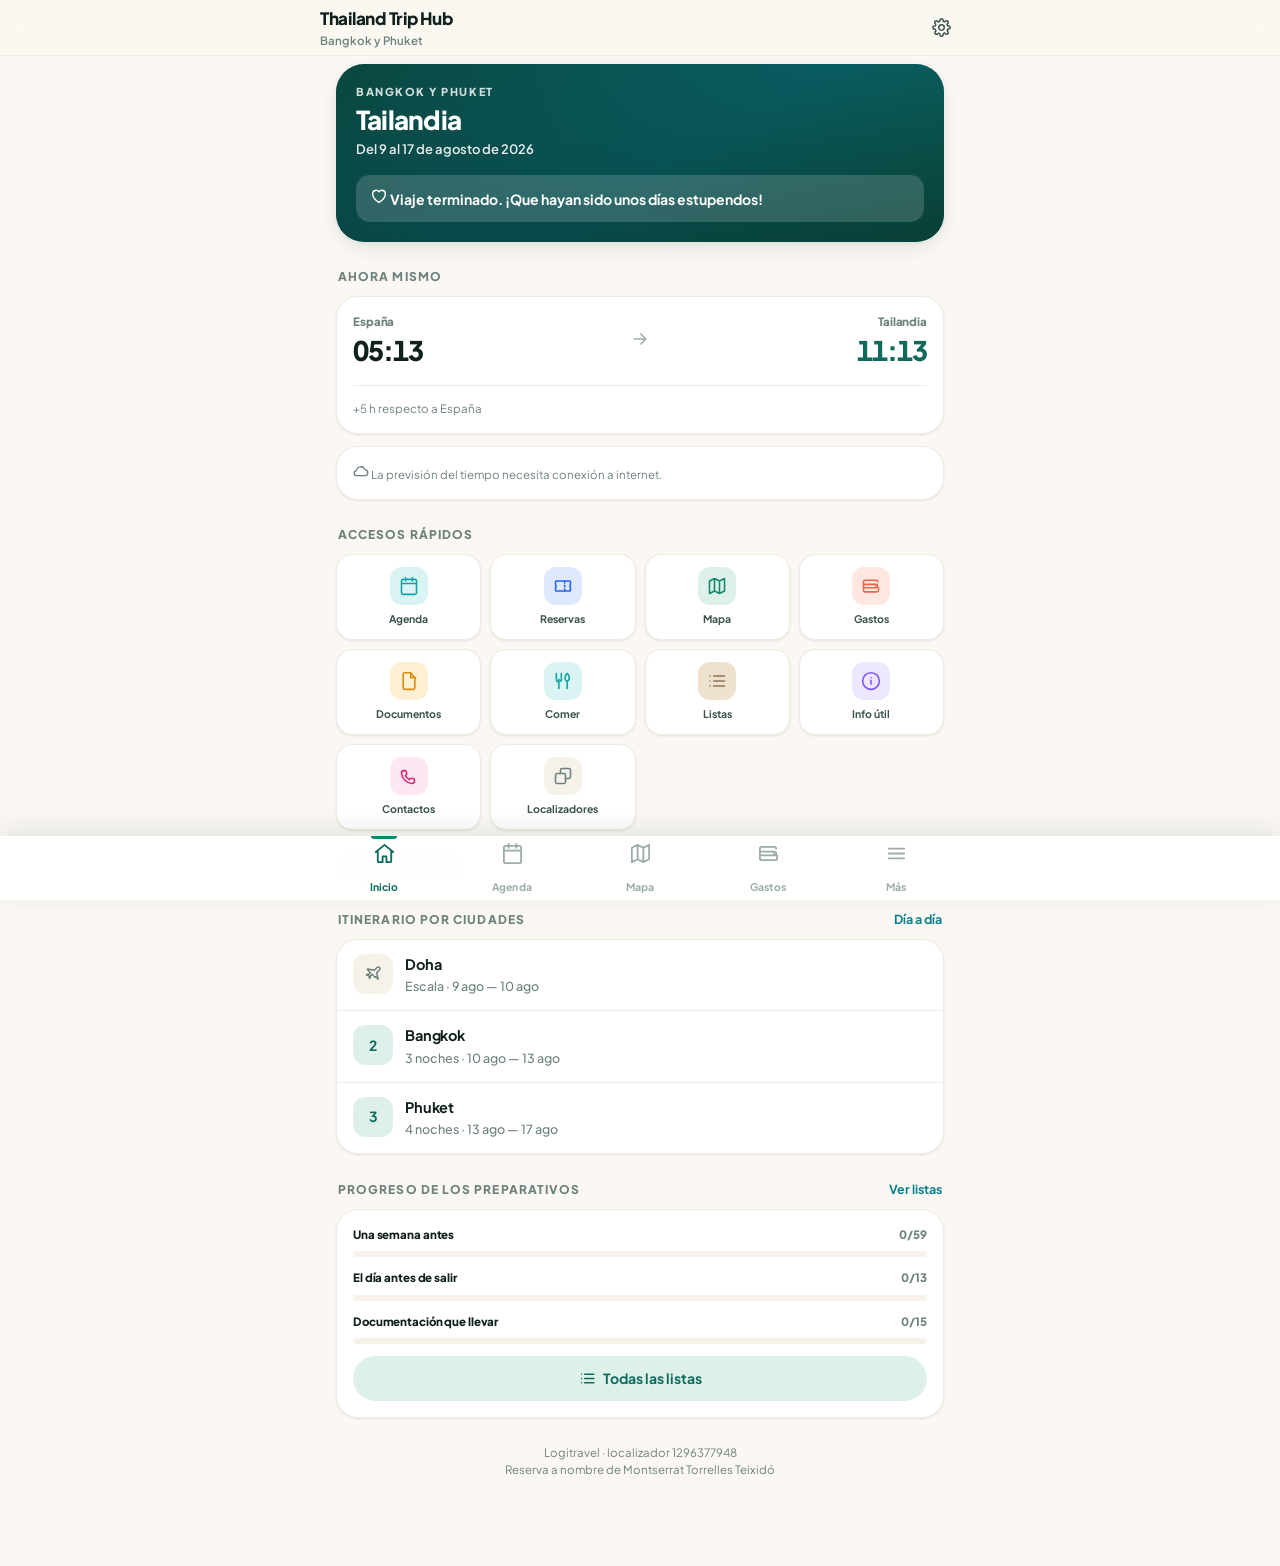
==== docs/tailandia-una-sola-pagina.html @ 93cbbb91 "Thailand Trip Hub" ====
<!DOCTYPE html>
<html lang="es">
<head>
<meta charset="utf-8">
<meta name="viewport" content="width=device-width, initial-scale=1, viewport-fit=cover, maximum-scale=5">
<title>Thailand Trip Hub · Bangkok y Phuket · 9-17 agosto 2026</title>
<meta name="description" content="Organizador del viaje a Tailandia.">
<meta name="robots" content="noindex, nofollow, noarchive">
<meta name="googlebot" content="noindex, nofollow">
<meta name="theme-color" content="#0B4F45">
<meta name="apple-mobile-web-app-capable" content="yes">
<meta name="apple-mobile-web-app-status-bar-style" content="black-translucent">
<meta name="apple-mobile-web-app-title" content="Tailandia">
<link rel="manifest" href="[data-uri]">
<link rel="icon" href="[data-uri]" type="image/svg+xml">
<link rel="apple-touch-icon" href="[data-uri]">
<link rel="preconnect" href="https://fonts.googleapis.com">
<link rel="preconnect" href="https://fonts.gstatic.com" crossorigin>
<link href="https://fonts.googleapis.com/css2?family=Plus+Jakarta+Sans:wght@400;500;600;700;800&display=swap" rel="stylesheet">
<style>
/* required styles */

.leaflet-pane,
.leaflet-tile,
.leaflet-marker-icon,
.leaflet-marker-shadow,
.leaflet-tile-container,
.leaflet-pane > svg,
.leaflet-pane > canvas,
.leaflet-zoom-box,
.leaflet-image-layer,
.leaflet-layer {
	position: absolute;
	left: 0;
	top: 0;
	}
.leaflet-container {
	overflow: hidden;
	}
.leaflet-tile,
.leaflet-marker-icon,
.leaflet-marker-shadow {
	-webkit-user-select: none;
	   -moz-user-select: none;
	        user-select: none;
	  -webkit-user-drag: none;
	}
/* Prevents IE11 from highlighting tiles in blue */
.leaflet-tile::selection {
	background: transparent;
}
/* Safari renders non-retina tile on retina better with this, but Chrome is worse */
.leaflet-safari .leaflet-tile {
	image-rendering: -webkit-optimize-contrast;
	}
/* hack that prevents hw layers "stretching" when loading new tiles */
.leaflet-safari .leaflet-tile-container {
	width: 1600px;
	height: 1600px;
	-webkit-transform-origin: 0 0;
	}
.leaflet-marker-icon,
.leaflet-marker-shadow {
	display: block;
	}
/* .leaflet-container svg: reset svg max-width decleration shipped in Joomla! (joomla.org) 3.x */
/* .leaflet-container img: map is broken in FF if you have max-width: 100% on tiles */
.leaflet-container .leaflet-overlay-pane svg {
	max-width: none !important;
	max-height: none !important;
	}
.leaflet-container .leaflet-marker-pane img,
.leaflet-container .leaflet-shadow-pane img,
.leaflet-container .leaflet-tile-pane img,
.leaflet-container img.leaflet-image-layer,
.leaflet-container .leaflet-tile {
	max-width: none !important;
	max-height: none !important;
	width: auto;
	padding: 0;
	}

.leaflet-container img.leaflet-tile {
	/* See: https://bugs.chromium.org/p/chromium/issues/detail?id=600120 */
	mix-blend-mode: plus-lighter;
}

.leaflet-container.leaflet-touch-zoom {
	-ms-touch-action: pan-x pan-y;
	touch-action: pan-x pan-y;
	}
.leaflet-container.leaflet-touch-drag {
	-ms-touch-action: pinch-zoom;
	/* Fallback for FF which doesn't support pinch-zoom */
	touch-action: none;
	touch-action: pinch-zoom;
}
.leaflet-container.leaflet-touch-drag.leaflet-touch-zoom {
	-ms-touch-action: none;
	touch-action: none;
}
.leaflet-container {
	-webkit-tap-highlight-color: transparent;
}
.leaflet-container a {
	-webkit-tap-highlight-color: rgba(51, 181, 229, 0.4);
}
.leaflet-tile {
	filter: inherit;
	visibility: hidden;
	}
.leaflet-tile-loaded {
	visibility: inherit;
	}
.leaflet-zoom-box {
	width: 0;
	height: 0;
	-moz-box-sizing: border-box;
	     box-sizing: border-box;
	z-index: 800;
	}
/* workaround for https://bugzilla.mozilla.org/show_bug.cgi?id=888319 */
.leaflet-overlay-pane svg {
	-moz-user-select: none;
	}

.leaflet-pane         { z-index: 400; }

.leaflet-tile-pane    { z-index: 200; }
.leaflet-overlay-pane { z-index: 400; }
.leaflet-shadow-pane  { z-index: 500; }
.leaflet-marker-pane  { z-index: 600; }
.leaflet-tooltip-pane   { z-index: 650; }
.leaflet-popup-pane   { z-index: 700; }

.leaflet-map-pane canvas { z-index: 100; }
.leaflet-map-pane svg    { z-index: 200; }

.leaflet-vml-shape {
	width: 1px;
	height: 1px;
	}
.lvml {
	behavior: url(#default#VML);
	display: inline-block;
	position: absolute;
	}


/* control positioning */

.leaflet-control {
	position: relative;
	z-index: 800;
	pointer-events: visiblePainted; /* IE 9-10 doesn't have auto */
	pointer-events: auto;
	}
.leaflet-top,
.leaflet-bottom {
	position: absolute;
	z-index: 1000;
	pointer-events: none;
	}
.leaflet-top {
	top: 0;
	}
.leaflet-right {
	right: 0;
	}
.leaflet-bottom {
	bottom: 0;
	}
.leaflet-left {
	left: 0;
	}
.leaflet-control {
	float: left;
	clear: both;
	}
.leaflet-right .leaflet-control {
	float: right;
	}
.leaflet-top .leaflet-control {
	margin-top: 10px;
	}
.leaflet-bottom .leaflet-control {
	margin-bottom: 10px;
	}
.leaflet-left .leaflet-control {
	margin-left: 10px;
	}
.leaflet-right .leaflet-control {
	margin-right: 10px;
	}


/* zoom and fade animations */

.leaflet-fade-anim .leaflet-popup {
	opacity: 0;
	-webkit-transition: opacity 0.2s linear;
	   -moz-transition: opacity 0.2s linear;
	        transition: opacity 0.2s linear;
	}
.leaflet-fade-anim .leaflet-map-pane .leaflet-popup {
	opacity: 1;
	}
.leaflet-zoom-animated {
	-webkit-transform-origin: 0 0;
	    -ms-transform-origin: 0 0;
	        transform-origin: 0 0;
	}
svg.leaflet-zoom-animated {
	will-change: transform;
}

.leaflet-zoom-anim .leaflet-zoom-animated {
	-webkit-transition: -webkit-transform 0.25s cubic-bezier(0,0,0.25,1);
	   -moz-transition:    -moz-transform 0.25s cubic-bezier(0,0,0.25,1);
	        transition:         transform 0.25s cubic-bezier(0,0,0.25,1);
	}
.leaflet-zoom-anim .leaflet-tile,
.leaflet-pan-anim .leaflet-tile {
	-webkit-transition: none;
	   -moz-transition: none;
	        transition: none;
	}

.leaflet-zoom-anim .leaflet-zoom-hide {
	visibility: hidden;
	}


/* cursors */

.leaflet-interactive {
	cursor: pointer;
	}
.leaflet-grab {
	cursor: -webkit-grab;
	cursor:    -moz-grab;
	cursor:         grab;
	}
.leaflet-crosshair,
.leaflet-crosshair .leaflet-interactive {
	cursor: crosshair;
	}
.leaflet-popup-pane,
.leaflet-control {
	cursor: auto;
	}
.leaflet-dragging .leaflet-grab,
.leaflet-dragging .leaflet-grab .leaflet-interactive,
.leaflet-dragging .leaflet-marker-draggable {
	cursor: move;
	cursor: -webkit-grabbing;
	cursor:    -moz-grabbing;
	cursor:         grabbing;
	}

/* marker & overlays interactivity */
.leaflet-marker-icon,
.leaflet-marker-shadow,
.leaflet-image-layer,
.leaflet-pane > svg path,
.leaflet-tile-container {
	pointer-events: none;
	}

.leaflet-marker-icon.leaflet-interactive,
.leaflet-image-layer.leaflet-interactive,
.leaflet-pane > svg path.leaflet-interactive,
svg.leaflet-image-layer.leaflet-interactive path {
	pointer-events: visiblePainted; /* IE 9-10 doesn't have auto */
	pointer-events: auto;
	}

/* visual tweaks */

.leaflet-container {
	background: #ddd;
	outline-offset: 1px;
	}
.leaflet-container a {
	color: #0078A8;
	}
.leaflet-zoom-box {
	border: 2px dotted #38f;
	background: rgba(255,255,255,0.5);
	}


/* general typography */
.leaflet-container {
	font-family: "Helvetica Neue", Arial, Helvetica, sans-serif;
	font-size: 12px;
	font-size: 0.75rem;
	line-height: 1.5;
	}


/* general toolbar styles */

.leaflet-bar {
	box-shadow: 0 1px 5px rgba(0,0,0,0.65);
	border-radius: 4px;
	}
.leaflet-bar a {
	background-color: #fff;
	border-bottom: 1px solid #ccc;
	width: 26px;
	height: 26px;
	line-height: 26px;
	display: block;
	text-align: center;
	text-decoration: none;
	color: black;
	}
.leaflet-bar a,
.leaflet-control-layers-toggle {
	background-position: 50% 50%;
	background-repeat: no-repeat;
	display: block;
	}
.leaflet-bar a:hover,
.leaflet-bar a:focus {
	background-color: #f4f4f4;
	}
.leaflet-bar a:first-child {
	border-top-left-radius: 4px;
	border-top-right-radius: 4px;
	}
.leaflet-bar a:last-child {
	border-bottom-left-radius: 4px;
	border-bottom-right-radius: 4px;
	border-bottom: none;
	}
.leaflet-bar a.leaflet-disabled {
	cursor: default;
	background-color: #f4f4f4;
	color: #bbb;
	}

.leaflet-touch .leaflet-bar a {
	width: 30px;
	height: 30px;
	line-height: 30px;
	}
.leaflet-touch .leaflet-bar a:first-child {
	border-top-left-radius: 2px;
	border-top-right-radius: 2px;
	}
.leaflet-touch .leaflet-bar a:last-child {
	border-bottom-left-radius: 2px;
	border-bottom-right-radius: 2px;
	}

/* zoom control */

.leaflet-control-zoom-in,
.leaflet-control-zoom-out {
	font: bold 18px 'Lucida Console', Monaco, monospace;
	text-indent: 1px;
	}

.leaflet-touch .leaflet-control-zoom-in, .leaflet-touch .leaflet-control-zoom-out  {
	font-size: 22px;
	}


/* layers control */

.leaflet-control-layers {
	box-shadow: 0 1px 5px rgba(0,0,0,0.4);
	background: #fff;
	border-radius: 5px;
	}
.leaflet-control-layers-toggle {
	background-image: url(images/layers.png);
	width: 36px;
	height: 36px;
	}
.leaflet-retina .leaflet-control-layers-toggle {
	background-image: url(images/layers-2x.png);
	background-size: 26px 26px;
	}
.leaflet-touch .leaflet-control-layers-toggle {
	width: 44px;
	height: 44px;
	}
.leaflet-control-layers .leaflet-control-layers-list,
.leaflet-control-layers-expanded .leaflet-control-layers-toggle {
	display: none;
	}
.leaflet-control-layers-expanded .leaflet-control-layers-list {
	display: block;
	position: relative;
	}
.leaflet-control-layers-expanded {
	padding: 6px 10px 6px 6px;
	color: #333;
	background: #fff;
	}
.leaflet-control-layers-scrollbar {
	overflow-y: scroll;
	overflow-x: hidden;
	padding-right: 5px;
	}
.leaflet-control-layers-selector {
	margin-top: 2px;
	position: relative;
	top: 1px;
	}
.leaflet-control-layers label {
	display: block;
	font-size: 13px;
	font-size: 1.08333em;
	}
.leaflet-control-layers-separator {
	height: 0;
	border-top: 1px solid #ddd;
	margin: 5px -10px 5px -6px;
	}

/* Default icon URLs */
.leaflet-default-icon-path { /* used only in path-guessing heuristic, see L.Icon.Default */
	background-image: url(images/marker-icon.png);
	}


/* attribution and scale controls */

.leaflet-container .leaflet-control-attribution {
	background: #fff;
	background: rgba(255, 255, 255, 0.8);
	margin: 0;
	}
.leaflet-control-attribution,
.leaflet-control-scale-line {
	padding: 0 5px;
	color: #333;
	line-height: 1.4;
	}
.leaflet-control-attribution a {
	text-decoration: none;
	}
.leaflet-control-attribution a:hover,
.leaflet-control-attribution a:focus {
	text-decoration: underline;
	}
.leaflet-attribution-flag {
	display: inline !important;
	vertical-align: baseline !important;
	width: 1em;
	height: 0.6669em;
	}
.leaflet-left .leaflet-control-scale {
	margin-left: 5px;
	}
.leaflet-bottom .leaflet-control-scale {
	margin-bottom: 5px;
	}
.leaflet-control-scale-line {
	border: 2px solid #777;
	border-top: none;
	line-height: 1.1;
	padding: 2px 5px 1px;
	white-space: nowrap;
	-moz-box-sizing: border-box;
	     box-sizing: border-box;
	background: rgba(255, 255, 255, 0.8);
	text-shadow: 1px 1px #fff;
	}
.leaflet-control-scale-line:not(:first-child) {
	border-top: 2px solid #777;
	border-bottom: none;
	margin-top: -2px;
	}
.leaflet-control-scale-line:not(:first-child):not(:last-child) {
	border-bottom: 2px solid #777;
	}

.leaflet-touch .leaflet-control-attribution,
.leaflet-touch .leaflet-control-layers,
.leaflet-touch .leaflet-bar {
	box-shadow: none;
	}
.leaflet-touch .leaflet-control-layers,
.leaflet-touch .leaflet-bar {
	border: 2px solid rgba(0,0,0,0.2);
	background-clip: padding-box;
	}


/* popup */

.leaflet-popup {
	position: absolute;
	text-align: center;
	margin-bottom: 20px;
	}
.leaflet-popup-content-wrapper {
	padding: 1px;
	text-align: left;
	border-radius: 12px;
	}
.leaflet-popup-content {
	margin: 13px 24px 13px 20px;
	line-height: 1.3;
	font-size: 13px;
	font-size: 1.08333em;
	min-height: 1px;
	}
.leaflet-popup-content p {
	margin: 17px 0;
	margin: 1.3em 0;
	}
.leaflet-popup-tip-container {
	width: 40px;
	height: 20px;
	position: absolute;
	left: 50%;
	margin-top: -1px;
	margin-left: -20px;
	overflow: hidden;
	pointer-events: none;
	}
.leaflet-popup-tip {
	width: 17px;
	height: 17px;
	padding: 1px;

	margin: -10px auto 0;
	pointer-events: auto;

	-webkit-transform: rotate(45deg);
	   -moz-transform: rotate(45deg);
	    -ms-transform: rotate(45deg);
	        transform: rotate(45deg);
	}
.leaflet-popup-content-wrapper,
.leaflet-popup-tip {
	background: white;
	color: #333;
	box-shadow: 0 3px 14px rgba(0,0,0,0.4);
	}
.leaflet-container a.leaflet-popup-close-button {
	position: absolute;
	top: 0;
	right: 0;
	border: none;
	text-align: center;
	width: 24px;
	height: 24px;
	font: 16px/24px Tahoma, Verdana, sans-serif;
	color: #757575;
	text-decoration: none;
	background: transparent;
	}
.leaflet-container a.leaflet-popup-close-button:hover,
.leaflet-container a.leaflet-popup-close-button:focus {
	color: #585858;
	}
.leaflet-popup-scrolled {
	overflow: auto;
	}

.leaflet-oldie .leaflet-popup-content-wrapper {
	-ms-zoom: 1;
	}
.leaflet-oldie .leaflet-popup-tip {
	width: 24px;
	margin: 0 auto;

	-ms-filter: "progid:DXImageTransform.Microsoft.Matrix(M11=0.70710678, M12=0.70710678, M21=-0.70710678, M22=0.70710678)";
	filter: progid:DXImageTransform.Microsoft.Matrix(M11=0.70710678, M12=0.70710678, M21=-0.70710678, M22=0.70710678);
	}

.leaflet-oldie .leaflet-control-zoom,
.leaflet-oldie .leaflet-control-layers,
.leaflet-oldie .leaflet-popup-content-wrapper,
.leaflet-oldie .leaflet-popup-tip {
	border: 1px solid #999;
	}


/* div icon */

.leaflet-div-icon {
	background: #fff;
	border: 1px solid #666;
	}


/* Tooltip */
/* Base styles for the element that has a tooltip */
.leaflet-tooltip {
	position: absolute;
	padding: 6px;
	background-color: #fff;
	border: 1px solid #fff;
	border-radius: 3px;
	color: #222;
	white-space: nowrap;
	-webkit-user-select: none;
	-moz-user-select: none;
	-ms-user-select: none;
	user-select: none;
	pointer-events: none;
	box-shadow: 0 1px 3px rgba(0,0,0,0.4);
	}
.leaflet-tooltip.leaflet-interactive {
	cursor: pointer;
	pointer-events: auto;
	}
.leaflet-tooltip-top:before,
.leaflet-tooltip-bottom:before,
.leaflet-tooltip-left:before,
.leaflet-tooltip-right:before {
	position: absolute;
	pointer-events: none;
	border: 6px solid transparent;
	background: transparent;
	content: "";
	}

/* Directions */

.leaflet-tooltip-bottom {
	margin-top: 6px;
}
.leaflet-tooltip-top {
	margin-top: -6px;
}
.leaflet-tooltip-bottom:before,
.leaflet-tooltip-top:before {
	left: 50%;
	margin-left: -6px;
	}
.leaflet-tooltip-top:before {
	bottom: 0;
	margin-bottom: -12px;
	border-top-color: #fff;
	}
.leaflet-tooltip-bottom:before {
	top: 0;
	margin-top: -12px;
	margin-left: -6px;
	border-bottom-color: #fff;
	}
.leaflet-tooltip-left {
	margin-left: -6px;
}
.leaflet-tooltip-right {
	margin-left: 6px;
}
.leaflet-tooltip-left:before,
.leaflet-tooltip-right:before {
	top: 50%;
	margin-top: -6px;
	}
.leaflet-tooltip-left:before {
	right: 0;
	margin-right: -12px;
	border-left-color: #fff;
	}
.leaflet-tooltip-right:before {
	left: 0;
	margin-left: -12px;
	border-right-color: #fff;
	}

/* Printing */

@media print {
	/* Prevent printers from removing background-images of controls. */
	.leaflet-control {
		-webkit-print-color-adjust: exact;
		print-color-adjust: exact;
		}
	}

/* ==========================================================================
   THAILAND TRIP HUB — Sistema de diseño
   Verde tropical · Turquesa · Coral · Arena · Blanco
   ========================================================================== */

:root {
  /* Paleta */
  --green-900:#062E29; --green-800:#0B4F45; --green-700:#0E6B5C;
  --green-600:#12876F; --green-500:#1AA383; --green-100:#DDF1EA;

  --teal-700:#0B7F8C; --teal-600:#0FA3A3; --teal-500:#19C2BE; --teal-100:#DAF4F3;

  --coral-700:#C9503A; --coral-600:#E8664B; --coral-500:#FF8368; --coral-100:#FFE6DF;

  --sand-700:#8A7454; --sand-500:#D8C4A5; --sand-300:#EEE2CE; --sand-100:#F8F1E6;

  --amber-600:#D98A0B; --amber-100:#FDF0D5;
  --violet-600:#7A5AF8; --violet-100:#EDE8FF;
  --blue-600:#2563EB;  --blue-100:#DEE9FE;
  --pink-600:#DB2777;  --pink-100:#FCE7F3;
  --red-600:#DC2626;   --red-100:#FEE2E2;

  --ink:#10201D; --ink-2:#3C534E; --ink-3:#6D827D; --ink-4:#9CADA9;
  --line:#E6E1D8; --line-2:#F0ECE4;
  --bg:#FBF8F3; --surface:#FFFFFF; --surface-2:#F6F2EA;

  /* Tipografía */
  --font: "Plus Jakarta Sans", -apple-system, BlinkMacSystemFont, "Segoe UI",
          Roboto, "Helvetica Neue", Arial, sans-serif;

  /* Formas */
  --r-sm:10px; --r:16px; --r-lg:22px; --r-xl:28px; --r-full:999px;

  /* Sombras */
  --sh-1:0 1px 2px rgba(16,32,29,.05), 0 1px 3px rgba(16,32,29,.05);
  --sh-2:0 2px 6px rgba(16,32,29,.06), 0 8px 20px rgba(16,32,29,.07);
  --sh-3:0 10px 34px rgba(16,32,29,.13);
  --sh-up:0 -6px 24px rgba(16,32,29,.09);

  /* Medidas */
  --tabbar-h:64px;
  --topbar-h:56px;
  --pad:16px;
  --maxw:640px;

  --safe-b: env(safe-area-inset-bottom, 0px);
  --safe-t: env(safe-area-inset-top, 0px);
}

/* --------------------------------------------------------------- Reset -- */
*,*::before,*::after{box-sizing:border-box}
html{-webkit-text-size-adjust:100%}
body{
  margin:0; font-family:var(--font); background:var(--bg); color:var(--ink);
  font-size:15px; line-height:1.5; -webkit-font-smoothing:antialiased;
  overscroll-behavior-y:none;
}
h1,h2,h3,h4,p,figure,ul,ol{margin:0}
ul,ol{padding:0;list-style:none}
img{max-width:100%;display:block}
button,input,select,textarea{font:inherit;color:inherit}
button{background:none;border:0;padding:0;cursor:pointer;-webkit-tap-highlight-color:transparent}
a{color:var(--teal-700);text-decoration:none}
a:hover{text-decoration:underline}
:focus-visible{outline:2.5px solid var(--teal-600);outline-offset:2px;border-radius:6px}
[hidden]{display:none !important}

/* --------------------------------------------------------------- Boot --- */
.boot{
  position:fixed;inset:0;z-index:9999;display:grid;place-items:center;
  background:linear-gradient(160deg,var(--green-800),var(--teal-700) 60%,var(--green-700));
  color:#fff;transition:opacity .35s ease;
}
.boot.hide{opacity:0;pointer-events:none}
.boot-mark{display:grid;justify-items:center;gap:14px}
.boot-mark p{font-weight:800;letter-spacing:.02em;font-size:15px;opacity:.9}

/* -------------------------------------------------------------- Layout -- */
#app{min-height:100dvh;display:flex;flex-direction:column}
.view{
  flex:1;width:100%;max-width:var(--maxw);margin-inline:auto;
  padding:calc(var(--topbar-h) + var(--safe-t) + 8px) var(--pad)
          calc(var(--tabbar-h) + var(--safe-b) + 24px);
}
.view:focus{outline:none}

/* -------------------------------------------------------------- Topbar -- */
.topbar{
  position:fixed;top:0;left:0;right:0;z-index:60;
  height:calc(var(--topbar-h) + var(--safe-t));padding-top:var(--safe-t);
  display:flex;align-items:center;gap:10px;
  padding-inline:var(--pad);
  background:rgba(251,248,243,.86);backdrop-filter:saturate(180%) blur(14px);
  -webkit-backdrop-filter:saturate(180%) blur(14px);
  border-bottom:1px solid var(--line-2);
}
.topbar-inner{width:100%;max-width:var(--maxw);margin-inline:auto;display:flex;align-items:center;gap:10px}
.topbar h1{font-size:17px;font-weight:800;letter-spacing:-.015em;flex:1;
  white-space:nowrap;overflow:hidden;text-overflow:ellipsis}
.topbar .sub{display:block;font-size:11.5px;font-weight:600;color:var(--ink-3);letter-spacing:0}
.icon-btn{
  width:38px;height:38px;border-radius:var(--r-full);display:grid;place-items:center;
  color:var(--ink-2);flex:none;transition:background .15s;
}
.icon-btn:hover{background:var(--surface-2)}
.icon-btn.primary{background:var(--green-700);color:#fff}
.icon-btn.primary:hover{background:var(--green-800)}

/* -------------------------------------------------------------- Tabbar -- */
.tabbar{
  position:fixed;bottom:0;left:0;right:0;z-index:60;
  padding-bottom:var(--safe-b);
  background:rgba(255,255,255,.93);backdrop-filter:saturate(180%) blur(16px);
  -webkit-backdrop-filter:saturate(180%) blur(16px);
  border-top:1px solid var(--line-2);box-shadow:var(--sh-up);
}
.tabbar-inner{
  max-width:var(--maxw);margin-inline:auto;height:var(--tabbar-h);
  display:grid;grid-template-columns:repeat(5,1fr);
}
.tab{
  display:grid;place-items:center;gap:3px;color:var(--ink-4);
  font-size:10.5px;font-weight:700;letter-spacing:.01em;position:relative;
  transition:color .15s;
}
.tab svg{width:23px;height:23px}
.tab.active{color:var(--green-700)}
.tab.active::before{
  content:"";position:absolute;top:0;width:26px;height:3px;border-radius:0 0 4px 4px;
  background:var(--green-600);
}
.tab .dot{position:absolute;top:8px;right:calc(50% - 18px);width:7px;height:7px;
  border-radius:50%;background:var(--coral-600);box-shadow:0 0 0 2px #fff}

/* --------------------------------------------------------------- Cards -- */
.card{
  background:var(--surface);border:1px solid var(--line-2);border-radius:var(--r-lg);
  box-shadow:var(--sh-1);overflow:hidden;
}
.card-pad{padding:16px}
.card-btn{display:block;width:100%;text-align:left}
.card-btn:active{transform:scale(.988)}
.card,.card-btn{transition:transform .12s ease, box-shadow .18s ease}

.stack{display:grid;gap:12px}
.stack-lg{display:grid;gap:20px}
.row{display:flex;align-items:center;gap:10px}
.row-between{display:flex;align-items:center;justify-content:space-between;gap:10px}
.wrap{flex-wrap:wrap}
.grow{flex:1;min-width:0}

.section-head{display:flex;align-items:baseline;justify-content:space-between;gap:12px;margin:26px 2px 10px}
.section-head:first-child{margin-top:6px}
.section-head h2{font-size:12px;font-weight:800;text-transform:uppercase;letter-spacing:.09em;color:var(--ink-3)}
.section-head .link{font-size:12.5px;font-weight:700;color:var(--teal-700)}

/* --------------------------------------------------------------- Hero --- */
.hero{
  position:relative;border-radius:var(--r-xl);overflow:hidden;color:#fff;
  background:linear-gradient(150deg,var(--green-800) 0%,var(--teal-700) 55%,var(--green-600) 100%);
  box-shadow:var(--sh-2);
}
.hero-bg{position:absolute;inset:0;object-fit:cover;width:100%;height:100%;opacity:.34}
.hero::after{
  content:"";position:absolute;inset:0;
  background:linear-gradient(170deg,rgba(6,46,41,.25),rgba(6,46,41,.82));
}
.hero-in{position:relative;z-index:2;padding:20px}
.hero .eyebrow{font-size:11px;font-weight:800;letter-spacing:.14em;text-transform:uppercase;opacity:.82}
.hero h2{font-size:26px;font-weight:800;letter-spacing:-.03em;margin-top:4px;line-height:1.12}
.hero .dates{font-size:13px;font-weight:600;opacity:.9;margin-top:6px}

.countdown{display:grid;grid-template-columns:repeat(4,1fr);gap:8px;margin-top:18px}
.cd-cell{
  background:rgba(255,255,255,.15);border:1px solid rgba(255,255,255,.2);
  border-radius:14px;padding:9px 4px;text-align:center;backdrop-filter:blur(4px);
}
.cd-cell b{display:block;font-size:21px;font-weight:800;letter-spacing:-.03em;font-variant-numeric:tabular-nums}
.cd-cell span{font-size:9.5px;font-weight:700;text-transform:uppercase;letter-spacing:.07em;opacity:.8;white-space:nowrap}
.cd-live{
  margin-top:16px;background:rgba(255,255,255,.16);border-radius:14px;padding:12px 14px;
  font-size:14px;font-weight:700;
}

/* ------------------------------------------------------------ Quick nav - */
.quick{display:grid;grid-template-columns:repeat(4,1fr);gap:9px}
.quick-item{display:grid;justify-items:center;gap:6px;padding:12px 4px;
  background:var(--surface);border:1px solid var(--line-2);border-radius:var(--r);
  box-shadow:var(--sh-1);font-size:10.5px;font-weight:700;color:var(--ink-2);text-align:center}
.quick-item:active{transform:scale(.95)}
.quick-item .ic{width:38px;height:38px;border-radius:12px;display:grid;place-items:center}
.quick-item .ic svg{width:20px;height:20px}

/* ------------------------------------------------------------- Pills ---- */
.pill{
  display:inline-flex;align-items:center;gap:5px;padding:4px 10px;border-radius:var(--r-full);
  font-size:11px;font-weight:700;letter-spacing:.01em;white-space:nowrap;
  background:var(--surface-2);color:var(--ink-2);
}
.pill svg{width:13px;height:13px}
.pill.solid{color:#fff}
.pill-ok{background:var(--green-100);color:var(--green-700)}
.pill-warn{background:var(--amber-100);color:#8A5B04}
.pill-danger{background:var(--red-100);color:var(--red-600)}
.pill-info{background:var(--teal-100);color:var(--teal-700)}
.pill-muted{background:var(--surface-2);color:var(--ink-3)}

.chipbar{display:flex;gap:7px;overflow-x:auto;padding:2px 2px 8px;margin-inline:-2px;
  scrollbar-width:none;-ms-overflow-style:none}
.chipbar::-webkit-scrollbar{display:none}
.chip{
  flex:none;padding:7px 13px;border-radius:var(--r-full);font-size:12.5px;font-weight:700;
  background:var(--surface);border:1px solid var(--line);color:var(--ink-2);
}
.chip.on{background:var(--green-700);border-color:var(--green-700);color:#fff}

/* ------------------------------------------------------------- Buttons -- */
.btn{
  display:inline-flex;align-items:center;justify-content:center;gap:7px;
  padding:12px 18px;border-radius:var(--r-full);font-size:14px;font-weight:700;
  background:var(--green-700);color:#fff;box-shadow:var(--sh-1);transition:transform .1s,filter .15s;
}
.btn svg{width:17px;height:17px}
.btn:hover{filter:brightness(1.07);text-decoration:none}
.btn:active{transform:scale(.97)}
.btn.block{width:100%}
.btn.ghost{background:var(--surface);color:var(--ink-2);border:1px solid var(--line)}
.btn.soft{background:var(--green-100);color:var(--green-700);box-shadow:none}
.btn.coral{background:var(--coral-600)}
.btn.danger{background:var(--red-600)}
.btn.sm{padding:8px 14px;font-size:12.5px}
.btn[disabled]{opacity:.5;pointer-events:none}

.fab{
  position:fixed;right:calc((100vw - var(--maxw))/2 + var(--pad));
  bottom:calc(var(--tabbar-h) + var(--safe-b) + 16px);z-index:55;
  width:56px;height:56px;border-radius:var(--r-full);background:var(--coral-600);color:#fff;
  display:grid;place-items:center;box-shadow:0 8px 24px rgba(232,102,75,.42);
}
@media (max-width:672px){ .fab{right:var(--pad)} }
.fab svg{width:25px;height:25px}
.fab:active{transform:scale(.93)}

/* ------------------------------------------------------------ List rows - */
.lrow{display:flex;gap:12px;align-items:flex-start;padding:14px 16px;width:100%;text-align:left}
.lrow + .lrow{border-top:1px solid var(--line-2)}
.lrow .ic{width:40px;height:40px;border-radius:12px;display:grid;place-items:center;flex:none}
.lrow .ic svg{width:19px;height:19px}
.lrow .tt{font-size:14.5px;font-weight:700;letter-spacing:-.01em}
.lrow .st{font-size:12.5px;color:var(--ink-3);font-weight:500;margin-top:2px}
.lrow .rt{margin-left:auto;text-align:right;flex:none;font-size:12px;color:var(--ink-3);font-weight:700}
.lrow .chev{color:var(--ink-4);flex:none;align-self:center}
.lrow .chev svg{width:17px;height:17px}

/* ------------------------------------------------------------- Timeline - */
.day-head{
  position:sticky;top:calc(var(--topbar-h) + var(--safe-t));z-index:30;
  display:flex;align-items:center;gap:10px;padding:10px 2px;margin-top:16px;
  background:linear-gradient(var(--bg) 72%,rgba(251,248,243,0));
}
.day-head .num{
  width:42px;height:42px;border-radius:13px;background:var(--green-800);color:#fff;
  display:grid;place-items:center;line-height:1;flex:none;
}
.day-head .num b{font-size:16px;font-weight:800}
.day-head .num span{font-size:8.5px;text-transform:uppercase;letter-spacing:.09em;opacity:.8}
.day-head .lbl{font-size:14.5px;font-weight:800;letter-spacing:-.01em}
.day-head .loc{font-size:11.5px;color:var(--ink-3);font-weight:600}
.day-head.today .num{background:var(--coral-600)}

.tl{position:relative;padding-left:66px}
.tl::before{content:"";position:absolute;left:53px;top:6px;bottom:6px;width:2px;
  background:linear-gradient(var(--line),var(--line-2));border-radius:2px}
.tl-item{position:relative;margin-bottom:10px}
.tl-item .time{
  position:absolute;left:-66px;top:15px;width:44px;text-align:right;
  font-size:12px;font-weight:800;color:var(--ink-2);font-variant-numeric:tabular-nums;
  letter-spacing:-.02em;
}
.tl-item .time small{display:block;font-weight:600;color:var(--ink-4);font-size:10.5px;margin-top:1px}
.tl-item .knob{
  position:absolute;left:-18px;top:19px;width:11px;height:11px;border-radius:50%;
  border:2.5px solid var(--bg);box-shadow:0 0 0 1.5px var(--line);z-index:2;
}

/* ---------------------------------------------------------- Cat colours - */
.c-vuelo    {--cc:var(--blue-600);   --cb:var(--blue-100)}
.c-traslado {--cc:var(--violet-600); --cb:var(--violet-100)}
.c-hotel    {--cc:var(--green-600);  --cb:var(--green-100)}
.c-excursion{--cc:var(--coral-600);  --cb:var(--coral-100)}
.c-comida   {--cc:var(--amber-600);  --cb:var(--amber-100)}
.c-visita   {--cc:var(--teal-600);   --cb:var(--teal-100)}
.c-libre    {--cc:var(--sand-700);   --cb:var(--sand-300)}
.c-otros    {--cc:var(--ink-3);      --cb:var(--surface-2)}
.c-tren,.c-autobus,.c-ferri,.c-local{--cc:var(--pink-600);--cb:var(--pink-100)}
.tinted{background:var(--cb);color:var(--cc)}
.knob{background:var(--cc)}

/* --------------------------------------------------------------- Stats -- */
.stats{display:grid;grid-template-columns:repeat(auto-fit,minmax(96px,1fr));gap:9px}
.stat{background:var(--surface);border:1px solid var(--line-2);border-radius:var(--r);
  padding:13px 12px;box-shadow:var(--sh-1)}
.stat .k{font-size:10.5px;font-weight:700;text-transform:uppercase;letter-spacing:.06em;color:var(--ink-4)}
.stat .v{font-size:19px;font-weight:800;letter-spacing:-.03em;margin-top:3px;font-variant-numeric:tabular-nums}
.stat .v small{font-size:12px;font-weight:700;color:var(--ink-3)}

/* --------------------------------------------------------- Bars / chart - */
.bars{display:grid;gap:10px}
.bar-row .row-between{margin-bottom:5px;font-size:12.5px;font-weight:700}
.bar-row .amt{color:var(--ink-3);font-variant-numeric:tabular-nums}
.bar-track{height:9px;border-radius:5px;background:var(--surface-2);overflow:hidden}
.bar-fill{height:100%;border-radius:5px;background:var(--cc,var(--teal-600));transition:width .5s cubic-bezier(.2,.8,.2,1)}

.balance{display:flex;align-items:center;gap:10px;padding:12px 16px}
.balance + .balance{border-top:1px solid var(--line-2)}
.balance .amt{margin-left:auto;font-weight:800;font-variant-numeric:tabular-nums;font-size:14.5px}
.pos{color:var(--green-600)} .neg{color:var(--coral-700)} .zero{color:var(--ink-4)}

/* ------------------------------------------------------------- Avatars -- */
.av{
  width:30px;height:30px;border-radius:50%;display:grid;place-items:center;flex:none;
  font-size:11.5px;font-weight:800;color:#fff;letter-spacing:.01em;
}
.av.sm{width:22px;height:22px;font-size:9.5px}
.av.lg{width:46px;height:46px;font-size:16px}
.av-stack{display:flex}
.av-stack .av{margin-left:-7px;box-shadow:0 0 0 2px var(--surface)}
.av-stack .av:first-child{margin-left:0}

/* --------------------------------------------------------------- Forms -- */
.field{display:grid;gap:6px;margin-bottom:14px}
.field > label{font-size:12px;font-weight:800;color:var(--ink-2);letter-spacing:.005em}
.field .hint{font-size:11.5px;color:var(--ink-4);font-weight:500}
.input,.select,.textarea{
  width:100%;padding:12px 14px;border-radius:14px;border:1.5px solid var(--line);
  background:var(--surface);font-size:15px;font-weight:500;transition:border-color .15s,box-shadow .15s;
  appearance:none;
}
.input:focus,.select:focus,.textarea:focus{
  outline:none;border-color:var(--teal-600);box-shadow:0 0 0 3.5px var(--teal-100);
}
.textarea{min-height:88px;resize:vertical;line-height:1.5}
.select{
  background-image:url("data:image/svg+xml;utf8,<svg xmlns='http://www.w3.org/2000/svg' width='16' height='16' viewBox='0 0 24 24' fill='none' stroke='%236D827D' stroke-width='2.5' stroke-linecap='round'><path d='M6 9l6 6 6-6'/></svg>");
  background-repeat:no-repeat;background-position:right 13px center;padding-right:38px;
}
.grid-2{display:grid;grid-template-columns:1fr 1fr;gap:12px}
.checkline{display:flex;align-items:center;gap:10px;padding:11px 13px;border:1.5px solid var(--line);
  border-radius:14px;background:var(--surface);font-size:14px;font-weight:600;cursor:pointer}
.checkline input{width:19px;height:19px;accent-color:var(--green-600);flex:none}
.people-pick{display:flex;flex-wrap:wrap;gap:7px}
.ppick{display:flex;align-items:center;gap:6px;padding:6px 12px 6px 6px;border-radius:var(--r-full);
  border:1.5px solid var(--line);background:var(--surface);font-size:12.5px;font-weight:700;color:var(--ink-2)}
.ppick.on{border-color:var(--green-600);background:var(--green-100);color:var(--green-700)}

/* -------------------------------------------------------------- Checks -- */
.chk{display:flex;align-items:flex-start;gap:12px;padding:12px 16px;width:100%;text-align:left}
.chk + .chk{border-top:1px solid var(--line-2)}
.chk .box{
  width:23px;height:23px;border-radius:8px;border:2px solid var(--line);flex:none;margin-top:1px;
  display:grid;place-items:center;transition:all .15s;
}
.chk .box svg{width:14px;height:14px;color:#fff;opacity:0;transform:scale(.5);transition:all .15s}
.chk.done .box{background:var(--green-600);border-color:var(--green-600)}
.chk.done .box svg{opacity:1;transform:scale(1)}
.chk.done .tt{text-decoration:line-through;color:var(--ink-4)}
.chk .tt{font-size:14.5px;font-weight:600}
.chk .meta{font-size:11.5px;color:var(--ink-4);margin-top:5px;display:flex;gap:8px;flex-wrap:wrap;align-items:center}
.chk .meta span{display:inline-flex;align-items:center;gap:5px}

.progress{height:6px;border-radius:4px;background:var(--surface-2);overflow:hidden;margin-top:8px}
.progress i{display:block;height:100%;background:var(--green-500);border-radius:4px;transition:width .4s}

/* --------------------------------------------------------------- Modal -- */
.sheet-back{
  position:fixed;inset:0;z-index:200;background:rgba(6,32,29,.45);
  backdrop-filter:blur(3px);opacity:0;transition:opacity .25s;
  display:flex;align-items:flex-end;justify-content:center;
}
.sheet-back.on{opacity:1}
.sheet{
  background:var(--bg);width:100%;max-width:var(--maxw);
  border-radius:var(--r-xl) var(--r-xl) 0 0;max-height:92dvh;display:flex;flex-direction:column;
  transform:translateY(100%);transition:transform .3s cubic-bezier(.22,1,.36,1);
  box-shadow:0 -12px 44px rgba(6,32,29,.28);
}
.sheet-back.on .sheet{transform:translateY(0)}
.sheet-head{
  padding:14px 16px 12px;border-bottom:1px solid var(--line-2);flex:none;position:relative;
  background:var(--surface);border-radius:var(--r-xl) var(--r-xl) 0 0;
}
.sheet-head::before{
  content:"";position:absolute;top:6px;left:50%;transform:translateX(-50%);
  width:38px;height:4px;border-radius:3px;background:var(--line);
}
.sheet-head h3{font-size:17px;font-weight:800;letter-spacing:-.02em;padding:6px 44px 0 0}
.sheet-head .sub{font-size:12px;color:var(--ink-3);font-weight:600;margin-top:2px;padding-right:44px}
.sheet-body{overflow-y:auto;padding:16px;flex:1;-webkit-overflow-scrolling:touch}
.sheet-foot{
  padding:12px 16px calc(12px + var(--safe-b));border-top:1px solid var(--line-2);
  background:var(--surface);display:flex;gap:10px;flex:none;
}
.sheet-foot .btn{flex:1}
.sheet-x{position:absolute;top:14px;right:12px}

/* --------------------------------------------------------------- Toast -- */
.toast-root{
  position:fixed;left:0;right:0;bottom:calc(var(--tabbar-h) + var(--safe-b) + 12px);
  z-index:300;display:grid;gap:8px;justify-items:center;pointer-events:none;padding-inline:16px;
}
.toast{
  background:var(--green-900);color:#fff;padding:11px 17px;border-radius:var(--r-full);
  font-size:13.5px;font-weight:700;box-shadow:var(--sh-3);max-width:min(92vw,420px);
  animation:tin .3s cubic-bezier(.2,1,.3,1);display:flex;align-items:center;gap:8px;
}
.toast.err{background:var(--red-600)}
.toast.ok{background:var(--green-700)}
@keyframes tin{from{opacity:0;transform:translateY(14px) scale(.94)}to{opacity:1;transform:none}}

/* ---------------------------------------------------------------- Map --- */
#map{height:calc(100dvh - var(--topbar-h) - var(--tabbar-h) - var(--safe-b) - var(--safe-t));
  width:100%;border-radius:0;z-index:1;background:var(--surface-2)}
.map-wrap{margin:0 calc(-1 * var(--pad));position:relative}
.map-filters{
  position:absolute;top:10px;left:0;right:0;z-index:20;padding-inline:12px;
  display:flex;gap:7px;overflow-x:auto;scrollbar-width:none;
}
.map-filters::-webkit-scrollbar{display:none}
.map-filters .chip{box-shadow:var(--sh-2)}
.leaflet-container{font-family:var(--font)}
.leaflet-popup-content-wrapper{border-radius:16px;box-shadow:var(--sh-3)}
.leaflet-popup-content{margin:13px 15px;font-size:13.5px;line-height:1.45}
.leaflet-popup-content b{font-size:14.5px;display:block;margin-bottom:3px;letter-spacing:-.01em}
.pin{
  width:30px;height:30px;border-radius:50% 50% 50% 4px;transform:rotate(-45deg);
  display:grid;place-items:center;box-shadow:0 3px 9px rgba(16,32,29,.3);border:2px solid #fff;
}
.pin svg{width:14px;height:14px;transform:rotate(45deg);color:#fff}

/* --------------------------------------------------------------- Misc --- */
.empty{
  text-align:center;padding:46px 24px;color:var(--ink-3);
}
.empty .ic{width:64px;height:64px;border-radius:22px;background:var(--surface-2);
  display:grid;place-items:center;margin:0 auto 14px;color:var(--ink-4)}
.empty .ic svg{width:29px;height:29px}
.empty b{display:block;font-size:15.5px;color:var(--ink);margin-bottom:5px;font-weight:800}
.empty p{font-size:13.5px;max-width:280px;margin-inline:auto;line-height:1.5}

.kv{display:grid;grid-template-columns:104px 1fr;gap:4px 12px;font-size:13.5px;align-items:baseline}
.kv dt{color:var(--ink-3);font-weight:600;font-size:12px}
.kv dd{margin:0;font-weight:600;overflow-wrap:anywhere}

.copyable{display:inline-flex;align-items:center;gap:6px;font-variant-numeric:tabular-nums;
  font-weight:800;letter-spacing:.02em}
.copyable svg{width:14px;height:14px;color:var(--ink-4)}

.actions-grid{display:grid;grid-template-columns:repeat(auto-fit,minmax(72px,1fr));gap:8px}
.act{display:grid;justify-items:center;gap:5px;padding:11px 6px;border-radius:14px;
  background:var(--surface-2);font-size:11px;font-weight:700;color:var(--ink-2)}
.act svg{width:19px;height:19px}
.act:active{transform:scale(.95)}
.act.wa{background:#E7F8EC;color:#128C4A}
.act.tel{background:var(--teal-100);color:var(--teal-700)}
.act.map{background:var(--blue-100);color:var(--blue-600)}

.divider{height:1px;background:var(--line-2);margin:14px 0}
.muted{color:var(--ink-3)}
.tiny{font-size:11.5px}
.strong{font-weight:800;letter-spacing:-.01em}
.num{font-variant-numeric:tabular-nums}
.center{text-align:center}
.mt{margin-top:14px}
.stamp{font-size:10.5px;color:var(--ink-4);font-weight:600;display:flex;align-items:center;gap:5px;margin-top:10px}

.banner{
  display:flex;gap:11px;padding:13px 15px;border-radius:var(--r);align-items:flex-start;
  font-size:13px;font-weight:600;line-height:1.45;
}
.banner svg{width:18px;height:18px;flex:none;margin-top:1px}
.banner.warn{background:var(--amber-100);color:#7A5104}
.banner.danger{background:var(--red-100);color:#9B1C1C}
.banner.info{background:var(--teal-100);color:var(--teal-700)}
.banner b{display:block;margin-bottom:2px;font-weight:800}

.offline-bar{
  position:fixed;top:calc(var(--topbar-h) + var(--safe-t));left:0;right:0;z-index:59;
  background:var(--amber-600);color:#fff;font-size:11.5px;font-weight:800;text-align:center;
  padding:6px 12px;letter-spacing:.02em;
}
body.is-offline .view{padding-top:calc(var(--topbar-h) + var(--safe-t) + 38px)}
body.is-offline .day-head{top:calc(var(--topbar-h) + var(--safe-t) + 30px)}

/* Auth */
.auth{
  min-height:100dvh;display:flex;flex-direction:column;justify-content:center;
  padding:32px 22px calc(32px + var(--safe-b));
  background:linear-gradient(165deg,var(--green-900),var(--green-800) 45%,var(--teal-700));
  color:#fff;
}
.auth-card{
  width:100%;max-width:400px;margin-inline:auto;background:var(--surface);color:var(--ink);
  border-radius:var(--r-xl);padding:26px 22px;box-shadow:var(--sh-3);
}
.auth-logo{text-align:center;margin-bottom:26px}
.auth-logo h1{font-size:25px;font-weight:800;letter-spacing:-.035em;margin-top:12px}
.auth-logo p{font-size:13px;opacity:.75;margin-top:5px;font-weight:500}
.auth-tabs{display:flex;background:var(--surface-2);border-radius:var(--r-full);padding:4px;margin-bottom:20px}
.auth-tabs button{flex:1;padding:9px;border-radius:var(--r-full);font-size:13.5px;font-weight:700;color:var(--ink-3)}
.auth-tabs button.on{background:var(--surface);color:var(--green-700);box-shadow:var(--sh-1)}
.auth-note{font-size:11.5px;text-align:center;margin-top:18px;opacity:.72;line-height:1.5}
.auth-note a{color:#BFF0E4;font-weight:700}

/* Segmented */
.seg{display:flex;background:var(--surface-2);border-radius:var(--r-full);padding:4px;gap:2px}
.seg button{flex:1;padding:8px;border-radius:var(--r-full);font-size:12.5px;font-weight:700;color:var(--ink-3)}
.seg button.on{background:var(--surface);color:var(--green-700);box-shadow:var(--sh-1)}

/* Calendar */
.cal{display:grid;grid-template-columns:repeat(7,1fr);gap:5px}
.cal .dow{text-align:center;font-size:10px;font-weight:800;color:var(--ink-4);
  text-transform:uppercase;letter-spacing:.05em;padding-bottom:4px}
.cal-day{
  aspect-ratio:1;border-radius:12px;background:var(--surface);border:1px solid var(--line-2);
  display:grid;place-content:center;gap:3px;position:relative;padding:2px;
}
.cal-day.out{opacity:.3}
.cal-day.in-trip{background:var(--green-100);border-color:transparent}
.cal-day.sel{background:var(--green-700);border-color:var(--green-700);color:#fff}
.cal-day.today{outline:2px solid var(--coral-600);outline-offset:-2px}
.cal-day b{font-size:13px;font-weight:700;font-variant-numeric:tabular-nums}
.cal-dots{display:flex;gap:2px;justify-content:center;height:4px}
.cal-dots i{width:4px;height:4px;border-radius:50%;background:var(--cc,var(--teal-600))}
.cal-day.sel .cal-dots i{background:#fff}

/* Doc / file tiles */
.tiles{display:grid;grid-template-columns:repeat(auto-fill,minmax(140px,1fr));gap:10px}
.tile{background:var(--surface);border:1px solid var(--line-2);border-radius:var(--r);
  padding:14px;box-shadow:var(--sh-1);text-align:left;display:grid;gap:8px}
.tile .ic{width:36px;height:36px;border-radius:11px;display:grid;place-items:center}
.tile .tt{font-size:13px;font-weight:700;line-height:1.3}
.tile .st{font-size:11px;color:var(--ink-4);font-weight:600}

/* Photos */
.photos{display:flex;gap:8px;overflow-x:auto;padding-bottom:4px;scrollbar-width:none}
.photos::-webkit-scrollbar{display:none}
.photos img{width:132px;height:96px;object-fit:cover;border-radius:14px;flex:none}

.skeleton{background:linear-gradient(90deg,var(--surface-2) 25%,#fff 50%,var(--surface-2) 75%);
  background-size:200% 100%;animation:sk 1.4s infinite;border-radius:var(--r)}
@keyframes sk{to{background-position:-200% 0}}

@media (prefers-reduced-motion:reduce){
  *{animation-duration:.01ms !important;transition-duration:.01ms !important}
}

/* Texto largo */
.prose{font-size:14px;line-height:1.6;color:var(--ink-2)}
.prose p + p{margin-top:.8em}
.prose b{color:var(--ink)}
img[data-fallback]{background:var(--surface-2)}

.list-head{
  padding:13px 16px 7px;font-size:11px;font-weight:800;letter-spacing:.09em;
  text-transform:uppercase;color:var(--green-700);background:var(--green-100);
}
.list-head + .chk{border-top:0}
.chk + .list-head{border-top:1px solid var(--line-2)}

</style>
</head>
<body>
<div id="boot" class="boot">
  <div class="boot-mark">
    <svg viewBox="0 0 48 48" width="56" height="56" aria-hidden="true">
      <circle cx="24" cy="24" r="22" fill="none" stroke="rgba(255,255,255,.25)" stroke-width="3"/>
      <circle cx="24" cy="24" r="22" fill="none" stroke="#FFB4A2" stroke-width="3"
              stroke-linecap="round" stroke-dasharray="34 104">
        <animateTransform attributeName="transform" type="rotate" from="0 24 24" to="360 24 24"
                          dur="1s" repeatCount="indefinite"/></circle>
    </svg>
    <p>Thailand Trip Hub</p>
  </div>
</div>
<div id="app" hidden>
  <header id="topbar" class="topbar"></header>
  <main id="view" class="view" tabindex="-1"></main>
  <nav id="tabbar" class="tabbar" aria-label="Navegación principal"></nav>
</div>
<div id="modal-root"></div>
<div id="toast-root" class="toast-root" role="status" aria-live="polite"></div>
<noscript><div style="padding:2rem;font-family:sans-serif">Esta página necesita JavaScript activado.</div></noscript>
<script>/* @preserve
 * Leaflet 1.9.4, a JS library for interactive maps. https://leafletjs.com
 * (c) 2010-2023 Vladimir Agafonkin, (c) 2010-2011 CloudMade
 */
!function(t,e){"object"==typeof exports&&"undefined"!=typeof module?e(exports):"function"==typeof define&&define.amd?define(["exports"],e):e((t="undefined"!=typeof globalThis?globalThis:t||self).leaflet={})}(this,function(t){"use strict";function l(t){for(var e,i,n=1,o=arguments.length;n<o;n++)for(e in i=arguments[n])t[e]=i[e];return t}var R=Object.create||function(t){return N.prototype=t,new N};function N(){}function a(t,e){var i,n=Array.prototype.slice;return t.bind?t.bind.apply(t,n.call(arguments,1)):(i=n.call(arguments,2),function(){return t.apply(e,i.length?i.concat(n.call(arguments)):arguments)})}var D=0;function h(t){return"_leaflet_id"in t||(t._leaflet_id=++D),t._leaflet_id}function j(t,e,i){var n,o,s=function(){n=!1,o&&(r.apply(i,o),o=!1)},r=function(){n?o=arguments:(t.apply(i,arguments),setTimeout(s,e),n=!0)};return r}function H(t,e,i){var n=e[1],e=e[0],o=n-e;return t===n&&i?t:((t-e)%o+o)%o+e}function u(){return!1}function i(t,e){return!1===e?t:(e=Math.pow(10,void 0===e?6:e),Math.round(t*e)/e)}function W(t){return t.trim?t.trim():t.replace(/^\s+|\s+$/g,"")}function F(t){return W(t).split(/\s+/)}function c(t,e){for(var i in Object.prototype.hasOwnProperty.call(t,"options")||(t.options=t.options?R(t.options):{}),e)t.options[i]=e[i];return t.options}function U(t,e,i){var n,o=[];for(n in t)o.push(encodeURIComponent(i?n.toUpperCase():n)+"="+encodeURIComponent(t[n]));return(e&&-1!==e.indexOf("?")?"&":"?")+o.join("&")}var V=/\{ *([\w_ -]+) *\}/g;function q(t,i){return t.replace(V,function(t,e){e=i[e];if(void 0===e)throw new Error("No value provided for variable "+t);return e="function"==typeof e?e(i):e})}var d=Array.isArray||function(t){return"[object Array]"===Object.prototype.toString.call(t)};function G(t,e){for(var i=0;i<t.length;i++)if(t[i]===e)return i;return-1}var K="[data-uri]";function Y(t){return window["webkit"+t]||window["moz"+t]||window["ms"+t]}var X=0;function J(t){var e=+new Date,i=Math.max(0,16-(e-X));return X=e+i,window.setTimeout(t,i)}var $=window.requestAnimationFrame||Y("RequestAnimationFrame")||J,Q=window.cancelAnimationFrame||Y("CancelAnimationFrame")||Y("CancelRequestAnimationFrame")||function(t){window.clearTimeout(t)};function x(t,e,i){if(!i||$!==J)return $.call(window,a(t,e));t.call(e)}function r(t){t&&Q.call(window,t)}var tt={__proto__:null,extend:l,create:R,bind:a,get lastId(){return D},stamp:h,throttle:j,wrapNum:H,falseFn:u,formatNum:i,trim:W,splitWords:F,setOptions:c,getParamString:U,template:q,isArray:d,indexOf:G,emptyImageUrl:K,requestFn:$,cancelFn:Q,requestAnimFrame:x,cancelAnimFrame:r};function et(){}et.extend=function(t){function e(){c(this),this.initialize&&this.initialize.apply(this,arguments),this.callInitHooks()}var i,n=e.__super__=this.prototype,o=R(n);for(i in(o.constructor=e).prototype=o,this)Object.prototype.hasOwnProperty.call(this,i)&&"prototype"!==i&&"__super__"!==i&&(e[i]=this[i]);if(t.statics&&l(e,t.statics),t.includes){var s=t.includes;if("undefined"!=typeof L&&L&&L.Mixin){s=d(s)?s:[s];for(var r=0;r<s.length;r++)s[r]===L.Mixin.Events&&console.warn("Deprecated include of L.Mixin.Events: this property will be removed in future releases, please inherit from L.Evented instead.",(new Error).stack)}l.apply(null,[o].concat(t.includes))}return l(o,t),delete o.statics,delete o.includes,o.options&&(o.options=n.options?R(n.options):{},l(o.options,t.options)),o._initHooks=[],o.callInitHooks=function(){if(!this._initHooksCalled){n.callInitHooks&&n.callInitHooks.call(this),this._initHooksCalled=!0;for(var t=0,e=o._initHooks.length;t<e;t++)o._initHooks[t].call(this)}},e},et.include=function(t){var e=this.prototype.options;return l(this.prototype,t),t.options&&(this.prototype.options=e,this.mergeOptions(t.options)),this},et.mergeOptions=function(t){return l(this.prototype.options,t),this},et.addInitHook=function(t){var e=Array.prototype.slice.call(arguments,1),i="function"==typeof t?t:function(){this[t].apply(this,e)};return this.prototype._initHooks=this.prototype._initHooks||[],this.prototype._initHooks.push(i),this};var e={on:function(t,e,i){if("object"==typeof t)for(var n in t)this._on(n,t[n],e);else for(var o=0,s=(t=F(t)).length;o<s;o++)this._on(t[o],e,i);return this},off:function(t,e,i){if(arguments.length)if("object"==typeof t)for(var n in t)this._off(n,t[n],e);else{t=F(t);for(var o=1===arguments.length,s=0,r=t.length;s<r;s++)o?this._off(t[s]):this._off(t[s],e,i)}else delete this._events;return this},_on:function(t,e,i,n){"function"!=typeof e?console.warn("wrong listener type: "+typeof e):!1===this._listens(t,e,i)&&(e={fn:e,ctx:i=i===this?void 0:i},n&&(e.once=!0),this._events=this._events||{},this._events[t]=this._events[t]||[],this._events[t].push(e))},_off:function(t,e,i){var n,o,s;if(this._events&&(n=this._events[t]))if(1===arguments.length){if(this._firingCount)for(o=0,s=n.length;o<s;o++)n[o].fn=u;delete this._events[t]}else"function"!=typeof e?console.warn("wrong listener type: "+typeof e):!1!==(e=this._listens(t,e,i))&&(i=n[e],this._firingCount&&(i.fn=u,this._events[t]=n=n.slice()),n.splice(e,1))},fire:function(t,e,i){if(this.listens(t,i)){var n=l({},e,{type:t,target:this,sourceTarget:e&&e.sourceTarget||this});if(this._events){var o=this._events[t];if(o){this._firingCount=this._firingCount+1||1;for(var s=0,r=o.length;s<r;s++){var a=o[s],h=a.fn;a.once&&this.off(t,h,a.ctx),h.call(a.ctx||this,n)}this._firingCount--}}i&&this._propagateEvent(n)}return this},listens:function(t,e,i,n){"string"!=typeof t&&console.warn('"string" type argument expected');var o=e,s=("function"!=typeof e&&(n=!!e,i=o=void 0),this._events&&this._events[t]);if(s&&s.length&&!1!==this._listens(t,o,i))return!0;if(n)for(var r in this._eventParents)if(this._eventParents[r].listens(t,e,i,n))return!0;return!1},_listens:function(t,e,i){if(this._events){var n=this._events[t]||[];if(!e)return!!n.length;i===this&&(i=void 0);for(var o=0,s=n.length;o<s;o++)if(n[o].fn===e&&n[o].ctx===i)return o}return!1},once:function(t,e,i){if("object"==typeof t)for(var n in t)this._on(n,t[n],e,!0);else for(var o=0,s=(t=F(t)).length;o<s;o++)this._on(t[o],e,i,!0);return this},addEventParent:function(t){return this._eventParents=this._eventParents||{},this._eventParents[h(t)]=t,this},removeEventParent:function(t){return this._eventParents&&delete this._eventParents[h(t)],this},_propagateEvent:function(t){for(var e in this._eventParents)this._eventParents[e].fire(t.type,l({layer:t.target,propagatedFrom:t.target},t),!0)}},it=(e.addEventListener=e.on,e.removeEventListener=e.clearAllEventListeners=e.off,e.addOneTimeEventListener=e.once,e.fireEvent=e.fire,e.hasEventListeners=e.listens,et.extend(e));function p(t,e,i){this.x=i?Math.round(t):t,this.y=i?Math.round(e):e}var nt=Math.trunc||function(t){return 0<t?Math.floor(t):Math.ceil(t)};function m(t,e,i){return t instanceof p?t:d(t)?new p(t[0],t[1]):null==t?t:"object"==typeof t&&"x"in t&&"y"in t?new p(t.x,t.y):new p(t,e,i)}function f(t,e){if(t)for(var i=e?[t,e]:t,n=0,o=i.length;n<o;n++)this.extend(i[n])}function _(t,e){return!t||t instanceof f?t:new f(t,e)}function s(t,e){if(t)for(var i=e?[t,e]:t,n=0,o=i.length;n<o;n++)this.extend(i[n])}function g(t,e){return t instanceof s?t:new s(t,e)}function v(t,e,i){if(isNaN(t)||isNaN(e))throw new Error("Invalid LatLng object: ("+t+", "+e+")");this.lat=+t,this.lng=+e,void 0!==i&&(this.alt=+i)}function w(t,e,i){return t instanceof v?t:d(t)&&"object"!=typeof t[0]?3===t.length?new v(t[0],t[1],t[2]):2===t.length?new v(t[0],t[1]):null:null==t?t:"object"==typeof t&&"lat"in t?new v(t.lat,"lng"in t?t.lng:t.lon,t.alt):void 0===e?null:new v(t,e,i)}p.prototype={clone:function(){return new p(this.x,this.y)},add:function(t){return this.clone()._add(m(t))},_add:function(t){return this.x+=t.x,this.y+=t.y,this},subtract:function(t){return this.clone()._subtract(m(t))},_subtract:function(t){return this.x-=t.x,this.y-=t.y,this},divideBy:function(t){return this.clone()._divideBy(t)},_divideBy:function(t){return this.x/=t,this.y/=t,this},multiplyBy:function(t){return this.clone()._multiplyBy(t)},_multiplyBy:function(t){return this.x*=t,this.y*=t,this},scaleBy:function(t){return new p(this.x*t.x,this.y*t.y)},unscaleBy:function(t){return new p(this.x/t.x,this.y/t.y)},round:function(){return this.clone()._round()},_round:function(){return this.x=Math.round(this.x),this.y=Math.round(this.y),this},floor:function(){return this.clone()._floor()},_floor:function(){return this.x=Math.floor(this.x),this.y=Math.floor(this.y),this},ceil:function(){return this.clone()._ceil()},_ceil:function(){return this.x=Math.ceil(this.x),this.y=Math.ceil(this.y),this},trunc:function(){return this.clone()._trunc()},_trunc:function(){return this.x=nt(this.x),this.y=nt(this.y),this},distanceTo:function(t){var e=(t=m(t)).x-this.x,t=t.y-this.y;return Math.sqrt(e*e+t*t)},equals:function(t){return(t=m(t)).x===this.x&&t.y===this.y},contains:function(t){return t=m(t),Math.abs(t.x)<=Math.abs(this.x)&&Math.abs(t.y)<=Math.abs(this.y)},toString:function(){return"Point("+i(this.x)+", "+i(this.y)+")"}},f.prototype={extend:function(t){var e,i;if(t){if(t instanceof p||"number"==typeof t[0]||"x"in t)e=i=m(t);else if(e=(t=_(t)).min,i=t.max,!e||!i)return this;this.min||this.max?(this.min.x=Math.min(e.x,this.min.x),this.max.x=Math.max(i.x,this.max.x),this.min.y=Math.min(e.y,this.min.y),this.max.y=Math.max(i.y,this.max.y)):(this.min=e.clone(),this.max=i.clone())}return this},getCenter:function(t){return m((this.min.x+this.max.x)/2,(this.min.y+this.max.y)/2,t)},getBottomLeft:function(){return m(this.min.x,this.max.y)},getTopRight:function(){return m(this.max.x,this.min.y)},getTopLeft:function(){return this.min},getBottomRight:function(){return this.max},getSize:function(){return this.max.subtract(this.min)},contains:function(t){var e,i;return(t=("number"==typeof t[0]||t instanceof p?m:_)(t))instanceof f?(e=t.min,i=t.max):e=i=t,e.x>=this.min.x&&i.x<=this.max.x&&e.y>=this.min.y&&i.y<=this.max.y},intersects:function(t){t=_(t);var e=this.min,i=this.max,n=t.min,t=t.max,o=t.x>=e.x&&n.x<=i.x,t=t.y>=e.y&&n.y<=i.y;return o&&t},overlaps:function(t){t=_(t);var e=this.min,i=this.max,n=t.min,t=t.max,o=t.x>e.x&&n.x<i.x,t=t.y>e.y&&n.y<i.y;return o&&t},isValid:function(){return!(!this.min||!this.max)},pad:function(t){var e=this.min,i=this.max,n=Math.abs(e.x-i.x)*t,t=Math.abs(e.y-i.y)*t;return _(m(e.x-n,e.y-t),m(i.x+n,i.y+t))},equals:function(t){return!!t&&(t=_(t),this.min.equals(t.getTopLeft())&&this.max.equals(t.getBottomRight()))}},s.prototype={extend:function(t){var e,i,n=this._southWest,o=this._northEast;if(t instanceof v)i=e=t;else{if(!(t instanceof s))return t?this.extend(w(t)||g(t)):this;if(e=t._southWest,i=t._northEast,!e||!i)return this}return n||o?(n.lat=Math.min(e.lat,n.lat),n.lng=Math.min(e.lng,n.lng),o.lat=Math.max(i.lat,o.lat),o.lng=Math.max(i.lng,o.lng)):(this._southWest=new v(e.lat,e.lng),this._northEast=new v(i.lat,i.lng)),this},pad:function(t){var e=this._southWest,i=this._northEast,n=Math.abs(e.lat-i.lat)*t,t=Math.abs(e.lng-i.lng)*t;return new s(new v(e.lat-n,e.lng-t),new v(i.lat+n,i.lng+t))},getCenter:function(){return new v((this._southWest.lat+this._northEast.lat)/2,(this._southWest.lng+this._northEast.lng)/2)},getSouthWest:function(){return this._southWest},getNorthEast:function(){return this._northEast},getNorthWest:function(){return new v(this.getNorth(),this.getWest())},getSouthEast:function(){return new v(this.getSouth(),this.getEast())},getWest:function(){return this._southWest.lng},getSouth:function(){return this._southWest.lat},getEast:function(){return this._northEast.lng},getNorth:function(){return this._northEast.lat},contains:function(t){t=("number"==typeof t[0]||t instanceof v||"lat"in t?w:g)(t);var e,i,n=this._southWest,o=this._northEast;return t instanceof s?(e=t.getSouthWest(),i=t.getNorthEast()):e=i=t,e.lat>=n.lat&&i.lat<=o.lat&&e.lng>=n.lng&&i.lng<=o.lng},intersects:function(t){t=g(t);var e=this._southWest,i=this._northEast,n=t.getSouthWest(),t=t.getNorthEast(),o=t.lat>=e.lat&&n.lat<=i.lat,t=t.lng>=e.lng&&n.lng<=i.lng;return o&&t},overlaps:function(t){t=g(t);var e=this._southWest,i=this._northEast,n=t.getSouthWest(),t=t.getNorthEast(),o=t.lat>e.lat&&n.lat<i.lat,t=t.lng>e.lng&&n.lng<i.lng;return o&&t},toBBoxString:function(){return[this.getWest(),this.getSouth(),this.getEast(),this.getNorth()].join(",")},equals:function(t,e){return!!t&&(t=g(t),this._southWest.equals(t.getSouthWest(),e)&&this._northEast.equals(t.getNorthEast(),e))},isValid:function(){return!(!this._southWest||!this._northEast)}};var ot={latLngToPoint:function(t,e){t=this.projection.project(t),e=this.scale(e);return this.transformation._transform(t,e)},pointToLatLng:function(t,e){e=this.scale(e),t=this.transformation.untransform(t,e);return this.projection.unproject(t)},project:function(t){return this.projection.project(t)},unproject:function(t){return this.projection.unproject(t)},scale:function(t){return 256*Math.pow(2,t)},zoom:function(t){return Math.log(t/256)/Math.LN2},getProjectedBounds:function(t){var e;return this.infinite?null:(e=this.projection.bounds,t=this.scale(t),new f(this.transformation.transform(e.min,t),this.transformation.transform(e.max,t)))},infinite:!(v.prototype={equals:function(t,e){return!!t&&(t=w(t),Math.max(Math.abs(this.lat-t.lat),Math.abs(this.lng-t.lng))<=(void 0===e?1e-9:e))},toString:function(t){return"LatLng("+i(this.lat,t)+", "+i(this.lng,t)+")"},distanceTo:function(t){return st.distance(this,w(t))},wrap:function(){return st.wrapLatLng(this)},toBounds:function(t){var t=180*t/40075017,e=t/Math.cos(Math.PI/180*this.lat);return g([this.lat-t,this.lng-e],[this.lat+t,this.lng+e])},clone:function(){return new v(this.lat,this.lng,this.alt)}}),wrapLatLng:function(t){var e=this.wrapLng?H(t.lng,this.wrapLng,!0):t.lng;return new v(this.wrapLat?H(t.lat,this.wrapLat,!0):t.lat,e,t.alt)},wrapLatLngBounds:function(t){var e=t.getCenter(),i=this.wrapLatLng(e),n=e.lat-i.lat,e=e.lng-i.lng;return 0==n&&0==e?t:(i=t.getSouthWest(),t=t.getNorthEast(),new s(new v(i.lat-n,i.lng-e),new v(t.lat-n,t.lng-e)))}},st=l({},ot,{wrapLng:[-180,180],R:6371e3,distance:function(t,e){var i=Math.PI/180,n=t.lat*i,o=e.lat*i,s=Math.sin((e.lat-t.lat)*i/2),e=Math.sin((e.lng-t.lng)*i/2),t=s*s+Math.cos(n)*Math.cos(o)*e*e,i=2*Math.atan2(Math.sqrt(t),Math.sqrt(1-t));return this.R*i}}),rt=6378137,rt={R:rt,MAX_LATITUDE:85.0511287798,project:function(t){var e=Math.PI/180,i=this.MAX_LATITUDE,i=Math.max(Math.min(i,t.lat),-i),i=Math.sin(i*e);return new p(this.R*t.lng*e,this.R*Math.log((1+i)/(1-i))/2)},unproject:function(t){var e=180/Math.PI;return new v((2*Math.atan(Math.exp(t.y/this.R))-Math.PI/2)*e,t.x*e/this.R)},bounds:new f([-(rt=rt*Math.PI),-rt],[rt,rt])};function at(t,e,i,n){d(t)?(this._a=t[0],this._b=t[1],this._c=t[2],this._d=t[3]):(this._a=t,this._b=e,this._c=i,this._d=n)}function ht(t,e,i,n){return new at(t,e,i,n)}at.prototype={transform:function(t,e){return this._transform(t.clone(),e)},_transform:function(t,e){return t.x=(e=e||1)*(this._a*t.x+this._b),t.y=e*(this._c*t.y+this._d),t},untransform:function(t,e){return new p((t.x/(e=e||1)-this._b)/this._a,(t.y/e-this._d)/this._c)}};var lt=l({},st,{code:"EPSG:3857",projection:rt,transformation:ht(lt=.5/(Math.PI*rt.R),.5,-lt,.5)}),ut=l({},lt,{code:"EPSG:900913"});function ct(t){return document.createElementNS("http://www.w3.org/2000/svg",t)}function dt(t,e){for(var i,n,o,s,r="",a=0,h=t.length;a<h;a++){for(i=0,n=(o=t[a]).length;i<n;i++)r+=(i?"L":"M")+(s=o[i]).x+" "+s.y;r+=e?b.svg?"z":"x":""}return r||"M0 0"}var _t=document.documentElement.style,pt="ActiveXObject"in window,mt=pt&&!document.addEventListener,n="msLaunchUri"in navigator&&!("documentMode"in document),ft=y("webkit"),gt=y("android"),vt=y("android 2")||y("android 3"),yt=parseInt(/WebKit\/([0-9]+)|$/.exec(navigator.userAgent)[1],10),yt=gt&&y("Google")&&yt<537&&!("AudioNode"in window),xt=!!window.opera,wt=!n&&y("chrome"),bt=y("gecko")&&!ft&&!xt&&!pt,Pt=!wt&&y("safari"),Lt=y("phantom"),o="OTransition"in _t,Tt=0===navigator.platform.indexOf("Win"),Mt=pt&&"transition"in _t,zt="WebKitCSSMatrix"in window&&"m11"in new window.WebKitCSSMatrix&&!vt,_t="MozPerspective"in _t,Ct=!window.L_DISABLE_3D&&(Mt||zt||_t)&&!o&&!Lt,Zt="undefined"!=typeof orientation||y("mobile"),St=Zt&&ft,Et=Zt&&zt,kt=!window.PointerEvent&&window.MSPointerEvent,Ot=!(!window.PointerEvent&&!kt),At="ontouchstart"in window||!!window.TouchEvent,Bt=!window.L_NO_TOUCH&&(At||Ot),It=Zt&&xt,Rt=Zt&&bt,Nt=1<(window.devicePixelRatio||window.screen.deviceXDPI/window.screen.logicalXDPI),Dt=function(){var t=!1;try{var e=Object.defineProperty({},"passive",{get:function(){t=!0}});window.addEventListener("testPassiveEventSupport",u,e),window.removeEventListener("testPassiveEventSupport",u,e)}catch(t){}return t}(),jt=!!document.createElement("canvas").getContext,Ht=!(!document.createElementNS||!ct("svg").createSVGRect),Wt=!!Ht&&((Wt=document.createElement("div")).innerHTML="<svg/>","http://www.w3.org/2000/svg"===(Wt.firstChild&&Wt.firstChild.namespaceURI));function y(t){return 0<=navigator.userAgent.toLowerCase().indexOf(t)}var b={ie:pt,ielt9:mt,edge:n,webkit:ft,android:gt,android23:vt,androidStock:yt,opera:xt,chrome:wt,gecko:bt,safari:Pt,phantom:Lt,opera12:o,win:Tt,ie3d:Mt,webkit3d:zt,gecko3d:_t,any3d:Ct,mobile:Zt,mobileWebkit:St,mobileWebkit3d:Et,msPointer:kt,pointer:Ot,touch:Bt,touchNative:At,mobileOpera:It,mobileGecko:Rt,retina:Nt,passiveEvents:Dt,canvas:jt,svg:Ht,vml:!Ht&&function(){try{var t=document.createElement("div"),e=(t.innerHTML='<v:shape adj="1"/>',t.firstChild);return e.style.behavior="url(#default#VML)",e&&"object"==typeof e.adj}catch(t){return!1}}(),inlineSvg:Wt,mac:0===navigator.platform.indexOf("Mac"),linux:0===navigator.platform.indexOf("Linux")},Ft=b.msPointer?"MSPointerDown":"pointerdown",Ut=b.msPointer?"MSPointerMove":"pointermove",Vt=b.msPointer?"MSPointerUp":"pointerup",qt=b.msPointer?"MSPointerCancel":"pointercancel",Gt={touchstart:Ft,touchmove:Ut,touchend:Vt,touchcancel:qt},Kt={touchstart:function(t,e){e.MSPOINTER_TYPE_TOUCH&&e.pointerType===e.MSPOINTER_TYPE_TOUCH&&O(e);ee(t,e)},touchmove:ee,touchend:ee,touchcancel:ee},Yt={},Xt=!1;function Jt(t,e,i){return"touchstart"!==e||Xt||(document.addEventListener(Ft,$t,!0),document.addEventListener(Ut,Qt,!0),document.addEventListener(Vt,te,!0),document.addEventListener(qt,te,!0),Xt=!0),Kt[e]?(i=Kt[e].bind(this,i),t.addEventListener(Gt[e],i,!1),i):(console.warn("wrong event specified:",e),u)}function $t(t){Yt[t.pointerId]=t}function Qt(t){Yt[t.pointerId]&&(Yt[t.pointerId]=t)}function te(t){delete Yt[t.pointerId]}function ee(t,e){if(e.pointerType!==(e.MSPOINTER_TYPE_MOUSE||"mouse")){for(var i in e.touches=[],Yt)e.touches.push(Yt[i]);e.changedTouches=[e],t(e)}}var ie=200;function ne(t,i){t.addEventListener("dblclick",i);var n,o=0;function e(t){var e;1!==t.detail?n=t.detail:"mouse"===t.pointerType||t.sourceCapabilities&&!t.sourceCapabilities.firesTouchEvents||((e=Ne(t)).some(function(t){return t instanceof HTMLLabelElement&&t.attributes.for})&&!e.some(function(t){return t instanceof HTMLInputElement||t instanceof HTMLSelectElement})||((e=Date.now())-o<=ie?2===++n&&i(function(t){var e,i,n={};for(i in t)e=t[i],n[i]=e&&e.bind?e.bind(t):e;return(t=n).type="dblclick",n.detail=2,n.isTrusted=!1,n._simulated=!0,n}(t)):n=1,o=e))}return t.addEventListener("click",e),{dblclick:i,simDblclick:e}}var oe,se,re,ae,he,le,ue=we(["transform","webkitTransform","OTransform","MozTransform","msTransform"]),ce=we(["webkitTransition","transition","OTransition","MozTransition","msTransition"]),de="webkitTransition"===ce||"OTransition"===ce?ce+"End":"transitionend";function _e(t){return"string"==typeof t?document.getElementById(t):t}function pe(t,e){var i=t.style[e]||t.currentStyle&&t.currentStyle[e];return"auto"===(i=i&&"auto"!==i||!document.defaultView?i:(t=document.defaultView.getComputedStyle(t,null))?t[e]:null)?null:i}function P(t,e,i){t=document.createElement(t);return t.className=e||"",i&&i.appendChild(t),t}function T(t){var e=t.parentNode;e&&e.removeChild(t)}function me(t){for(;t.firstChild;)t.removeChild(t.firstChild)}function fe(t){var e=t.parentNode;e&&e.lastChild!==t&&e.appendChild(t)}function ge(t){var e=t.parentNode;e&&e.firstChild!==t&&e.insertBefore(t,e.firstChild)}function ve(t,e){return void 0!==t.classList?t.classList.contains(e):0<(t=xe(t)).length&&new RegExp("(^|\\s)"+e+"(\\s|$)").test(t)}function M(t,e){var i;if(void 0!==t.classList)for(var n=F(e),o=0,s=n.length;o<s;o++)t.classList.add(n[o]);else ve(t,e)||ye(t,((i=xe(t))?i+" ":"")+e)}function z(t,e){void 0!==t.classList?t.classList.remove(e):ye(t,W((" "+xe(t)+" ").replace(" "+e+" "," ")))}function ye(t,e){void 0===t.className.baseVal?t.className=e:t.className.baseVal=e}function xe(t){return void 0===(t=t.correspondingElement?t.correspondingElement:t).className.baseVal?t.className:t.className.baseVal}function C(t,e){if("opacity"in t.style)t.style.opacity=e;else if("filter"in t.style){var i=!1,n="DXImageTransform.Microsoft.Alpha";try{i=t.filters.item(n)}catch(t){if(1===e)return}e=Math.round(100*e),i?(i.Enabled=100!==e,i.Opacity=e):t.style.filter+=" progid:"+n+"(opacity="+e+")"}}function we(t){for(var e=document.documentElement.style,i=0;i<t.length;i++)if(t[i]in e)return t[i];return!1}function be(t,e,i){e=e||new p(0,0);t.style[ue]=(b.ie3d?"translate("+e.x+"px,"+e.y+"px)":"translate3d("+e.x+"px,"+e.y+"px,0)")+(i?" scale("+i+")":"")}function Z(t,e){t._leaflet_pos=e,b.any3d?be(t,e):(t.style.left=e.x+"px",t.style.top=e.y+"px")}function Pe(t){return t._leaflet_pos||new p(0,0)}function Le(){S(window,"dragstart",O)}function Te(){k(window,"dragstart",O)}function Me(t){for(;-1===t.tabIndex;)t=t.parentNode;t.style&&(ze(),le=(he=t).style.outlineStyle,t.style.outlineStyle="none",S(window,"keydown",ze))}function ze(){he&&(he.style.outlineStyle=le,le=he=void 0,k(window,"keydown",ze))}function Ce(t){for(;!((t=t.parentNode).offsetWidth&&t.offsetHeight||t===document.body););return t}function Ze(t){var e=t.getBoundingClientRect();return{x:e.width/t.offsetWidth||1,y:e.height/t.offsetHeight||1,boundingClientRect:e}}ae="onselectstart"in document?(re=function(){S(window,"selectstart",O)},function(){k(window,"selectstart",O)}):(se=we(["userSelect","WebkitUserSelect","OUserSelect","MozUserSelect","msUserSelect"]),re=function(){var t;se&&(t=document.documentElement.style,oe=t[se],t[se]="none")},function(){se&&(document.documentElement.style[se]=oe,oe=void 0)});pt={__proto__:null,TRANSFORM:ue,TRANSITION:ce,TRANSITION_END:de,get:_e,getStyle:pe,create:P,remove:T,empty:me,toFront:fe,toBack:ge,hasClass:ve,addClass:M,removeClass:z,setClass:ye,getClass:xe,setOpacity:C,testProp:we,setTransform:be,setPosition:Z,getPosition:Pe,get disableTextSelection(){return re},get enableTextSelection(){return ae},disableImageDrag:Le,enableImageDrag:Te,preventOutline:Me,restoreOutline:ze,getSizedParentNode:Ce,getScale:Ze};function S(t,e,i,n){if(e&&"object"==typeof e)for(var o in e)ke(t,o,e[o],i);else for(var s=0,r=(e=F(e)).length;s<r;s++)ke(t,e[s],i,n);return this}var E="_leaflet_events";function k(t,e,i,n){if(1===arguments.length)Se(t),delete t[E];else if(e&&"object"==typeof e)for(var o in e)Oe(t,o,e[o],i);else if(e=F(e),2===arguments.length)Se(t,function(t){return-1!==G(e,t)});else for(var s=0,r=e.length;s<r;s++)Oe(t,e[s],i,n);return this}function Se(t,e){for(var i in t[E]){var n=i.split(/\d/)[0];e&&!e(n)||Oe(t,n,null,null,i)}}var Ee={mouseenter:"mouseover",mouseleave:"mouseout",wheel:!("onwheel"in window)&&"mousewheel"};function ke(e,t,i,n){var o,s,r=t+h(i)+(n?"_"+h(n):"");e[E]&&e[E][r]||(s=o=function(t){return i.call(n||e,t||window.event)},!b.touchNative&&b.pointer&&0===t.indexOf("touch")?o=Jt(e,t,o):b.touch&&"dblclick"===t?o=ne(e,o):"addEventListener"in e?"touchstart"===t||"touchmove"===t||"wheel"===t||"mousewheel"===t?e.addEventListener(Ee[t]||t,o,!!b.passiveEvents&&{passive:!1}):"mouseenter"===t||"mouseleave"===t?e.addEventListener(Ee[t],o=function(t){t=t||window.event,We(e,t)&&s(t)},!1):e.addEventListener(t,s,!1):e.attachEvent("on"+t,o),e[E]=e[E]||{},e[E][r]=o)}function Oe(t,e,i,n,o){o=o||e+h(i)+(n?"_"+h(n):"");var s,r,i=t[E]&&t[E][o];i&&(!b.touchNative&&b.pointer&&0===e.indexOf("touch")?(n=t,r=i,Gt[s=e]?n.removeEventListener(Gt[s],r,!1):console.warn("wrong event specified:",s)):b.touch&&"dblclick"===e?(n=i,(r=t).removeEventListener("dblclick",n.dblclick),r.removeEventListener("click",n.simDblclick)):"removeEventListener"in t?t.removeEventListener(Ee[e]||e,i,!1):t.detachEvent("on"+e,i),t[E][o]=null)}function Ae(t){return t.stopPropagation?t.stopPropagation():t.originalEvent?t.originalEvent._stopped=!0:t.cancelBubble=!0,this}function Be(t){return ke(t,"wheel",Ae),this}function Ie(t){return S(t,"mousedown touchstart dblclick contextmenu",Ae),t._leaflet_disable_click=!0,this}function O(t){return t.preventDefault?t.preventDefault():t.returnValue=!1,this}function Re(t){return O(t),Ae(t),this}function Ne(t){if(t.composedPath)return t.composedPath();for(var e=[],i=t.target;i;)e.push(i),i=i.parentNode;return e}function De(t,e){var i,n;return e?(n=(i=Ze(e)).boundingClientRect,new p((t.clientX-n.left)/i.x-e.clientLeft,(t.clientY-n.top)/i.y-e.clientTop)):new p(t.clientX,t.clientY)}var je=b.linux&&b.chrome?window.devicePixelRatio:b.mac?3*window.devicePixelRatio:0<window.devicePixelRatio?2*window.devicePixelRatio:1;function He(t){return b.edge?t.wheelDeltaY/2:t.deltaY&&0===t.deltaMode?-t.deltaY/je:t.deltaY&&1===t.deltaMode?20*-t.deltaY:t.deltaY&&2===t.deltaMode?60*-t.deltaY:t.deltaX||t.deltaZ?0:t.wheelDelta?(t.wheelDeltaY||t.wheelDelta)/2:t.detail&&Math.abs(t.detail)<32765?20*-t.detail:t.detail?t.detail/-32765*60:0}function We(t,e){var i=e.relatedTarget;if(!i)return!0;try{for(;i&&i!==t;)i=i.parentNode}catch(t){return!1}return i!==t}var mt={__proto__:null,on:S,off:k,stopPropagation:Ae,disableScrollPropagation:Be,disableClickPropagation:Ie,preventDefault:O,stop:Re,getPropagationPath:Ne,getMousePosition:De,getWheelDelta:He,isExternalTarget:We,addListener:S,removeListener:k},Fe=it.extend({run:function(t,e,i,n){this.stop(),this._el=t,this._inProgress=!0,this._duration=i||.25,this._easeOutPower=1/Math.max(n||.5,.2),this._startPos=Pe(t),this._offset=e.subtract(this._startPos),this._startTime=+new Date,this.fire("start"),this._animate()},stop:function(){this._inProgress&&(this._step(!0),this._complete())},_animate:function(){this._animId=x(this._animate,this),this._step()},_step:function(t){var e=+new Date-this._startTime,i=1e3*this._duration;e<i?this._runFrame(this._easeOut(e/i),t):(this._runFrame(1),this._complete())},_runFrame:function(t,e){t=this._startPos.add(this._offset.multiplyBy(t));e&&t._round(),Z(this._el,t),this.fire("step")},_complete:function(){r(this._animId),this._inProgress=!1,this.fire("end")},_easeOut:function(t){return 1-Math.pow(1-t,this._easeOutPower)}}),A=it.extend({options:{crs:lt,center:void 0,zoom:void 0,minZoom:void 0,maxZoom:void 0,layers:[],maxBounds:void 0,renderer:void 0,zoomAnimation:!0,zoomAnimationThreshold:4,fadeAnimation:!0,markerZoomAnimation:!0,transform3DLimit:8388608,zoomSnap:1,zoomDelta:1,trackResize:!0},initialize:function(t,e){e=c(this,e),this._handlers=[],this._layers={},this._zoomBoundLayers={},this._sizeChanged=!0,this._initContainer(t),this._initLayout(),this._onResize=a(this._onResize,this),this._initEvents(),e.maxBounds&&this.setMaxBounds(e.maxBounds),void 0!==e.zoom&&(this._zoom=this._limitZoom(e.zoom)),e.center&&void 0!==e.zoom&&this.setView(w(e.center),e.zoom,{reset:!0}),this.callInitHooks(),this._zoomAnimated=ce&&b.any3d&&!b.mobileOpera&&this.options.zoomAnimation,this._zoomAnimated&&(this._createAnimProxy(),S(this._proxy,de,this._catchTransitionEnd,this)),this._addLayers(this.options.layers)},setView:function(t,e,i){if((e=void 0===e?this._zoom:this._limitZoom(e),t=this._limitCenter(w(t),e,this.options.maxBounds),i=i||{},this._stop(),this._loaded&&!i.reset&&!0!==i)&&(void 0!==i.animate&&(i.zoom=l({animate:i.animate},i.zoom),i.pan=l({animate:i.animate,duration:i.duration},i.pan)),this._zoom!==e?this._tryAnimatedZoom&&this._tryAnimatedZoom(t,e,i.zoom):this._tryAnimatedPan(t,i.pan)))return clearTimeout(this._sizeTimer),this;return this._resetView(t,e,i.pan&&i.pan.noMoveStart),this},setZoom:function(t,e){return this._loaded?this.setView(this.getCenter(),t,{zoom:e}):(this._zoom=t,this)},zoomIn:function(t,e){return t=t||(b.any3d?this.options.zoomDelta:1),this.setZoom(this._zoom+t,e)},zoomOut:function(t,e){return t=t||(b.any3d?this.options.zoomDelta:1),this.setZoom(this._zoom-t,e)},setZoomAround:function(t,e,i){var n=this.getZoomScale(e),o=this.getSize().divideBy(2),t=(t instanceof p?t:this.latLngToContainerPoint(t)).subtract(o).multiplyBy(1-1/n),n=this.containerPointToLatLng(o.add(t));return this.setView(n,e,{zoom:i})},_getBoundsCenterZoom:function(t,e){e=e||{},t=t.getBounds?t.getBounds():g(t);var i=m(e.paddingTopLeft||e.padding||[0,0]),n=m(e.paddingBottomRight||e.padding||[0,0]),o=this.getBoundsZoom(t,!1,i.add(n));return(o="number"==typeof e.maxZoom?Math.min(e.maxZoom,o):o)===1/0?{center:t.getCenter(),zoom:o}:(e=n.subtract(i).divideBy(2),n=this.project(t.getSouthWest(),o),i=this.project(t.getNorthEast(),o),{center:this.unproject(n.add(i).divideBy(2).add(e),o),zoom:o})},fitBounds:function(t,e){if((t=g(t)).isValid())return t=this._getBoundsCenterZoom(t,e),this.setView(t.center,t.zoom,e);throw new Error("Bounds are not valid.")},fitWorld:function(t){return this.fitBounds([[-90,-180],[90,180]],t)},panTo:function(t,e){return this.setView(t,this._zoom,{pan:e})},panBy:function(t,e){var i;return e=e||{},(t=m(t).round()).x||t.y?(!0===e.animate||this.getSize().contains(t)?(this._panAnim||(this._panAnim=new Fe,this._panAnim.on({step:this._onPanTransitionStep,end:this._onPanTransitionEnd},this)),e.noMoveStart||this.fire("movestart"),!1!==e.animate?(M(this._mapPane,"leaflet-pan-anim"),i=this._getMapPanePos().subtract(t).round(),this._panAnim.run(this._mapPane,i,e.duration||.25,e.easeLinearity)):(this._rawPanBy(t),this.fire("move").fire("moveend"))):this._resetView(this.unproject(this.project(this.getCenter()).add(t)),this.getZoom()),this):this.fire("moveend")},flyTo:function(n,o,t){if(!1===(t=t||{}).animate||!b.any3d)return this.setView(n,o,t);this._stop();var s=this.project(this.getCenter()),r=this.project(n),e=this.getSize(),a=this._zoom,h=(n=w(n),o=void 0===o?a:o,Math.max(e.x,e.y)),i=h*this.getZoomScale(a,o),l=r.distanceTo(s)||1,u=1.42,c=u*u;function d(t){t=(i*i-h*h+(t?-1:1)*c*c*l*l)/(2*(t?i:h)*c*l),t=Math.sqrt(t*t+1)-t;return t<1e-9?-18:Math.log(t)}function _(t){return(Math.exp(t)-Math.exp(-t))/2}function p(t){return(Math.exp(t)+Math.exp(-t))/2}var m=d(0);function f(t){return h*(p(m)*(_(t=m+u*t)/p(t))-_(m))/c}var g=Date.now(),v=(d(1)-m)/u,y=t.duration?1e3*t.duration:1e3*v*.8;return this._moveStart(!0,t.noMoveStart),function t(){var e=(Date.now()-g)/y,i=(1-Math.pow(1-e,1.5))*v;e<=1?(this._flyToFrame=x(t,this),this._move(this.unproject(s.add(r.subtract(s).multiplyBy(f(i)/l)),a),this.getScaleZoom(h/(e=i,h*(p(m)/p(m+u*e))),a),{flyTo:!0})):this._move(n,o)._moveEnd(!0)}.call(this),this},flyToBounds:function(t,e){t=this._getBoundsCenterZoom(t,e);return this.flyTo(t.center,t.zoom,e)},setMaxBounds:function(t){return t=g(t),this.listens("moveend",this._panInsideMaxBounds)&&this.off("moveend",this._panInsideMaxBounds),t.isValid()?(this.options.maxBounds=t,this._loaded&&this._panInsideMaxBounds(),this.on("moveend",this._panInsideMaxBounds)):(this.options.maxBounds=null,this)},setMinZoom:function(t){var e=this.options.minZoom;return this.options.minZoom=t,this._loaded&&e!==t&&(this.fire("zoomlevelschange"),this.getZoom()<this.options.minZoom)?this.setZoom(t):this},setMaxZoom:function(t){var e=this.options.maxZoom;return this.options.maxZoom=t,this._loaded&&e!==t&&(this.fire("zoomlevelschange"),this.getZoom()>this.options.maxZoom)?this.setZoom(t):this},panInsideBounds:function(t,e){this._enforcingBounds=!0;var i=this.getCenter(),t=this._limitCenter(i,this._zoom,g(t));return i.equals(t)||this.panTo(t,e),this._enforcingBounds=!1,this},panInside:function(t,e){var i=m((e=e||{}).paddingTopLeft||e.padding||[0,0]),n=m(e.paddingBottomRight||e.padding||[0,0]),o=this.project(this.getCenter()),t=this.project(t),s=this.getPixelBounds(),i=_([s.min.add(i),s.max.subtract(n)]),s=i.getSize();return i.contains(t)||(this._enforcingBounds=!0,n=t.subtract(i.getCenter()),i=i.extend(t).getSize().subtract(s),o.x+=n.x<0?-i.x:i.x,o.y+=n.y<0?-i.y:i.y,this.panTo(this.unproject(o),e),this._enforcingBounds=!1),this},invalidateSize:function(t){if(!this._loaded)return this;t=l({animate:!1,pan:!0},!0===t?{animate:!0}:t);var e=this.getSize(),i=(this._sizeChanged=!0,this._lastCenter=null,this.getSize()),n=e.divideBy(2).round(),o=i.divideBy(2).round(),n=n.subtract(o);return n.x||n.y?(t.animate&&t.pan?this.panBy(n):(t.pan&&this._rawPanBy(n),this.fire("move"),t.debounceMoveend?(clearTimeout(this._sizeTimer),this._sizeTimer=setTimeout(a(this.fire,this,"moveend"),200)):this.fire("moveend")),this.fire("resize",{oldSize:e,newSize:i})):this},stop:function(){return this.setZoom(this._limitZoom(this._zoom)),this.options.zoomSnap||this.fire("viewreset"),this._stop()},locate:function(t){var e,i;return t=this._locateOptions=l({timeout:1e4,watch:!1},t),"geolocation"in navigator?(e=a(this._handleGeolocationResponse,this),i=a(this._handleGeolocationError,this),t.watch?this._locationWatchId=navigator.geolocation.watchPosition(e,i,t):navigator.geolocation.getCurrentPosition(e,i,t)):this._handleGeolocationError({code:0,message:"Geolocation not supported."}),this},stopLocate:function(){return navigator.geolocation&&navigator.geolocation.clearWatch&&navigator.geolocation.clearWatch(this._locationWatchId),this._locateOptions&&(this._locateOptions.setView=!1),this},_handleGeolocationError:function(t){var e;this._container._leaflet_id&&(e=t.code,t=t.message||(1===e?"permission denied":2===e?"position unavailable":"timeout"),this._locateOptions.setView&&!this._loaded&&this.fitWorld(),this.fire("locationerror",{code:e,message:"Geolocation error: "+t+"."}))},_handleGeolocationResponse:function(t){if(this._container._leaflet_id){var e,i,n=new v(t.coords.latitude,t.coords.longitude),o=n.toBounds(2*t.coords.accuracy),s=this._locateOptions,r=(s.setView&&(e=this.getBoundsZoom(o),this.setView(n,s.maxZoom?Math.min(e,s.maxZoom):e)),{latlng:n,bounds:o,timestamp:t.timestamp});for(i in t.coords)"number"==typeof t.coords[i]&&(r[i]=t.coords[i]);this.fire("locationfound",r)}},addHandler:function(t,e){return e&&(e=this[t]=new e(this),this._handlers.push(e),this.options[t]&&e.enable()),this},remove:function(){if(this._initEvents(!0),this.options.maxBounds&&this.off("moveend",this._panInsideMaxBounds),this._containerId!==this._container._leaflet_id)throw new Error("Map container is being reused by another instance");try{delete this._container._leaflet_id,delete this._containerId}catch(t){this._container._leaflet_id=void 0,this._containerId=void 0}for(var t in void 0!==this._locationWatchId&&this.stopLocate(),this._stop(),T(this._mapPane),this._clearControlPos&&this._clearControlPos(),this._resizeRequest&&(r(this._resizeRequest),this._resizeRequest=null),this._clearHandlers(),this._loaded&&this.fire("unload"),this._layers)this._layers[t].remove();for(t in this._panes)T(this._panes[t]);return this._layers=[],this._panes=[],delete this._mapPane,delete this._renderer,this},createPane:function(t,e){e=P("div","leaflet-pane"+(t?" leaflet-"+t.replace("Pane","")+"-pane":""),e||this._mapPane);return t&&(this._panes[t]=e),e},getCenter:function(){return this._checkIfLoaded(),this._lastCenter&&!this._moved()?this._lastCenter.clone():this.layerPointToLatLng(this._getCenterLayerPoint())},getZoom:function(){return this._zoom},getBounds:function(){var t=this.getPixelBounds();return new s(this.unproject(t.getBottomLeft()),this.unproject(t.getTopRight()))},getMinZoom:function(){return void 0===this.options.minZoom?this._layersMinZoom||0:this.options.minZoom},getMaxZoom:function(){return void 0===this.options.maxZoom?void 0===this._layersMaxZoom?1/0:this._layersMaxZoom:this.options.maxZoom},getBoundsZoom:function(t,e,i){t=g(t),i=m(i||[0,0]);var n=this.getZoom()||0,o=this.getMinZoom(),s=this.getMaxZoom(),r=t.getNorthWest(),t=t.getSouthEast(),i=this.getSize().subtract(i),t=_(this.project(t,n),this.project(r,n)).getSize(),r=b.any3d?this.options.zoomSnap:1,a=i.x/t.x,i=i.y/t.y,t=e?Math.max(a,i):Math.min(a,i),n=this.getScaleZoom(t,n);return r&&(n=Math.round(n/(r/100))*(r/100),n=e?Math.ceil(n/r)*r:Math.floor(n/r)*r),Math.max(o,Math.min(s,n))},getSize:function(){return this._size&&!this._sizeChanged||(this._size=new p(this._container.clientWidth||0,this._container.clientHeight||0),this._sizeChanged=!1),this._size.clone()},getPixelBounds:function(t,e){t=this._getTopLeftPoint(t,e);return new f(t,t.add(this.getSize()))},getPixelOrigin:function(){return this._checkIfLoaded(),this._pixelOrigin},getPixelWorldBounds:function(t){return this.options.crs.getProjectedBounds(void 0===t?this.getZoom():t)},getPane:function(t){return"string"==typeof t?this._panes[t]:t},getPanes:function(){return this._panes},getContainer:function(){return this._container},getZoomScale:function(t,e){var i=this.options.crs;return e=void 0===e?this._zoom:e,i.scale(t)/i.scale(e)},getScaleZoom:function(t,e){var i=this.options.crs,t=(e=void 0===e?this._zoom:e,i.zoom(t*i.scale(e)));return isNaN(t)?1/0:t},project:function(t,e){return e=void 0===e?this._zoom:e,this.options.crs.latLngToPoint(w(t),e)},unproject:function(t,e){return e=void 0===e?this._zoom:e,this.options.crs.pointToLatLng(m(t),e)},layerPointToLatLng:function(t){t=m(t).add(this.getPixelOrigin());return this.unproject(t)},latLngToLayerPoint:function(t){return this.project(w(t))._round()._subtract(this.getPixelOrigin())},wrapLatLng:function(t){return this.options.crs.wrapLatLng(w(t))},wrapLatLngBounds:function(t){return this.options.crs.wrapLatLngBounds(g(t))},distance:function(t,e){return this.options.crs.distance(w(t),w(e))},containerPointToLayerPoint:function(t){return m(t).subtract(this._getMapPanePos())},layerPointToContainerPoint:function(t){return m(t).add(this._getMapPanePos())},containerPointToLatLng:function(t){t=this.containerPointToLayerPoint(m(t));return this.layerPointToLatLng(t)},latLngToContainerPoint:function(t){return this.layerPointToContainerPoint(this.latLngToLayerPoint(w(t)))},mouseEventToContainerPoint:function(t){return De(t,this._container)},mouseEventToLayerPoint:function(t){return this.containerPointToLayerPoint(this.mouseEventToContainerPoint(t))},mouseEventToLatLng:function(t){return this.layerPointToLatLng(this.mouseEventToLayerPoint(t))},_initContainer:function(t){t=this._container=_e(t);if(!t)throw new Error("Map container not found.");if(t._leaflet_id)throw new Error("Map container is already initialized.");S(t,"scroll",this._onScroll,this),this._containerId=h(t)},_initLayout:function(){var t=this._container,e=(this._fadeAnimated=this.options.fadeAnimation&&b.any3d,M(t,"leaflet-container"+(b.touch?" leaflet-touch":"")+(b.retina?" leaflet-retina":"")+(b.ielt9?" leaflet-oldie":"")+(b.safari?" leaflet-safari":"")+(this._fadeAnimated?" leaflet-fade-anim":"")),pe(t,"position"));"absolute"!==e&&"relative"!==e&&"fixed"!==e&&"sticky"!==e&&(t.style.position="relative"),this._initPanes(),this._initControlPos&&this._initControlPos()},_initPanes:function(){var t=this._panes={};this._paneRenderers={},this._mapPane=this.createPane("mapPane",this._container),Z(this._mapPane,new p(0,0)),this.createPane("tilePane"),this.createPane("overlayPane"),this.createPane("shadowPane"),this.createPane("markerPane"),this.createPane("tooltipPane"),this.createPane("popupPane"),this.options.markerZoomAnimation||(M(t.markerPane,"leaflet-zoom-hide"),M(t.shadowPane,"leaflet-zoom-hide"))},_resetView:function(t,e,i){Z(this._mapPane,new p(0,0));var n=!this._loaded,o=(this._loaded=!0,e=this._limitZoom(e),this.fire("viewprereset"),this._zoom!==e);this._moveStart(o,i)._move(t,e)._moveEnd(o),this.fire("viewreset"),n&&this.fire("load")},_moveStart:function(t,e){return t&&this.fire("zoomstart"),e||this.fire("movestart"),this},_move:function(t,e,i,n){void 0===e&&(e=this._zoom);var o=this._zoom!==e;return this._zoom=e,this._lastCenter=t,this._pixelOrigin=this._getNewPixelOrigin(t),n?i&&i.pinch&&this.fire("zoom",i):((o||i&&i.pinch)&&this.fire("zoom",i),this.fire("move",i)),this},_moveEnd:function(t){return t&&this.fire("zoomend"),this.fire("moveend")},_stop:function(){return r(this._flyToFrame),this._panAnim&&this._panAnim.stop(),this},_rawPanBy:function(t){Z(this._mapPane,this._getMapPanePos().subtract(t))},_getZoomSpan:function(){return this.getMaxZoom()-this.getMinZoom()},_panInsideMaxBounds:function(){this._enforcingBounds||this.panInsideBounds(this.options.maxBounds)},_checkIfLoaded:function(){if(!this._loaded)throw new Error("Set map center and zoom first.")},_initEvents:function(t){this._targets={};var e=t?k:S;e((this._targets[h(this._container)]=this)._container,"click dblclick mousedown mouseup mouseover mouseout mousemove contextmenu keypress keydown keyup",this._handleDOMEvent,this),this.options.trackResize&&e(window,"resize",this._onResize,this),b.any3d&&this.options.transform3DLimit&&(t?this.off:this.on).call(this,"moveend",this._onMoveEnd)},_onResize:function(){r(this._resizeRequest),this._resizeRequest=x(function(){this.invalidateSize({debounceMoveend:!0})},this)},_onScroll:function(){this._container.scrollTop=0,this._container.scrollLeft=0},_onMoveEnd:function(){var t=this._getMapPanePos();Math.max(Math.abs(t.x),Math.abs(t.y))>=this.options.transform3DLimit&&this._resetView(this.getCenter(),this.getZoom())},_findEventTargets:function(t,e){for(var i,n=[],o="mouseout"===e||"mouseover"===e,s=t.target||t.srcElement,r=!1;s;){if((i=this._targets[h(s)])&&("click"===e||"preclick"===e)&&this._draggableMoved(i)){r=!0;break}if(i&&i.listens(e,!0)){if(o&&!We(s,t))break;if(n.push(i),o)break}if(s===this._container)break;s=s.parentNode}return n=n.length||r||o||!this.listens(e,!0)?n:[this]},_isClickDisabled:function(t){for(;t&&t!==this._container;){if(t._leaflet_disable_click)return!0;t=t.parentNode}},_handleDOMEvent:function(t){var e,i=t.target||t.srcElement;!this._loaded||i._leaflet_disable_events||"click"===t.type&&this._isClickDisabled(i)||("mousedown"===(e=t.type)&&Me(i),this._fireDOMEvent(t,e))},_mouseEvents:["click","dblclick","mouseover","mouseout","contextmenu"],_fireDOMEvent:function(t,e,i){"click"===t.type&&((a=l({},t)).type="preclick",this._fireDOMEvent(a,a.type,i));var n=this._findEventTargets(t,e);if(i){for(var o=[],s=0;s<i.length;s++)i[s].listens(e,!0)&&o.push(i[s]);n=o.concat(n)}if(n.length){"contextmenu"===e&&O(t);var r,a=n[0],h={originalEvent:t};for("keypress"!==t.type&&"keydown"!==t.type&&"keyup"!==t.type&&(r=a.getLatLng&&(!a._radius||a._radius<=10),h.containerPoint=r?this.latLngToContainerPoint(a.getLatLng()):this.mouseEventToContainerPoint(t),h.layerPoint=this.containerPointToLayerPoint(h.containerPoint),h.latlng=r?a.getLatLng():this.layerPointToLatLng(h.layerPoint)),s=0;s<n.length;s++)if(n[s].fire(e,h,!0),h.originalEvent._stopped||!1===n[s].options.bubblingMouseEvents&&-1!==G(this._mouseEvents,e))return}},_draggableMoved:function(t){return(t=t.dragging&&t.dragging.enabled()?t:this).dragging&&t.dragging.moved()||this.boxZoom&&this.boxZoom.moved()},_clearHandlers:function(){for(var t=0,e=this._handlers.length;t<e;t++)this._handlers[t].disable()},whenReady:function(t,e){return this._loaded?t.call(e||this,{target:this}):this.on("load",t,e),this},_getMapPanePos:function(){return Pe(this._mapPane)||new p(0,0)},_moved:function(){var t=this._getMapPanePos();return t&&!t.equals([0,0])},_getTopLeftPoint:function(t,e){return(t&&void 0!==e?this._getNewPixelOrigin(t,e):this.getPixelOrigin()).subtract(this._getMapPanePos())},_getNewPixelOrigin:function(t,e){var i=this.getSize()._divideBy(2);return this.project(t,e)._subtract(i)._add(this._getMapPanePos())._round()},_latLngToNewLayerPoint:function(t,e,i){i=this._getNewPixelOrigin(i,e);return this.project(t,e)._subtract(i)},_latLngBoundsToNewLayerBounds:function(t,e,i){i=this._getNewPixelOrigin(i,e);return _([this.project(t.getSouthWest(),e)._subtract(i),this.project(t.getNorthWest(),e)._subtract(i),this.project(t.getSouthEast(),e)._subtract(i),this.project(t.getNorthEast(),e)._subtract(i)])},_getCenterLayerPoint:function(){return this.containerPointToLayerPoint(this.getSize()._divideBy(2))},_getCenterOffset:function(t){return this.latLngToLayerPoint(t).subtract(this._getCenterLayerPoint())},_limitCenter:function(t,e,i){var n,o;return!i||(n=this.project(t,e),o=this.getSize().divideBy(2),o=new f(n.subtract(o),n.add(o)),o=this._getBoundsOffset(o,i,e),Math.abs(o.x)<=1&&Math.abs(o.y)<=1)?t:this.unproject(n.add(o),e)},_limitOffset:function(t,e){var i;return e?(i=new f((i=this.getPixelBounds()).min.add(t),i.max.add(t)),t.add(this._getBoundsOffset(i,e))):t},_getBoundsOffset:function(t,e,i){e=_(this.project(e.getNorthEast(),i),this.project(e.getSouthWest(),i)),i=e.min.subtract(t.min),e=e.max.subtract(t.max);return new p(this._rebound(i.x,-e.x),this._rebound(i.y,-e.y))},_rebound:function(t,e){return 0<t+e?Math.round(t-e)/2:Math.max(0,Math.ceil(t))-Math.max(0,Math.floor(e))},_limitZoom:function(t){var e=this.getMinZoom(),i=this.getMaxZoom(),n=b.any3d?this.options.zoomSnap:1;return n&&(t=Math.round(t/n)*n),Math.max(e,Math.min(i,t))},_onPanTransitionStep:function(){this.fire("move")},_onPanTransitionEnd:function(){z(this._mapPane,"leaflet-pan-anim"),this.fire("moveend")},_tryAnimatedPan:function(t,e){t=this._getCenterOffset(t)._trunc();return!(!0!==(e&&e.animate)&&!this.getSize().contains(t))&&(this.panBy(t,e),!0)},_createAnimProxy:function(){var t=this._proxy=P("div","leaflet-proxy leaflet-zoom-animated");this._panes.mapPane.appendChild(t),this.on("zoomanim",function(t){var e=ue,i=this._proxy.style[e];be(this._proxy,this.project(t.center,t.zoom),this.getZoomScale(t.zoom,1)),i===this._proxy.style[e]&&this._animatingZoom&&this._onZoomTransitionEnd()},this),this.on("load moveend",this._animMoveEnd,this),this._on("unload",this._destroyAnimProxy,this)},_destroyAnimProxy:function(){T(this._proxy),this.off("load moveend",this._animMoveEnd,this),delete this._proxy},_animMoveEnd:function(){var t=this.getCenter(),e=this.getZoom();be(this._proxy,this.project(t,e),this.getZoomScale(e,1))},_catchTransitionEnd:function(t){this._animatingZoom&&0<=t.propertyName.indexOf("transform")&&this._onZoomTransitionEnd()},_nothingToAnimate:function(){return!this._container.getElementsByClassName("leaflet-zoom-animated").length},_tryAnimatedZoom:function(t,e,i){if(!this._animatingZoom){if(i=i||{},!this._zoomAnimated||!1===i.animate||this._nothingToAnimate()||Math.abs(e-this._zoom)>this.options.zoomAnimationThreshold)return!1;var n=this.getZoomScale(e),n=this._getCenterOffset(t)._divideBy(1-1/n);if(!0!==i.animate&&!this.getSize().contains(n))return!1;x(function(){this._moveStart(!0,i.noMoveStart||!1)._animateZoom(t,e,!0)},this)}return!0},_animateZoom:function(t,e,i,n){this._mapPane&&(i&&(this._animatingZoom=!0,this._animateToCenter=t,this._animateToZoom=e,M(this._mapPane,"leaflet-zoom-anim")),this.fire("zoomanim",{center:t,zoom:e,noUpdate:n}),this._tempFireZoomEvent||(this._tempFireZoomEvent=this._zoom!==this._animateToZoom),this._move(this._animateToCenter,this._animateToZoom,void 0,!0),setTimeout(a(this._onZoomTransitionEnd,this),250))},_onZoomTransitionEnd:function(){this._animatingZoom&&(this._mapPane&&z(this._mapPane,"leaflet-zoom-anim"),this._animatingZoom=!1,this._move(this._animateToCenter,this._animateToZoom,void 0,!0),this._tempFireZoomEvent&&this.fire("zoom"),delete this._tempFireZoomEvent,this.fire("move"),this._moveEnd(!0))}});function Ue(t){return new B(t)}var B=et.extend({options:{position:"topright"},initialize:function(t){c(this,t)},getPosition:function(){return this.options.position},setPosition:function(t){var e=this._map;return e&&e.removeControl(this),this.options.position=t,e&&e.addControl(this),this},getContainer:function(){return this._container},addTo:function(t){this.remove(),this._map=t;var e=this._container=this.onAdd(t),i=this.getPosition(),t=t._controlCorners[i];return M(e,"leaflet-control"),-1!==i.indexOf("bottom")?t.insertBefore(e,t.firstChild):t.appendChild(e),this._map.on("unload",this.remove,this),this},remove:function(){return this._map&&(T(this._container),this.onRemove&&this.onRemove(this._map),this._map.off("unload",this.remove,this),this._map=null),this},_refocusOnMap:function(t){this._map&&t&&0<t.screenX&&0<t.screenY&&this._map.getContainer().focus()}}),Ve=(A.include({addControl:function(t){return t.addTo(this),this},removeControl:function(t){return t.remove(),this},_initControlPos:function(){var i=this._controlCorners={},n="leaflet-",o=this._controlContainer=P("div",n+"control-container",this._container);function t(t,e){i[t+e]=P("div",n+t+" "+n+e,o)}t("top","left"),t("top","right"),t("bottom","left"),t("bottom","right")},_clearControlPos:function(){for(var t in this._controlCorners)T(this._controlCorners[t]);T(this._controlContainer),delete this._controlCorners,delete this._controlContainer}}),B.extend({options:{collapsed:!0,position:"topright",autoZIndex:!0,hideSingleBase:!1,sortLayers:!1,sortFunction:function(t,e,i,n){return i<n?-1:n<i?1:0}},initialize:function(t,e,i){for(var n in c(this,i),this._layerControlInputs=[],this._layers=[],this._lastZIndex=0,this._handlingClick=!1,this._preventClick=!1,t)this._addLayer(t[n],n);for(n in e)this._addLayer(e[n],n,!0)},onAdd:function(t){this._initLayout(),this._update(),(this._map=t).on("zoomend",this._checkDisabledLayers,this);for(var e=0;e<this._layers.length;e++)this._layers[e].layer.on("add remove",this._onLayerChange,this);return this._container},addTo:function(t){return B.prototype.addTo.call(this,t),this._expandIfNotCollapsed()},onRemove:function(){this._map.off("zoomend",this._checkDisabledLayers,this);for(var t=0;t<this._layers.length;t++)this._layers[t].layer.off("add remove",this._onLayerChange,this)},addBaseLayer:function(t,e){return this._addLayer(t,e),this._map?this._update():this},addOverlay:function(t,e){return this._addLayer(t,e,!0),this._map?this._update():this},removeLayer:function(t){t.off("add remove",this._onLayerChange,this);t=this._getLayer(h(t));return t&&this._layers.splice(this._layers.indexOf(t),1),this._map?this._update():this},expand:function(){M(this._container,"leaflet-control-layers-expanded"),this._section.style.height=null;var t=this._map.getSize().y-(this._container.offsetTop+50);return t<this._section.clientHeight?(M(this._section,"leaflet-control-layers-scrollbar"),this._section.style.height=t+"px"):z(this._section,"leaflet-control-layers-scrollbar"),this._checkDisabledLayers(),this},collapse:function(){return z(this._container,"leaflet-control-layers-expanded"),this},_initLayout:function(){var t="leaflet-control-layers",e=this._container=P("div",t),i=this.options.collapsed,n=(e.setAttribute("aria-haspopup",!0),Ie(e),Be(e),this._section=P("section",t+"-list")),o=(i&&(this._map.on("click",this.collapse,this),S(e,{mouseenter:this._expandSafely,mouseleave:this.collapse},this)),this._layersLink=P("a",t+"-toggle",e));o.href="#",o.title="Layers",o.setAttribute("role","button"),S(o,{keydown:function(t){13===t.keyCode&&this._expandSafely()},click:function(t){O(t),this._expandSafely()}},this),i||this.expand(),this._baseLayersList=P("div",t+"-base",n),this._separator=P("div",t+"-separator",n),this._overlaysList=P("div",t+"-overlays",n),e.appendChild(n)},_getLayer:function(t){for(var e=0;e<this._layers.length;e++)if(this._layers[e]&&h(this._layers[e].layer)===t)return this._layers[e]},_addLayer:function(t,e,i){this._map&&t.on("add remove",this._onLayerChange,this),this._layers.push({layer:t,name:e,overlay:i}),this.options.sortLayers&&this._layers.sort(a(function(t,e){return this.options.sortFunction(t.layer,e.layer,t.name,e.name)},this)),this.options.autoZIndex&&t.setZIndex&&(this._lastZIndex++,t.setZIndex(this._lastZIndex)),this._expandIfNotCollapsed()},_update:function(){if(this._container){me(this._baseLayersList),me(this._overlaysList),this._layerControlInputs=[];for(var t,e,i,n=0,o=0;o<this._layers.length;o++)i=this._layers[o],this._addItem(i),e=e||i.overlay,t=t||!i.overlay,n+=i.overlay?0:1;this.options.hideSingleBase&&(this._baseLayersList.style.display=(t=t&&1<n)?"":"none"),this._separator.style.display=e&&t?"":"none"}return this},_onLayerChange:function(t){this._handlingClick||this._update();var e=this._getLayer(h(t.target)),t=e.overlay?"add"===t.type?"overlayadd":"overlayremove":"add"===t.type?"baselayerchange":null;t&&this._map.fire(t,e)},_createRadioElement:function(t,e){t='<input type="radio" class="leaflet-control-layers-selector" name="'+t+'"'+(e?' checked="checked"':"")+"/>",e=document.createElement("div");return e.innerHTML=t,e.firstChild},_addItem:function(t){var e,i=document.createElement("label"),n=this._map.hasLayer(t.layer),n=(t.overlay?((e=document.createElement("input")).type="checkbox",e.className="leaflet-control-layers-selector",e.defaultChecked=n):e=this._createRadioElement("leaflet-base-layers_"+h(this),n),this._layerControlInputs.push(e),e.layerId=h(t.layer),S(e,"click",this._onInputClick,this),document.createElement("span")),o=(n.innerHTML=" "+t.name,document.createElement("span"));return i.appendChild(o),o.appendChild(e),o.appendChild(n),(t.overlay?this._overlaysList:this._baseLayersList).appendChild(i),this._checkDisabledLayers(),i},_onInputClick:function(){if(!this._preventClick){var t,e,i=this._layerControlInputs,n=[],o=[];this._handlingClick=!0;for(var s=i.length-1;0<=s;s--)t=i[s],e=this._getLayer(t.layerId).layer,t.checked?n.push(e):t.checked||o.push(e);for(s=0;s<o.length;s++)this._map.hasLayer(o[s])&&this._map.removeLayer(o[s]);for(s=0;s<n.length;s++)this._map.hasLayer(n[s])||this._map.addLayer(n[s]);this._handlingClick=!1,this._refocusOnMap()}},_checkDisabledLayers:function(){for(var t,e,i=this._layerControlInputs,n=this._map.getZoom(),o=i.length-1;0<=o;o--)t=i[o],e=this._getLayer(t.layerId).layer,t.disabled=void 0!==e.options.minZoom&&n<e.options.minZoom||void 0!==e.options.maxZoom&&n>e.options.maxZoom},_expandIfNotCollapsed:function(){return this._map&&!this.options.collapsed&&this.expand(),this},_expandSafely:function(){var t=this._section,e=(this._preventClick=!0,S(t,"click",O),this.expand(),this);setTimeout(function(){k(t,"click",O),e._preventClick=!1})}})),qe=B.extend({options:{position:"topleft",zoomInText:'<span aria-hidden="true">+</span>',zoomInTitle:"Zoom in",zoomOutText:'<span aria-hidden="true">&#x2212;</span>',zoomOutTitle:"Zoom out"},onAdd:function(t){var e="leaflet-control-zoom",i=P("div",e+" leaflet-bar"),n=this.options;return this._zoomInButton=this._createButton(n.zoomInText,n.zoomInTitle,e+"-in",i,this._zoomIn),this._zoomOutButton=this._createButton(n.zoomOutText,n.zoomOutTitle,e+"-out",i,this._zoomOut),this._updateDisabled(),t.on("zoomend zoomlevelschange",this._updateDisabled,this),i},onRemove:function(t){t.off("zoomend zoomlevelschange",this._updateDisabled,this)},disable:function(){return this._disabled=!0,this._updateDisabled(),this},enable:function(){return this._disabled=!1,this._updateDisabled(),this},_zoomIn:function(t){!this._disabled&&this._map._zoom<this._map.getMaxZoom()&&this._map.zoomIn(this._map.options.zoomDelta*(t.shiftKey?3:1))},_zoomOut:function(t){!this._disabled&&this._map._zoom>this._map.getMinZoom()&&this._map.zoomOut(this._map.options.zoomDelta*(t.shiftKey?3:1))},_createButton:function(t,e,i,n,o){i=P("a",i,n);return i.innerHTML=t,i.href="#",i.title=e,i.setAttribute("role","button"),i.setAttribute("aria-label",e),Ie(i),S(i,"click",Re),S(i,"click",o,this),S(i,"click",this._refocusOnMap,this),i},_updateDisabled:function(){var t=this._map,e="leaflet-disabled";z(this._zoomInButton,e),z(this._zoomOutButton,e),this._zoomInButton.setAttribute("aria-disabled","false"),this._zoomOutButton.setAttribute("aria-disabled","false"),!this._disabled&&t._zoom!==t.getMinZoom()||(M(this._zoomOutButton,e),this._zoomOutButton.setAttribute("aria-disabled","true")),!this._disabled&&t._zoom!==t.getMaxZoom()||(M(this._zoomInButton,e),this._zoomInButton.setAttribute("aria-disabled","true"))}}),Ge=(A.mergeOptions({zoomControl:!0}),A.addInitHook(function(){this.options.zoomControl&&(this.zoomControl=new qe,this.addControl(this.zoomControl))}),B.extend({options:{position:"bottomleft",maxWidth:100,metric:!0,imperial:!0},onAdd:function(t){var e="leaflet-control-scale",i=P("div",e),n=this.options;return this._addScales(n,e+"-line",i),t.on(n.updateWhenIdle?"moveend":"move",this._update,this),t.whenReady(this._update,this),i},onRemove:function(t){t.off(this.options.updateWhenIdle?"moveend":"move",this._update,this)},_addScales:function(t,e,i){t.metric&&(this._mScale=P("div",e,i)),t.imperial&&(this._iScale=P("div",e,i))},_update:function(){var t=this._map,e=t.getSize().y/2,t=t.distance(t.containerPointToLatLng([0,e]),t.containerPointToLatLng([this.options.maxWidth,e]));this._updateScales(t)},_updateScales:function(t){this.options.metric&&t&&this._updateMetric(t),this.options.imperial&&t&&this._updateImperial(t)},_updateMetric:function(t){var e=this._getRoundNum(t);this._updateScale(this._mScale,e<1e3?e+" m":e/1e3+" km",e/t)},_updateImperial:function(t){var e,i,t=3.2808399*t;5280<t?(i=this._getRoundNum(e=t/5280),this._updateScale(this._iScale,i+" mi",i/e)):(i=this._getRoundNum(t),this._updateScale(this._iScale,i+" ft",i/t))},_updateScale:function(t,e,i){t.style.width=Math.round(this.options.maxWidth*i)+"px",t.innerHTML=e},_getRoundNum:function(t){var e=Math.pow(10,(Math.floor(t)+"").length-1),t=t/e;return e*(t=10<=t?10:5<=t?5:3<=t?3:2<=t?2:1)}})),Ke=B.extend({options:{position:"bottomright",prefix:'<a href="https://leafletjs.com" title="A JavaScript library for interactive maps">'+(b.inlineSvg?'<svg aria-hidden="true" xmlns="http://www.w3.org/2000/svg" width="12" height="8" viewBox="0 0 12 8" class="leaflet-attribution-flag"><path fill="#4C7BE1" d="M0 0h12v4H0z"/><path fill="#FFD500" d="M0 4h12v3H0z"/><path fill="#E0BC00" d="M0 7h12v1H0z"/></svg> ':"")+"Leaflet</a>"},initialize:function(t){c(this,t),this._attributions={}},onAdd:function(t){for(var e in(t.attributionControl=this)._container=P("div","leaflet-control-attribution"),Ie(this._container),t._layers)t._layers[e].getAttribution&&this.addAttribution(t._layers[e].getAttribution());return this._update(),t.on("layeradd",this._addAttribution,this),this._container},onRemove:function(t){t.off("layeradd",this._addAttribution,this)},_addAttribution:function(t){t.layer.getAttribution&&(this.addAttribution(t.layer.getAttribution()),t.layer.once("remove",function(){this.removeAttribution(t.layer.getAttribution())},this))},setPrefix:function(t){return this.options.prefix=t,this._update(),this},addAttribution:function(t){return t&&(this._attributions[t]||(this._attributions[t]=0),this._attributions[t]++,this._update()),this},removeAttribution:function(t){return t&&this._attributions[t]&&(this._attributions[t]--,this._update()),this},_update:function(){if(this._map){var t,e=[];for(t in this._attributions)this._attributions[t]&&e.push(t);var i=[];this.options.prefix&&i.push(this.options.prefix),e.length&&i.push(e.join(", ")),this._container.innerHTML=i.join(' <span aria-hidden="true">|</span> ')}}}),n=(A.mergeOptions({attributionControl:!0}),A.addInitHook(function(){this.options.attributionControl&&(new Ke).addTo(this)}),B.Layers=Ve,B.Zoom=qe,B.Scale=Ge,B.Attribution=Ke,Ue.layers=function(t,e,i){return new Ve(t,e,i)},Ue.zoom=function(t){return new qe(t)},Ue.scale=function(t){return new Ge(t)},Ue.attribution=function(t){return new Ke(t)},et.extend({initialize:function(t){this._map=t},enable:function(){return this._enabled||(this._enabled=!0,this.addHooks()),this},disable:function(){return this._enabled&&(this._enabled=!1,this.removeHooks()),this},enabled:function(){return!!this._enabled}})),ft=(n.addTo=function(t,e){return t.addHandler(e,this),this},{Events:e}),Ye=b.touch?"touchstart mousedown":"mousedown",Xe=it.extend({options:{clickTolerance:3},initialize:function(t,e,i,n){c(this,n),this._element=t,this._dragStartTarget=e||t,this._preventOutline=i},enable:function(){this._enabled||(S(this._dragStartTarget,Ye,this._onDown,this),this._enabled=!0)},disable:function(){this._enabled&&(Xe._dragging===this&&this.finishDrag(!0),k(this._dragStartTarget,Ye,this._onDown,this),this._enabled=!1,this._moved=!1)},_onDown:function(t){var e,i;this._enabled&&(this._moved=!1,ve(this._element,"leaflet-zoom-anim")||(t.touches&&1!==t.touches.length?Xe._dragging===this&&this.finishDrag():Xe._dragging||t.shiftKey||1!==t.which&&1!==t.button&&!t.touches||((Xe._dragging=this)._preventOutline&&Me(this._element),Le(),re(),this._moving||(this.fire("down"),i=t.touches?t.touches[0]:t,e=Ce(this._element),this._startPoint=new p(i.clientX,i.clientY),this._startPos=Pe(this._element),this._parentScale=Ze(e),i="mousedown"===t.type,S(document,i?"mousemove":"touchmove",this._onMove,this),S(document,i?"mouseup":"touchend touchcancel",this._onUp,this)))))},_onMove:function(t){var e;this._enabled&&(t.touches&&1<t.touches.length?this._moved=!0:!(e=new p((e=t.touches&&1===t.touches.length?t.touches[0]:t).clientX,e.clientY)._subtract(this._startPoint)).x&&!e.y||Math.abs(e.x)+Math.abs(e.y)<this.options.clickTolerance||(e.x/=this._parentScale.x,e.y/=this._parentScale.y,O(t),this._moved||(this.fire("dragstart"),this._moved=!0,M(document.body,"leaflet-dragging"),this._lastTarget=t.target||t.srcElement,window.SVGElementInstance&&this._lastTarget instanceof window.SVGElementInstance&&(this._lastTarget=this._lastTarget.correspondingUseElement),M(this._lastTarget,"leaflet-drag-target")),this._newPos=this._startPos.add(e),this._moving=!0,this._lastEvent=t,this._updatePosition()))},_updatePosition:function(){var t={originalEvent:this._lastEvent};this.fire("predrag",t),Z(this._element,this._newPos),this.fire("drag",t)},_onUp:function(){this._enabled&&this.finishDrag()},finishDrag:function(t){z(document.body,"leaflet-dragging"),this._lastTarget&&(z(this._lastTarget,"leaflet-drag-target"),this._lastTarget=null),k(document,"mousemove touchmove",this._onMove,this),k(document,"mouseup touchend touchcancel",this._onUp,this),Te(),ae();var e=this._moved&&this._moving;this._moving=!1,Xe._dragging=!1,e&&this.fire("dragend",{noInertia:t,distance:this._newPos.distanceTo(this._startPos)})}});function Je(t,e,i){for(var n,o,s,r,a,h,l,u=[1,4,2,8],c=0,d=t.length;c<d;c++)t[c]._code=si(t[c],e);for(s=0;s<4;s++){for(h=u[s],n=[],c=0,o=(d=t.length)-1;c<d;o=c++)r=t[c],a=t[o],r._code&h?a._code&h||((l=oi(a,r,h,e,i))._code=si(l,e),n.push(l)):(a._code&h&&((l=oi(a,r,h,e,i))._code=si(l,e),n.push(l)),n.push(r));t=n}return t}function $e(t,e){var i,n,o,s,r,a,h;if(!t||0===t.length)throw new Error("latlngs not passed");I(t)||(console.warn("latlngs are not flat! Only the first ring will be used"),t=t[0]);for(var l=w([0,0]),u=g(t),c=(u.getNorthWest().distanceTo(u.getSouthWest())*u.getNorthEast().distanceTo(u.getNorthWest())<1700&&(l=Qe(t)),t.length),d=[],_=0;_<c;_++){var p=w(t[_]);d.push(e.project(w([p.lat-l.lat,p.lng-l.lng])))}for(_=r=a=h=0,i=c-1;_<c;i=_++)n=d[_],o=d[i],s=n.y*o.x-o.y*n.x,a+=(n.x+o.x)*s,h+=(n.y+o.y)*s,r+=3*s;u=0===r?d[0]:[a/r,h/r],u=e.unproject(m(u));return w([u.lat+l.lat,u.lng+l.lng])}function Qe(t){for(var e=0,i=0,n=0,o=0;o<t.length;o++){var s=w(t[o]);e+=s.lat,i+=s.lng,n++}return w([e/n,i/n])}var ti,gt={__proto__:null,clipPolygon:Je,polygonCenter:$e,centroid:Qe};function ei(t,e){if(e&&t.length){var i=t=function(t,e){for(var i=[t[0]],n=1,o=0,s=t.length;n<s;n++)(function(t,e){var i=e.x-t.x,e=e.y-t.y;return i*i+e*e})(t[n],t[o])>e&&(i.push(t[n]),o=n);o<s-1&&i.push(t[s-1]);return i}(t,e=e*e),n=i.length,o=new(typeof Uint8Array!=void 0+""?Uint8Array:Array)(n);o[0]=o[n-1]=1,function t(e,i,n,o,s){var r,a,h,l=0;for(a=o+1;a<=s-1;a++)h=ri(e[a],e[o],e[s],!0),l<h&&(r=a,l=h);n<l&&(i[r]=1,t(e,i,n,o,r),t(e,i,n,r,s))}(i,o,e,0,n-1);var s,r=[];for(s=0;s<n;s++)o[s]&&r.push(i[s]);return r}return t.slice()}function ii(t,e,i){return Math.sqrt(ri(t,e,i,!0))}function ni(t,e,i,n,o){var s,r,a,h=n?ti:si(t,i),l=si(e,i);for(ti=l;;){if(!(h|l))return[t,e];if(h&l)return!1;a=si(r=oi(t,e,s=h||l,i,o),i),s===h?(t=r,h=a):(e=r,l=a)}}function oi(t,e,i,n,o){var s,r,a=e.x-t.x,e=e.y-t.y,h=n.min,n=n.max;return 8&i?(s=t.x+a*(n.y-t.y)/e,r=n.y):4&i?(s=t.x+a*(h.y-t.y)/e,r=h.y):2&i?(s=n.x,r=t.y+e*(n.x-t.x)/a):1&i&&(s=h.x,r=t.y+e*(h.x-t.x)/a),new p(s,r,o)}function si(t,e){var i=0;return t.x<e.min.x?i|=1:t.x>e.max.x&&(i|=2),t.y<e.min.y?i|=4:t.y>e.max.y&&(i|=8),i}function ri(t,e,i,n){var o=e.x,e=e.y,s=i.x-o,r=i.y-e,a=s*s+r*r;return 0<a&&(1<(a=((t.x-o)*s+(t.y-e)*r)/a)?(o=i.x,e=i.y):0<a&&(o+=s*a,e+=r*a)),s=t.x-o,r=t.y-e,n?s*s+r*r:new p(o,e)}function I(t){return!d(t[0])||"object"!=typeof t[0][0]&&void 0!==t[0][0]}function ai(t){return console.warn("Deprecated use of _flat, please use L.LineUtil.isFlat instead."),I(t)}function hi(t,e){var i,n,o,s,r,a;if(!t||0===t.length)throw new Error("latlngs not passed");I(t)||(console.warn("latlngs are not flat! Only the first ring will be used"),t=t[0]);for(var h=w([0,0]),l=g(t),u=(l.getNorthWest().distanceTo(l.getSouthWest())*l.getNorthEast().distanceTo(l.getNorthWest())<1700&&(h=Qe(t)),t.length),c=[],d=0;d<u;d++){var _=w(t[d]);c.push(e.project(w([_.lat-h.lat,_.lng-h.lng])))}for(i=d=0;d<u-1;d++)i+=c[d].distanceTo(c[d+1])/2;if(0===i)a=c[0];else for(n=d=0;d<u-1;d++)if(o=c[d],s=c[d+1],i<(n+=r=o.distanceTo(s))){a=[s.x-(r=(n-i)/r)*(s.x-o.x),s.y-r*(s.y-o.y)];break}l=e.unproject(m(a));return w([l.lat+h.lat,l.lng+h.lng])}var vt={__proto__:null,simplify:ei,pointToSegmentDistance:ii,closestPointOnSegment:function(t,e,i){return ri(t,e,i)},clipSegment:ni,_getEdgeIntersection:oi,_getBitCode:si,_sqClosestPointOnSegment:ri,isFlat:I,_flat:ai,polylineCenter:hi},yt={project:function(t){return new p(t.lng,t.lat)},unproject:function(t){return new v(t.y,t.x)},bounds:new f([-180,-90],[180,90])},xt={R:6378137,R_MINOR:6356752.314245179,bounds:new f([-20037508.34279,-15496570.73972],[20037508.34279,18764656.23138]),project:function(t){var e=Math.PI/180,i=this.R,n=t.lat*e,o=this.R_MINOR/i,o=Math.sqrt(1-o*o),s=o*Math.sin(n),s=Math.tan(Math.PI/4-n/2)/Math.pow((1-s)/(1+s),o/2),n=-i*Math.log(Math.max(s,1e-10));return new p(t.lng*e*i,n)},unproject:function(t){for(var e,i=180/Math.PI,n=this.R,o=this.R_MINOR/n,s=Math.sqrt(1-o*o),r=Math.exp(-t.y/n),a=Math.PI/2-2*Math.atan(r),h=0,l=.1;h<15&&1e-7<Math.abs(l);h++)e=s*Math.sin(a),e=Math.pow((1-e)/(1+e),s/2),a+=l=Math.PI/2-2*Math.atan(r*e)-a;return new v(a*i,t.x*i/n)}},wt={__proto__:null,LonLat:yt,Mercator:xt,SphericalMercator:rt},Pt=l({},st,{code:"EPSG:3395",projection:xt,transformation:ht(bt=.5/(Math.PI*xt.R),.5,-bt,.5)}),li=l({},st,{code:"EPSG:4326",projection:yt,transformation:ht(1/180,1,-1/180,.5)}),Lt=l({},ot,{projection:yt,transformation:ht(1,0,-1,0),scale:function(t){return Math.pow(2,t)},zoom:function(t){return Math.log(t)/Math.LN2},distance:function(t,e){var i=e.lng-t.lng,e=e.lat-t.lat;return Math.sqrt(i*i+e*e)},infinite:!0}),o=(ot.Earth=st,ot.EPSG3395=Pt,ot.EPSG3857=lt,ot.EPSG900913=ut,ot.EPSG4326=li,ot.Simple=Lt,it.extend({options:{pane:"overlayPane",attribution:null,bubblingMouseEvents:!0},addTo:function(t){return t.addLayer(this),this},remove:function(){return this.removeFrom(this._map||this._mapToAdd)},removeFrom:function(t){return t&&t.removeLayer(this),this},getPane:function(t){return this._map.getPane(t?this.options[t]||t:this.options.pane)},addInteractiveTarget:function(t){return this._map._targets[h(t)]=this},removeInteractiveTarget:function(t){return delete this._map._targets[h(t)],this},getAttribution:function(){return this.options.attribution},_layerAdd:function(t){var e,i=t.target;i.hasLayer(this)&&(this._map=i,this._zoomAnimated=i._zoomAnimated,this.getEvents&&(e=this.getEvents(),i.on(e,this),this.once("remove",function(){i.off(e,this)},this)),this.onAdd(i),this.fire("add"),i.fire("layeradd",{layer:this}))}})),ui=(A.include({addLayer:function(t){var e;if(t._layerAdd)return e=h(t),this._layers[e]||((this._layers[e]=t)._mapToAdd=this,t.beforeAdd&&t.beforeAdd(this),this.whenReady(t._layerAdd,t)),this;throw new Error("The provided object is not a Layer.")},removeLayer:function(t){var e=h(t);return this._layers[e]&&(this._loaded&&t.onRemove(this),delete this._layers[e],this._loaded&&(this.fire("layerremove",{layer:t}),t.fire("remove")),t._map=t._mapToAdd=null),this},hasLayer:function(t){return h(t)in this._layers},eachLayer:function(t,e){for(var i in this._layers)t.call(e,this._layers[i]);return this},_addLayers:function(t){for(var e=0,i=(t=t?d(t)?t:[t]:[]).length;e<i;e++)this.addLayer(t[e])},_addZoomLimit:function(t){isNaN(t.options.maxZoom)&&isNaN(t.options.minZoom)||(this._zoomBoundLayers[h(t)]=t,this._updateZoomLevels())},_removeZoomLimit:function(t){t=h(t);this._zoomBoundLayers[t]&&(delete this._zoomBoundLayers[t],this._updateZoomLevels())},_updateZoomLevels:function(){var t,e=1/0,i=-1/0,n=this._getZoomSpan();for(t in this._zoomBoundLayers)var o=this._zoomBoundLayers[t].options,e=void 0===o.minZoom?e:Math.min(e,o.minZoom),i=void 0===o.maxZoom?i:Math.max(i,o.maxZoom);this._layersMaxZoom=i===-1/0?void 0:i,this._layersMinZoom=e===1/0?void 0:e,n!==this._getZoomSpan()&&this.fire("zoomlevelschange"),void 0===this.options.maxZoom&&this._layersMaxZoom&&this.getZoom()>this._layersMaxZoom&&this.setZoom(this._layersMaxZoom),void 0===this.options.minZoom&&this._layersMinZoom&&this.getZoom()<this._layersMinZoom&&this.setZoom(this._layersMinZoom)}}),o.extend({initialize:function(t,e){var i,n;if(c(this,e),this._layers={},t)for(i=0,n=t.length;i<n;i++)this.addLayer(t[i])},addLayer:function(t){var e=this.getLayerId(t);return this._layers[e]=t,this._map&&this._map.addLayer(t),this},removeLayer:function(t){t=t in this._layers?t:this.getLayerId(t);return this._map&&this._layers[t]&&this._map.removeLayer(this._layers[t]),delete this._layers[t],this},hasLayer:function(t){return("number"==typeof t?t:this.getLayerId(t))in this._layers},clearLayers:function(){return this.eachLayer(this.removeLayer,this)},invoke:function(t){var e,i,n=Array.prototype.slice.call(arguments,1);for(e in this._layers)(i=this._layers[e])[t]&&i[t].apply(i,n);return this},onAdd:function(t){this.eachLayer(t.addLayer,t)},onRemove:function(t){this.eachLayer(t.removeLayer,t)},eachLayer:function(t,e){for(var i in this._layers)t.call(e,this._layers[i]);return this},getLayer:function(t){return this._layers[t]},getLayers:function(){var t=[];return this.eachLayer(t.push,t),t},setZIndex:function(t){return this.invoke("setZIndex",t)},getLayerId:h})),ci=ui.extend({addLayer:function(t){return this.hasLayer(t)?this:(t.addEventParent(this),ui.prototype.addLayer.call(this,t),this.fire("layeradd",{layer:t}))},removeLayer:function(t){return this.hasLayer(t)?((t=t in this._layers?this._layers[t]:t).removeEventParent(this),ui.prototype.removeLayer.call(this,t),this.fire("layerremove",{layer:t})):this},setStyle:function(t){return this.invoke("setStyle",t)},bringToFront:function(){return this.invoke("bringToFront")},bringToBack:function(){return this.invoke("bringToBack")},getBounds:function(){var t,e=new s;for(t in this._layers){var i=this._layers[t];e.extend(i.getBounds?i.getBounds():i.getLatLng())}return e}}),di=et.extend({options:{popupAnchor:[0,0],tooltipAnchor:[0,0],crossOrigin:!1},initialize:function(t){c(this,t)},createIcon:function(t){return this._createIcon("icon",t)},createShadow:function(t){return this._createIcon("shadow",t)},_createIcon:function(t,e){var i=this._getIconUrl(t);if(i)return i=this._createImg(i,e&&"IMG"===e.tagName?e:null),this._setIconStyles(i,t),!this.options.crossOrigin&&""!==this.options.crossOrigin||(i.crossOrigin=!0===this.options.crossOrigin?"":this.options.crossOrigin),i;if("icon"===t)throw new Error("iconUrl not set in Icon options (see the docs).");return null},_setIconStyles:function(t,e){var i=this.options,n=i[e+"Size"],n=m(n="number"==typeof n?[n,n]:n),o=m("shadow"===e&&i.shadowAnchor||i.iconAnchor||n&&n.divideBy(2,!0));t.className="leaflet-marker-"+e+" "+(i.className||""),o&&(t.style.marginLeft=-o.x+"px",t.style.marginTop=-o.y+"px"),n&&(t.style.width=n.x+"px",t.style.height=n.y+"px")},_createImg:function(t,e){return(e=e||document.createElement("img")).src=t,e},_getIconUrl:function(t){return b.retina&&this.options[t+"RetinaUrl"]||this.options[t+"Url"]}});var _i=di.extend({options:{iconUrl:"marker-icon.png",iconRetinaUrl:"marker-icon-2x.png",shadowUrl:"marker-shadow.png",iconSize:[25,41],iconAnchor:[12,41],popupAnchor:[1,-34],tooltipAnchor:[16,-28],shadowSize:[41,41]},_getIconUrl:function(t){return"string"!=typeof _i.imagePath&&(_i.imagePath=this._detectIconPath()),(this.options.imagePath||_i.imagePath)+di.prototype._getIconUrl.call(this,t)},_stripUrl:function(t){function e(t,e,i){return(e=e.exec(t))&&e[i]}return(t=e(t,/^url\((['"])?(.+)\1\)$/,2))&&e(t,/^(.*)marker-icon\.png$/,1)},_detectIconPath:function(){var t=P("div","leaflet-default-icon-path",document.body),e=pe(t,"background-image")||pe(t,"backgroundImage");return document.body.removeChild(t),(e=this._stripUrl(e))?e:(t=document.querySelector('link[href$="leaflet.css"]'))?t.href.substring(0,t.href.length-"leaflet.css".length-1):""}}),pi=n.extend({initialize:function(t){this._marker=t},addHooks:function(){var t=this._marker._icon;this._draggable||(this._draggable=new Xe(t,t,!0)),this._draggable.on({dragstart:this._onDragStart,predrag:this._onPreDrag,drag:this._onDrag,dragend:this._onDragEnd},this).enable(),M(t,"leaflet-marker-draggable")},removeHooks:function(){this._draggable.off({dragstart:this._onDragStart,predrag:this._onPreDrag,drag:this._onDrag,dragend:this._onDragEnd},this).disable(),this._marker._icon&&z(this._marker._icon,"leaflet-marker-draggable")},moved:function(){return this._draggable&&this._draggable._moved},_adjustPan:function(t){var e=this._marker,i=e._map,n=this._marker.options.autoPanSpeed,o=this._marker.options.autoPanPadding,s=Pe(e._icon),r=i.getPixelBounds(),a=i.getPixelOrigin(),a=_(r.min._subtract(a).add(o),r.max._subtract(a).subtract(o));a.contains(s)||(o=m((Math.max(a.max.x,s.x)-a.max.x)/(r.max.x-a.max.x)-(Math.min(a.min.x,s.x)-a.min.x)/(r.min.x-a.min.x),(Math.max(a.max.y,s.y)-a.max.y)/(r.max.y-a.max.y)-(Math.min(a.min.y,s.y)-a.min.y)/(r.min.y-a.min.y)).multiplyBy(n),i.panBy(o,{animate:!1}),this._draggable._newPos._add(o),this._draggable._startPos._add(o),Z(e._icon,this._draggable._newPos),this._onDrag(t),this._panRequest=x(this._adjustPan.bind(this,t)))},_onDragStart:function(){this._oldLatLng=this._marker.getLatLng(),this._marker.closePopup&&this._marker.closePopup(),this._marker.fire("movestart").fire("dragstart")},_onPreDrag:function(t){this._marker.options.autoPan&&(r(this._panRequest),this._panRequest=x(this._adjustPan.bind(this,t)))},_onDrag:function(t){var e=this._marker,i=e._shadow,n=Pe(e._icon),o=e._map.layerPointToLatLng(n);i&&Z(i,n),e._latlng=o,t.latlng=o,t.oldLatLng=this._oldLatLng,e.fire("move",t).fire("drag",t)},_onDragEnd:function(t){r(this._panRequest),delete this._oldLatLng,this._marker.fire("moveend").fire("dragend",t)}}),mi=o.extend({options:{icon:new _i,interactive:!0,keyboard:!0,title:"",alt:"Marker",zIndexOffset:0,opacity:1,riseOnHover:!1,riseOffset:250,pane:"markerPane",shadowPane:"shadowPane",bubblingMouseEvents:!1,autoPanOnFocus:!0,draggable:!1,autoPan:!1,autoPanPadding:[50,50],autoPanSpeed:10},initialize:function(t,e){c(this,e),this._latlng=w(t)},onAdd:function(t){this._zoomAnimated=this._zoomAnimated&&t.options.markerZoomAnimation,this._zoomAnimated&&t.on("zoomanim",this._animateZoom,this),this._initIcon(),this.update()},onRemove:function(t){this.dragging&&this.dragging.enabled()&&(this.options.draggable=!0,this.dragging.removeHooks()),delete this.dragging,this._zoomAnimated&&t.off("zoomanim",this._animateZoom,this),this._removeIcon(),this._removeShadow()},getEvents:function(){return{zoom:this.update,viewreset:this.update}},getLatLng:function(){return this._latlng},setLatLng:function(t){var e=this._latlng;return this._latlng=w(t),this.update(),this.fire("move",{oldLatLng:e,latlng:this._latlng})},setZIndexOffset:function(t){return this.options.zIndexOffset=t,this.update()},getIcon:function(){return this.options.icon},setIcon:function(t){return this.options.icon=t,this._map&&(this._initIcon(),this.update()),this._popup&&this.bindPopup(this._popup,this._popup.options),this},getElement:function(){return this._icon},update:function(){var t;return this._icon&&this._map&&(t=this._map.latLngToLayerPoint(this._latlng).round(),this._setPos(t)),this},_initIcon:function(){var t=this.options,e="leaflet-zoom-"+(this._zoomAnimated?"animated":"hide"),i=t.icon.createIcon(this._icon),n=!1,i=(i!==this._icon&&(this._icon&&this._removeIcon(),n=!0,t.title&&(i.title=t.title),"IMG"===i.tagName&&(i.alt=t.alt||"")),M(i,e),t.keyboard&&(i.tabIndex="0",i.setAttribute("role","button")),this._icon=i,t.riseOnHover&&this.on({mouseover:this._bringToFront,mouseout:this._resetZIndex}),this.options.autoPanOnFocus&&S(i,"focus",this._panOnFocus,this),t.icon.createShadow(this._shadow)),o=!1;i!==this._shadow&&(this._removeShadow(),o=!0),i&&(M(i,e),i.alt=""),this._shadow=i,t.opacity<1&&this._updateOpacity(),n&&this.getPane().appendChild(this._icon),this._initInteraction(),i&&o&&this.getPane(t.shadowPane).appendChild(this._shadow)},_removeIcon:function(){this.options.riseOnHover&&this.off({mouseover:this._bringToFront,mouseout:this._resetZIndex}),this.options.autoPanOnFocus&&k(this._icon,"focus",this._panOnFocus,this),T(this._icon),this.removeInteractiveTarget(this._icon),this._icon=null},_removeShadow:function(){this._shadow&&T(this._shadow),this._shadow=null},_setPos:function(t){this._icon&&Z(this._icon,t),this._shadow&&Z(this._shadow,t),this._zIndex=t.y+this.options.zIndexOffset,this._resetZIndex()},_updateZIndex:function(t){this._icon&&(this._icon.style.zIndex=this._zIndex+t)},_animateZoom:function(t){t=this._map._latLngToNewLayerPoint(this._latlng,t.zoom,t.center).round();this._setPos(t)},_initInteraction:function(){var t;this.options.interactive&&(M(this._icon,"leaflet-interactive"),this.addInteractiveTarget(this._icon),pi&&(t=this.options.draggable,this.dragging&&(t=this.dragging.enabled(),this.dragging.disable()),this.dragging=new pi(this),t&&this.dragging.enable()))},setOpacity:function(t){return this.options.opacity=t,this._map&&this._updateOpacity(),this},_updateOpacity:function(){var t=this.options.opacity;this._icon&&C(this._icon,t),this._shadow&&C(this._shadow,t)},_bringToFront:function(){this._updateZIndex(this.options.riseOffset)},_resetZIndex:function(){this._updateZIndex(0)},_panOnFocus:function(){var t,e,i=this._map;i&&(t=(e=this.options.icon.options).iconSize?m(e.iconSize):m(0,0),e=e.iconAnchor?m(e.iconAnchor):m(0,0),i.panInside(this._latlng,{paddingTopLeft:e,paddingBottomRight:t.subtract(e)}))},_getPopupAnchor:function(){return this.options.icon.options.popupAnchor},_getTooltipAnchor:function(){return this.options.icon.options.tooltipAnchor}});var fi=o.extend({options:{stroke:!0,color:"#3388ff",weight:3,opacity:1,lineCap:"round",lineJoin:"round",dashArray:null,dashOffset:null,fill:!1,fillColor:null,fillOpacity:.2,fillRule:"evenodd",interactive:!0,bubblingMouseEvents:!0},beforeAdd:function(t){this._renderer=t.getRenderer(this)},onAdd:function(){this._renderer._initPath(this),this._reset(),this._renderer._addPath(this)},onRemove:function(){this._renderer._removePath(this)},redraw:function(){return this._map&&this._renderer._updatePath(this),this},setStyle:function(t){return c(this,t),this._renderer&&(this._renderer._updateStyle(this),this.options.stroke&&t&&Object.prototype.hasOwnProperty.call(t,"weight")&&this._updateBounds()),this},bringToFront:function(){return this._renderer&&this._renderer._bringToFront(this),this},bringToBack:function(){return this._renderer&&this._renderer._bringToBack(this),this},getElement:function(){return this._path},_reset:function(){this._project(),this._update()},_clickTolerance:function(){return(this.options.stroke?this.options.weight/2:0)+(this._renderer.options.tolerance||0)}}),gi=fi.extend({options:{fill:!0,radius:10},initialize:function(t,e){c(this,e),this._latlng=w(t),this._radius=this.options.radius},setLatLng:function(t){var e=this._latlng;return this._latlng=w(t),this.redraw(),this.fire("move",{oldLatLng:e,latlng:this._latlng})},getLatLng:function(){return this._latlng},setRadius:function(t){return this.options.radius=this._radius=t,this.redraw()},getRadius:function(){return this._radius},setStyle:function(t){var e=t&&t.radius||this._radius;return fi.prototype.setStyle.call(this,t),this.setRadius(e),this},_project:function(){this._point=this._map.latLngToLayerPoint(this._latlng),this._updateBounds()},_updateBounds:function(){var t=this._radius,e=this._radiusY||t,i=this._clickTolerance(),t=[t+i,e+i];this._pxBounds=new f(this._point.subtract(t),this._point.add(t))},_update:function(){this._map&&this._updatePath()},_updatePath:function(){this._renderer._updateCircle(this)},_empty:function(){return this._radius&&!this._renderer._bounds.intersects(this._pxBounds)},_containsPoint:function(t){return t.distanceTo(this._point)<=this._radius+this._clickTolerance()}});var vi=gi.extend({initialize:function(t,e,i){if(c(this,e="number"==typeof e?l({},i,{radius:e}):e),this._latlng=w(t),isNaN(this.options.radius))throw new Error("Circle radius cannot be NaN");this._mRadius=this.options.radius},setRadius:function(t){return this._mRadius=t,this.redraw()},getRadius:function(){return this._mRadius},getBounds:function(){var t=[this._radius,this._radiusY||this._radius];return new s(this._map.layerPointToLatLng(this._point.subtract(t)),this._map.layerPointToLatLng(this._point.add(t)))},setStyle:fi.prototype.setStyle,_project:function(){var t,e,i,n,o,s=this._latlng.lng,r=this._latlng.lat,a=this._map,h=a.options.crs;h.distance===st.distance?(n=Math.PI/180,o=this._mRadius/st.R/n,t=a.project([r+o,s]),e=a.project([r-o,s]),e=t.add(e).divideBy(2),i=a.unproject(e).lat,n=Math.acos((Math.cos(o*n)-Math.sin(r*n)*Math.sin(i*n))/(Math.cos(r*n)*Math.cos(i*n)))/n,!isNaN(n)&&0!==n||(n=o/Math.cos(Math.PI/180*r)),this._point=e.subtract(a.getPixelOrigin()),this._radius=isNaN(n)?0:e.x-a.project([i,s-n]).x,this._radiusY=e.y-t.y):(o=h.unproject(h.project(this._latlng).subtract([this._mRadius,0])),this._point=a.latLngToLayerPoint(this._latlng),this._radius=this._point.x-a.latLngToLayerPoint(o).x),this._updateBounds()}});var yi=fi.extend({options:{smoothFactor:1,noClip:!1},initialize:function(t,e){c(this,e),this._setLatLngs(t)},getLatLngs:function(){return this._latlngs},setLatLngs:function(t){return this._setLatLngs(t),this.redraw()},isEmpty:function(){return!this._latlngs.length},closestLayerPoint:function(t){for(var e=1/0,i=null,n=ri,o=0,s=this._parts.length;o<s;o++)for(var r=this._parts[o],a=1,h=r.length;a<h;a++){var l,u,c=n(t,l=r[a-1],u=r[a],!0);c<e&&(e=c,i=n(t,l,u))}return i&&(i.distance=Math.sqrt(e)),i},getCenter:function(){if(this._map)return hi(this._defaultShape(),this._map.options.crs);throw new Error("Must add layer to map before using getCenter()")},getBounds:function(){return this._bounds},addLatLng:function(t,e){return e=e||this._defaultShape(),t=w(t),e.push(t),this._bounds.extend(t),this.redraw()},_setLatLngs:function(t){this._bounds=new s,this._latlngs=this._convertLatLngs(t)},_defaultShape:function(){return I(this._latlngs)?this._latlngs:this._latlngs[0]},_convertLatLngs:function(t){for(var e=[],i=I(t),n=0,o=t.length;n<o;n++)i?(e[n]=w(t[n]),this._bounds.extend(e[n])):e[n]=this._convertLatLngs(t[n]);return e},_project:function(){var t=new f;this._rings=[],this._projectLatlngs(this._latlngs,this._rings,t),this._bounds.isValid()&&t.isValid()&&(this._rawPxBounds=t,this._updateBounds())},_updateBounds:function(){var t=this._clickTolerance(),t=new p(t,t);this._rawPxBounds&&(this._pxBounds=new f([this._rawPxBounds.min.subtract(t),this._rawPxBounds.max.add(t)]))},_projectLatlngs:function(t,e,i){var n,o,s=t[0]instanceof v,r=t.length;if(s){for(o=[],n=0;n<r;n++)o[n]=this._map.latLngToLayerPoint(t[n]),i.extend(o[n]);e.push(o)}else for(n=0;n<r;n++)this._projectLatlngs(t[n],e,i)},_clipPoints:function(){var t=this._renderer._bounds;if(this._parts=[],this._pxBounds&&this._pxBounds.intersects(t))if(this.options.noClip)this._parts=this._rings;else for(var e,i,n,o,s=this._parts,r=0,a=0,h=this._rings.length;r<h;r++)for(e=0,i=(o=this._rings[r]).length;e<i-1;e++)(n=ni(o[e],o[e+1],t,e,!0))&&(s[a]=s[a]||[],s[a].push(n[0]),n[1]===o[e+1]&&e!==i-2||(s[a].push(n[1]),a++))},_simplifyPoints:function(){for(var t=this._parts,e=this.options.smoothFactor,i=0,n=t.length;i<n;i++)t[i]=ei(t[i],e)},_update:function(){this._map&&(this._clipPoints(),this._simplifyPoints(),this._updatePath())},_updatePath:function(){this._renderer._updatePoly(this)},_containsPoint:function(t,e){var i,n,o,s,r,a,h=this._clickTolerance();if(this._pxBounds&&this._pxBounds.contains(t))for(i=0,s=this._parts.length;i<s;i++)for(n=0,o=(r=(a=this._parts[i]).length)-1;n<r;o=n++)if((e||0!==n)&&ii(t,a[o],a[n])<=h)return!0;return!1}});yi._flat=ai;var xi=yi.extend({options:{fill:!0},isEmpty:function(){return!this._latlngs.length||!this._latlngs[0].length},getCenter:function(){if(this._map)return $e(this._defaultShape(),this._map.options.crs);throw new Error("Must add layer to map before using getCenter()")},_convertLatLngs:function(t){var t=yi.prototype._convertLatLngs.call(this,t),e=t.length;return 2<=e&&t[0]instanceof v&&t[0].equals(t[e-1])&&t.pop(),t},_setLatLngs:function(t){yi.prototype._setLatLngs.call(this,t),I(this._latlngs)&&(this._latlngs=[this._latlngs])},_defaultShape:function(){return(I(this._latlngs[0])?this._latlngs:this._latlngs[0])[0]},_clipPoints:function(){var t=this._renderer._bounds,e=this.options.weight,e=new p(e,e),t=new f(t.min.subtract(e),t.max.add(e));if(this._parts=[],this._pxBounds&&this._pxBounds.intersects(t))if(this.options.noClip)this._parts=this._rings;else for(var i,n=0,o=this._rings.length;n<o;n++)(i=Je(this._rings[n],t,!0)).length&&this._parts.push(i)},_updatePath:function(){this._renderer._updatePoly(this,!0)},_containsPoint:function(t){var e,i,n,o,s,r,a,h,l=!1;if(!this._pxBounds||!this._pxBounds.contains(t))return!1;for(o=0,a=this._parts.length;o<a;o++)for(s=0,r=(h=(e=this._parts[o]).length)-1;s<h;r=s++)i=e[s],n=e[r],i.y>t.y!=n.y>t.y&&t.x<(n.x-i.x)*(t.y-i.y)/(n.y-i.y)+i.x&&(l=!l);return l||yi.prototype._containsPoint.call(this,t,!0)}});var wi=ci.extend({initialize:function(t,e){c(this,e),this._layers={},t&&this.addData(t)},addData:function(t){var e,i,n,o=d(t)?t:t.features;if(o){for(e=0,i=o.length;e<i;e++)((n=o[e]).geometries||n.geometry||n.features||n.coordinates)&&this.addData(n);return this}var s,r=this.options;return(!r.filter||r.filter(t))&&(s=bi(t,r))?(s.feature=Zi(t),s.defaultOptions=s.options,this.resetStyle(s),r.onEachFeature&&r.onEachFeature(t,s),this.addLayer(s)):this},resetStyle:function(t){return void 0===t?this.eachLayer(this.resetStyle,this):(t.options=l({},t.defaultOptions),this._setLayerStyle(t,this.options.style),this)},setStyle:function(e){return this.eachLayer(function(t){this._setLayerStyle(t,e)},this)},_setLayerStyle:function(t,e){t.setStyle&&("function"==typeof e&&(e=e(t.feature)),t.setStyle(e))}});function bi(t,e){var i,n,o,s,r="Feature"===t.type?t.geometry:t,a=r?r.coordinates:null,h=[],l=e&&e.pointToLayer,u=e&&e.coordsToLatLng||Li;if(!a&&!r)return null;switch(r.type){case"Point":return Pi(l,t,i=u(a),e);case"MultiPoint":for(o=0,s=a.length;o<s;o++)i=u(a[o]),h.push(Pi(l,t,i,e));return new ci(h);case"LineString":case"MultiLineString":return n=Ti(a,"LineString"===r.type?0:1,u),new yi(n,e);case"Polygon":case"MultiPolygon":return n=Ti(a,"Polygon"===r.type?1:2,u),new xi(n,e);case"GeometryCollection":for(o=0,s=r.geometries.length;o<s;o++){var c=bi({geometry:r.geometries[o],type:"Feature",properties:t.properties},e);c&&h.push(c)}return new ci(h);case"FeatureCollection":for(o=0,s=r.features.length;o<s;o++){var d=bi(r.features[o],e);d&&h.push(d)}return new ci(h);default:throw new Error("Invalid GeoJSON object.")}}function Pi(t,e,i,n){return t?t(e,i):new mi(i,n&&n.markersInheritOptions&&n)}function Li(t){return new v(t[1],t[0],t[2])}function Ti(t,e,i){for(var n,o=[],s=0,r=t.length;s<r;s++)n=e?Ti(t[s],e-1,i):(i||Li)(t[s]),o.push(n);return o}function Mi(t,e){return void 0!==(t=w(t)).alt?[i(t.lng,e),i(t.lat,e),i(t.alt,e)]:[i(t.lng,e),i(t.lat,e)]}function zi(t,e,i,n){for(var o=[],s=0,r=t.length;s<r;s++)o.push(e?zi(t[s],I(t[s])?0:e-1,i,n):Mi(t[s],n));return!e&&i&&0<o.length&&o.push(o[0].slice()),o}function Ci(t,e){return t.feature?l({},t.feature,{geometry:e}):Zi(e)}function Zi(t){return"Feature"===t.type||"FeatureCollection"===t.type?t:{type:"Feature",properties:{},geometry:t}}Tt={toGeoJSON:function(t){return Ci(this,{type:"Point",coordinates:Mi(this.getLatLng(),t)})}};function Si(t,e){return new wi(t,e)}mi.include(Tt),vi.include(Tt),gi.include(Tt),yi.include({toGeoJSON:function(t){var e=!I(this._latlngs);return Ci(this,{type:(e?"Multi":"")+"LineString",coordinates:zi(this._latlngs,e?1:0,!1,t)})}}),xi.include({toGeoJSON:function(t){var e=!I(this._latlngs),i=e&&!I(this._latlngs[0]),t=zi(this._latlngs,i?2:e?1:0,!0,t);return Ci(this,{type:(i?"Multi":"")+"Polygon",coordinates:t=e?t:[t]})}}),ui.include({toMultiPoint:function(e){var i=[];return this.eachLayer(function(t){i.push(t.toGeoJSON(e).geometry.coordinates)}),Ci(this,{type:"MultiPoint",coordinates:i})},toGeoJSON:function(e){var i,n,t=this.feature&&this.feature.geometry&&this.feature.geometry.type;return"MultiPoint"===t?this.toMultiPoint(e):(i="GeometryCollection"===t,n=[],this.eachLayer(function(t){t.toGeoJSON&&(t=t.toGeoJSON(e),i?n.push(t.geometry):"FeatureCollection"===(t=Zi(t)).type?n.push.apply(n,t.features):n.push(t))}),i?Ci(this,{geometries:n,type:"GeometryCollection"}):{type:"FeatureCollection",features:n})}});var Mt=Si,Ei=o.extend({options:{opacity:1,alt:"",interactive:!1,crossOrigin:!1,errorOverlayUrl:"",zIndex:1,className:""},initialize:function(t,e,i){this._url=t,this._bounds=g(e),c(this,i)},onAdd:function(){this._image||(this._initImage(),this.options.opacity<1&&this._updateOpacity()),this.options.interactive&&(M(this._image,"leaflet-interactive"),this.addInteractiveTarget(this._image)),this.getPane().appendChild(this._image),this._reset()},onRemove:function(){T(this._image),this.options.interactive&&this.removeInteractiveTarget(this._image)},setOpacity:function(t){return this.options.opacity=t,this._image&&this._updateOpacity(),this},setStyle:function(t){return t.opacity&&this.setOpacity(t.opacity),this},bringToFront:function(){return this._map&&fe(this._image),this},bringToBack:function(){return this._map&&ge(this._image),this},setUrl:function(t){return this._url=t,this._image&&(this._image.src=t),this},setBounds:function(t){return this._bounds=g(t),this._map&&this._reset(),this},getEvents:function(){var t={zoom:this._reset,viewreset:this._reset};return this._zoomAnimated&&(t.zoomanim=this._animateZoom),t},setZIndex:function(t){return this.options.zIndex=t,this._updateZIndex(),this},getBounds:function(){return this._bounds},getElement:function(){return this._image},_initImage:function(){var t="IMG"===this._url.tagName,e=this._image=t?this._url:P("img");M(e,"leaflet-image-layer"),this._zoomAnimated&&M(e,"leaflet-zoom-animated"),this.options.className&&M(e,this.options.className),e.onselectstart=u,e.onmousemove=u,e.onload=a(this.fire,this,"load"),e.onerror=a(this._overlayOnError,this,"error"),!this.options.crossOrigin&&""!==this.options.crossOrigin||(e.crossOrigin=!0===this.options.crossOrigin?"":this.options.crossOrigin),this.options.zIndex&&this._updateZIndex(),t?this._url=e.src:(e.src=this._url,e.alt=this.options.alt)},_animateZoom:function(t){var e=this._map.getZoomScale(t.zoom),t=this._map._latLngBoundsToNewLayerBounds(this._bounds,t.zoom,t.center).min;be(this._image,t,e)},_reset:function(){var t=this._image,e=new f(this._map.latLngToLayerPoint(this._bounds.getNorthWest()),this._map.latLngToLayerPoint(this._bounds.getSouthEast())),i=e.getSize();Z(t,e.min),t.style.width=i.x+"px",t.style.height=i.y+"px"},_updateOpacity:function(){C(this._image,this.options.opacity)},_updateZIndex:function(){this._image&&void 0!==this.options.zIndex&&null!==this.options.zIndex&&(this._image.style.zIndex=this.options.zIndex)},_overlayOnError:function(){this.fire("error");var t=this.options.errorOverlayUrl;t&&this._url!==t&&(this._url=t,this._image.src=t)},getCenter:function(){return this._bounds.getCenter()}}),ki=Ei.extend({options:{autoplay:!0,loop:!0,keepAspectRatio:!0,muted:!1,playsInline:!0},_initImage:function(){var t="VIDEO"===this._url.tagName,e=this._image=t?this._url:P("video");if(M(e,"leaflet-image-layer"),this._zoomAnimated&&M(e,"leaflet-zoom-animated"),this.options.className&&M(e,this.options.className),e.onselectstart=u,e.onmousemove=u,e.onloadeddata=a(this.fire,this,"load"),t){for(var i=e.getElementsByTagName("source"),n=[],o=0;o<i.length;o++)n.push(i[o].src);this._url=0<i.length?n:[e.src]}else{d(this._url)||(this._url=[this._url]),!this.options.keepAspectRatio&&Object.prototype.hasOwnProperty.call(e.style,"objectFit")&&(e.style.objectFit="fill"),e.autoplay=!!this.options.autoplay,e.loop=!!this.options.loop,e.muted=!!this.options.muted,e.playsInline=!!this.options.playsInline;for(var s=0;s<this._url.length;s++){var r=P("source");r.src=this._url[s],e.appendChild(r)}}}});var Oi=Ei.extend({_initImage:function(){var t=this._image=this._url;M(t,"leaflet-image-layer"),this._zoomAnimated&&M(t,"leaflet-zoom-animated"),this.options.className&&M(t,this.options.className),t.onselectstart=u,t.onmousemove=u}});var Ai=o.extend({options:{interactive:!1,offset:[0,0],className:"",pane:void 0,content:""},initialize:function(t,e){t&&(t instanceof v||d(t))?(this._latlng=w(t),c(this,e)):(c(this,t),this._source=e),this.options.content&&(this._content=this.options.content)},openOn:function(t){return(t=arguments.length?t:this._source._map).hasLayer(this)||t.addLayer(this),this},close:function(){return this._map&&this._map.removeLayer(this),this},toggle:function(t){return this._map?this.close():(arguments.length?this._source=t:t=this._source,this._prepareOpen(),this.openOn(t._map)),this},onAdd:function(t){this._zoomAnimated=t._zoomAnimated,this._container||this._initLayout(),t._fadeAnimated&&C(this._container,0),clearTimeout(this._removeTimeout),this.getPane().appendChild(this._container),this.update(),t._fadeAnimated&&C(this._container,1),this.bringToFront(),this.options.interactive&&(M(this._container,"leaflet-interactive"),this.addInteractiveTarget(this._container))},onRemove:function(t){t._fadeAnimated?(C(this._container,0),this._removeTimeout=setTimeout(a(T,void 0,this._container),200)):T(this._container),this.options.interactive&&(z(this._container,"leaflet-interactive"),this.removeInteractiveTarget(this._container))},getLatLng:function(){return this._latlng},setLatLng:function(t){return this._latlng=w(t),this._map&&(this._updatePosition(),this._adjustPan()),this},getContent:function(){return this._content},setContent:function(t){return this._content=t,this.update(),this},getElement:function(){return this._container},update:function(){this._map&&(this._container.style.visibility="hidden",this._updateContent(),this._updateLayout(),this._updatePosition(),this._container.style.visibility="",this._adjustPan())},getEvents:function(){var t={zoom:this._updatePosition,viewreset:this._updatePosition};return this._zoomAnimated&&(t.zoomanim=this._animateZoom),t},isOpen:function(){return!!this._map&&this._map.hasLayer(this)},bringToFront:function(){return this._map&&fe(this._container),this},bringToBack:function(){return this._map&&ge(this._container),this},_prepareOpen:function(t){if(!(i=this._source)._map)return!1;if(i instanceof ci){var e,i=null,n=this._source._layers;for(e in n)if(n[e]._map){i=n[e];break}if(!i)return!1;this._source=i}if(!t)if(i.getCenter)t=i.getCenter();else if(i.getLatLng)t=i.getLatLng();else{if(!i.getBounds)throw new Error("Unable to get source layer LatLng.");t=i.getBounds().getCenter()}return this.setLatLng(t),this._map&&this.update(),!0},_updateContent:function(){if(this._content){var t=this._contentNode,e="function"==typeof this._content?this._content(this._source||this):this._content;if("string"==typeof e)t.innerHTML=e;else{for(;t.hasChildNodes();)t.removeChild(t.firstChild);t.appendChild(e)}this.fire("contentupdate")}},_updatePosition:function(){var t,e,i;this._map&&(e=this._map.latLngToLayerPoint(this._latlng),t=m(this.options.offset),i=this._getAnchor(),this._zoomAnimated?Z(this._container,e.add(i)):t=t.add(e).add(i),e=this._containerBottom=-t.y,i=this._containerLeft=-Math.round(this._containerWidth/2)+t.x,this._container.style.bottom=e+"px",this._container.style.left=i+"px")},_getAnchor:function(){return[0,0]}}),Bi=(A.include({_initOverlay:function(t,e,i,n){var o=e;return o instanceof t||(o=new t(n).setContent(e)),i&&o.setLatLng(i),o}}),o.include({_initOverlay:function(t,e,i,n){var o=i;return o instanceof t?(c(o,n),o._source=this):(o=e&&!n?e:new t(n,this)).setContent(i),o}}),Ai.extend({options:{pane:"popupPane",offset:[0,7],maxWidth:300,minWidth:50,maxHeight:null,autoPan:!0,autoPanPaddingTopLeft:null,autoPanPaddingBottomRight:null,autoPanPadding:[5,5],keepInView:!1,closeButton:!0,autoClose:!0,closeOnEscapeKey:!0,className:""},openOn:function(t){return!(t=arguments.length?t:this._source._map).hasLayer(this)&&t._popup&&t._popup.options.autoClose&&t.removeLayer(t._popup),t._popup=this,Ai.prototype.openOn.call(this,t)},onAdd:function(t){Ai.prototype.onAdd.call(this,t),t.fire("popupopen",{popup:this}),this._source&&(this._source.fire("popupopen",{popup:this},!0),this._source instanceof fi||this._source.on("preclick",Ae))},onRemove:function(t){Ai.prototype.onRemove.call(this,t),t.fire("popupclose",{popup:this}),this._source&&(this._source.fire("popupclose",{popup:this},!0),this._source instanceof fi||this._source.off("preclick",Ae))},getEvents:function(){var t=Ai.prototype.getEvents.call(this);return(void 0!==this.options.closeOnClick?this.options.closeOnClick:this._map.options.closePopupOnClick)&&(t.preclick=this.close),this.options.keepInView&&(t.moveend=this._adjustPan),t},_initLayout:function(){var t="leaflet-popup",e=this._container=P("div",t+" "+(this.options.className||"")+" leaflet-zoom-animated"),i=this._wrapper=P("div",t+"-content-wrapper",e);this._contentNode=P("div",t+"-content",i),Ie(e),Be(this._contentNode),S(e,"contextmenu",Ae),this._tipContainer=P("div",t+"-tip-container",e),this._tip=P("div",t+"-tip",this._tipContainer),this.options.closeButton&&((i=this._closeButton=P("a",t+"-close-button",e)).setAttribute("role","button"),i.setAttribute("aria-label","Close popup"),i.href="#close",i.innerHTML='<span aria-hidden="true">&#215;</span>',S(i,"click",function(t){O(t),this.close()},this))},_updateLayout:function(){var t=this._contentNode,e=t.style,i=(e.width="",e.whiteSpace="nowrap",t.offsetWidth),i=Math.min(i,this.options.maxWidth),i=(i=Math.max(i,this.options.minWidth),e.width=i+1+"px",e.whiteSpace="",e.height="",t.offsetHeight),n=this.options.maxHeight,o="leaflet-popup-scrolled";(n&&n<i?(e.height=n+"px",M):z)(t,o),this._containerWidth=this._container.offsetWidth},_animateZoom:function(t){var t=this._map._latLngToNewLayerPoint(this._latlng,t.zoom,t.center),e=this._getAnchor();Z(this._container,t.add(e))},_adjustPan:function(){var t,e,i,n,o,s,r,a;this.options.autoPan&&(this._map._panAnim&&this._map._panAnim.stop(),this._autopanning?this._autopanning=!1:(t=this._map,e=parseInt(pe(this._container,"marginBottom"),10)||0,e=this._container.offsetHeight+e,a=this._containerWidth,(i=new p(this._containerLeft,-e-this._containerBottom))._add(Pe(this._container)),i=t.layerPointToContainerPoint(i),o=m(this.options.autoPanPadding),n=m(this.options.autoPanPaddingTopLeft||o),o=m(this.options.autoPanPaddingBottomRight||o),s=t.getSize(),r=0,i.x+a+o.x>s.x&&(r=i.x+a-s.x+o.x),i.x-r-n.x<(a=0)&&(r=i.x-n.x),i.y+e+o.y>s.y&&(a=i.y+e-s.y+o.y),i.y-a-n.y<0&&(a=i.y-n.y),(r||a)&&(this.options.keepInView&&(this._autopanning=!0),t.fire("autopanstart").panBy([r,a]))))},_getAnchor:function(){return m(this._source&&this._source._getPopupAnchor?this._source._getPopupAnchor():[0,0])}})),Ii=(A.mergeOptions({closePopupOnClick:!0}),A.include({openPopup:function(t,e,i){return this._initOverlay(Bi,t,e,i).openOn(this),this},closePopup:function(t){return(t=arguments.length?t:this._popup)&&t.close(),this}}),o.include({bindPopup:function(t,e){return this._popup=this._initOverlay(Bi,this._popup,t,e),this._popupHandlersAdded||(this.on({click:this._openPopup,keypress:this._onKeyPress,remove:this.closePopup,move:this._movePopup}),this._popupHandlersAdded=!0),this},unbindPopup:function(){return this._popup&&(this.off({click:this._openPopup,keypress:this._onKeyPress,remove:this.closePopup,move:this._movePopup}),this._popupHandlersAdded=!1,this._popup=null),this},openPopup:function(t){return this._popup&&(this instanceof ci||(this._popup._source=this),this._popup._prepareOpen(t||this._latlng)&&this._popup.openOn(this._map)),this},closePopup:function(){return this._popup&&this._popup.close(),this},togglePopup:function(){return this._popup&&this._popup.toggle(this),this},isPopupOpen:function(){return!!this._popup&&this._popup.isOpen()},setPopupContent:function(t){return this._popup&&this._popup.setContent(t),this},getPopup:function(){return this._popup},_openPopup:function(t){var e;this._popup&&this._map&&(Re(t),e=t.layer||t.target,this._popup._source!==e||e instanceof fi?(this._popup._source=e,this.openPopup(t.latlng)):this._map.hasLayer(this._popup)?this.closePopup():this.openPopup(t.latlng))},_movePopup:function(t){this._popup.setLatLng(t.latlng)},_onKeyPress:function(t){13===t.originalEvent.keyCode&&this._openPopup(t)}}),Ai.extend({options:{pane:"tooltipPane",offset:[0,0],direction:"auto",permanent:!1,sticky:!1,opacity:.9},onAdd:function(t){Ai.prototype.onAdd.call(this,t),this.setOpacity(this.options.opacity),t.fire("tooltipopen",{tooltip:this}),this._source&&(this.addEventParent(this._source),this._source.fire("tooltipopen",{tooltip:this},!0))},onRemove:function(t){Ai.prototype.onRemove.call(this,t),t.fire("tooltipclose",{tooltip:this}),this._source&&(this.removeEventParent(this._source),this._source.fire("tooltipclose",{tooltip:this},!0))},getEvents:function(){var t=Ai.prototype.getEvents.call(this);return this.options.permanent||(t.preclick=this.close),t},_initLayout:function(){var t="leaflet-tooltip "+(this.options.className||"")+" leaflet-zoom-"+(this._zoomAnimated?"animated":"hide");this._contentNode=this._container=P("div",t),this._container.setAttribute("role","tooltip"),this._container.setAttribute("id","leaflet-tooltip-"+h(this))},_updateLayout:function(){},_adjustPan:function(){},_setPosition:function(t){var e,i=this._map,n=this._container,o=i.latLngToContainerPoint(i.getCenter()),i=i.layerPointToContainerPoint(t),s=this.options.direction,r=n.offsetWidth,a=n.offsetHeight,h=m(this.options.offset),l=this._getAnchor(),i="top"===s?(e=r/2,a):"bottom"===s?(e=r/2,0):(e="center"===s?r/2:"right"===s?0:"left"===s?r:i.x<o.x?(s="right",0):(s="left",r+2*(h.x+l.x)),a/2);t=t.subtract(m(e,i,!0)).add(h).add(l),z(n,"leaflet-tooltip-right"),z(n,"leaflet-tooltip-left"),z(n,"leaflet-tooltip-top"),z(n,"leaflet-tooltip-bottom"),M(n,"leaflet-tooltip-"+s),Z(n,t)},_updatePosition:function(){var t=this._map.latLngToLayerPoint(this._latlng);this._setPosition(t)},setOpacity:function(t){this.options.opacity=t,this._container&&C(this._container,t)},_animateZoom:function(t){t=this._map._latLngToNewLayerPoint(this._latlng,t.zoom,t.center);this._setPosition(t)},_getAnchor:function(){return m(this._source&&this._source._getTooltipAnchor&&!this.options.sticky?this._source._getTooltipAnchor():[0,0])}})),Ri=(A.include({openTooltip:function(t,e,i){return this._initOverlay(Ii,t,e,i).openOn(this),this},closeTooltip:function(t){return t.close(),this}}),o.include({bindTooltip:function(t,e){return this._tooltip&&this.isTooltipOpen()&&this.unbindTooltip(),this._tooltip=this._initOverlay(Ii,this._tooltip,t,e),this._initTooltipInteractions(),this._tooltip.options.permanent&&this._map&&this._map.hasLayer(this)&&this.openTooltip(),this},unbindTooltip:function(){return this._tooltip&&(this._initTooltipInteractions(!0),this.closeTooltip(),this._tooltip=null),this},_initTooltipInteractions:function(t){var e,i;!t&&this._tooltipHandlersAdded||(e=t?"off":"on",i={remove:this.closeTooltip,move:this._moveTooltip},this._tooltip.options.permanent?i.add=this._openTooltip:(i.mouseover=this._openTooltip,i.mouseout=this.closeTooltip,i.click=this._openTooltip,this._map?this._addFocusListeners():i.add=this._addFocusListeners),this._tooltip.options.sticky&&(i.mousemove=this._moveTooltip),this[e](i),this._tooltipHandlersAdded=!t)},openTooltip:function(t){return this._tooltip&&(this instanceof ci||(this._tooltip._source=this),this._tooltip._prepareOpen(t)&&(this._tooltip.openOn(this._map),this.getElement?this._setAriaDescribedByOnLayer(this):this.eachLayer&&this.eachLayer(this._setAriaDescribedByOnLayer,this))),this},closeTooltip:function(){if(this._tooltip)return this._tooltip.close()},toggleTooltip:function(){return this._tooltip&&this._tooltip.toggle(this),this},isTooltipOpen:function(){return this._tooltip.isOpen()},setTooltipContent:function(t){return this._tooltip&&this._tooltip.setContent(t),this},getTooltip:function(){return this._tooltip},_addFocusListeners:function(){this.getElement?this._addFocusListenersOnLayer(this):this.eachLayer&&this.eachLayer(this._addFocusListenersOnLayer,this)},_addFocusListenersOnLayer:function(t){var e="function"==typeof t.getElement&&t.getElement();e&&(S(e,"focus",function(){this._tooltip._source=t,this.openTooltip()},this),S(e,"blur",this.closeTooltip,this))},_setAriaDescribedByOnLayer:function(t){t="function"==typeof t.getElement&&t.getElement();t&&t.setAttribute("aria-describedby",this._tooltip._container.id)},_openTooltip:function(t){var e;this._tooltip&&this._map&&(this._map.dragging&&this._map.dragging.moving()&&!this._openOnceFlag?(this._openOnceFlag=!0,(e=this)._map.once("moveend",function(){e._openOnceFlag=!1,e._openTooltip(t)})):(this._tooltip._source=t.layer||t.target,this.openTooltip(this._tooltip.options.sticky?t.latlng:void 0)))},_moveTooltip:function(t){var e=t.latlng;this._tooltip.options.sticky&&t.originalEvent&&(t=this._map.mouseEventToContainerPoint(t.originalEvent),t=this._map.containerPointToLayerPoint(t),e=this._map.layerPointToLatLng(t)),this._tooltip.setLatLng(e)}}),di.extend({options:{iconSize:[12,12],html:!1,bgPos:null,className:"leaflet-div-icon"},createIcon:function(t){var t=t&&"DIV"===t.tagName?t:document.createElement("div"),e=this.options;return e.html instanceof Element?(me(t),t.appendChild(e.html)):t.innerHTML=!1!==e.html?e.html:"",e.bgPos&&(e=m(e.bgPos),t.style.backgroundPosition=-e.x+"px "+-e.y+"px"),this._setIconStyles(t,"icon"),t},createShadow:function(){return null}}));di.Default=_i;var Ni=o.extend({options:{tileSize:256,opacity:1,updateWhenIdle:b.mobile,updateWhenZooming:!0,updateInterval:200,zIndex:1,bounds:null,minZoom:0,maxZoom:void 0,maxNativeZoom:void 0,minNativeZoom:void 0,noWrap:!1,pane:"tilePane",className:"",keepBuffer:2},initialize:function(t){c(this,t)},onAdd:function(){this._initContainer(),this._levels={},this._tiles={},this._resetView()},beforeAdd:function(t){t._addZoomLimit(this)},onRemove:function(t){this._removeAllTiles(),T(this._container),t._removeZoomLimit(this),this._container=null,this._tileZoom=void 0},bringToFront:function(){return this._map&&(fe(this._container),this._setAutoZIndex(Math.max)),this},bringToBack:function(){return this._map&&(ge(this._container),this._setAutoZIndex(Math.min)),this},getContainer:function(){return this._container},setOpacity:function(t){return this.options.opacity=t,this._updateOpacity(),this},setZIndex:function(t){return this.options.zIndex=t,this._updateZIndex(),this},isLoading:function(){return this._loading},redraw:function(){var t;return this._map&&(this._removeAllTiles(),(t=this._clampZoom(this._map.getZoom()))!==this._tileZoom&&(this._tileZoom=t,this._updateLevels()),this._update()),this},getEvents:function(){var t={viewprereset:this._invalidateAll,viewreset:this._resetView,zoom:this._resetView,moveend:this._onMoveEnd};return this.options.updateWhenIdle||(this._onMove||(this._onMove=j(this._onMoveEnd,this.options.updateInterval,this)),t.move=this._onMove),this._zoomAnimated&&(t.zoomanim=this._animateZoom),t},createTile:function(){return document.createElement("div")},getTileSize:function(){var t=this.options.tileSize;return t instanceof p?t:new p(t,t)},_updateZIndex:function(){this._container&&void 0!==this.options.zIndex&&null!==this.options.zIndex&&(this._container.style.zIndex=this.options.zIndex)},_setAutoZIndex:function(t){for(var e,i=this.getPane().children,n=-t(-1/0,1/0),o=0,s=i.length;o<s;o++)e=i[o].style.zIndex,i[o]!==this._container&&e&&(n=t(n,+e));isFinite(n)&&(this.options.zIndex=n+t(-1,1),this._updateZIndex())},_updateOpacity:function(){if(this._map&&!b.ielt9){C(this._container,this.options.opacity);var t,e=+new Date,i=!1,n=!1;for(t in this._tiles){var o,s=this._tiles[t];s.current&&s.loaded&&(o=Math.min(1,(e-s.loaded)/200),C(s.el,o),o<1?i=!0:(s.active?n=!0:this._onOpaqueTile(s),s.active=!0))}n&&!this._noPrune&&this._pruneTiles(),i&&(r(this._fadeFrame),this._fadeFrame=x(this._updateOpacity,this))}},_onOpaqueTile:u,_initContainer:function(){this._container||(this._container=P("div","leaflet-layer "+(this.options.className||"")),this._updateZIndex(),this.options.opacity<1&&this._updateOpacity(),this.getPane().appendChild(this._container))},_updateLevels:function(){var t=this._tileZoom,e=this.options.maxZoom;if(void 0!==t){for(var i in this._levels)i=Number(i),this._levels[i].el.children.length||i===t?(this._levels[i].el.style.zIndex=e-Math.abs(t-i),this._onUpdateLevel(i)):(T(this._levels[i].el),this._removeTilesAtZoom(i),this._onRemoveLevel(i),delete this._levels[i]);var n=this._levels[t],o=this._map;return n||((n=this._levels[t]={}).el=P("div","leaflet-tile-container leaflet-zoom-animated",this._container),n.el.style.zIndex=e,n.origin=o.project(o.unproject(o.getPixelOrigin()),t).round(),n.zoom=t,this._setZoomTransform(n,o.getCenter(),o.getZoom()),u(n.el.offsetWidth),this._onCreateLevel(n)),this._level=n}},_onUpdateLevel:u,_onRemoveLevel:u,_onCreateLevel:u,_pruneTiles:function(){if(this._map){var t,e,i,n=this._map.getZoom();if(n>this.options.maxZoom||n<this.options.minZoom)this._removeAllTiles();else{for(t in this._tiles)(i=this._tiles[t]).retain=i.current;for(t in this._tiles)(i=this._tiles[t]).current&&!i.active&&(e=i.coords,this._retainParent(e.x,e.y,e.z,e.z-5)||this._retainChildren(e.x,e.y,e.z,e.z+2));for(t in this._tiles)this._tiles[t].retain||this._removeTile(t)}}},_removeTilesAtZoom:function(t){for(var e in this._tiles)this._tiles[e].coords.z===t&&this._removeTile(e)},_removeAllTiles:function(){for(var t in this._tiles)this._removeTile(t)},_invalidateAll:function(){for(var t in this._levels)T(this._levels[t].el),this._onRemoveLevel(Number(t)),delete this._levels[t];this._removeAllTiles(),this._tileZoom=void 0},_retainParent:function(t,e,i,n){var t=Math.floor(t/2),e=Math.floor(e/2),i=i-1,o=new p(+t,+e),o=(o.z=i,this._tileCoordsToKey(o)),o=this._tiles[o];return o&&o.active?o.retain=!0:(o&&o.loaded&&(o.retain=!0),n<i&&this._retainParent(t,e,i,n))},_retainChildren:function(t,e,i,n){for(var o=2*t;o<2*t+2;o++)for(var s=2*e;s<2*e+2;s++){var r=new p(o,s),r=(r.z=i+1,this._tileCoordsToKey(r)),r=this._tiles[r];r&&r.active?r.retain=!0:(r&&r.loaded&&(r.retain=!0),i+1<n&&this._retainChildren(o,s,i+1,n))}},_resetView:function(t){t=t&&(t.pinch||t.flyTo);this._setView(this._map.getCenter(),this._map.getZoom(),t,t)},_animateZoom:function(t){this._setView(t.center,t.zoom,!0,t.noUpdate)},_clampZoom:function(t){var e=this.options;return void 0!==e.minNativeZoom&&t<e.minNativeZoom?e.minNativeZoom:void 0!==e.maxNativeZoom&&e.maxNativeZoom<t?e.maxNativeZoom:t},_setView:function(t,e,i,n){var o=Math.round(e),o=void 0!==this.options.maxZoom&&o>this.options.maxZoom||void 0!==this.options.minZoom&&o<this.options.minZoom?void 0:this._clampZoom(o),s=this.options.updateWhenZooming&&o!==this._tileZoom;n&&!s||(this._tileZoom=o,this._abortLoading&&this._abortLoading(),this._updateLevels(),this._resetGrid(),void 0!==o&&this._update(t),i||this._pruneTiles(),this._noPrune=!!i),this._setZoomTransforms(t,e)},_setZoomTransforms:function(t,e){for(var i in this._levels)this._setZoomTransform(this._levels[i],t,e)},_setZoomTransform:function(t,e,i){var n=this._map.getZoomScale(i,t.zoom),e=t.origin.multiplyBy(n).subtract(this._map._getNewPixelOrigin(e,i)).round();b.any3d?be(t.el,e,n):Z(t.el,e)},_resetGrid:function(){var t=this._map,e=t.options.crs,i=this._tileSize=this.getTileSize(),n=this._tileZoom,o=this._map.getPixelWorldBounds(this._tileZoom);o&&(this._globalTileRange=this._pxBoundsToTileRange(o)),this._wrapX=e.wrapLng&&!this.options.noWrap&&[Math.floor(t.project([0,e.wrapLng[0]],n).x/i.x),Math.ceil(t.project([0,e.wrapLng[1]],n).x/i.y)],this._wrapY=e.wrapLat&&!this.options.noWrap&&[Math.floor(t.project([e.wrapLat[0],0],n).y/i.x),Math.ceil(t.project([e.wrapLat[1],0],n).y/i.y)]},_onMoveEnd:function(){this._map&&!this._map._animatingZoom&&this._update()},_getTiledPixelBounds:function(t){var e=this._map,i=e._animatingZoom?Math.max(e._animateToZoom,e.getZoom()):e.getZoom(),i=e.getZoomScale(i,this._tileZoom),t=e.project(t,this._tileZoom).floor(),e=e.getSize().divideBy(2*i);return new f(t.subtract(e),t.add(e))},_update:function(t){var e=this._map;if(e){var i=this._clampZoom(e.getZoom());if(void 0===t&&(t=e.getCenter()),void 0!==this._tileZoom){var n,e=this._getTiledPixelBounds(t),o=this._pxBoundsToTileRange(e),s=o.getCenter(),r=[],e=this.options.keepBuffer,a=new f(o.getBottomLeft().subtract([e,-e]),o.getTopRight().add([e,-e]));if(!(isFinite(o.min.x)&&isFinite(o.min.y)&&isFinite(o.max.x)&&isFinite(o.max.y)))throw new Error("Attempted to load an infinite number of tiles");for(n in this._tiles){var h=this._tiles[n].coords;h.z===this._tileZoom&&a.contains(new p(h.x,h.y))||(this._tiles[n].current=!1)}if(1<Math.abs(i-this._tileZoom))this._setView(t,i);else{for(var l=o.min.y;l<=o.max.y;l++)for(var u=o.min.x;u<=o.max.x;u++){var c,d=new p(u,l);d.z=this._tileZoom,this._isValidTile(d)&&((c=this._tiles[this._tileCoordsToKey(d)])?c.current=!0:r.push(d))}if(r.sort(function(t,e){return t.distanceTo(s)-e.distanceTo(s)}),0!==r.length){this._loading||(this._loading=!0,this.fire("loading"));for(var _=document.createDocumentFragment(),u=0;u<r.length;u++)this._addTile(r[u],_);this._level.el.appendChild(_)}}}}},_isValidTile:function(t){var e=this._map.options.crs;if(!e.infinite){var i=this._globalTileRange;if(!e.wrapLng&&(t.x<i.min.x||t.x>i.max.x)||!e.wrapLat&&(t.y<i.min.y||t.y>i.max.y))return!1}return!this.options.bounds||(e=this._tileCoordsToBounds(t),g(this.options.bounds).overlaps(e))},_keyToBounds:function(t){return this._tileCoordsToBounds(this._keyToTileCoords(t))},_tileCoordsToNwSe:function(t){var e=this._map,i=this.getTileSize(),n=t.scaleBy(i),i=n.add(i);return[e.unproject(n,t.z),e.unproject(i,t.z)]},_tileCoordsToBounds:function(t){t=this._tileCoordsToNwSe(t),t=new s(t[0],t[1]);return t=this.options.noWrap?t:this._map.wrapLatLngBounds(t)},_tileCoordsToKey:function(t){return t.x+":"+t.y+":"+t.z},_keyToTileCoords:function(t){var t=t.split(":"),e=new p(+t[0],+t[1]);return e.z=+t[2],e},_removeTile:function(t){var e=this._tiles[t];e&&(T(e.el),delete this._tiles[t],this.fire("tileunload",{tile:e.el,coords:this._keyToTileCoords(t)}))},_initTile:function(t){M(t,"leaflet-tile");var e=this.getTileSize();t.style.width=e.x+"px",t.style.height=e.y+"px",t.onselectstart=u,t.onmousemove=u,b.ielt9&&this.options.opacity<1&&C(t,this.options.opacity)},_addTile:function(t,e){var i=this._getTilePos(t),n=this._tileCoordsToKey(t),o=this.createTile(this._wrapCoords(t),a(this._tileReady,this,t));this._initTile(o),this.createTile.length<2&&x(a(this._tileReady,this,t,null,o)),Z(o,i),this._tiles[n]={el:o,coords:t,current:!0},e.appendChild(o),this.fire("tileloadstart",{tile:o,coords:t})},_tileReady:function(t,e,i){e&&this.fire("tileerror",{error:e,tile:i,coords:t});var n=this._tileCoordsToKey(t);(i=this._tiles[n])&&(i.loaded=+new Date,this._map._fadeAnimated?(C(i.el,0),r(this._fadeFrame),this._fadeFrame=x(this._updateOpacity,this)):(i.active=!0,this._pruneTiles()),e||(M(i.el,"leaflet-tile-loaded"),this.fire("tileload",{tile:i.el,coords:t})),this._noTilesToLoad()&&(this._loading=!1,this.fire("load"),b.ielt9||!this._map._fadeAnimated?x(this._pruneTiles,this):setTimeout(a(this._pruneTiles,this),250)))},_getTilePos:function(t){return t.scaleBy(this.getTileSize()).subtract(this._level.origin)},_wrapCoords:function(t){var e=new p(this._wrapX?H(t.x,this._wrapX):t.x,this._wrapY?H(t.y,this._wrapY):t.y);return e.z=t.z,e},_pxBoundsToTileRange:function(t){var e=this.getTileSize();return new f(t.min.unscaleBy(e).floor(),t.max.unscaleBy(e).ceil().subtract([1,1]))},_noTilesToLoad:function(){for(var t in this._tiles)if(!this._tiles[t].loaded)return!1;return!0}});var Di=Ni.extend({options:{minZoom:0,maxZoom:18,subdomains:"abc",errorTileUrl:"",zoomOffset:0,tms:!1,zoomReverse:!1,detectRetina:!1,crossOrigin:!1,referrerPolicy:!1},initialize:function(t,e){this._url=t,(e=c(this,e)).detectRetina&&b.retina&&0<e.maxZoom?(e.tileSize=Math.floor(e.tileSize/2),e.zoomReverse?(e.zoomOffset--,e.minZoom=Math.min(e.maxZoom,e.minZoom+1)):(e.zoomOffset++,e.maxZoom=Math.max(e.minZoom,e.maxZoom-1)),e.minZoom=Math.max(0,e.minZoom)):e.zoomReverse?e.minZoom=Math.min(e.maxZoom,e.minZoom):e.maxZoom=Math.max(e.minZoom,e.maxZoom),"string"==typeof e.subdomains&&(e.subdomains=e.subdomains.split("")),this.on("tileunload",this._onTileRemove)},setUrl:function(t,e){return this._url===t&&void 0===e&&(e=!0),this._url=t,e||this.redraw(),this},createTile:function(t,e){var i=document.createElement("img");return S(i,"load",a(this._tileOnLoad,this,e,i)),S(i,"error",a(this._tileOnError,this,e,i)),!this.options.crossOrigin&&""!==this.options.crossOrigin||(i.crossOrigin=!0===this.options.crossOrigin?"":this.options.crossOrigin),"string"==typeof this.options.referrerPolicy&&(i.referrerPolicy=this.options.referrerPolicy),i.alt="",i.src=this.getTileUrl(t),i},getTileUrl:function(t){var e={r:b.retina?"@2x":"",s:this._getSubdomain(t),x:t.x,y:t.y,z:this._getZoomForUrl()};return this._map&&!this._map.options.crs.infinite&&(t=this._globalTileRange.max.y-t.y,this.options.tms&&(e.y=t),e["-y"]=t),q(this._url,l(e,this.options))},_tileOnLoad:function(t,e){b.ielt9?setTimeout(a(t,this,null,e),0):t(null,e)},_tileOnError:function(t,e,i){var n=this.options.errorTileUrl;n&&e.getAttribute("src")!==n&&(e.src=n),t(i,e)},_onTileRemove:function(t){t.tile.onload=null},_getZoomForUrl:function(){var t=this._tileZoom,e=this.options.maxZoom;return(t=this.options.zoomReverse?e-t:t)+this.options.zoomOffset},_getSubdomain:function(t){t=Math.abs(t.x+t.y)%this.options.subdomains.length;return this.options.subdomains[t]},_abortLoading:function(){var t,e,i;for(t in this._tiles)this._tiles[t].coords.z!==this._tileZoom&&((i=this._tiles[t].el).onload=u,i.onerror=u,i.complete||(i.src=K,e=this._tiles[t].coords,T(i),delete this._tiles[t],this.fire("tileabort",{tile:i,coords:e})))},_removeTile:function(t){var e=this._tiles[t];if(e)return e.el.setAttribute("src",K),Ni.prototype._removeTile.call(this,t)},_tileReady:function(t,e,i){if(this._map&&(!i||i.getAttribute("src")!==K))return Ni.prototype._tileReady.call(this,t,e,i)}});function ji(t,e){return new Di(t,e)}var Hi=Di.extend({defaultWmsParams:{service:"WMS",request:"GetMap",layers:"",styles:"",format:"image/jpeg",transparent:!1,version:"1.1.1"},options:{crs:null,uppercase:!1},initialize:function(t,e){this._url=t;var i,n=l({},this.defaultWmsParams);for(i in e)i in this.options||(n[i]=e[i]);var t=(e=c(this,e)).detectRetina&&b.retina?2:1,o=this.getTileSize();n.width=o.x*t,n.height=o.y*t,this.wmsParams=n},onAdd:function(t){this._crs=this.options.crs||t.options.crs,this._wmsVersion=parseFloat(this.wmsParams.version);var e=1.3<=this._wmsVersion?"crs":"srs";this.wmsParams[e]=this._crs.code,Di.prototype.onAdd.call(this,t)},getTileUrl:function(t){var e=this._tileCoordsToNwSe(t),i=this._crs,i=_(i.project(e[0]),i.project(e[1])),e=i.min,i=i.max,e=(1.3<=this._wmsVersion&&this._crs===li?[e.y,e.x,i.y,i.x]:[e.x,e.y,i.x,i.y]).join(","),i=Di.prototype.getTileUrl.call(this,t);return i+U(this.wmsParams,i,this.options.uppercase)+(this.options.uppercase?"&BBOX=":"&bbox=")+e},setParams:function(t,e){return l(this.wmsParams,t),e||this.redraw(),this}});Di.WMS=Hi,ji.wms=function(t,e){return new Hi(t,e)};var Wi=o.extend({options:{padding:.1},initialize:function(t){c(this,t),h(this),this._layers=this._layers||{}},onAdd:function(){this._container||(this._initContainer(),M(this._container,"leaflet-zoom-animated")),this.getPane().appendChild(this._container),this._update(),this.on("update",this._updatePaths,this)},onRemove:function(){this.off("update",this._updatePaths,this),this._destroyContainer()},getEvents:function(){var t={viewreset:this._reset,zoom:this._onZoom,moveend:this._update,zoomend:this._onZoomEnd};return this._zoomAnimated&&(t.zoomanim=this._onAnimZoom),t},_onAnimZoom:function(t){this._updateTransform(t.center,t.zoom)},_onZoom:function(){this._updateTransform(this._map.getCenter(),this._map.getZoom())},_updateTransform:function(t,e){var i=this._map.getZoomScale(e,this._zoom),n=this._map.getSize().multiplyBy(.5+this.options.padding),o=this._map.project(this._center,e),n=n.multiplyBy(-i).add(o).subtract(this._map._getNewPixelOrigin(t,e));b.any3d?be(this._container,n,i):Z(this._container,n)},_reset:function(){for(var t in this._update(),this._updateTransform(this._center,this._zoom),this._layers)this._layers[t]._reset()},_onZoomEnd:function(){for(var t in this._layers)this._layers[t]._project()},_updatePaths:function(){for(var t in this._layers)this._layers[t]._update()},_update:function(){var t=this.options.padding,e=this._map.getSize(),i=this._map.containerPointToLayerPoint(e.multiplyBy(-t)).round();this._bounds=new f(i,i.add(e.multiplyBy(1+2*t)).round()),this._center=this._map.getCenter(),this._zoom=this._map.getZoom()}}),Fi=Wi.extend({options:{tolerance:0},getEvents:function(){var t=Wi.prototype.getEvents.call(this);return t.viewprereset=this._onViewPreReset,t},_onViewPreReset:function(){this._postponeUpdatePaths=!0},onAdd:function(){Wi.prototype.onAdd.call(this),this._draw()},_initContainer:function(){var t=this._container=document.createElement("canvas");S(t,"mousemove",this._onMouseMove,this),S(t,"click dblclick mousedown mouseup contextmenu",this._onClick,this),S(t,"mouseout",this._handleMouseOut,this),t._leaflet_disable_events=!0,this._ctx=t.getContext("2d")},_destroyContainer:function(){r(this._redrawRequest),delete this._ctx,T(this._container),k(this._container),delete this._container},_updatePaths:function(){if(!this._postponeUpdatePaths){for(var t in this._redrawBounds=null,this._layers)this._layers[t]._update();this._redraw()}},_update:function(){var t,e,i,n;this._map._animatingZoom&&this._bounds||(Wi.prototype._update.call(this),t=this._bounds,e=this._container,i=t.getSize(),n=b.retina?2:1,Z(e,t.min),e.width=n*i.x,e.height=n*i.y,e.style.width=i.x+"px",e.style.height=i.y+"px",b.retina&&this._ctx.scale(2,2),this._ctx.translate(-t.min.x,-t.min.y),this.fire("update"))},_reset:function(){Wi.prototype._reset.call(this),this._postponeUpdatePaths&&(this._postponeUpdatePaths=!1,this._updatePaths())},_initPath:function(t){this._updateDashArray(t);t=(this._layers[h(t)]=t)._order={layer:t,prev:this._drawLast,next:null};this._drawLast&&(this._drawLast.next=t),this._drawLast=t,this._drawFirst=this._drawFirst||this._drawLast},_addPath:function(t){this._requestRedraw(t)},_removePath:function(t){var e=t._order,i=e.next,e=e.prev;i?i.prev=e:this._drawLast=e,e?e.next=i:this._drawFirst=i,delete t._order,delete this._layers[h(t)],this._requestRedraw(t)},_updatePath:function(t){this._extendRedrawBounds(t),t._project(),t._update(),this._requestRedraw(t)},_updateStyle:function(t){this._updateDashArray(t),this._requestRedraw(t)},_updateDashArray:function(t){if("string"==typeof t.options.dashArray){for(var e,i=t.options.dashArray.split(/[, ]+/),n=[],o=0;o<i.length;o++){if(e=Number(i[o]),isNaN(e))return;n.push(e)}t.options._dashArray=n}else t.options._dashArray=t.options.dashArray},_requestRedraw:function(t){this._map&&(this._extendRedrawBounds(t),this._redrawRequest=this._redrawRequest||x(this._redraw,this))},_extendRedrawBounds:function(t){var e;t._pxBounds&&(e=(t.options.weight||0)+1,this._redrawBounds=this._redrawBounds||new f,this._redrawBounds.extend(t._pxBounds.min.subtract([e,e])),this._redrawBounds.extend(t._pxBounds.max.add([e,e])))},_redraw:function(){this._redrawRequest=null,this._redrawBounds&&(this._redrawBounds.min._floor(),this._redrawBounds.max._ceil()),this._clear(),this._draw(),this._redrawBounds=null},_clear:function(){var t,e=this._redrawBounds;e?(t=e.getSize(),this._ctx.clearRect(e.min.x,e.min.y,t.x,t.y)):(this._ctx.save(),this._ctx.setTransform(1,0,0,1,0,0),this._ctx.clearRect(0,0,this._container.width,this._container.height),this._ctx.restore())},_draw:function(){var t,e,i=this._redrawBounds;this._ctx.save(),i&&(e=i.getSize(),this._ctx.beginPath(),this._ctx.rect(i.min.x,i.min.y,e.x,e.y),this._ctx.clip()),this._drawing=!0;for(var n=this._drawFirst;n;n=n.next)t=n.layer,(!i||t._pxBounds&&t._pxBounds.intersects(i))&&t._updatePath();this._drawing=!1,this._ctx.restore()},_updatePoly:function(t,e){if(this._drawing){var i,n,o,s,r=t._parts,a=r.length,h=this._ctx;if(a){for(h.beginPath(),i=0;i<a;i++){for(n=0,o=r[i].length;n<o;n++)s=r[i][n],h[n?"lineTo":"moveTo"](s.x,s.y);e&&h.closePath()}this._fillStroke(h,t)}}},_updateCircle:function(t){var e,i,n,o;this._drawing&&!t._empty()&&(e=t._point,i=this._ctx,n=Math.max(Math.round(t._radius),1),1!=(o=(Math.max(Math.round(t._radiusY),1)||n)/n)&&(i.save(),i.scale(1,o)),i.beginPath(),i.arc(e.x,e.y/o,n,0,2*Math.PI,!1),1!=o&&i.restore(),this._fillStroke(i,t))},_fillStroke:function(t,e){var i=e.options;i.fill&&(t.globalAlpha=i.fillOpacity,t.fillStyle=i.fillColor||i.color,t.fill(i.fillRule||"evenodd")),i.stroke&&0!==i.weight&&(t.setLineDash&&t.setLineDash(e.options&&e.options._dashArray||[]),t.globalAlpha=i.opacity,t.lineWidth=i.weight,t.strokeStyle=i.color,t.lineCap=i.lineCap,t.lineJoin=i.lineJoin,t.stroke())},_onClick:function(t){for(var e,i,n=this._map.mouseEventToLayerPoint(t),o=this._drawFirst;o;o=o.next)(e=o.layer).options.interactive&&e._containsPoint(n)&&(("click"===t.type||"preclick"===t.type)&&this._map._draggableMoved(e)||(i=e));this._fireEvent(!!i&&[i],t)},_onMouseMove:function(t){var e;!this._map||this._map.dragging.moving()||this._map._animatingZoom||(e=this._map.mouseEventToLayerPoint(t),this._handleMouseHover(t,e))},_handleMouseOut:function(t){var e=this._hoveredLayer;e&&(z(this._container,"leaflet-interactive"),this._fireEvent([e],t,"mouseout"),this._hoveredLayer=null,this._mouseHoverThrottled=!1)},_handleMouseHover:function(t,e){if(!this._mouseHoverThrottled){for(var i,n,o=this._drawFirst;o;o=o.next)(i=o.layer).options.interactive&&i._containsPoint(e)&&(n=i);n!==this._hoveredLayer&&(this._handleMouseOut(t),n&&(M(this._container,"leaflet-interactive"),this._fireEvent([n],t,"mouseover"),this._hoveredLayer=n)),this._fireEvent(!!this._hoveredLayer&&[this._hoveredLayer],t),this._mouseHoverThrottled=!0,setTimeout(a(function(){this._mouseHoverThrottled=!1},this),32)}},_fireEvent:function(t,e,i){this._map._fireDOMEvent(e,i||e.type,t)},_bringToFront:function(t){var e,i,n=t._order;n&&(e=n.next,i=n.prev,e&&((e.prev=i)?i.next=e:e&&(this._drawFirst=e),n.prev=this._drawLast,(this._drawLast.next=n).next=null,this._drawLast=n,this._requestRedraw(t)))},_bringToBack:function(t){var e,i,n=t._order;n&&(e=n.next,(i=n.prev)&&((i.next=e)?e.prev=i:i&&(this._drawLast=i),n.prev=null,n.next=this._drawFirst,this._drawFirst.prev=n,this._drawFirst=n,this._requestRedraw(t)))}});function Ui(t){return b.canvas?new Fi(t):null}var Vi=function(){try{return document.namespaces.add("lvml","urn:schemas-microsoft-com:vml"),function(t){return document.createElement("<lvml:"+t+' class="lvml">')}}catch(t){}return function(t){return document.createElement("<"+t+' xmlns="urn:schemas-microsoft.com:vml" class="lvml">')}}(),zt={_initContainer:function(){this._container=P("div","leaflet-vml-container")},_update:function(){this._map._animatingZoom||(Wi.prototype._update.call(this),this.fire("update"))},_initPath:function(t){var e=t._container=Vi("shape");M(e,"leaflet-vml-shape "+(this.options.className||"")),e.coordsize="1 1",t._path=Vi("path"),e.appendChild(t._path),this._updateStyle(t),this._layers[h(t)]=t},_addPath:function(t){var e=t._container;this._container.appendChild(e),t.options.interactive&&t.addInteractiveTarget(e)},_removePath:function(t){var e=t._container;T(e),t.removeInteractiveTarget(e),delete this._layers[h(t)]},_updateStyle:function(t){var e=t._stroke,i=t._fill,n=t.options,o=t._container;o.stroked=!!n.stroke,o.filled=!!n.fill,n.stroke?(e=e||(t._stroke=Vi("stroke")),o.appendChild(e),e.weight=n.weight+"px",e.color=n.color,e.opacity=n.opacity,n.dashArray?e.dashStyle=d(n.dashArray)?n.dashArray.join(" "):n.dashArray.replace(/( *, *)/g," "):e.dashStyle="",e.endcap=n.lineCap.replace("butt","flat"),e.joinstyle=n.lineJoin):e&&(o.removeChild(e),t._stroke=null),n.fill?(i=i||(t._fill=Vi("fill")),o.appendChild(i),i.color=n.fillColor||n.color,i.opacity=n.fillOpacity):i&&(o.removeChild(i),t._fill=null)},_updateCircle:function(t){var e=t._point.round(),i=Math.round(t._radius),n=Math.round(t._radiusY||i);this._setPath(t,t._empty()?"M0 0":"AL "+e.x+","+e.y+" "+i+","+n+" 0,23592600")},_setPath:function(t,e){t._path.v=e},_bringToFront:function(t){fe(t._container)},_bringToBack:function(t){ge(t._container)}},qi=b.vml?Vi:ct,Gi=Wi.extend({_initContainer:function(){this._container=qi("svg"),this._container.setAttribute("pointer-events","none"),this._rootGroup=qi("g"),this._container.appendChild(this._rootGroup)},_destroyContainer:function(){T(this._container),k(this._container),delete this._container,delete this._rootGroup,delete this._svgSize},_update:function(){var t,e,i;this._map._animatingZoom&&this._bounds||(Wi.prototype._update.call(this),e=(t=this._bounds).getSize(),i=this._container,this._svgSize&&this._svgSize.equals(e)||(this._svgSize=e,i.setAttribute("width",e.x),i.setAttribute("height",e.y)),Z(i,t.min),i.setAttribute("viewBox",[t.min.x,t.min.y,e.x,e.y].join(" ")),this.fire("update"))},_initPath:function(t){var e=t._path=qi("path");t.options.className&&M(e,t.options.className),t.options.interactive&&M(e,"leaflet-interactive"),this._updateStyle(t),this._layers[h(t)]=t},_addPath:function(t){this._rootGroup||this._initContainer(),this._rootGroup.appendChild(t._path),t.addInteractiveTarget(t._path)},_removePath:function(t){T(t._path),t.removeInteractiveTarget(t._path),delete this._layers[h(t)]},_updatePath:function(t){t._project(),t._update()},_updateStyle:function(t){var e=t._path,t=t.options;e&&(t.stroke?(e.setAttribute("stroke",t.color),e.setAttribute("stroke-opacity",t.opacity),e.setAttribute("stroke-width",t.weight),e.setAttribute("stroke-linecap",t.lineCap),e.setAttribute("stroke-linejoin",t.lineJoin),t.dashArray?e.setAttribute("stroke-dasharray",t.dashArray):e.removeAttribute("stroke-dasharray"),t.dashOffset?e.setAttribute("stroke-dashoffset",t.dashOffset):e.removeAttribute("stroke-dashoffset")):e.setAttribute("stroke","none"),t.fill?(e.setAttribute("fill",t.fillColor||t.color),e.setAttribute("fill-opacity",t.fillOpacity),e.setAttribute("fill-rule",t.fillRule||"evenodd")):e.setAttribute("fill","none"))},_updatePoly:function(t,e){this._setPath(t,dt(t._parts,e))},_updateCircle:function(t){var e=t._point,i=Math.max(Math.round(t._radius),1),n="a"+i+","+(Math.max(Math.round(t._radiusY),1)||i)+" 0 1,0 ",e=t._empty()?"M0 0":"M"+(e.x-i)+","+e.y+n+2*i+",0 "+n+2*-i+",0 ";this._setPath(t,e)},_setPath:function(t,e){t._path.setAttribute("d",e)},_bringToFront:function(t){fe(t._path)},_bringToBack:function(t){ge(t._path)}});function Ki(t){return b.svg||b.vml?new Gi(t):null}b.vml&&Gi.include(zt),A.include({getRenderer:function(t){t=(t=t.options.renderer||this._getPaneRenderer(t.options.pane)||this.options.renderer||this._renderer)||(this._renderer=this._createRenderer());return this.hasLayer(t)||this.addLayer(t),t},_getPaneRenderer:function(t){var e;return"overlayPane"!==t&&void 0!==t&&(void 0===(e=this._paneRenderers[t])&&(e=this._createRenderer({pane:t}),this._paneRenderers[t]=e),e)},_createRenderer:function(t){return this.options.preferCanvas&&Ui(t)||Ki(t)}});var Yi=xi.extend({initialize:function(t,e){xi.prototype.initialize.call(this,this._boundsToLatLngs(t),e)},setBounds:function(t){return this.setLatLngs(this._boundsToLatLngs(t))},_boundsToLatLngs:function(t){return[(t=g(t)).getSouthWest(),t.getNorthWest(),t.getNorthEast(),t.getSouthEast()]}});Gi.create=qi,Gi.pointsToPath=dt,wi.geometryToLayer=bi,wi.coordsToLatLng=Li,wi.coordsToLatLngs=Ti,wi.latLngToCoords=Mi,wi.latLngsToCoords=zi,wi.getFeature=Ci,wi.asFeature=Zi,A.mergeOptions({boxZoom:!0});var _t=n.extend({initialize:function(t){this._map=t,this._container=t._container,this._pane=t._panes.overlayPane,this._resetStateTimeout=0,t.on("unload",this._destroy,this)},addHooks:function(){S(this._container,"mousedown",this._onMouseDown,this)},removeHooks:function(){k(this._container,"mousedown",this._onMouseDown,this)},moved:function(){return this._moved},_destroy:function(){T(this._pane),delete this._pane},_resetState:function(){this._resetStateTimeout=0,this._moved=!1},_clearDeferredResetState:function(){0!==this._resetStateTimeout&&(clearTimeout(this._resetStateTimeout),this._resetStateTimeout=0)},_onMouseDown:function(t){if(!t.shiftKey||1!==t.which&&1!==t.button)return!1;this._clearDeferredResetState(),this._resetState(),re(),Le(),this._startPoint=this._map.mouseEventToContainerPoint(t),S(document,{contextmenu:Re,mousemove:this._onMouseMove,mouseup:this._onMouseUp,keydown:this._onKeyDown},this)},_onMouseMove:function(t){this._moved||(this._moved=!0,this._box=P("div","leaflet-zoom-box",this._container),M(this._container,"leaflet-crosshair"),this._map.fire("boxzoomstart")),this._point=this._map.mouseEventToContainerPoint(t);var t=new f(this._point,this._startPoint),e=t.getSize();Z(this._box,t.min),this._box.style.width=e.x+"px",this._box.style.height=e.y+"px"},_finish:function(){this._moved&&(T(this._box),z(this._container,"leaflet-crosshair")),ae(),Te(),k(document,{contextmenu:Re,mousemove:this._onMouseMove,mouseup:this._onMouseUp,keydown:this._onKeyDown},this)},_onMouseUp:function(t){1!==t.which&&1!==t.button||(this._finish(),this._moved&&(this._clearDeferredResetState(),this._resetStateTimeout=setTimeout(a(this._resetState,this),0),t=new s(this._map.containerPointToLatLng(this._startPoint),this._map.containerPointToLatLng(this._point)),this._map.fitBounds(t).fire("boxzoomend",{boxZoomBounds:t})))},_onKeyDown:function(t){27===t.keyCode&&(this._finish(),this._clearDeferredResetState(),this._resetState())}}),Ct=(A.addInitHook("addHandler","boxZoom",_t),A.mergeOptions({doubleClickZoom:!0}),n.extend({addHooks:function(){this._map.on("dblclick",this._onDoubleClick,this)},removeHooks:function(){this._map.off("dblclick",this._onDoubleClick,this)},_onDoubleClick:function(t){var e=this._map,i=e.getZoom(),n=e.options.zoomDelta,i=t.originalEvent.shiftKey?i-n:i+n;"center"===e.options.doubleClickZoom?e.setZoom(i):e.setZoomAround(t.containerPoint,i)}})),Zt=(A.addInitHook("addHandler","doubleClickZoom",Ct),A.mergeOptions({dragging:!0,inertia:!0,inertiaDeceleration:3400,inertiaMaxSpeed:1/0,easeLinearity:.2,worldCopyJump:!1,maxBoundsViscosity:0}),n.extend({addHooks:function(){var t;this._draggable||(t=this._map,this._draggable=new Xe(t._mapPane,t._container),this._draggable.on({dragstart:this._onDragStart,drag:this._onDrag,dragend:this._onDragEnd},this),this._draggable.on("predrag",this._onPreDragLimit,this),t.options.worldCopyJump&&(this._draggable.on("predrag",this._onPreDragWrap,this),t.on("zoomend",this._onZoomEnd,this),t.whenReady(this._onZoomEnd,this))),M(this._map._container,"leaflet-grab leaflet-touch-drag"),this._draggable.enable(),this._positions=[],this._times=[]},removeHooks:function(){z(this._map._container,"leaflet-grab"),z(this._map._container,"leaflet-touch-drag"),this._draggable.disable()},moved:function(){return this._draggable&&this._draggable._moved},moving:function(){return this._draggable&&this._draggable._moving},_onDragStart:function(){var t,e=this._map;e._stop(),this._map.options.maxBounds&&this._map.options.maxBoundsViscosity?(t=g(this._map.options.maxBounds),this._offsetLimit=_(this._map.latLngToContainerPoint(t.getNorthWest()).multiplyBy(-1),this._map.latLngToContainerPoint(t.getSouthEast()).multiplyBy(-1).add(this._map.getSize())),this._viscosity=Math.min(1,Math.max(0,this._map.options.maxBoundsViscosity))):this._offsetLimit=null,e.fire("movestart").fire("dragstart"),e.options.inertia&&(this._positions=[],this._times=[])},_onDrag:function(t){var e,i;this._map.options.inertia&&(e=this._lastTime=+new Date,i=this._lastPos=this._draggable._absPos||this._draggable._newPos,this._positions.push(i),this._times.push(e),this._prunePositions(e)),this._map.fire("move",t).fire("drag",t)},_prunePositions:function(t){for(;1<this._positions.length&&50<t-this._times[0];)this._positions.shift(),this._times.shift()},_onZoomEnd:function(){var t=this._map.getSize().divideBy(2),e=this._map.latLngToLayerPoint([0,0]);this._initialWorldOffset=e.subtract(t).x,this._worldWidth=this._map.getPixelWorldBounds().getSize().x},_viscousLimit:function(t,e){return t-(t-e)*this._viscosity},_onPreDragLimit:function(){var t,e;this._viscosity&&this._offsetLimit&&(t=this._draggable._newPos.subtract(this._draggable._startPos),e=this._offsetLimit,t.x<e.min.x&&(t.x=this._viscousLimit(t.x,e.min.x)),t.y<e.min.y&&(t.y=this._viscousLimit(t.y,e.min.y)),t.x>e.max.x&&(t.x=this._viscousLimit(t.x,e.max.x)),t.y>e.max.y&&(t.y=this._viscousLimit(t.y,e.max.y)),this._draggable._newPos=this._draggable._startPos.add(t))},_onPreDragWrap:function(){var t=this._worldWidth,e=Math.round(t/2),i=this._initialWorldOffset,n=this._draggable._newPos.x,o=(n-e+i)%t+e-i,n=(n+e+i)%t-e-i,t=Math.abs(o+i)<Math.abs(n+i)?o:n;this._draggable._absPos=this._draggable._newPos.clone(),this._draggable._newPos.x=t},_onDragEnd:function(t){var e,i,n,o,s=this._map,r=s.options,a=!r.inertia||t.noInertia||this._times.length<2;s.fire("dragend",t),!a&&(this._prunePositions(+new Date),t=this._lastPos.subtract(this._positions[0]),a=(this._lastTime-this._times[0])/1e3,e=r.easeLinearity,a=(t=t.multiplyBy(e/a)).distanceTo([0,0]),i=Math.min(r.inertiaMaxSpeed,a),t=t.multiplyBy(i/a),n=i/(r.inertiaDeceleration*e),(o=t.multiplyBy(-n/2).round()).x||o.y)?(o=s._limitOffset(o,s.options.maxBounds),x(function(){s.panBy(o,{duration:n,easeLinearity:e,noMoveStart:!0,animate:!0})})):s.fire("moveend")}})),St=(A.addInitHook("addHandler","dragging",Zt),A.mergeOptions({keyboard:!0,keyboardPanDelta:80}),n.extend({keyCodes:{left:[37],right:[39],down:[40],up:[38],zoomIn:[187,107,61,171],zoomOut:[189,109,54,173]},initialize:function(t){this._map=t,this._setPanDelta(t.options.keyboardPanDelta),this._setZoomDelta(t.options.zoomDelta)},addHooks:function(){var t=this._map._container;t.tabIndex<=0&&(t.tabIndex="0"),S(t,{focus:this._onFocus,blur:this._onBlur,mousedown:this._onMouseDown},this),this._map.on({focus:this._addHooks,blur:this._removeHooks},this)},removeHooks:function(){this._removeHooks(),k(this._map._container,{focus:this._onFocus,blur:this._onBlur,mousedown:this._onMouseDown},this),this._map.off({focus:this._addHooks,blur:this._removeHooks},this)},_onMouseDown:function(){var t,e,i;this._focused||(i=document.body,t=document.documentElement,e=i.scrollTop||t.scrollTop,i=i.scrollLeft||t.scrollLeft,this._map._container.focus(),window.scrollTo(i,e))},_onFocus:function(){this._focused=!0,this._map.fire("focus")},_onBlur:function(){this._focused=!1,this._map.fire("blur")},_setPanDelta:function(t){for(var e=this._panKeys={},i=this.keyCodes,n=0,o=i.left.length;n<o;n++)e[i.left[n]]=[-1*t,0];for(n=0,o=i.right.length;n<o;n++)e[i.right[n]]=[t,0];for(n=0,o=i.down.length;n<o;n++)e[i.down[n]]=[0,t];for(n=0,o=i.up.length;n<o;n++)e[i.up[n]]=[0,-1*t]},_setZoomDelta:function(t){for(var e=this._zoomKeys={},i=this.keyCodes,n=0,o=i.zoomIn.length;n<o;n++)e[i.zoomIn[n]]=t;for(n=0,o=i.zoomOut.length;n<o;n++)e[i.zoomOut[n]]=-t},_addHooks:function(){S(document,"keydown",this._onKeyDown,this)},_removeHooks:function(){k(document,"keydown",this._onKeyDown,this)},_onKeyDown:function(t){if(!(t.altKey||t.ctrlKey||t.metaKey)){var e,i,n=t.keyCode,o=this._map;if(n in this._panKeys)o._panAnim&&o._panAnim._inProgress||(i=this._panKeys[n],t.shiftKey&&(i=m(i).multiplyBy(3)),o.options.maxBounds&&(i=o._limitOffset(m(i),o.options.maxBounds)),o.options.worldCopyJump?(e=o.wrapLatLng(o.unproject(o.project(o.getCenter()).add(i))),o.panTo(e)):o.panBy(i));else if(n in this._zoomKeys)o.setZoom(o.getZoom()+(t.shiftKey?3:1)*this._zoomKeys[n]);else{if(27!==n||!o._popup||!o._popup.options.closeOnEscapeKey)return;o.closePopup()}Re(t)}}})),Et=(A.addInitHook("addHandler","keyboard",St),A.mergeOptions({scrollWheelZoom:!0,wheelDebounceTime:40,wheelPxPerZoomLevel:60}),n.extend({addHooks:function(){S(this._map._container,"wheel",this._onWheelScroll,this),this._delta=0},removeHooks:function(){k(this._map._container,"wheel",this._onWheelScroll,this)},_onWheelScroll:function(t){var e=He(t),i=this._map.options.wheelDebounceTime,e=(this._delta+=e,this._lastMousePos=this._map.mouseEventToContainerPoint(t),this._startTime||(this._startTime=+new Date),Math.max(i-(+new Date-this._startTime),0));clearTimeout(this._timer),this._timer=setTimeout(a(this._performZoom,this),e),Re(t)},_performZoom:function(){var t=this._map,e=t.getZoom(),i=this._map.options.zoomSnap||0,n=(t._stop(),this._delta/(4*this._map.options.wheelPxPerZoomLevel)),n=4*Math.log(2/(1+Math.exp(-Math.abs(n))))/Math.LN2,i=i?Math.ceil(n/i)*i:n,n=t._limitZoom(e+(0<this._delta?i:-i))-e;this._delta=0,this._startTime=null,n&&("center"===t.options.scrollWheelZoom?t.setZoom(e+n):t.setZoomAround(this._lastMousePos,e+n))}})),kt=(A.addInitHook("addHandler","scrollWheelZoom",Et),A.mergeOptions({tapHold:b.touchNative&&b.safari&&b.mobile,tapTolerance:15}),n.extend({addHooks:function(){S(this._map._container,"touchstart",this._onDown,this)},removeHooks:function(){k(this._map._container,"touchstart",this._onDown,this)},_onDown:function(t){var e;clearTimeout(this._holdTimeout),1===t.touches.length&&(e=t.touches[0],this._startPos=this._newPos=new p(e.clientX,e.clientY),this._holdTimeout=setTimeout(a(function(){this._cancel(),this._isTapValid()&&(S(document,"touchend",O),S(document,"touchend touchcancel",this._cancelClickPrevent),this._simulateEvent("contextmenu",e))},this),600),S(document,"touchend touchcancel contextmenu",this._cancel,this),S(document,"touchmove",this._onMove,this))},_cancelClickPrevent:function t(){k(document,"touchend",O),k(document,"touchend touchcancel",t)},_cancel:function(){clearTimeout(this._holdTimeout),k(document,"touchend touchcancel contextmenu",this._cancel,this),k(document,"touchmove",this._onMove,this)},_onMove:function(t){t=t.touches[0];this._newPos=new p(t.clientX,t.clientY)},_isTapValid:function(){return this._newPos.distanceTo(this._startPos)<=this._map.options.tapTolerance},_simulateEvent:function(t,e){t=new MouseEvent(t,{bubbles:!0,cancelable:!0,view:window,screenX:e.screenX,screenY:e.screenY,clientX:e.clientX,clientY:e.clientY});t._simulated=!0,e.target.dispatchEvent(t)}})),Ot=(A.addInitHook("addHandler","tapHold",kt),A.mergeOptions({touchZoom:b.touch,bounceAtZoomLimits:!0}),n.extend({addHooks:function(){M(this._map._container,"leaflet-touch-zoom"),S(this._map._container,"touchstart",this._onTouchStart,this)},removeHooks:function(){z(this._map._container,"leaflet-touch-zoom"),k(this._map._container,"touchstart",this._onTouchStart,this)},_onTouchStart:function(t){var e,i,n=this._map;!t.touches||2!==t.touches.length||n._animatingZoom||this._zooming||(e=n.mouseEventToContainerPoint(t.touches[0]),i=n.mouseEventToContainerPoint(t.touches[1]),this._centerPoint=n.getSize()._divideBy(2),this._startLatLng=n.containerPointToLatLng(this._centerPoint),"center"!==n.options.touchZoom&&(this._pinchStartLatLng=n.containerPointToLatLng(e.add(i)._divideBy(2))),this._startDist=e.distanceTo(i),this._startZoom=n.getZoom(),this._moved=!1,this._zooming=!0,n._stop(),S(document,"touchmove",this._onTouchMove,this),S(document,"touchend touchcancel",this._onTouchEnd,this),O(t))},_onTouchMove:function(t){if(t.touches&&2===t.touches.length&&this._zooming){var e=this._map,i=e.mouseEventToContainerPoint(t.touches[0]),n=e.mouseEventToContainerPoint(t.touches[1]),o=i.distanceTo(n)/this._startDist;if(this._zoom=e.getScaleZoom(o,this._startZoom),!e.options.bounceAtZoomLimits&&(this._zoom<e.getMinZoom()&&o<1||this._zoom>e.getMaxZoom()&&1<o)&&(this._zoom=e._limitZoom(this._zoom)),"center"===e.options.touchZoom){if(this._center=this._startLatLng,1==o)return}else{i=i._add(n)._divideBy(2)._subtract(this._centerPoint);if(1==o&&0===i.x&&0===i.y)return;this._center=e.unproject(e.project(this._pinchStartLatLng,this._zoom).subtract(i),this._zoom)}this._moved||(e._moveStart(!0,!1),this._moved=!0),r(this._animRequest);n=a(e._move,e,this._center,this._zoom,{pinch:!0,round:!1},void 0);this._animRequest=x(n,this,!0),O(t)}},_onTouchEnd:function(){this._moved&&this._zooming?(this._zooming=!1,r(this._animRequest),k(document,"touchmove",this._onTouchMove,this),k(document,"touchend touchcancel",this._onTouchEnd,this),this._map.options.zoomAnimation?this._map._animateZoom(this._center,this._map._limitZoom(this._zoom),!0,this._map.options.zoomSnap):this._map._resetView(this._center,this._map._limitZoom(this._zoom))):this._zooming=!1}})),Xi=(A.addInitHook("addHandler","touchZoom",Ot),A.BoxZoom=_t,A.DoubleClickZoom=Ct,A.Drag=Zt,A.Keyboard=St,A.ScrollWheelZoom=Et,A.TapHold=kt,A.TouchZoom=Ot,t.Bounds=f,t.Browser=b,t.CRS=ot,t.Canvas=Fi,t.Circle=vi,t.CircleMarker=gi,t.Class=et,t.Control=B,t.DivIcon=Ri,t.DivOverlay=Ai,t.DomEvent=mt,t.DomUtil=pt,t.Draggable=Xe,t.Evented=it,t.FeatureGroup=ci,t.GeoJSON=wi,t.GridLayer=Ni,t.Handler=n,t.Icon=di,t.ImageOverlay=Ei,t.LatLng=v,t.LatLngBounds=s,t.Layer=o,t.LayerGroup=ui,t.LineUtil=vt,t.Map=A,t.Marker=mi,t.Mixin=ft,t.Path=fi,t.Point=p,t.PolyUtil=gt,t.Polygon=xi,t.Polyline=yi,t.Popup=Bi,t.PosAnimation=Fe,t.Projection=wt,t.Rectangle=Yi,t.Renderer=Wi,t.SVG=Gi,t.SVGOverlay=Oi,t.TileLayer=Di,t.Tooltip=Ii,t.Transformation=at,t.Util=tt,t.VideoOverlay=ki,t.bind=a,t.bounds=_,t.canvas=Ui,t.circle=function(t,e,i){return new vi(t,e,i)},t.circleMarker=function(t,e){return new gi(t,e)},t.control=Ue,t.divIcon=function(t){return new Ri(t)},t.extend=l,t.featureGroup=function(t,e){return new ci(t,e)},t.geoJSON=Si,t.geoJson=Mt,t.gridLayer=function(t){return new Ni(t)},t.icon=function(t){return new di(t)},t.imageOverlay=function(t,e,i){return new Ei(t,e,i)},t.latLng=w,t.latLngBounds=g,t.layerGroup=function(t,e){return new ui(t,e)},t.map=function(t,e){return new A(t,e)},t.marker=function(t,e){return new mi(t,e)},t.point=m,t.polygon=function(t,e){return new xi(t,e)},t.polyline=function(t,e){return new yi(t,e)},t.popup=function(t,e){return new Bi(t,e)},t.rectangle=function(t,e){return new Yi(t,e)},t.setOptions=c,t.stamp=h,t.svg=Ki,t.svgOverlay=function(t,e,i){return new Oi(t,e,i)},t.tileLayer=ji,t.tooltip=function(t,e){return new Ii(t,e)},t.transformation=ht,t.version="1.9.4",t.videoOverlay=function(t,e,i){return new ki(t,e,i)},window.L);t.noConflict=function(){return window.L=Xi,this},window.L=t});
//# sourceMappingURL=leaflet.js.map</script>
<script>
(function () {
'use strict';

/* ===== js/core.js ===== */
/* ==========================================================================
   core.js — utilidades, iconos, componentes base
   ========================================================================== */

/* ------------------------------------------------------------- Iconos --- */
const P = {
  home:'M3 10.5 12 3l9 7.5M5 9.8V20a1 1 0 0 0 1 1h4v-6h4v6h4a1 1 0 0 0 1-1V9.8',
  calendar:'M8 2v4M16 2v4M3 9h18M5 4h14a2 2 0 0 1 2 2v14a2 2 0 0 1-2 2H5a2 2 0 0 1-2-2V6a2 2 0 0 1 2-2Z',
  map:'M9 3 3 6v15l6-3 6 3 6-3V3l-6 3-6-3ZM9 3v15M15 6v15',
  wallet:'M3 7a2 2 0 0 1 2-2h13a2 2 0 0 1 2 2M3 7v10a2 2 0 0 0 2 2h14a2 2 0 0 0 2-2v-3M3 7v3h15a2 2 0 0 1 0 4H3M17.5 12h.01',
  menu:'M4 7h16M4 12h16M4 17h16',
  plane:'M17.8 19.2 16 11l3.5-3.5a2.1 2.1 0 0 0-3-3L13 8 4.8 6.2a.5.5 0 0 0-.5.8L8 11l-2 2H4l-1 1 3 1 1 3 1-1v-2l2-2 3.9 3.7a.5.5 0 0 0 .8-.5Z',
  car:'M5 17h14M6.5 17a1.5 1.5 0 1 1-3 0 1.5 1.5 0 0 1 3 0Zm14 0a1.5 1.5 0 1 1-3 0 1.5 1.5 0 0 1 3 0ZM3 13.5 4.7 8A2 2 0 0 1 6.6 6.6h10.8A2 2 0 0 1 19.3 8L21 13.5M3 13.5h18M3 13.5V17M21 13.5V17',
  bus:'M4 17V6a2 2 0 0 1 2-2h12a2 2 0 0 1 2 2v11M4 11h16M8 17v2M16 17v2M7.5 14.5h.01M16.5 14.5h.01M2 17h20',
  bed:'M3 18V7M3 12h13a4 4 0 0 1 4 4v2M3 18h18M7 9.5h.01M7 10a1 1 0 1 0 0-2 1 1 0 0 0 0 2Z',
  compass:'M12 22a10 10 0 1 0 0-20 10 10 0 0 0 0 20ZM15.5 8.5l-2 5-5 2 2-5 5-2Z',
  file:'M14 2v6h6M14 2H7a2 2 0 0 0-2 2v16a2 2 0 0 0 2 2h10a2 2 0 0 0 2-2V8l-5-6Z',
  check:'M4 12.5 9 17.5 20 6.5',
  list:'M8 6h13M8 12h13M8 18h13M3.5 6h.01M3.5 12h.01M3.5 18h.01',
  info:'M12 22a10 10 0 1 0 0-20 10 10 0 0 0 0 20ZM12 16v-5M12 8h.01',
  users:'M16 20v-2a4 4 0 0 0-4-4H6a4 4 0 0 0-4 4v2M9 10a4 4 0 1 0 0-8 4 4 0 0 0 0 8ZM22 20v-2a4 4 0 0 0-3-3.9M16 3.1a4 4 0 0 1 0 7.8',
  settings:'M12 15.5a3.5 3.5 0 1 0 0-7 3.5 3.5 0 0 0 0 7Z M19.4 15a1.6 1.6 0 0 0 .3 1.8l.1.1a2 2 0 1 1-2.8 2.8l-.1-.1a1.6 1.6 0 0 0-1.8-.3 1.6 1.6 0 0 0-1 1.5v.2a2 2 0 1 1-4 0v-.1a1.6 1.6 0 0 0-1-1.5 1.6 1.6 0 0 0-1.8.3l-.1.1a2 2 0 1 1-2.8-2.8l.1-.1a1.6 1.6 0 0 0 .3-1.8 1.6 1.6 0 0 0-1.5-1H3a2 2 0 1 1 0-4h.1a1.6 1.6 0 0 0 1.5-1 1.6 1.6 0 0 0-.3-1.8l-.1-.1a2 2 0 1 1 2.8-2.8l.1.1a1.6 1.6 0 0 0 1.8.3H9a1.6 1.6 0 0 0 1-1.5V3a2 2 0 1 1 4 0v.1a1.6 1.6 0 0 0 1 1.5 1.6 1.6 0 0 0 1.8-.3l.1-.1a2 2 0 1 1 2.8 2.8l-.1.1a1.6 1.6 0 0 0-.3 1.8V9a1.6 1.6 0 0 0 1.5 1h.2a2 2 0 1 1 0 4h-.1a1.6 1.6 0 0 0-1.5 1Z',
  chevron:'M9 5l7 7-7 7',
  chevronDown:'M6 9l6 6 6-6',
  back:'M15 5l-7 7 7 7',
  close:'M18 6 6 18M6 6l12 12',
  plus:'M12 5v14M5 12h14',
  edit:'M11 4H5a2 2 0 0 0-2 2v13a2 2 0 0 0 2 2h13a2 2 0 0 0 2-2v-6M18.4 2.6a2 2 0 0 1 2.8 2.8L12 14.6l-4 1 1-4 9.4-9Z',
  trash:'M3 6h18M8 6V4a1 1 0 0 1 1-1h6a1 1 0 0 1 1 1v2M19 6l-1 14a2 2 0 0 1-2 2H8a2 2 0 0 1-2-2L5 6M10 11v6M14 11v6',
  copy:'M9 9V5a2 2 0 0 1 2-2h8a2 2 0 0 1 2 2v8a2 2 0 0 1-2 2h-4M13 9H5a2 2 0 0 0-2 2v8a2 2 0 0 0 2 2h8a2 2 0 0 0 2-2v-8a2 2 0 0 0-2-2Z',
  phone:'M15.5 21A13.5 13.5 0 0 1 3 8.5 3 3 0 0 1 6 5.5h1.6a1 1 0 0 1 1 .8l.7 3a1 1 0 0 1-.3 1l-1.4 1.3a12 12 0 0 0 4.8 4.8l1.3-1.4a1 1 0 0 1 1-.3l3 .7a1 1 0 0 1 .8 1V18a3 3 0 0 1-3 3Z',
  whatsapp:'M20.5 11.6A8.4 8.4 0 0 1 7.9 19l-4.4 1.2 1.2-4.3A8.4 8.4 0 1 1 20.5 11.6Z M8.6 8.6c.2-.4.4-.4.6-.4h.5c.2 0 .4 0 .6.5l.7 1.7c.1.2 0 .4-.1.5l-.4.5c-.1.2-.3.3-.1.6a7 7 0 0 0 3.2 2.8c.3.1.5.1.6-.1l.6-.7c.2-.2.3-.2.6-.1l1.6.8c.2.1.4.2.4.3v.6c-.1.4-.6 1-1.2 1.1-.5.1-1.2.2-3.6-.8a9 9 0 0 1-4-3.9c-.4-.7-.7-1.5-.7-2.2 0-.7.3-1.1.5-1.3Z',
  mapPin:'M12 21s7-5.6 7-11a7 7 0 1 0-14 0c0 5.4 7 11 7 11ZM12 12.5a2.5 2.5 0 1 0 0-5 2.5 2.5 0 0 0 0 5Z',
  clock:'M12 22a10 10 0 1 0 0-20 10 10 0 0 0 0 20ZM12 6.5V12l3.5 2',
  alert:'M12 9v4M12 17h.01M10.3 3.9 2.4 17.5A2 2 0 0 0 4.1 20.5h15.8a2 2 0 0 0 1.7-3L13.7 3.9a2 2 0 0 0-3.4 0Z',
  search:'M11 19a8 8 0 1 0 0-16 8 8 0 0 0 0 16ZM21 21l-4.3-4.3',
  filter:'M3 5h18M6 12h12M10 19h4',
  sun:'M12 17a5 5 0 1 0 0-10 5 5 0 0 0 0 10ZM12 1v2M12 21v2M4.2 4.2l1.4 1.4M18.4 18.4l1.4 1.4M1 12h2M21 12h2M4.2 19.8l1.4-1.4M18.4 5.6l1.4-1.4',
  cloud:'M17.5 19a4.5 4.5 0 0 0 .3-9A6.5 6.5 0 0 0 5.2 11.4 3.8 3.8 0 0 0 6 19h11.5Z',
  rain:'M16 13a4 4 0 0 0 .3-8A6 6 0 0 0 4.8 6.6 3.5 3.5 0 0 0 5.5 13H16ZM8 16.5 7 19M12 16.5 11 19M16 16.5 15 19',
  camera:'M14.5 4h-5L8 7H5a2 2 0 0 0-2 2v9a2 2 0 0 0 2 2h14a2 2 0 0 0 2-2V9a2 2 0 0 0-2-2h-3l-1.5-3ZM12 17a4 4 0 1 0 0-8 4 4 0 0 0 0 8Z',
  upload:'M21 15v4a2 2 0 0 1-2 2H5a2 2 0 0 1-2-2v-4M7 9l5-5 5 5M12 4v12',
  download:'M21 15v4a2 2 0 0 1-2 2H5a2 2 0 0 1-2-2v-4M7 10l5 5 5-5M12 15V3',
  logout:'M9 21H5a2 2 0 0 1-2-2V5a2 2 0 0 1 2-2h4M16 17l5-5-5-5M21 12H9',
  link:'M10 13a5 5 0 0 0 7.5.5l3-3a5 5 0 0 0-7-7l-1.7 1.7M14 11a5 5 0 0 0-7.5-.5l-3 3a5 5 0 0 0 7 7l1.7-1.7',
  euro:'M18 7A7.5 7.5 0 0 0 7 10.5m0 3A7.5 7.5 0 0 0 18 17M3 10.5h9M3 13.5h9',
  ticket:'M4 6h16a1 1 0 0 1 1 1v3.2a2.4 2.4 0 0 0 0 3.6V17a1 1 0 0 1-1 1H4a1 1 0 0 1-1-1v-3.2a2.4 2.4 0 0 0 0-3.6V7a1 1 0 0 1 1-1Z M14 6.5v2 M14 11v2 M14 15.5v2',
  shield:'M12 22s8-4 8-10V5.5L12 2 4 5.5V12c0 6 8 10 8 10ZM9 12l2 2 4-4',
  heart:'M12 20.5S3.5 15 3.5 9.2A4.7 4.7 0 0 1 12 6.4a4.7 4.7 0 0 1 8.5 2.8c0 5.8-8.5 11.3-8.5 11.3Z',
  star:'M12 2.5l2.9 6 6.6.9-4.8 4.6 1.2 6.5-5.9-3.1-5.9 3.1 1.2-6.5L2.5 9.4l6.6-.9L12 2.5Z',
  utensils:'M4 3v7a3 3 0 0 0 6 0V3M7 10v11M17 3c-1.5 1-2.5 3-2.5 5.5 0 2 1 3.5 2.5 3.5s2.5-1.5 2.5-3.5C19.5 6 18.5 4 17 3ZM17 12v9',
  building:'M4 21V5a2 2 0 0 1 2-2h7a2 2 0 0 1 2 2v16M15 9h3a2 2 0 0 1 2 2v10M2 21h20M8 7h2M8 11h2M8 15h2',
  cross:'M12 4v16M4 12h16',
  pill:'M8 6h8a6 6 0 0 1 0 12H8A6 6 0 0 1 8 6Z M12 6v12',
  flag:'M4 15s1-1 4-1 5 2 8 2 4-1 4-1V4s-1 1-4 1-5-2-8-2-4 1-4 1v15ZM4 22v-7',
  train:'M8 3h8a4 4 0 0 1 4 4v7a4 4 0 0 1-4 4H8a4 4 0 0 1-4-4V7a4 4 0 0 1 4-4ZM4 10h16M9 18l-3 4M15 18l3 4M8.5 14h.01M15.5 14h.01',
  ship:'M3 17.5c1.5 0 1.5 1.2 3 1.2s1.5-1.2 3-1.2 1.5 1.2 3 1.2 1.5-1.2 3-1.2 1.5 1.2 3 1.2 1.5-1.2 3-1.2M5 15l1.5-5.5A2 2 0 0 1 8.4 8h7.2a2 2 0 0 1 1.9 1.5L19 15M12 3v5',
  bell:'M18 8a6 6 0 1 0-12 0c0 7-3 9-3 9h18s-3-2-3-9M13.7 21a2 2 0 0 1-3.4 0',
  globe:'M12 22a10 10 0 1 0 0-20 10 10 0 0 0 0 20ZM2 12h20M12 2a15 15 0 0 1 0 20 15 15 0 0 1 0-20Z',
  luggage:'M8 6V4a2 2 0 0 1 2-2h4a2 2 0 0 1 2 2v2M6 6h12a2 2 0 0 1 2 2v11a2 2 0 0 1-2 2H6a2 2 0 0 1-2-2V8a2 2 0 0 1 2-2ZM10 21v1M14 21v1M12 10v7',
  chart:'M3 3v18h18M7 15l3.5-4 3 2.5L20 7',
  refresh:'M21 12a9 9 0 1 1-2.6-6.4M21 3v6h-6',
  share:'M4 12v7a2 2 0 0 0 2 2h12a2 2 0 0 0 2-2v-7M16 6l-4-4-4 4M12 2v13',
  eye:'M2 12s3.6-7 10-7 10 7 10 7-3.6 7-10 7-10-7-10-7ZM12 15a3 3 0 1 0 0-6 3 3 0 0 0 0 6Z',
  lock:'M5 11h14a1 1 0 0 1 1 1v8a1 1 0 0 1-1 1H5a1 1 0 0 1-1-1v-8a1 1 0 0 1 1-1ZM7.5 11V7a4.5 4.5 0 1 1 9 0v4',
  wifi:'M2 8.8a16 16 0 0 1 20 0M5 12.5a11 11 0 0 1 14 0M8.5 16a6 6 0 0 1 7 0M12 20h.01',
  plug:'M9 2v6M15 2v6M6 8h12v3a6 6 0 0 1-12 0V8ZM12 17v5',
  mail:'M3 7l9 6 9-6M5 5h14a2 2 0 0 1 2 2v10a2 2 0 0 1-2 2H5a2 2 0 0 1-2-2V7a2 2 0 0 1 2-2Z',
  arrowRight:'M5 12h14M13 6l6 6-6 6',
  sparkle:'M12 3l1.9 5.1L19 10l-5.1 1.9L12 17l-1.9-5.1L5 10l5.1-1.9L12 3ZM19 16l.8 2.2L22 19l-2.2.8L19 22l-.8-2.2L16 19l2.2-.8L19 16Z',
  swap:'M7 4v13M7 4L4 7M7 4l3 3M17 20V7M17 20l3-3M17 20l-3-3',
};

function icon(name, size = 20, cls = '') {
  const d = P[name] || P.info;
  return `<svg class="${cls}" viewBox="0 0 24 24" width="${size}" height="${size}" fill="none"
    stroke="currentColor" stroke-width="1.9" stroke-linecap="round" stroke-linejoin="round"
    aria-hidden="true">${d.split(' M').map((s, i) => `<path d="${i ? 'M' + s : s}"/>`).join('')}</svg>`;
}

/* ---------------------------------------------------------------- DOM --- */
const $ = (s, r = document) => r.querySelector(s);
const $$ = (s, r = document) => [...r.querySelectorAll(s)];

function esc(s) {
  if (s === null || s === undefined) return '';
  return String(s).replace(/[&<>"']/g, c =>
    ({ '&': '&amp;', '<': '&lt;', '>': '&gt;', '"': '&quot;', "'": '&#39;' }[c]));
}

function el(html) {
  const t = document.createElement('template');
  t.innerHTML = html.trim();
  return t.content.firstElementChild;
}

/** Delegación de eventos por [data-act] */
function on(root, event, selector, fn) {
  root.addEventListener(event, e => {
    const t = e.target.closest(selector);
    if (t && root.contains(t)) fn(e, t);
  });
}

/* ---------------------------------------------------------- Fechas ------ */
const MESES = ['enero','febrero','marzo','abril','mayo','junio','julio',
  'agosto','septiembre','octubre','noviembre','diciembre'];
const MESES_C = ['ene','feb','mar','abr','may','jun','jul','ago','sep','oct','nov','dic'];
const DIAS = ['domingo','lunes','martes','miércoles','jueves','viernes','sábado'];
const DIAS_C = ['dom','lun','mar','mié','jue','vie','sáb'];

/** Interpreta 'YYYY-MM-DD' como fecha local (evita el desfase UTC) */
function toDate(iso) {
  if (!iso) return null;
  if (iso instanceof Date) return iso;
  const m = String(iso).match(/^(\d{4})-(\d{2})-(\d{2})/);
  if (m) return new Date(+m[1], +m[2] - 1, +m[3]);
  const d = new Date(iso);
  return isNaN(d) ? null : d;
}

const isoDate = d => {
  const x = d instanceof Date ? d : toDate(d);
  if (!x) return '';
  return `${x.getFullYear()}-${String(x.getMonth() + 1).padStart(2, '0')}-${String(x.getDate()).padStart(2, '0')}`;
};

const cap = s => s ? s[0].toUpperCase() + s.slice(1) : s;

function fmtDate(iso, style = 'long') {
  const d = toDate(iso); if (!d) return '';
  if (style === 'long')  return `${d.getDate()} de ${MESES[d.getMonth()]} de ${d.getFullYear()}`;
  if (style === 'medium')return `${d.getDate()} ${MESES_C[d.getMonth()]} ${d.getFullYear()}`;
  if (style === 'short') return `${d.getDate()} ${MESES_C[d.getMonth()]}`;
  if (style === 'weekday') return cap(`${DIAS[d.getDay()]}, ${d.getDate()} de ${MESES[d.getMonth()]}`);
  if (style === 'weekshort') return cap(`${DIAS_C[d.getDay()]} ${d.getDate()} ${MESES_C[d.getMonth()]}`);
  return isoDate(d);
}

const fmtTime = t => t ? String(t).slice(0, 5) : '';

function daysBetween(a, b) {
  const x = toDate(a), y = toDate(b);
  if (!x || !y) return 0;
  return Math.round((y - x) / 86400000);
}

function addDays(iso, n) {
  const d = toDate(iso); if (!d) return '';
  d.setDate(d.getDate() + n);
  return isoDate(d);
}

/** Minutos desde medianoche */
const mins = t => {
  if (!t) return null;
  const [h, m] = String(t).split(':').map(Number);
  return h * 60 + (m || 0);
};

function durationText(m) {
  if (m == null || m < 0) return '';
  const h = Math.floor(m / 60), r = m % 60;
  return h ? `${h}h${r ? ' ' + r + 'm' : ''}` : `${r}m`;
}

/** Hora actual en una zona horaria dada */
function timeIn(tz) {
  try {
    return new Intl.DateTimeFormat('es-ES', {
      timeZone: tz, hour: '2-digit', minute: '2-digit', hour12: false
    }).format(new Date());
  } catch { return '--:--'; }
}
function dayIn(tz) {
  try {
    return new Intl.DateTimeFormat('es-ES', { timeZone: tz, weekday: 'short', day: 'numeric' })
      .format(new Date());
  } catch { return ''; }
}

/* --------------------------------------------------------------- Cifras - */
function money(n, cur = 'EUR', dec = 2) {
  if (n === null || n === undefined || n === '' || isNaN(n)) return '—';
  const s = Number(n).toLocaleString('es-ES', {
    minimumFractionDigits: dec, maximumFractionDigits: dec
  });
  return cur === 'THB' ? `${s} ฿` : cur === 'EUR' ? `${s} €` : `${s} ${cur}`;
}
const money0 = (n, c) => money(n, c, 0);

/* --------------------------------------------------------------- Varios - */
const uid = () => (crypto.randomUUID ? crypto.randomUUID()
  : 'xxxxxxxx-xxxx-4xxx-yxxx-xxxxxxxxxxxx'.replace(/[xy]/g, c => {
      const r = Math.random() * 16 | 0;
      return (c === 'x' ? r : (r & 0x3 | 0x8)).toString(16);
    }));

const initials = name => (name || '?').trim().split(/\s+/)
  .slice(0, 2).map(w => w[0]).join('').toUpperCase();

const PALETTE = ['#0E6B5C','#0FA3A3','#E8664B','#7A5AF8','#D98A0B','#DB2777','#2563EB','#12876F'];
const colorFor = key => {
  const s = String(key || '');
  let h = 0; for (let i = 0; i < s.length; i++) h = (h * 31 + s.charCodeAt(i)) >>> 0;
  return PALETTE[h % PALETTE.length];
};

const mapsUrl = (q, lat, lng) =>
  (lat != null && lng != null && lat !== '' && lng !== '')
    ? `https://www.google.com/maps/search/?api=1&query=${lat},${lng}`
    : `https://www.google.com/maps/search/?api=1&query=${encodeURIComponent(q || '')}`;

const telUrl = p => `tel:${String(p || '').replace(/[^\d+]/g, '')}`;
const waUrl = (p, txt = '') =>
  `https://wa.me/${String(p || '').replace(/[^\d]/g, '')}${txt ? '?text=' + encodeURIComponent(txt) : ''}`;

async function copy(text) {
  try {
    await navigator.clipboard.writeText(text);
    toast('Copiado: ' + text, 'ok');
  } catch {
    const ta = document.createElement('textarea');
    ta.value = text; ta.style.position = 'fixed'; ta.style.opacity = '0';
    document.body.appendChild(ta); ta.select();
    try { document.execCommand('copy'); toast('Copiado', 'ok'); }
    catch { toast('No se ha podido copiar', 'err'); }
    ta.remove();
  }
}

function debounce(fn, ms = 250) {
  let t; return (...a) => { clearTimeout(t); t = setTimeout(() => fn(...a), ms); };
}

/* --------------------------------------------------------------- Toast -- */
function toast(msg, kind = '', ms = 2600) {
  const root = $('#toast-root');
  if (!root) return;
  const n = el(`<div class="toast ${kind}">${kind === 'ok' ? icon('check', 16) :
    kind === 'err' ? icon('alert', 16) : ''}<span>${esc(msg)}</span></div>`);
  root.appendChild(n);
  setTimeout(() => { n.style.opacity = '0'; n.style.transform = 'translateY(8px)';
    n.style.transition = 'all .25s'; setTimeout(() => n.remove(), 260); }, ms);
}

/* -------------------------------------------------------- Hoja / modal -- */
let sheetCount = 0;

function sheet({ title, sub, body, foot, onMount, onClose, size }) {
  const id = 'sh' + (++sheetCount);
  const back = el(`
    <div class="sheet-back" id="${id}">
      <div class="sheet" role="dialog" aria-modal="true" aria-label="${esc(title || '')}"
           ${size === 'full' ? 'style="height:92dvh"' : ''}>
        <div class="sheet-head">
          <h3>${esc(title || '')}</h3>
          ${sub ? `<div class="sub">${esc(sub)}</div>` : ''}
          <button class="icon-btn sheet-x" data-x aria-label="Cerrar">${icon('close', 19)}</button>
        </div>
        <div class="sheet-body">${body || ''}</div>
        ${foot ? `<div class="sheet-foot">${foot}</div>` : ''}
      </div>
    </div>`);

  $('#modal-root').appendChild(back);
  document.body.style.overflow = 'hidden';
  requestAnimationFrame(() => back.classList.add('on'));

  const close = () => {
    back.classList.remove('on');
    document.body.style.overflow = '';
    setTimeout(() => back.remove(), 300);
    onClose && onClose();
    document.removeEventListener('keydown', esckey);
  };
  const esckey = e => { if (e.key === 'Escape') close(); };
  document.addEventListener('keydown', esckey);

  back.addEventListener('click', e => { if (e.target === back) close(); });
  back.querySelector('[data-x]').addEventListener('click', close);

  onMount && onMount(back.querySelector('.sheet'), close);
  return { el: back, close };
}

function confirmSheet(title, text, { danger = true, okLabel = 'Eliminar' } = {}) {
  return new Promise(resolve => {
    let done = false;
    const s = sheet({
      title,
      body: `<p style="font-size:14.5px;line-height:1.55;color:var(--ink-2)">${esc(text)}</p>`,
      foot: `<button class="btn ghost" data-no>Cancelar</button>
             <button class="btn ${danger ? 'danger' : ''}" data-yes>${esc(okLabel)}</button>`,
      onMount(root, close) {
        root.querySelector('[data-no]').onclick = () => { done = true; close(); resolve(false); };
        root.querySelector('[data-yes]').onclick = () => { done = true; close(); resolve(true); };
      },
      onClose() { if (!done) resolve(false); }
    });
    return s;
  });
}

/* ------------------------------------------------------------ Plantillas */
const avatar = (name, color, cls = '') =>
  `<div class="av ${cls}" style="background:${color || colorFor(name)}" title="${esc(name || '')}">${esc(initials(name))}</div>`;

const emptyState = (ico, title, text, action = '') => `
  <div class="empty">
    <div class="ic">${icon(ico, 29)}</div>
    <b>${esc(title)}</b>
    <p>${esc(text)}</p>
    ${action ? `<div class="mt">${action}</div>` : ''}
  </div>`;

const copyChip = (label, value) => value
  ? `<button class="copyable" data-copy="${esc(value)}">${esc(value)}${icon('copy', 14)}</button>`
  : '';

/** Acciones rápidas: llamar / WhatsApp / mapa / web */
function quickActions({ phone, address, lat, lng, url, mapsHref }) {
  const a = [];
  if (phone) a.push(`<a class="act tel" href="${telUrl(phone)}">${icon('phone')}<span>Llamar</span></a>`);
  if (phone) a.push(`<a class="act wa" href="${waUrl(phone)}" target="_blank" rel="noopener">${icon('whatsapp')}<span>WhatsApp</span></a>`);
  if (address || (lat != null && lng != null) || mapsHref)
    a.push(`<a class="act map" href="${esc(mapsHref || mapsUrl(address, lat, lng))}" target="_blank" rel="noopener">${icon('mapPin')}<span>Mapa</span></a>`);
  if (url) a.push(`<a class="act" href="${esc(url)}" target="_blank" rel="noopener">${icon('link')}<span>Web</span></a>`);
  return a.length ? `<div class="actions-grid">${a.join('')}</div>` : '';
}

/** Descarga de un texto como archivo */
function downloadText(filename, text, mime = 'text/plain;charset=utf-8') {
  const blob = new Blob([text], { type: mime });
  const url = URL.createObjectURL(blob);
  const a = document.createElement('a');
  a.href = url; a.download = filename;
  document.body.appendChild(a); a.click(); a.remove();
  setTimeout(() => URL.revokeObjectURL(url), 1500);
}

/* -------------------------------------------------------- Archivo .ics -- */
function icsEvent({ title, date, start, end, description, location, tz = 'Asia/Bangkok' }) {
  const stamp = s => s.replace(/[-:]/g, '');
  const dt = (d, t) => `${stamp(d)}T${stamp(t || '09:00')}00`;
  const endT = end || (start ? addMinutes(start, 60) : '10:00');
  const fold = s => String(s || '').replace(/\r?\n/g, '\\n').replace(/,/g, '\\,').replace(/;/g, '\\;');
  return [
    'BEGIN:VCALENDAR', 'VERSION:2.0', 'PRODID:-//Thailand Trip Hub//ES', 'CALSCALE:GREGORIAN',
    'BEGIN:VEVENT',
    `UID:${uid()}@thailandtriphub`,
    `DTSTAMP:${stamp(isoDate(new Date()))}T000000Z`,
    `DTSTART;TZID=${tz}:${dt(date, start)}`,
    `DTEND;TZID=${tz}:${dt(date, endT)}`,
    `SUMMARY:${fold(title)}`,
    description ? `DESCRIPTION:${fold(description)}` : '',
    location ? `LOCATION:${fold(location)}` : '',
    'END:VEVENT', 'END:VCALENDAR'
  ].filter(Boolean).join('\r\n');
}

function addMinutes(t, n) {
  const m = mins(t) + n;
  return `${String(Math.floor(m / 60) % 24).padStart(2, '0')}:${String(m % 60).padStart(2, '0')}`;
}


/* ===== js/data.js ===== */
/* ==========================================================================
   data.js — TODOS LOS DATOS DEL VIAJE
   --------------------------------------------------------------------------
   Este es el único archivo que hay que tocar para cambiar información.
   No hace falta saber programar: busca el apartado, cambia el texto entre
   comillas y guarda. Respeta siempre las comas y las comillas.
   ========================================================================== */

const TRIP = {
  name: 'Tailandia',
  subtitle: 'Bangkok y Phuket',
  start: '2026-08-09',
  end:   '2026-08-17',
  tz:     'Asia/Bangkok',
  homeTz: 'Europe/Madrid',
  tzDiff: '+5 h respecto a España',
  agency: 'Logitravel',
  locator: '1296377948',
  invoice: '7600655989',
  airlineLocator: '7RUF9V',
  travellers: 4,
  budget: 12000,           // presupuesto orientativo en € (editable desde la app)
  holder: {
    name: 'Montserrat Torrelles Teixidó',
    phone: '+34 639 087 024',
    email: 'montsetorrelles@gmail.com',
  },
};

const PEOPLE = [
  { id: 'montse', name: 'Montserrat Torrelles Teixidó', short: 'Montse', color: '#0E6B5C' },
  { id: 'carmen', name: 'Carmen Teixidó Ortiz',         short: 'Carmen', color: '#E8664B' },
  { id: 'alba',   name: 'Alba Puiggros Torrelles',      short: 'Alba',   color: '#0FA3A3' },
  { id: 'biel',   name: 'Biel Puiggros Torrelles',      short: 'Biel',   color: '#7A5AF8' },
];

const CITIES = [
  { id: 'lleida',    name: 'Lleida',    country: 'España',   from: '2026-08-09', to: '2026-08-09', lat: 41.6176, lng: 0.6200,   nights: 0 },
  { id: 'barcelona', name: 'Barcelona', country: 'España',   from: '2026-08-09', to: '2026-08-09', lat: 41.2974, lng: 2.0833,   nights: 0 },
  { id: 'doha',      name: 'Doha',      country: 'Catar',    from: '2026-08-09', to: '2026-08-10', lat: 25.2731, lng: 51.6081,  nights: 0, layover: true },
  { id: 'bangkok',   name: 'Bangkok',   country: 'Tailandia',from: '2026-08-10', to: '2026-08-13', lat: 13.7563, lng: 100.5018, nights: 3 },
  { id: 'phuket',    name: 'Phuket',    country: 'Tailandia',from: '2026-08-13', to: '2026-08-17', lat: 7.8804,  lng: 98.3923,  nights: 4 },
];

/* --------------------------------------------------------------------------
   ITINERARIO DÍA A DÍA
   type: vuelo · traslado · hotel · excursion · comida · visita · libre · aviso
   status: confirmado · pendiente · recomendado
   -------------------------------------------------------------------------- */
const DAYS = [

/* ===== DOMINGO 9 DE AGOSTO ============================================== */
{
  date: '2026-08-09', city: 'Lleida → Barcelona → Doha', cityId: 'barcelona',
  title: 'Salida hacia Tailandia',
  items: [
    {
      time: '11:45', endTime: '12:00', type: 'traslado', status: 'recomendado',
      title: 'Salida desde Lleida', where: 'Lleida',
      note: 'Trayecto hasta Barcelona-El Prat de aproximadamente 1 h 45 min – 2 h.',
      clocks: { es: '11:45 – 12:00', th: '16:45 – 17:00' },
      maps: { q: 'Lleida, España', lat: 41.6176, lng: 0.6200 },
    },
    {
      time: '13:45', endTime: '14:00', type: 'aviso', status: 'recomendado',
      title: 'Llegada al aeropuerto de Barcelona · Terminal 1',
      note: 'Para vuelos de larga distancia se recomienda presentarse con un mínimo de 120 minutos de antelación.',
      checklist: ['Facturar el equipaje', 'Control de seguridad', 'Buscar la puerta de embarque'],
      maps: { q: 'Aeropuerto Josep Tarradellas Barcelona-El Prat Terminal 1', lat: 41.2870, lng: 2.0700 },
    },
    {
      time: '16:35', type: 'vuelo', status: 'confirmado',
      title: 'Vuelo QR146 · Barcelona → Doha', subtitle: 'Qatar Airways',
      rows: [
        ['Salida', 'Barcelona-El Prat T1 · 16:35'],
        ['Llegada', 'Doha (DOH) · 23:50 hora local de Catar'],
        ['Equipaje facturado', '1 maleta de hasta 25 kg por persona'],
      ],
      clocks: { es: '16:35', th: '21:35' },
      refs: [['Localizador', '7RUF9V']],
      links: [['Check-in Qatar Airways', 'https://www.qatarairways.com/es-es/checkin.html']],
    },
    {
      time: '23:50', type: 'aviso', status: 'confirmado',
      title: 'Llegada a Doha · escala de 2 h 10 min',
      note: 'No hay que salir del aeropuerto. Buscar la puerta del siguiente vuelo y pasar los controles correspondientes.\n\nHora en España 22:50 · en Tailandia serán las 03:50 del día 10.',
      maps: { q: 'Hamad International Airport Doha', lat: 25.2731, lng: 51.6081 },
    },
  ],
},

/* ===== LUNES 10 DE AGOSTO =============================================== */
{
  date: '2026-08-10', city: 'Doha → Bangkok', cityId: 'bangkok',
  title: 'Llegada a Bangkok',
  items: [
    {
      time: '02:00', type: 'vuelo', status: 'confirmado',
      title: 'Vuelo QR834 · Doha → Bangkok', subtitle: 'Qatar Airways',
      rows: [
        ['Salida', 'Doha (DOH) · 02:00 hora local'],
        ['Llegada', 'Bangkok Suvarnabhumi (BKK) · 12:55'],
      ],
      clocks: { es: '01:00', th: '06:00' },
      refs: [['Localizador', '7RUF9V']],
    },
    {
      time: '12:55', type: 'aviso', status: 'confirmado',
      title: 'Llegada a Bangkok · Aeropuerto Suvarnabhumi',
      note: 'Después de aterrizar hay varios trámites antes de salir. El punto de encuentro con el conductor es la Puerta de salida 4, segunda planta.',
      clocks: { es: '07:55', th: '12:55' },
      maps: { q: 'Suvarnabhumi Airport Bangkok', lat: 13.6900, lng: 100.7501 },
      checklist: [
        'Control de inmigración',
        'Recogida de equipaje',
        'Cambio de moneda o cajero',
        'Conexión a internet (eSIM o SIM)',
        'Ir a la Puerta de salida 4, 2ª planta',
      ],
    },
    {
      time: '14:00', endTime: '15:00', type: 'traslado', status: 'confirmado',
      title: 'Traslado privado al hotel', subtitle: 'ONWAYTRANSFERS',
      where: 'Aeropuerto Suvarnabhumi → Royal Orchid Sheraton',
      note: 'El conductor llevará un cartel con el nombre de la reserva.',
      refs: [['Localizador', 'OWT-337654']],
      phones: [['Conductor / traslado', '+66 95 858 0087'], ['Asistencia 24 h', '+34 871 153 847']],
      rows: [['Vehículo', 'Coche privado · categoría económica'], ['Pasajeros', '4']],
    },
    {
      time: '15:00', type: 'hotel', status: 'confirmado',
      title: 'Check-in · Royal Orchid Sheraton Riverside',
      subtitle: 'Bangkok · 3 noches', stayId: 'sheraton',
      rows: [
        ['Estancia', 'Del 10 al 13 de agosto'],
        ['Habitación', 'Deluxe con vistas al río · 4 personas'],
        ['Régimen', 'Alojamiento y desayuno'],
      ],
      phones: [['Hotel', '+66 2 266 0123']],
      warn: 'En el check-in piden un depósito reembolsable con tarjeta de crédito. También se paga aquí el resort fee y la tasa por noche.',
      maps: { q: 'Royal Orchid Sheraton Hotel Bangkok', lat: 13.7263, lng: 100.5122 },
    },
    {
      time: '15:00', endTime: '18:00', type: 'libre', status: 'recomendado',
      title: 'Descanso en el hotel y piscina',
      note: 'Día tranquilo para recuperaros del viaje.',
    },
    {
      time: '18:00', endTime: '20:00', type: 'visita', status: 'recomendado',
      title: 'Paseo por River City Bangkok e ICONSIAM',
      note: 'ICONSIAM está al otro lado del río: hay barcos lanzadera gratuitos desde varios embarcaderos.',
      ideas: ['River City Bangkok', 'ICONSIAM', 'Paseo en barco por el Chao Phraya'],
      maps: { q: 'ICONSIAM Bangkok', lat: 13.7264, lng: 100.5100 },
    },
    {
      time: '20:00', type: 'comida', status: 'recomendado',
      title: 'Cena junto al río',
      ideas: ['Charoen Krung', 'Bang Rak', 'Asiatique The Riverfront', 'ICONSIAM'],
    },
  ],
},

/* ===== MARTES 11 DE AGOSTO ============================================== */
{
  date: '2026-08-11', city: 'Bangkok', cityId: 'bangkok',
  title: 'Mercado flotante y mercado ferroviario',
  items: [
    { time: '07:15', type: 'comida', status: 'recomendado', title: 'Desayuno en el hotel' },
    {
      time: '07:45', type: 'traslado', status: 'recomendado',
      title: 'Salida hacia Banglamphu',
      note: 'En taxi o Grab, calculad unos 30–45 minutos con tráfico.',
      maps: { q: 'Banglamphu Bangkok', lat: 13.7590, lng: 100.4977 },
    },
    {
      time: '08:45', type: 'excursion', status: 'confirmado',
      title: 'Llegada al punto de encuentro',
      subtitle: 'Heladería Swensen’s Bang Lamphu',
      where: '2 Thanon Tanao, Talat Yot, Bangkok · junto a Banglamphu Square',
      warn: 'La excursión NO incluye recogida en el hotel: hay que llegar por cuenta propia.',
      maps: { q: "Swensen's Bang Lamphu, Thanon Tanao, Bangkok", lat: 13.7590, lng: 100.4988 },
    },
    {
      time: '09:00', endTime: '17:00', type: 'excursion', status: 'confirmado',
      title: 'Mercado flotante y mercado sobre la vía del tren',
      subtitle: 'Civitatis · ASKDISCOVERY Tailandia', excId: 'mercados',
      rows: [
        ['Duración aproximada', '6 – 8 horas'],
        ['Participantes', '4 adultos'],
        ['Regreso aproximado', '15:00 – 17:00 h'],
      ],
      refs: [['Nº de reserva', 'A40188327']],
      phones: [['Proveedor local', '+66 81 492 6380']],
      price: { amount: 196, currency: 'EUR', status: 'pagado', label: 'total 4 personas' },
    },
    {
      time: '17:00', endTime: '19:00', type: 'libre', status: 'recomendado',
      title: 'Descanso en el hotel',
    },
    {
      time: '19:30', type: 'comida', status: 'recomendado',
      title: 'Cena y paseo por Chinatown / Yaowarat',
      ideas: ['Yaowarat Road', 'Talat Noi', 'Wat Traimit', 'Puestos de comida callejera'],
      maps: { q: 'Yaowarat Road Chinatown Bangkok', lat: 13.7400, lng: 100.5100 },
    },
  ],
},

/* ===== MIÉRCOLES 12 DE AGOSTO =========================================== */
{
  date: '2026-08-12', city: 'Bangkok', cityId: 'bangkok',
  title: 'Templos y tour en tuk-tuk',
  items: [
    { time: '08:00', type: 'comida', status: 'recomendado', title: 'Desayuno en el hotel' },
    {
      time: '09:00', endTime: '11:00', type: 'visita', status: 'recomendado',
      title: 'Gran Palacio y Wat Phra Kaew',
      warn: 'Código de vestimenta estricto: hombros y rodillas cubiertos.',
      maps: { q: 'Gran Palacio de Bangkok', lat: 13.7500, lng: 100.4913 },
    },
    {
      time: '11:00', endTime: '12:30', type: 'visita', status: 'recomendado',
      title: 'Wat Pho · el Buda reclinado',
      maps: { q: 'Wat Pho Bangkok', lat: 13.7465, lng: 100.4927 },
    },
    {
      time: '12:30', endTime: '14:00', type: 'comida', status: 'recomendado',
      title: 'Comida en Tha Tien',
      note: 'Desde el embarcadero de Tha Tien salen los barcos que cruzan a Wat Arun.',
      maps: { q: 'Tha Tien Pier Bangkok', lat: 13.7434, lng: 100.4924 },
    },
    {
      time: '14:00', endTime: '15:30', type: 'visita', status: 'recomendado',
      title: 'Wat Arun · el Templo del Amanecer',
      maps: { q: 'Wat Arun Bangkok', lat: 13.7437, lng: 100.4889 },
    },
    {
      time: '15:30', endTime: '16:30', type: 'visita', status: 'recomendado',
      title: 'Chinatown o Talat Noi',
      ideas: ['Yaowarat', 'Talat Noi', 'Callejones con arte urbano'],
      maps: { q: 'Talat Noi Bangkok', lat: 13.7350, lng: 100.5130 },
    },
    { time: '16:30', type: 'libre', status: 'recomendado', title: 'Regreso al hotel y descanso' },
    {
      time: '17:15', type: 'traslado', status: 'recomendado',
      title: 'Salida hacia Hua Lamphong',
      note: 'En taxi, Grab o con la línea azul del metro hasta MRT Hua Lamphong.',
      maps: { q: 'Hua Lamphong Railway Station Bangkok', lat: 13.7379, lng: 100.5170 },
    },
    {
      time: '18:15', type: 'excursion', status: 'confirmado',
      title: 'Llegada a Bun Coffee', subtitle: 'Punto de encuentro del tour',
      where: '191 Rama IV Road · estación de tren de Hua Lamphong',
      maps: { q: 'Hua Lamphong Railway Station Bangkok', lat: 13.7379, lng: 100.5170 },
    },
    {
      time: '18:30', endTime: '21:30', type: 'excursion', status: 'confirmado',
      title: 'Tour en tuk-tuk por Bangkok',
      subtitle: 'Civitatis · audioguía en español', excId: 'tuktuk',
      rows: [['Duración', '3 horas'], ['Final aproximado', '21:30 h'], ['Participantes', '4 adultos']],
      refs: [['Nº de reserva', 'A40188349']],
      price: { amount: 136, currency: 'EUR', status: 'pagado', label: 'total 4 personas' },
      warn: 'Hay que llevar auriculares propios para escuchar la audioguía.',
    },
    {
      time: '21:30', type: 'comida', status: 'recomendado',
      title: 'Cena en Chinatown o regreso al hotel',
      ideas: ['Chinatown / Yaowarat', 'Talat Noi', 'Charoen Krung'],
    },
  ],
},

/* ===== JUEVES 13 DE AGOSTO ============================================== */
{
  date: '2026-08-13', city: 'Bangkok → Phuket', cityId: 'phuket',
  title: 'Vuelo interno a Phuket',
  items: [
    {
      time: '06:10', type: 'aviso', status: 'confirmado',
      title: 'Estar preparados en recepción',
      note: 'Maletas hechas y check-out resuelto antes de las 06:10.',
      checklist: ['Maletas cerradas', 'Check-out y depósito devuelto', 'Nada olvidado en la caja fuerte'],
    },
    {
      time: '06:25', type: 'traslado', status: 'confirmado',
      title: 'Traslado al aeropuerto', subtitle: 'HOTELBEDS / Holiday Taxis',
      where: 'Royal Orchid Sheraton → Aeropuerto Suvarnabhumi',
      refs: [['Localizador', '321-10856084']],
      phones: [['Teléfono de emergencia', '+34 871 180 153']],
      rows: [['Vehículo', 'Private shuttle'], ['Pasajeros', '4']],
    },
    {
      time: '10:50', type: 'vuelo', status: 'confirmado',
      title: 'Vuelo TG207 · Bangkok → Phuket', subtitle: 'Thai Airways',
      rows: [
        ['Salida', 'Bangkok Suvarnabhumi (BKK) · 10:50'],
        ['Llegada', 'Phuket (HKT) · 12:20 · Terminal D'],
      ],
      clocks: { es: '05:50', th: '10:50' },
      refs: [['Localizador', '7RUF9V']],
    },
    {
      time: '12:20', endTime: '14:00', type: 'traslado', status: 'pendiente',
      title: 'Traslado por cuenta propia hasta el hotel',
      warn: 'El traslado en Phuket no está contratado: taxi, Grab o traslado privado.',
      note: 'El trayecto desde el aeropuerto hasta Surin Beach son unos 30–40 minutos.',
      maps: { q: 'Phuket International Airport', lat: 8.1132, lng: 98.3169 },
    },
    {
      time: '14:00', type: 'hotel', status: 'confirmado',
      title: 'Check-in · Twinpalms Surin Beach Phuket',
      subtitle: 'Phuket · 4 noches', stayId: 'twinpalms',
      rows: [
        ['Estancia', 'Del 13 al 17 de agosto'],
        ['Habitación', 'Dúplex Loft · 4 personas'],
        ['Régimen', 'Alojamiento y desayuno'],
      ],
      phones: [['Hotel', '+66 76 316 500']],
      maps: { q: 'Twinpalms Surin Beach Phuket', lat: 7.9776, lng: 98.2790 },
    },
    {
      time: '14:00', endTime: '18:30', type: 'libre', status: 'recomendado',
      title: 'Descanso, piscina y hotel',
      note: 'Primera tarde de descanso en Phuket.',
    },
    {
      time: '19:30', type: 'comida', status: 'recomendado',
      title: 'Cena cerca de Surin Beach',
      ideas: ['Restaurantes de Surin Beach Road', 'Cherngtalay', 'Bang Tao'],
      maps: { q: 'Surin Beach Phuket', lat: 7.9800, lng: 98.2760 },
    },
  ],
},

/* ===== VIERNES 14 DE AGOSTO ============================================= */
{
  date: '2026-08-14', city: 'Phuket', cityId: 'phuket',
  title: 'Día de hotel y playa',
  items: [
    { time: '08:00', endTime: '09:30', type: 'comida', status: 'recomendado', title: 'Desayuno en el hotel' },
    {
      time: '09:30', endTime: '13:00', type: 'libre', status: 'recomendado',
      title: 'Piscina, hotel y descanso',
      note: 'Día prácticamente completo de descanso.',
    },
    { time: '13:00', endTime: '14:30', type: 'comida', status: 'recomendado', title: 'Comida en el hotel o cerca' },
    {
      time: '15:00', endTime: '18:00', type: 'libre', status: 'recomendado',
      title: 'Surin Beach',
      warn: 'En agosto el mar puede estar movido: hacer caso de las banderas rojas.',
      maps: { q: 'Surin Beach Phuket', lat: 7.9800, lng: 98.2760 },
    },
    {
      time: '18:00', endTime: '19:30', type: 'visita', status: 'recomendado',
      title: 'Paseo por Bang Tao',
      maps: { q: 'Bang Tao Beach Phuket', lat: 8.0000, lng: 98.2930 },
    },
    {
      time: '20:00', type: 'comida', status: 'recomendado',
      title: 'Cena en un restaurante local',
      ideas: ['Cherngtalay', 'Surin', 'Bang Tao'],
    },
  ],
},

/* ===== SÁBADO 15 DE AGOSTO ============================================== */
{
  date: '2026-08-15', city: 'Phuket', cityId: 'phuket',
  title: 'Excursión opcional de día completo',
  items: [
    {
      time: '', type: 'aviso', status: 'pendiente',
      title: 'Una única excursión de día completo',
      note: 'La recomendación es hacer solo una excursión larga este día para no saturar el viaje.',
      warn: 'Pendiente de reservar.',
    },
    {
      time: '07:00', endTime: '08:00', type: 'traslado', status: 'pendiente',
      title: 'Recogida en el hotel',
      note: 'La mayoría de excursiones a Phang Nga recogen entre las 07:00 y las 08:00.',
    },
    {
      time: '09:00', endTime: '17:00', type: 'excursion', status: 'pendiente',
      title: 'Bahía de Phang Nga · James Bond Island',
      subtitle: 'Opción recomendada', excId: 'phangnga',
      note: 'La bahía de Phang Nga suele ser una opción más protegida para navegar.',
      ideas: ['James Bond Island', 'Bahía de Phang Nga', 'Cuevas e islas', 'Paseo en barco o kayak'],
      maps: { q: 'Ao Phang Nga National Park', lat: 8.2740, lng: 98.5000 },
    },
    {
      time: '', type: 'excursion', status: 'pendiente',
      title: 'Alternativa · Phi Phi y Maya Bay', excId: 'phiphi',
      note: 'También es posible, pero en agosto conviene confirmar el estado del mar y reservar con cancelación flexible: la mejor época suele ser de noviembre a abril.',
      ideas: ['Phi Phi Don', 'Phi Phi Leh', 'Maya Bay', 'Snorkel', 'Pi Leh Lagoon'],
      maps: { q: 'Phi Phi Islands Thailand', lat: 7.7407, lng: 98.7784 },
    },
    { time: '18:00', type: 'libre', status: 'recomendado', title: 'Regreso al hotel' },
    { time: '20:00', type: 'comida', status: 'recomendado', title: 'Cena y descanso' },
  ],
},

/* ===== DOMINGO 16 DE AGOSTO ============================================= */
{
  date: '2026-08-16', city: 'Phuket', cityId: 'phuket',
  title: 'Último día de hotel',
  items: [
    { time: '08:00', endTime: '09:30', type: 'comida', status: 'recomendado', title: 'Desayuno en el hotel' },
    {
      time: '09:30', endTime: '13:00', type: 'libre', status: 'recomendado',
      title: 'Piscina, hotel y descanso',
      note: 'Segundo día casi completo de descanso.',
    },
    { time: '13:00', endTime: '14:30', type: 'comida', status: 'recomendado', title: 'Comida' },
    {
      time: '15:00', endTime: '17:30', type: 'libre', status: 'recomendado',
      title: 'Última tarde de playa en Surin',
      maps: { q: 'Surin Beach Phuket', lat: 7.9800, lng: 98.2760 },
    },
    {
      time: '17:30', endTime: '19:00', type: 'visita', status: 'recomendado',
      title: 'Compras en Lotus’s Cherngtalay o mercado local',
      maps: { q: "Lotus's Cherngtalay Phuket", lat: 7.9930, lng: 98.3040 },
    },
    { time: '20:00', type: 'comida', status: 'recomendado', title: 'Última cena en Phuket' },
    {
      time: '21:30', type: 'aviso', status: 'recomendado',
      title: 'Preparar maletas',
      checklist: [
        'Hacer las maletas',
        'Confirmar el traslado al aeropuerto',
        'Descargar las tarjetas de embarque',
        'Revisar el horario del vuelo',
        'Dejar preparada la documentación',
        'Avisar en recepción de la salida temprana',
      ],
    },
  ],
},

/* ===== LUNES 17 DE AGOSTO =============================================== */
{
  date: '2026-08-17', city: 'Phuket → Doha → Barcelona', cityId: 'barcelona',
  title: 'Regreso a casa',
  items: [
    {
      time: '05:30', endTime: '05:45', type: 'traslado', status: 'pendiente',
      title: 'Salida del hotel hacia el aeropuerto',
      warn: 'No hay traslado contratado desde el hotel al aeropuerto.',
      rows: [
        ['Trayecto al aeropuerto', 'Aproximadamente 40 – 60 minutos'],
        ['Llegada recomendada', 'Sobre las 06:30 h'],
      ],
      clocks: { es: '00:30 – 00:45', th: '05:30 – 05:45' },
    },
    {
      time: '09:20', type: 'vuelo', status: 'confirmado',
      title: 'Vuelo QR843 · Phuket → Doha', subtitle: 'Qatar Airways',
      rows: [
        ['Salida', 'Phuket (HKT) · Terminal I · 09:20'],
        ['Llegada', 'Doha (DOH) · 11:50 hora local'],
      ],
      clocks: { es: '04:20', th: '09:20' },
      refs: [['Localizador', '7RUF9V']],
    },
    {
      time: '11:50', type: 'aviso', status: 'confirmado',
      title: 'Llegada a Doha · escala de 3 h 45 min',
      note: 'Hora en España 10:50 · en Tailandia 15:50.',
      maps: { q: 'Hamad International Airport Doha', lat: 25.2731, lng: 51.6081 },
    },
    {
      time: '15:35', type: 'vuelo', status: 'confirmado',
      title: 'Vuelo QR141 · Doha → Barcelona', subtitle: 'Qatar Airways',
      rows: [
        ['Salida', 'Doha (DOH) · 15:35 hora local'],
        ['Llegada', 'Barcelona-El Prat T1 · 21:15'],
      ],
      clocks: { es: '14:35', th: '19:35' },
      refs: [['Localizador', '7RUF9V']],
    },
    {
      time: '21:15', type: 'aviso', status: 'confirmado',
      title: 'Llegada a Barcelona-El Prat · Terminal 1',
      note: 'Hora en España 21:15 · en Tailandia serán las 02:15 del martes 18.\n\nEl traslado de Barcelona a Lleida no está incluido en la documentación.',
      maps: { q: 'Aeropuerto Josep Tarradellas Barcelona-El Prat', lat: 41.2974, lng: 2.0833 },
    },
  ],
},
];

/* --------------------------------------------------------------------------
   VUELOS  (ficha resumida para el apartado Reservas)
   -------------------------------------------------------------------------- */
const FLIGHTS = [
  {
    id: 'qr146', airline: 'Qatar Airways', number: 'QR146',
    from: 'Barcelona', fromCode: 'BCN', fromTerminal: 'T1',
    to: 'Doha', toCode: 'DOH', toTerminal: '',
    date: '2026-08-09', depart: '16:35', arrive: '23:50', arriveDate: '2026-08-09',
    locator: '7RUF9V', status: 'confirmado',
    baggage: '1 maleta facturada de hasta 25 kg por persona',
    next: 'Escala en Doha de 2 h 10 min',
    esTime: '16:35', thTime: '21:35',
  },
  {
    id: 'qr834', airline: 'Qatar Airways', number: 'QR834',
    from: 'Doha', fromCode: 'DOH', to: 'Bangkok', toCode: 'BKK',
    date: '2026-08-10', depart: '02:00', arrive: '12:55', arriveDate: '2026-08-10',
    locator: '7RUF9V', status: 'confirmado',
    baggage: '1 maleta facturada de hasta 25 kg por persona',
    esTime: '01:00', thTime: '06:00',
  },
  {
    id: 'tg207', airline: 'Thai Airways', number: 'TG207',
    from: 'Bangkok', fromCode: 'BKK', to: 'Phuket', toCode: 'HKT', toTerminal: 'D',
    date: '2026-08-13', depart: '10:50', arrive: '12:20', arriveDate: '2026-08-13',
    locator: '7RUF9V', status: 'confirmado',
    baggage: '1 maleta facturada de hasta 25 kg por persona',
    esTime: '05:50', thTime: '10:50',
  },
  {
    id: 'qr843', airline: 'Qatar Airways', number: 'QR843',
    from: 'Phuket', fromCode: 'HKT', fromTerminal: 'I', to: 'Doha', toCode: 'DOH',
    date: '2026-08-17', depart: '09:20', arrive: '11:50', arriveDate: '2026-08-17',
    locator: '7RUF9V', status: 'confirmado',
    baggage: '1 maleta facturada de hasta 25 kg por persona',
    next: 'Escala en Doha de 3 h 45 min',
    esTime: '04:20', thTime: '09:20',
  },
  {
    id: 'qr141', airline: 'Qatar Airways', number: 'QR141',
    from: 'Doha', fromCode: 'DOH', to: 'Barcelona', toCode: 'BCN', toTerminal: 'T1',
    date: '2026-08-17', depart: '15:35', arrive: '21:15', arriveDate: '2026-08-17',
    locator: '7RUF9V', status: 'confirmado',
    baggage: '1 maleta facturada de hasta 25 kg por persona',
    esTime: '14:35', thTime: '19:35',
  },
];

const CHECKIN_URL = 'https://www.qatarairways.com/es-es/checkin.html';

/* --------------------------------------------------------------------------
   TRASLADOS
   -------------------------------------------------------------------------- */
const TRANSFERS = [
  {
    id: 'owt', title: 'Aeropuerto de Bangkok → Hotel',
    company: 'ONWAYTRANSFERS', locator: 'OWT-337654',
    date: '2026-08-10', time: '12:55',
    from: 'Aeropuerto Suvarnabhumi (BKK) · Puerta de salida 4, 2ª planta',
    to: 'Royal Orchid Sheraton Riverside Hotel',
    vehicle: 'Coche privado · categoría económica',
    passengers: 4, status: 'confirmado',
    phones: [['Conductor / traslado', '+66 95 858 0087'], ['Asistencia 24 h', '+34 871 153 847']],
    note: 'El conductor llevará un cartel con el nombre de la reserva.',
    lat: 13.6900, lng: 100.7501,
  },
  {
    id: 'hb', title: 'Hotel → Aeropuerto de Bangkok',
    company: 'HOTELBEDS / Holiday Taxis', locator: '321-10856084',
    date: '2026-08-13', time: '06:25',
    from: 'Royal Orchid Sheraton Riverside Hotel',
    to: 'Aeropuerto Suvarnabhumi (BKK)',
    vehicle: 'Private shuttle',
    passengers: 4, status: 'confirmado',
    phones: [['Teléfono de emergencia', '+34 871 180 153']],
    note: 'Estar preparados en recepción a las 06:10.',
    lat: 13.7263, lng: 100.5122,
  },
  {
    id: 'hkt-in', title: 'Aeropuerto de Phuket → Hotel',
    company: 'Sin contratar', locator: '',
    date: '2026-08-13', time: '12:20',
    from: 'Aeropuerto Internacional de Phuket (HKT)',
    to: 'Twinpalms Surin Beach',
    vehicle: 'Taxi, Grab o traslado privado',
    passengers: 4, status: 'pendiente',
    note: 'Trayecto aproximado de 30–40 minutos. Pendiente de organizar.',
    lat: 8.1132, lng: 98.3169,
  },
  {
    id: 'hkt-out', title: 'Hotel → Aeropuerto de Phuket',
    company: 'Sin contratar', locator: '',
    date: '2026-08-17', time: '05:30',
    from: 'Twinpalms Surin Beach',
    to: 'Aeropuerto Internacional de Phuket (HKT)',
    vehicle: 'Taxi, Grab o traslado privado',
    passengers: 4, status: 'pendiente',
    note: 'Salida recomendada 05:30–05:45. Trayecto de 40–60 min. Pendiente de organizar.',
    lat: 7.9776, lng: 98.2790,
  },
];

/* --------------------------------------------------------------------------
   ALOJAMIENTOS
   -------------------------------------------------------------------------- */
const STAYS = [
  {
    id: 'sheraton',
    name: 'Royal Orchid Sheraton Riverside Hotel',
    city: 'Bangkok', stars: 5,
    checkin: '2026-08-10', checkinTime: '15:00',
    checkout: '2026-08-13', checkoutTime: '12:00',
    nights: 3,
    address: '2 Charoen Krung Road Soi 30 (Captain Bush Lane), Siphya, Bangrak, Bangkok',
    phone: '+66 2 266 0123',
    room: 'Habitación Doble Deluxe con vistas al río · 4 adultos',
    board: 'Alojamiento y desayuno',
    status: 'confirmado',
    lat: 13.7263, lng: 100.5122,
    website: 'https://www.marriott.com/hotels/travel/bkkrs-royal-orchid-sheraton-hotel-and-towers/',
    photo: '',   // pega aquí la URL de una foto real si quieres
    amenities: ['2 piscinas exteriores', 'Spa', 'Centro de bienestar 24 h', 'Pista de tenis',
                'Wifi gratis', 'Conserjería', 'Transporte gratuito hasta 1 km', 'Aparcamiento'],
    warn: 'A pagar en destino: resort fee de 3.000 a 9.000 THB por noche y tasa de 531 a 1.593 THB por noche.',
    notes: 'El hotel pide un depósito de seguridad reembolsable en el check-in. El titular de la reserva debe tener 21 años o más y presentar documento de identidad con foto y tarjeta de crédito.',
  },
  {
    id: 'twinpalms',
    name: 'Twinpalms Surin Beach Phuket',
    city: 'Phuket', stars: 5,
    checkin: '2026-08-13', checkinTime: '14:00',
    checkout: '2026-08-17', checkoutTime: '12:00',
    nights: 4,
    address: '106/46 Moo 3, Surin Beach Road, Cherngtalay, Phuket',
    phone: '+66 76 316 500',
    room: 'Dúplex Loft · 4 adultos',
    board: 'Alojamiento y desayuno',
    status: 'confirmado',
    lat: 7.9776, lng: 98.2790,
    website: 'https://www.twinpalms-phuket.com/',
    photo: '',   // pega aquí la URL de una foto real si quieres
    amenities: ['Piscina exterior', 'Baño turco', 'Gimnasio', 'Spa', 'Wifi gratis',
                'Transporte gratuito a la playa', 'Recepción 24 h', 'Tintorería'],
    notes: 'El día 17 hay que salir muy temprano hacia el aeropuerto: conviene avisar en recepción la noche anterior y pedir desayuno para llevar si es posible.',
  },
];

/* --------------------------------------------------------------------------
   EXCURSIONES
   -------------------------------------------------------------------------- */
const EXCURSIONS = [
  {
    id: 'mercados',
    title: 'Mercado flotante y mercado sobre la vía del tren',
    provider: 'Civitatis · ASKDISCOVERY Tailandia',
    date: '2026-08-11', start: '09:00', end: '17:00',
    duration: '6 – 8 horas',
    meeting: 'Heladería Swensen’s Bang Lamphu, junto a Banglamphu Square',
    address: '2 Thanon Tanao, Talat Yot, Bangkok',
    meetTime: '08:45',
    lat: 13.7590, lng: 100.4988,
    people: 4, price: 196, currency: 'EUR', priceLabel: 'total 4 personas',
    booking: 'A40188327', status: 'confirmado', payment: 'pagado',
    phone: '+66 81 492 6380',
    photo: '',   // pega aquí la URL de una foto si quieres
    includes: ['Guía', 'Transporte durante la excursión', 'Visita al mercado flotante',
               'Visita al mercado sobre la vía del tren'],
    excludes: ['Recogida en el hotel', 'Comidas', 'Paseo opcional en barca de remos'],
    bring: ['Gorra o sombrero', 'Protector solar', 'Agua', 'Efectivo en bahts', 'Calzado cómodo'],
    tips: 'Hay que llegar por cuenta propia al punto de encuentro. Desde el hotel, en taxi o Grab, calculad unos 30–40 minutos con tráfico.',
  },
  {
    id: 'tuktuk',
    title: 'Tour en tuk-tuk por Bangkok',
    provider: 'Civitatis',
    date: '2026-08-12', start: '18:30', end: '21:30',
    duration: '3 horas',
    meeting: 'Cafetería Bun Coffee, estación de tren de Hua Lamphong',
    address: '191 Rama IV Road, Bangkok',
    meetTime: '18:15',
    lat: 13.7379, lng: 100.5170,
    people: 4, price: 136, currency: 'EUR', priceLabel: 'total 4 personas',
    booking: 'A40188349', status: 'confirmado', payment: 'pagado',
    photo: '',   // pega aquí la URL de una foto si quieres
    includes: ['Tuk-tuk', 'Audioguía en español', 'Recorrido nocturno por la ciudad'],
    excludes: ['Auriculares', 'Comidas y bebidas', 'Entradas a monumentos'],
    bring: ['Auriculares propios (imprescindibles)', 'Ropa cómoda', 'Chubasquero fino'],
    tips: 'Se puede llegar en taxi, Grab o con la línea azul del metro hasta MRT Hua Lamphong.',
  },
  {
    id: 'phangnga',
    title: 'Bahía de Phang Nga · James Bond Island',
    provider: 'Por reservar',
    date: '2026-08-15', start: '', end: '',
    duration: 'Día completo',
    meeting: 'Por confirmar',
    lat: 8.2740, lng: 98.5000,
    people: 4, price: null, currency: 'THB',
    booking: '', status: 'pendiente', payment: 'pendiente',
    photo: '',   // pega aquí la URL de una foto si quieres
    includes: ['Paseo en barco', 'Cuevas y formaciones rocosas', 'Kayak (según excursión)'],
    excludes: [],
    bring: ['Bañador', 'Toalla', 'Protector solar', 'Calzado de agua', 'Bolsa impermeable'],
    tips: 'Opción interesante en agosto porque la bahía está más protegida que otras zonas marítimas.',
  },
  {
    id: 'phiphi',
    title: 'Islas Phi Phi y Maya Bay',
    provider: 'Por reservar',
    date: '2026-08-15', start: '', end: '',
    duration: 'Día completo',
    meeting: 'Por confirmar',
    lat: 7.7407, lng: 98.7784,
    people: 4, price: null, currency: 'THB',
    booking: '', status: 'pendiente', payment: 'pendiente',
    photo: '',   // pega aquí la URL de una foto si quieres
    includes: ['Phi Phi Don', 'Phi Phi Leh', 'Maya Bay', 'Snorkel', 'Pi Leh Lagoon'],
    excludes: [],
    bring: ['Bañador', 'Snorkel', 'Protector solar sin oxibenzona', 'Toalla', 'Pastillas para el mareo'],
    tips: 'En agosto puede haber oleaje y excursiones canceladas por el tiempo: conviene reservar con cancelación flexible.',
  },
];

/* --------------------------------------------------------------------------
   PUNTOS DEL MAPA
   cat: ciudad · aeropuerto · hotel · excursion · restaurante · monumento ·
        playa · compras · transporte · hospital · farmacia · embajada · interes
   -------------------------------------------------------------------------- */
const PLACES = [
  // Ciudades
  { name: 'Bangkok', cat: 'ciudad', lat: 13.7563, lng: 100.5018, note: '10 – 13 de agosto' },
  { name: 'Phuket', cat: 'ciudad', lat: 7.8804, lng: 98.3923, note: '13 – 17 de agosto' },

  // Aeropuertos
  { name: 'Aeropuerto Suvarnabhumi (BKK)', cat: 'aeropuerto', lat: 13.6900, lng: 100.7501,
    note: 'Llegada 10 ago · Salida 13 ago' },
  { name: 'Aeropuerto Internacional de Phuket (HKT)', cat: 'aeropuerto', lat: 8.1132, lng: 98.3169,
    note: 'Llegada 13 ago · Salida 17 ago' },
  { name: 'Aeropuerto Barcelona-El Prat (BCN)', cat: 'aeropuerto', lat: 41.2974, lng: 2.0833,
    note: 'Terminal 1' },

  // Hoteles
  { name: 'Royal Orchid Sheraton Riverside', cat: 'hotel', lat: 13.7263, lng: 100.5122,
    note: 'Bangkok · 10-13 ago', phone: '+66 2 266 0123' },
  { name: 'Twinpalms Surin Beach', cat: 'hotel', lat: 7.9776, lng: 98.2790,
    note: 'Phuket · 13-17 ago', phone: '+66 76 316 500' },

  // Excursiones y puntos de encuentro
  { name: 'Punto de encuentro · Swensen’s Bang Lamphu', cat: 'excursion', lat: 13.7590, lng: 100.4988,
    note: '11 ago · 08:45 h' },
  { name: 'Punto de encuentro · Bun Coffee, Hua Lamphong', cat: 'excursion', lat: 13.7379, lng: 100.5170,
    note: '12 ago · 18:15 h' },
  { name: 'Bahía de Phang Nga', cat: 'excursion', lat: 8.2740, lng: 98.5000, note: 'Excursión opcional' },
  { name: 'Islas Phi Phi', cat: 'excursion', lat: 7.7407, lng: 98.7784, note: 'Excursión opcional' },

  // Monumentos y visitas · Bangkok
  { name: 'Gran Palacio y Wat Phra Kaew', cat: 'monumento', lat: 13.7500, lng: 100.4913,
    note: 'Hombros y rodillas cubiertos' },
  { name: 'Wat Pho (Buda reclinado)', cat: 'monumento', lat: 13.7465, lng: 100.4927 },
  { name: 'Wat Arun (Templo del Amanecer)', cat: 'monumento', lat: 13.7437, lng: 100.4889 },
  { name: 'Wat Saket y Golden Mount', cat: 'monumento', lat: 13.7538, lng: 100.5065 },
  { name: 'Wat Bowonniwet', cat: 'monumento', lat: 13.7601, lng: 100.4977 },
  { name: 'Khao San Road', cat: 'interes', lat: 13.7590, lng: 100.4977 },
  { name: 'Chinatown · Yaowarat', cat: 'interes', lat: 13.7400, lng: 100.5100 },
  { name: 'Talat Noi', cat: 'interes', lat: 13.7350, lng: 100.5130 },
  { name: 'Tha Tien', cat: 'transporte', lat: 13.7434, lng: 100.4924, note: 'Embarcadero para Wat Arun' },
  { name: 'Estación Hua Lamphong (MRT línea azul)', cat: 'transporte', lat: 13.7379, lng: 100.5170 },

  // Compras · Bangkok
  { name: 'ICONSIAM', cat: 'compras', lat: 13.7264, lng: 100.5100, note: 'Al otro lado del río' },
  { name: 'River City Bangkok', cat: 'compras', lat: 13.7305, lng: 100.5136 },

  // Phuket
  { name: 'Surin Beach', cat: 'playa', lat: 7.9800, lng: 98.2760, note: 'Playa del hotel' },
  { name: 'Bang Tao Beach', cat: 'playa', lat: 8.0000, lng: 98.2930 },
  { name: 'Kamala Beach', cat: 'playa', lat: 7.9540, lng: 98.2830 },
  { name: 'Kata Beach', cat: 'playa', lat: 7.8180, lng: 98.2980 },
  { name: 'Karon Beach y mirador', cat: 'playa', lat: 7.8460, lng: 98.2950 },
  { name: 'Phuket Old Town', cat: 'interes', lat: 7.8846, lng: 98.3878 },
  { name: 'Wat Chalong', cat: 'monumento', lat: 7.8460, lng: 98.3370 },
  { name: 'Big Buddha', cat: 'monumento', lat: 7.8277, lng: 98.3120 },
  { name: 'Promthep Cape', cat: 'interes', lat: 7.7620, lng: 98.3050, note: 'Puesta de sol' },
  { name: 'Cherngtalay', cat: 'interes', lat: 7.9930, lng: 98.3040, note: 'Mercado local' },
  { name: "Lotus's Market Cherngtalay", cat: 'compras', lat: 7.9930, lng: 98.3040 },

  // Comer y comprar
  { name: 'Tops Market · Robinson Bang Rak', cat: 'compras', lat: 13.7205, lng: 100.5155,
    note: 'Supermercado · 08:00-22:00', q: 'Tops Robinson Bang Rak Charoen Krung Bangkok' },
  { name: 'Street food de Bang Rak', cat: 'restaurante', lat: 13.7250, lng: 100.5160,
    note: 'Comida callejera · 1,30-4 € por plato', q: 'Bang Rak street food Charoen Krung Bangkok' },
  { name: 'Boat Avenue y Porto de Phuket', cat: 'compras', lat: 7.9968, lng: 98.2965,
    note: 'Restaurantes y supermercados · mercado los viernes 16:00-21:00',
    q: 'Boat Avenue Cherngtalay Phuket' },
  { name: 'Villa Market · Boat Avenue', cat: 'compras', lat: 7.9968, lng: 98.2968,
    note: 'Supermercado · 10:00-22:00', q: 'Villa Market Boat Avenue Phuket' },
  { name: 'Restaurantes de Surin Beach Road', cat: 'restaurante', lat: 7.9790, lng: 98.2775,
    note: '6,50-15,50 € por persona', q: 'restaurants Surin Beach Road Phuket' },

  // Salud y emergencias
  { name: 'Bumrungrad International Hospital', cat: 'hospital', lat: 13.7470, lng: 100.5527,
    note: 'Bangkok · atención a extranjeros', phone: '+66 2 066 8888' },
  { name: 'BNH Hospital', cat: 'hospital', lat: 13.7290, lng: 100.5370,
    note: 'Bangkok · céntrico', phone: '+66 2 022 0700' },
  { name: 'Bangkok Hospital Phuket', cat: 'hospital', lat: 7.8890, lng: 98.3820,
    note: 'Phuket', phone: '+66 76 254 425' },
  { name: 'Embajada de España en Bangkok', cat: 'embajada', lat: 13.7253, lng: 100.5600,
    note: 'Lake Rajada Office Complex, 193/98 Ratchadapisek Rd', phone: '+66 2 661 8284' },
];

/* --------------------------------------------------------------------------
   GASTOS YA CONOCIDOS
   -------------------------------------------------------------------------- */
const BASE_EXPENSES = [
  { id: 'b1', title: 'Paquete Logitravel: vuelos, hoteles y traslados',
    amount: 5813.16, currency: 'EUR', cat: 'vuelos', date: '2026-06-25',
    paidBy: 'montse', split: ['montse','carmen','alba','biel'], status: 'pagado',
    note: 'Precio base 5.923,16 € menos 110,00 € de rebajas de verano.' },
  { id: 'b2', title: 'Tasas aéreas',
    amount: 1958.84, currency: 'EUR', cat: 'vuelos', date: '2026-06-25',
    paidBy: 'montse', split: ['montse','carmen','alba','biel'], status: 'pagado',
    note: '489,71 € por persona.' },
  { id: 'b3', title: 'Seguro multirriesgo de anulación y asistencia',
    amount: 397.44, currency: 'EUR', cat: 'seguro', date: '2026-06-25',
    paidBy: 'montse', split: ['montse','carmen','alba','biel'], status: 'pagado',
    note: '99,36 € por persona. No reembolsable.' },
  { id: 'b4', title: 'Excursión mercado flotante y mercado ferroviario',
    amount: 196, currency: 'EUR', cat: 'excursiones', date: '2026-07-01',
    paidBy: 'montse', split: ['montse','carmen','alba','biel'], status: 'pagado',
    note: 'Civitatis · reserva A40188327.' },
  { id: 'b5', title: 'Tour en tuk-tuk por Bangkok',
    amount: 136, currency: 'EUR', cat: 'excursiones', date: '2026-07-01',
    paidBy: 'montse', split: ['montse','carmen','alba','biel'], status: 'pagado',
    note: 'Civitatis · reserva A40188349.' },
];

const EXPENSE_CATS = {
  vuelos:      { label: 'Vuelos',      color: '#2563EB' },
  alojamiento: { label: 'Alojamiento', color: '#12876F' },
  transporte:  { label: 'Transporte',  color: '#7A5AF8' },
  comida:      { label: 'Comida',      color: '#D98A0B' },
  excursiones: { label: 'Excursiones', color: '#E8664B' },
  entradas:    { label: 'Entradas',    color: '#19C2BE' },
  compras:     { label: 'Compras',     color: '#DB2777' },
  seguro:      { label: 'Seguro',      color: '#0B7F8C' },
  salud:       { label: 'Salud',       color: '#DC2626' },
  otros:       { label: 'Otros',       color: '#6D827D' },
};

/* --------------------------------------------------------------------------
   LISTAS Y EQUIPAJE
   -------------------------------------------------------------------------- */
const LISTS = [
  {
    id: 'semana-antes', name: 'Una semana antes', icon: 'clock',
    subtitle: 'Repasadla el domingo 2 de agosto',
    items: [
      { h: '1 · Documentación' },
      { t: 'Comprobar que los cuatro pasaportes tienen 6 meses de validez desde la entrada en Tailandia', due: '2026-08-02' },
      { t: 'Revisar que los nombres de los billetes coincidan exactamente con los pasaportes', due: '2026-08-02' },
      { t: 'Descargar en el móvil los billetes de avión', due: '2026-08-03' },
      { t: 'Descargar en el móvil los bonos de los hoteles', due: '2026-08-03' },
      { t: 'Descargar en el móvil los bonos de los traslados', due: '2026-08-03' },
      { t: 'Descargar en el móvil los bonos de las excursiones', due: '2026-08-03' },
      { t: 'Descargar en el móvil las pólizas de seguro y el contrato del viaje', due: '2026-08-03' },
      { t: 'Guardar una copia de todo en Google Drive o similar', due: '2026-08-03' },
      { t: 'Imprimir una copia de los documentos principales', due: '2026-08-04' },
      { t: 'Comprobar la normativa oficial de visado antes de salir', due: '2026-08-04' },

      { h: '2 · Thailand Digital Arrival Card' },
      { t: 'Reunir los datos: pasaportes, número de vuelo, fecha de llegada, dirección del hotel de Bangkok y correo', due: '2026-08-07' },
      { t: 'Completar la TDAC de los cuatro (a partir del 8 de agosto)', due: '2026-08-08' },
      { t: 'Descargar y guardar el comprobante de la TDAC', due: '2026-08-08' },

      { h: '3 · Traslados pendientes' },
      { t: 'Contratar el traslado aeropuerto de Phuket → Twinpalms Surin Beach (13 de agosto)', due: '2026-08-05' },
      { t: 'Contratar el traslado Twinpalms Surin Beach → aeropuerto de Phuket (17 de agosto)', due: '2026-08-05' },
      { t: 'Confirmar la hora exacta de recogida de los dos traslados', due: '2026-08-05' },
      { t: 'Confirmar el precio', due: '2026-08-05' },
      { t: 'Confirmar vehículo para cuatro personas y espacio para cuatro maletas', due: '2026-08-05' },
      { t: 'Preguntar si aceptan maletas de hasta 25 kg (los bonos indican 23 kg)', due: '2026-08-05' },

      { h: '4 · Excursiones' },
      { t: 'Decidir sobre la excursión de los mercados antes del 4 de agosto a las 09:00 de Bangkok', due: '2026-08-04' },
      { t: 'Revisar y guardar el bono del mercado flotante (11 ago · 09:00 · estar a las 08:45)', due: '2026-08-05' },
      { t: 'Revisar y guardar el bono del tour en tuk-tuk (12 ago · 18:30 · estar a las 18:15)', due: '2026-08-05' },
      { t: 'Reservar la excursión opcional de Phuket con cancelación flexible', due: '2026-08-06' },

      { h: '5 · Vuelos' },
      { t: 'Confirmar los vuelos en la web de Qatar Airways', due: '2026-08-07' },
      { t: 'Confirmar el vuelo interno en la web de Thai Airways', due: '2026-08-07' },
      { t: 'Revisar horarios, terminales y posibles cambios', due: '2026-08-07' },
      { t: 'Comprobar cuándo se abre el check-in online (unas 48 h antes)', due: '2026-08-07' },
      { t: 'Descargar las tarjetas de embarque cuando estén disponibles', due: '2026-08-08' },

      { h: '6 · Salida desde Lleida' },
      { t: 'Confirmar la hora exacta de recogida con quien os lleva', due: '2026-08-05' },
      { t: 'Confirmar el punto de salida', due: '2026-08-05' },
      { t: 'Confirmar el número de maletas que caben', due: '2026-08-05' },
      { t: 'Confirmar la hora prevista de llegada al aeropuerto (13:45–14:00)', due: '2026-08-05' },

      { h: '7 · Dinero y tarjetas' },
      { t: 'Avisar al banco de que viajáis a Tailandia', due: '2026-08-05' },
      { t: 'Comprobar límites y comisiones de las tarjetas', due: '2026-08-05' },
      { t: 'Preparar dos tarjetas Visa/Mastercard distintas', due: '2026-08-06' },
      { t: 'Guardar una tarjeta separada del resto', due: '2026-08-08' },
      { t: 'Llevar algo de efectivo en euros para cambiar a bahts', due: '2026-08-07' },
      { t: 'Descargar la aplicación bancaria en el móvil', due: '2026-08-06' },

      { h: '8 · Móvil e internet' },
      { t: 'Contratar una eSIM o preparar una tarjeta SIM', due: '2026-08-06' },
      { t: 'Comprobar que el móvil está liberado', due: '2026-08-04' },
      { t: 'Descargar Google Maps para usarlo sin conexión', due: '2026-08-06' },
      { t: 'Descargar Grab para taxis y desplazamientos', due: '2026-08-06' },
      { t: 'Descargar un traductor con tailandés sin conexión', due: '2026-08-06' },
      { t: 'Preparar cargadores y baterías externas', due: '2026-08-08' },
      { t: 'Guardar en favoritos los hoteles, aeropuertos y puntos de encuentro', due: '2026-08-06' },

      { h: '9 · Seguro' },
      { t: 'Guardar los teléfonos de asistencia en el móvil', due: '2026-08-06' },
      { t: 'Apuntar los números de póliza: ESF54-I24-600A y ESF76-I24-50A', due: '2026-08-06' },

      { h: '10 · Equipaje' },
      { t: 'Preparar una maleta ligera y dejar espacio para las compras', due: '2026-08-08' },
      { t: 'Repasar la lista de ropa y equipaje', due: '2026-08-08' },
      { t: 'Repasar el botiquín', due: '2026-08-08' },
      { t: 'No olvidar los auriculares para la excursión en tuk-tuk', due: '2026-08-08' },

      { h: '11 · Si vais a conducir en Phuket' },
      { t: 'Solicitar el permiso internacional de conducción en la DGT (10,51 € · se puede pedir online)', due: '2026-08-03' },
      { t: 'Llevar los DOS permisos juntos: el español y el internacional', due: '2026-08-08' },
      { t: 'Comprobar si el seguro cubre conducir coche o moto', due: '2026-08-05' },
      { t: 'Recordar: el casco es obligatorio y la policía lo controla', due: '2026-08-08' },

      { h: '12 · Salud y seguridad' },
      { t: 'Consultar las recomendaciones sanitarias oficiales', due: '2026-08-04' },
      { t: 'Llevar medicación suficiente y siempre en su envase original', due: '2026-08-08' },
      { t: 'Recordar: beber siempre agua embotellada' },
      { t: 'Recordar: no dejar pasaportes ni tarjetas en la maleta facturada' },
    ],
  },
  {
    id: 'dia-antes', name: 'El día antes de salir', icon: 'check',
    subtitle: 'Sábado 8 de agosto · última comprobación',
    items: [
      { t: 'Pasaportes', due: '2026-08-08' },
      { t: 'Billetes', due: '2026-08-08' },
      { t: 'TDAC', due: '2026-08-08' },
      { t: 'Tarjetas de embarque', due: '2026-08-08' },
      { t: 'Dinero y tarjetas', due: '2026-08-08' },
      { t: 'Móvil y cargadores', due: '2026-08-08' },
      { t: 'Traslado Lleida – Barcelona confirmado', due: '2026-08-08' },
      { t: 'Traslado aeropuerto – hotel en Phuket confirmado', due: '2026-08-08' },
      { t: 'Traslado hotel – aeropuerto en Phuket confirmado', due: '2026-08-08' },
      { t: 'Bonos de las excursiones', due: '2026-08-08' },
      { t: 'Seguro', due: '2026-08-08' },
      { t: 'Medicación', due: '2026-08-08' },
      { t: 'Equipaje cerrado', due: '2026-08-08' },
    ],
  },
  {
    id: 'documentacion', name: 'Documentación que llevar', icon: 'file',
    items: [
      { t: 'Pasaporte original en vigor (validez mínima de 6 meses)' },
      { t: 'Copia digital del pasaporte' },
      { t: 'Copia impresa del pasaporte' },
      { t: 'Comprobante de la TDAC' },
      { t: 'Billete de salida de Tailandia' },
      { t: 'Reservas de los hoteles' },
      { t: 'Bonos de los traslados' },
      { t: 'Bonos de las excursiones' },
      { t: 'Pólizas del seguro' },
      { t: 'Tarjetas de embarque' },
      { t: 'Localizadores de vuelos y reservas' },
      { t: 'DNI' },
      { t: 'Permiso de conducir español (si vais a alquilar coche o moto)' },
      { t: 'Permiso internacional de conducción (obligatorio junto al español)' },
      { t: 'Tarjeta sanitaria y receta de la medicación habitual' },
    ],
  },
  {
    id: 'ropa', name: 'Ropa y equipaje', icon: 'luggage',
    items: [
      { t: 'Ropa fresca y transpirable (algodón o lino)' },
      { t: 'Chubasquero fino o paraguas plegable' },
      { t: 'Ropa para templos: hombros y rodillas cubiertos' },
      { t: 'Bañador y pareo' },
      { t: 'Sandalias y chanclas' },
      { t: 'Calzado cómodo de andar' },
      { t: 'Calzado que se quite fácil (templos)' },
      { t: 'Gafas de sol y gorra o sombrero' },
      { t: 'Una prenda de manga larga (aire acondicionado y aviones)' },
      { t: 'Bolsa de tela para la ropa sucia' },
      { t: 'Mochila pequeña para el día a día' },
      { t: 'Bolsa impermeable para móvil y documentos' },
    ],
  },
  {
    id: 'botiquin', name: 'Botiquín', icon: 'pill',
    items: [
      { t: 'Medicación habitual en su envase original + receta' },
      { t: 'Paracetamol e ibuprofeno' },
      { t: 'Antidiarreico y suero oral' },
      { t: 'Antihistamínico' },
      { t: 'Repelente de mosquitos' },
      { t: 'Protector solar 50+ y aftersun' },
      { t: 'Tiritas y gasas' },
      { t: 'Gel hidroalcohólico' },
      { t: 'Pastillas para el mareo (excursiones en barco)' },
    ],
  },
  {
    id: 'higiene', name: 'Higiene', icon: 'heart',
    items: [
      { t: 'Neceser' },
      { t: 'Cepillo y pasta de dientes' },
      { t: 'Desodorante' },
      { t: 'Champú y gel (tamaño viaje)' },
      { t: 'Toallitas húmedas' },
      { t: 'Toalla de microfibra' },
    ],
  },
  {
    id: 'tecnologia', name: 'Tecnología', icon: 'plug',
    items: [
      { t: 'Adaptador de enchufe (tipos A, B y C)' },
      { t: 'Cargadores y cables' },
      { t: 'Batería externa (en el equipaje de mano)' },
      { t: 'Auriculares — imprescindibles para el tuk-tuk del día 12' },
      { t: 'Cámara de fotos' },
      { t: 'Funda impermeable para el móvil' },
      { t: 'eSIM o SIM tailandesa activada' },
    ],
  },
  {
    id: 'dinero', name: 'Dinero y tarjetas', icon: 'wallet',
    items: [
      { t: 'Dos tarjetas Visa/Mastercard' },
      { t: 'Tarjeta de crédito para el depósito del hotel de Bangkok' },
      { t: 'Efectivo en euros para cambiar' },
      { t: 'Bahts para el primer día' },
      { t: 'Una tarjeta guardada aparte del resto' },
      { t: 'Copia o foto de las tarjetas' },
      { t: 'Banco avisado del viaje' },
    ],
  },
  {
    id: 'compras', name: 'Compras comunes del grupo', icon: 'users',
    items: [
      { t: 'Agua embotellada' },
      { t: 'Snacks para las excursiones' },
      { t: 'Protector solar tamaño grande' },
      { t: 'Repelente de mosquitos para el grupo' },
    ],
  },
];

/* --------------------------------------------------------------------------
   AVISOS DEL INICIO
   -------------------------------------------------------------------------- */
const NOTICES = [
  { level: 'urgente', title: 'Reembolso de la excursión de los mercados: hasta el 4 de agosto',
    body: 'La excursión del mercado flotante (reserva A40188327) tiene reembolso completo hasta el 4 de agosto a las 09:00, hora de Bangkok. A partir de esa hora las condiciones de devolución son más limitadas.',
    until: '2026-08-04' },
  { level: 'urgente', title: 'Traslados de Phuket sin contratar',
    body: 'Faltan los dos traslados de Phuket: aeropuerto → hotel el día 13 y hotel → aeropuerto el día 17 (con salida sobre las 05:30). Hay que organizarlos antes de viajar.',
    until: '2026-08-13' },
  { level: 'aviso', title: 'TDAC: prepararla a partir del 8 de agosto',
    body: 'Todos los viajeros deben completar la Thailand Digital Arrival Card dentro de los tres días anteriores a la llegada. Llegáis el 10 de agosto, así que se prepara a partir del 8. Es gratuita.',
    link: ['Rellenar la TDAC', 'https://tdac.immigration.go.th'],
    until: '2026-08-10' },
  { level: 'aviso', title: 'Tasas del hotel de Bangkok a pagar en destino',
    body: 'Resort fee de 3.000 a 9.000 THB por noche y tasa de 531 a 1.593 THB por noche. Además, el hotel pide un depósito reembolsable con tarjeta de crédito en el check-in.',
    until: '2026-08-13' },
  { level: 'info', title: 'Check-in online 48 horas antes',
    body: 'Localizador 7RUF9V. Conviene hacerlo en cuanto se abra para elegir asientos juntos.',
    link: ['Check-in Qatar Airways', 'https://www.qatarairways.com/es-es/checkin.html'],
    until: '2026-08-09' },
  { level: 'info', title: 'Auriculares para el tour en tuk-tuk',
    body: 'La audioguía en español del día 12 necesita auriculares propios. Que no se olviden.',
    until: '2026-08-12' },
];

/* --------------------------------------------------------------------------
   INFORMACIÓN ÚTIL
   -------------------------------------------------------------------------- */
const INFO = [
  {
    id: 'semana-antes', icon: 'clock', title: 'Qué hacer una semana antes',
    body: `La salida es el **domingo 9 de agosto**, así que esta lista corresponde aproximadamente al **domingo 2 de agosto**.

**1. Documentación**
· Comprobar que todos los pasaportes tienen una validez mínima de seis meses desde la entrada en Tailandia.
· Revisar que los nombres de los billetes coincidan exactamente con los pasaportes.
· Descargar en el móvil: billetes de avión, bonos de hoteles, bonos de traslados, bonos de excursiones, pólizas de seguro y contrato del viaje.
· Guardar una copia en Google Drive o similar.
· Llevar también una copia impresa de los documentos principales.

Para ciudadanos españoles actualmente no se exige visado para estancias turísticas, pero conviene comprobar la normativa oficial antes de salir.

**2. Thailand Digital Arrival Card**
La TDAC debe cumplimentarse dentro de los tres días anteriores a la llegada. Como llegáis el 10 de agosto, prepararla a partir del 8 de agosto.

Necesitaréis: datos del pasaporte, número de vuelo, fecha de llegada, dirección del hotel de Bangkok, información del viaje y correo electrónico. Después, descargar y guardar el comprobante.

**3. Traslados pendientes**
Confirmar los dos traslados que no aparecen contratados:
· Aeropuerto de Phuket → Twinpalms Surin Beach, el 13 de agosto.
· Twinpalms Surin Beach → aeropuerto de Phuket, el 17 de agosto.

Conviene confirmar también la hora exacta de recogida, el precio, el tipo de vehículo para cuatro personas, el espacio para cuatro maletas y si aceptan equipaje de hasta 25 kg.

Los bonos de traslado indican un límite de 23 kg por maleta, mientras que los vuelos incluyen hasta 25 kg.

**4. Excursiones**
Revisar y guardar los dos bonos.

**11 de agosto** — Mercado flotante y mercado ferroviario. Punto de encuentro: Swensen's Bang Lamphu. Hora: 09:00 h, estar allí a las 08:45 h.

**12 de agosto** — Tour en tuk-tuk. Punto de encuentro: Bun Coffee, estación Hua Lamphong. Hora: 18:30 h, estar allí a las 18:15 h. Llevar auriculares propios.

La primera excursión tenía reembolso completo hasta el 4 de agosto a las 09:00 h de Bangkok. Después de esa fecha las condiciones de devolución son más limitadas.

**5. Vuelos**
· Confirmar los vuelos en la web de Qatar Airways y Thai Airways.
· Revisar horarios, terminales y posibles cambios.
· Comprobar cuándo se abre el check-in online, normalmente unas 48 horas antes.
· Descargar las tarjetas de embarque cuando estén disponibles.
· Confirmar el localizador: 7RUF9V.

**6. Salida desde Lleida**
Confirmar con la persona que os lleva la hora exacta de recogida, el punto de salida, el número de maletas y la hora prevista de llegada al aeropuerto.

Como orientación: salida de Lleida 11:45–12:00 h, llegada al aeropuerto de Barcelona 13:45–14:00 h, vuelo a las 16:35 h desde la Terminal 1.

**7. Dinero y tarjetas**
· Avisar al banco de que viajaréis a Tailandia.
· Comprobar límites y comisiones de las tarjetas.
· Llevar dos tarjetas diferentes y guardar una separada del resto.
· Llevar algo de efectivo en euros para cambiar a bahts.
· Descargar la aplicación bancaria.
· No depender únicamente de pagos con tarjeta o códigos QR.

Visa y Mastercard funcionan en hoteles, aeropuertos, supermercados y centros comerciales, pero para mercados, taxis, puestos callejeros y restaurantes pequeños hace falta efectivo.

**8. Móvil e internet**
· Contratar una eSIM o preparar una tarjeta SIM.
· Comprobar que el móvil esté liberado.
· Descargar Google Maps para utilizarlo sin conexión.
· Descargar Grab para taxis y desplazamientos.
· Descargar una aplicación de traducción con tailandés sin conexión.
· Llevar cargadores y baterías externas.
· Guardar en favoritos los hoteles, aeropuertos y puntos de encuentro.

**9. Seguro**
Guardar los teléfonos de asistencia y llevar siempre a mano los números de póliza: Inclusión ESF54-I24-600A y Multirriesgo Basic ESF76-I24-50A.

**10. Equipaje**
Preparar una maleta ligera y dejar espacio para las compras. Imprescindibles: ropa fresca y transpirable, chubasquero fino, calzado cómodo, sandalias, bañador, protector solar, repelente de mosquitos, medicación habitual, botiquín básico, adaptador de enchufe, auriculares para la excursión en tuk-tuk, copia del pasaporte y bolsa impermeable para móvil y documentos.

**11. Salud y seguridad**
· Consultar las recomendaciones sanitarias oficiales.
· Llevar medicación suficiente y siempre en su envase original.
· Beber agua embotellada.
· Contratar excursiones marítimas con cancelación flexible por el tiempo en Phuket.
· No dejar pasaportes ni tarjetas en la maleta facturada.

**12. Última comprobación antes de salir**
El día anterior, revisar: pasaportes, billetes, TDAC, tarjetas de embarque, dinero y tarjetas, móvil y cargadores, traslado Lleida–Barcelona, los dos traslados de Phuket, bonos de excursiones, seguro, medicación y equipaje.`,
    links: [
      ['Rellenar la TDAC (web oficial)', 'https://tdac.immigration.go.th'],
      ['Recomendaciones de viaje · Exteriores', 'https://www.exteriores.gob.es/es/ServiciosAlCiudadano/Paginas/Detalle-recomendaciones-de-viaje.aspx?trc=tailandia'],
      ['Check-in Qatar Airways', 'https://www.qatarairways.com/es-es/checkin.html'],
    ],
  },
  {
    id: 'ritmo', icon: 'heart', title: 'El ritmo del viaje',
    body: `**Bangkok** — dos excursiones contratadas y una tarde de templos.

**Phuket** — una excursión opcional de día completo.

**Descanso en el hotel de Phuket:**
· 13 de agosto por la tarde
· 14 de agosto prácticamente todo el día
· 16 de agosto prácticamente todo el día

**Playas:** 14 y 16 de agosto.

**Excursión recomendada en Phuket:** bahía de Phang Nga.

La idea es no saturar el viaje: días intensos en Bangkok y descanso real en Phuket.`,
  },
  {
    id: 'equipaje', icon: 'luggage', title: 'Equipaje',
    body: `Los vuelos incluyen **una maleta facturada de hasta 25 kg por persona**.

Sin embargo, los bonos de traslado indican como límite **una maleta de 23 kg por persona**, por lo que conviene confirmarlo con las empresas de transporte.`,
    actions: [['Llamar a Logitravel', 'tel:+34971747676']],
  },
  {
    id: 'documentacion', icon: 'file', title: 'Documentación y entrada en Tailandia',
    body: `**Pasaporte** en vigor con una validez mínima de seis meses desde la entrada en Tailandia, según las recomendaciones del Ministerio de Asuntos Exteriores español.

**Visado:** actualmente los ciudadanos españoles no necesitan visado para estancias turísticas, aunque conviene comprobar la normativa justo antes de viajar porque puede cambiar.

**TDAC:** todos los viajeros extranjeros deben completar la Thailand Digital Arrival Card dentro de los tres días anteriores a la llegada. Se tramita gratuitamente en la web oficial.

Es recomendable llevar:
· Pasaporte original
· Copia digital del pasaporte
· Billete de salida de Tailandia
· Reservas de los hoteles
· Seguro de viaje
· Tarjetas de embarque
· Localizadores de vuelos y reservas`,
    links: [
      ['Rellenar la TDAC (web oficial)', 'https://tdac.immigration.go.th'],
      ['Recomendaciones de viaje · Exteriores', 'https://www.exteriores.gob.es/es/ServiciosAlCiudadano/Paginas/Detalle-recomendaciones-de-viaje.aspx?trc=tailandia'],
    ],
  },
  {
    id: 'seguros', icon: 'shield', title: 'Seguros',
    body: `Están contratados **dos seguros** para los cuatro viajeros.

**Seguro de Inclusión** — póliza ESF54-I24-600A
· Cobertura del 9 al 17 de agosto
· Asistencia médica mundial hasta 3.000 €
· Repatriación médica ilimitada
· Pérdida de equipaje hasta 300 €
· Cobertura por quiebra de proveedores y fuerza mayor

**Seguro Multirriesgo Basic** — póliza ESF76-I24-50A
· Asistencia médica mundial hasta 60.000 €
· Repatriación ilimitada
· Anulación hasta 2.000 €
· Interrupción del viaje hasta 1.500 €
· Pérdida de equipaje hasta 1.500 €
· Responsabilidad civil hasta 40.000 €
· Compensación por problemas de vuelos hasta 610 €`,
    actions: [['Asistencia 24 h', 'tel:+34911976256']],
    links: [['Parte de siniestro', 'https://claims.mana-uw.com/']],
  },
  {
    id: 'pagos', icon: 'wallet', title: 'Pagos con QR y dinero',
    body: `Tailandia utiliza mucho **PromptPay**, un sistema de pago mediante códigos QR. Sin embargo, una tarjeta española o una aplicación bancaria española no siempre puede escanear directamente los códigos QR tailandeses.

Existe la opción **TAGTHAi Easy Pay**, vinculada a una tarjeta prepago PAY&TOUR para turistas, que permite utilizar pagos QR PromptPay. Para obtenerla, normalmente hay que acudir a un punto de cambio de KBank con el pasaporte.

**Recomendación para este viaje:**
1. No depender de una aplicación especial.
2. Llevar dos tarjetas Visa/Mastercard.
3. Sacar o cambiar una cantidad inicial de bahts.
4. Utilizar efectivo en mercados y restaurantes pequeños.
5. Usar tarjeta en hoteles, supermercados y centros comerciales.`,
  },
  {
    id: 'horarios', icon: 'clock', title: 'Diferencia horaria',
    body: `En agosto, **Tailandia está 5 horas por delante de España**.

Doha está 1 hora por delante de España, es decir, 4 horas por detrás de Tailandia.

Todos los horarios de vuelos que aparecen en esta aplicación son **horas locales** de cada aeropuerto.`,
  },
  {
    id: 'clima', icon: 'rain', title: 'Clima en agosto',
    body: `Agosto es **temporada de lluvias** en Tailandia, tanto en Bangkok como en Phuket.

Lo habitual son chaparrones fuertes pero cortos, sobre todo por la tarde, con mucha humedad y temperaturas entre 26 y 33 grados.

En Phuket el mar puede estar movido: conviene **hacer caso de las banderas rojas** de las playas y reservar las excursiones en barco con cancelación flexible.

Llevad chubasquero fino o paraguas plegable y ropa que seque rápido.`,
  },
  {
    id: 'electricidad', icon: 'plug', title: 'Enchufes y electricidad',
    body: `Tailandia funciona a **220 V y 50 Hz**, igual que España.

Los enchufes son de tipo **A, B y C**. Los enchufes españoles (tipo C, dos clavijas redondas) encajan en la mayoría de bases de los hoteles, pero **conviene llevar un adaptador universal** por si acaso.`,
  },
  {
    id: 'sim', icon: 'wifi', title: 'SIM y eSIM',
    body: `Los principales operadores son **AIS**, **TrueMove H** y **dtac**.

Hay dos opciones:
· **eSIM** contratada antes de salir, que se activa al aterrizar. Es lo más cómodo.
· **SIM turística** comprada en el propio aeropuerto de Bangkok, en los mostradores de la zona de llegadas.

Para 8 días con datos suficientes para mapas, mensajería y algo de vídeo, lo normal es moverse en un rango de precio bajo. Comprobad que el móvil esté **libre** y que admita eSIM si escogéis esa opción.`,
  },
  {
    id: 'transporte', icon: 'train', title: 'Transporte local',
    body: `**Bangkok**
· BTS Skytrain y MRT (metro): rápidos, con aire acondicionado y sin atascos. La mejor opción en hora punta.
· Barcos por el río Chao Phraya: muy útiles desde el hotel, que está justo en el río.
· Taxis: exigid siempre **taxímetro** ("meter, please").
· Grab y Bolt: aplicaciones tipo Uber, con precio cerrado. Muy recomendables.
· Tuk-tuk: hay que **negociar el precio antes** de subir.

**Phuket**
· Apenas hay transporte público. Lo habitual es Grab, taxi o alquilar una moto.
· Los taxis suelen ir a precio cerrado: acordadlo antes.
· El hotel ofrece transporte gratuito a la playa.`,
  },
  {
    id: 'costumbres', icon: 'globe', title: 'Costumbres y recomendaciones',
    body: `**Templos:** hombros y rodillas cubiertos, y quitarse los zapatos al entrar. No señalar las imágenes de Buda con el pie ni darles la espalda en las fotos.

**La monarquía** merece el máximo respeto: cualquier comentario o gesto irrespetuoso puede tener consecuencias legales serias.

**El saludo (wai):** juntar las palmas a la altura del pecho e inclinar levemente la cabeza. Se devuelve siempre.

**La cabeza** es la parte más sagrada del cuerpo: no toquéis la cabeza de nadie, ni siquiera a los niños.

**Los pies** son lo menos noble: no señaléis con ellos ni los apuntéis hacia personas o imágenes religiosas.

**Mantener la calma:** levantar la voz o enfadarse en público se considera una falta de educación grave y no ayuda a resolver nada.

**Propinas:** no son obligatorias, pero se agradecen. Redondear al alza está bien visto.

**Regateo:** normal en mercados y con los tuk-tuk. Nunca en tiendas, supermercados ni restaurantes.

**Agua:** beber siempre agua embotellada y comprobar que el precinto esté intacto.`,
  },
  {
    id: 'frases', icon: 'sparkle', title: 'Frases básicas en tailandés',
    phrases: [
      ['Hola / adiós', 'Sawasdee khrap (hombre) · Sawasdee kha (mujer)', 'sa-wat-dí'],
      ['Gracias', 'Khop khun khrap / kha', 'kop-kun'],
      ['Por favor', 'Karuna', 'ka-ru-ná'],
      ['Sí', 'Chai', 'chái'],
      ['No', 'Mai chai', 'mái chái'],
      ['Perdón / disculpe', 'Kho thot', 'ko-tót'],
      ['¿Cuánto cuesta?', 'Tao rai?', 'táo rái'],
      ['Muy caro', 'Phaeng mak', 'peng mák'],
      ['No picante, por favor', 'Mai phet', 'mái pet'],
      ['Delicioso', 'Aroi', 'a-rói'],
      ['Agua', 'Nam', 'nám'],
      ['La cuenta, por favor', 'Check bin', 'chek bin'],
      ['¿Dónde está el baño?', 'Hong nam yu thi nai?', 'jong nám yu ti nái'],
      ['No entiendo', 'Mai khao jai', 'mái káo yái'],
      ['Ayuda', 'Chuay duay', 'chúai dúai'],
    ],
  },
  {
    id: 'emergencias', icon: 'alert', title: 'Teléfonos de emergencia',
    calls: [
      ['Emergencias médicas', '1669'],
      ['Policía', '191'],
      ['Bomberos', '199'],
      ['Policía turística', '1155'],
      ['Seguro · asistencia 24 h', '+34 911 976 256'],
      ['Embajada de España en Bangkok', '+66 2 661 8284'],
    ],
    body: 'La policía turística (1155) atiende en inglés y es la primera opción para cualquier problema como turista.',
  },
  {
    id: 'salud', icon: 'cross', title: 'Salud y hospitales',
    body: `Los hospitales privados de Bangkok y Phuket tienen muy buen nivel y atienden en inglés. Guardad siempre el **número de póliza del seguro** a mano.

**Precauciones básicas:** agua embotellada, fruta pelada, repelente de mosquitos (dengue), protección solar alta y cuidado con el hielo en puestos muy pequeños.`,
    calls: [
      ['Bumrungrad International · Bangkok', '+66 2 066 8888'],
      ['BNH Hospital · Bangkok', '+66 2 022 0700'],
      ['Bangkok Hospital Phuket', '+66 76 254 425'],
    ],
  },
];

/* --------------------------------------------------------------------------
   CARPETA COMPARTIDA
   Lo más cómodo: crea UNA carpeta en Google Drive con todos los documentos,
   compártela con los cuatro y pega aquí su enlace. Aparecerá arriba del todo
   en la pantalla de Documentos y lo verá todo el grupo.
   -------------------------------------------------------------------------- */
const DOCS_FOLDER = {
  url: 'https://drive.google.com/drive/folders/1XTQPb-i7J2PXqJqridng5CWSUeN9XZE8?usp=sharing',
  label: 'Carpeta del viaje en Drive',
  note: 'Todos los documentos, en una sola carpeta compartida con los cuatro.',
};

/* --------------------------------------------------------------------------
   DOCUMENTOS
   Para compartir un documento con el grupo, pega su enlace (Google Drive,
   Dropbox, WeTransfer…) en el campo "url" de la ficha correspondiente.
   Cada persona puede además guardar sus propios enlaces desde la propia app.
   -------------------------------------------------------------------------- */
const DOCS = [
  {
    id: 'billetes', title: 'Billetes de avión', icon: 'ticket', group: 'Viaje',
    detail: 'Los cinco vuelos van con el mismo localizador.',
    refs: [['Localizador', '7RUF9V']],
    url: '',
    links: [['Qatar Airways · gestionar reserva', 'https://www.qatarairways.com/es-es/manage-booking.html']],
  },
  {
    id: 'embarque', title: 'Tarjetas de embarque', icon: 'plane', group: 'Viaje',
    detail: 'Se descargan cuando se abre el check-in, unas 48 horas antes de cada vuelo.',
    url: '',
    links: [['Check-in Qatar Airways', 'https://www.qatarairways.com/es-es/checkin.html']],
  },
  {
    id: 'tdac', title: 'TDAC · tarjeta de llegada', icon: 'file', group: 'Viaje',
    detail: 'Obligatoria para los cuatro. Se rellena a partir del 8 de agosto y hay que guardar el comprobante.',
    url: '',
    links: [['Rellenar la TDAC (web oficial)', 'https://tdac.immigration.go.th']],
  },
  {
    id: 'hoteles', title: 'Bonos de los hoteles', icon: 'bed', group: 'Reservas',
    detail: 'Royal Orchid Sheraton Bangkok (10–13 ago) y Twinpalms Surin Beach Phuket (13–17 ago).',
    url: '',
  },
  {
    id: 'traslados', title: 'Bonos de los traslados', icon: 'car', group: 'Reservas',
    detail: 'Los dos traslados de Bangkok. Los de Phuket están sin contratar.',
    refs: [['Llegada · ONWAYTRANSFERS', 'OWT-337654'], ['Salida · Holiday Taxis', '321-10856084']],
    url: '',
  },
  {
    id: 'excursiones', title: 'Bonos de las excursiones', icon: 'compass', group: 'Reservas',
    detail: 'Mercado flotante (11 ago) y tour en tuk-tuk (12 ago).',
    refs: [['Mercados', 'A40188327'], ['Tuk-tuk', 'A40188349']],
    url: '',
  },
  {
    id: 'seguro', title: 'Pólizas del seguro', icon: 'shield', group: 'Seguridad',
    detail: 'Las dos pólizas cubren a los cuatro viajeros del 9 al 17 de agosto.',
    refs: [['Seguro de Inclusión', 'ESF54-I24-600A'], ['Multirriesgo Basic', 'ESF76-I24-50A']],
    url: '',
    links: [['Parte de siniestro', 'https://claims.mana-uw.com/']],
    phones: [['Asistencia 24 h', '+34 911 976 256']],
  },
  {
    id: 'contrato', title: 'Contrato y factura del viaje', icon: 'wallet', group: 'Reservas',
    detail: 'Documentación del paquete contratado con Logitravel.',
    refs: [['Localizador', '1296377948'], ['Factura', '7600655989']],
    url: '',
    phones: [['Logitravel', '+34 971 747 676']],
  },
  {
    id: 'pasaportes', title: 'Copias de los pasaportes', icon: 'lock', group: 'Personal',
    detail: 'Copia digital de los cuatro pasaportes, más una copia impresa. Guardadlas separadas del original.',
    sensitive: true,
    url: '',
  },
  {
    id: 'conducir', title: 'Permisos de conducir', icon: 'car', group: 'Personal',
    detail: 'Solo hace falta si vais a alquilar coche o moto en Phuket. Se necesitan LOS DOS: el permiso español y el permiso internacional de conducción.',
    sensitive: true,
    url: '',
    links: [['Solicitar el permiso internacional · DGT', 'https://sede.dgt.gob.es/es/permisos-de-conducir/permiso-internacional/']],
  },
  {
    id: 'emergencia', title: 'Contactos de emergencia', icon: 'phone', group: 'Seguridad',
    detail: 'Teléfonos de casa y de contacto de cada viajero, por si hiciera falta.',
    url: '',
  },
  {
    id: 'facturas', title: 'Facturas y justificantes', icon: 'file', group: 'Seguridad',
    detail: 'Guardad los tickets de los gastos importantes, sobre todo si hay que reclamar al seguro.',
    url: '',
  },
];

/* --------------------------------------------------------------------------
   COMER Y COMPRAR CERCA DE LOS HOTELES
   -------------------------------------------------------------------------- */
const FOOD = [
  {
    city: 'Bangkok',
    hotel: 'Royal Orchid Sheraton Riverside',
    intro: 'El hotel está en Bang Rak, un barrio con mucha comida callejera buena y barata a un paseo corto.',
    eat: [
      { name: 'Street food y mercados de Bang Rak', kind: 'Comida callejera',
        price: '1,30 – 4 € por plato',
        note: 'Lo mejor de la zona y lo más barato. Los puestos de Charoen Krung y las calles de alrededor.',
        q: 'Bang Rak street food Charoen Krung Bangkok' },
      { name: 'Tuang by Chef Yip', kind: 'Dim sum',
        price: 'Piezas de 1,30 – 1,50 € · 5 – 10 € por persona',
        note: 'Dim sum barato y muy resultón para una comida rápida.',
        q: 'Tuang by Chef Yip Bangkok' },
      { name: 'Feast', kind: 'Buffet del hotel',
        price: '15 – 21 € por persona',
        note: 'Dentro del propio hotel. Cómodo el primer día, cuando llegáis cansados.',
        q: 'Feast Royal Orchid Sheraton Bangkok' },
      { name: 'Siam Yacht Club', kind: 'Buffet del hotel',
        price: '30 – 31 € por persona',
        note: 'La opción cara del hotel. Para una cena especial junto al río.',
        q: 'Siam Yacht Club Royal Orchid Sheraton Bangkok' },
    ],
    shop: [
      { name: 'Tops Market · Robinson Bang Rak', kind: 'Supermercado',
        price: 'Abierto de 08:00 a 22:00',
        note: 'Supermercado completo dentro del centro Robinson, en Charoen Krung. Lo más práctico para agua, fruta y snacks.',
        q: 'Tops Robinson Bang Rak Charoen Krung Bangkok' },
      { name: '7-Eleven', kind: 'Tienda 24 h',
        price: 'Hay varios a menos de 5 minutos',
        note: 'Agua, bebidas, sándwiches y platos preparados. Abiertos día y noche.',
        q: '7-Eleven Charoen Krung Bang Rak Bangkok' },
      { name: 'River City Bangkok', kind: 'Centro comercial',
        price: 'A un paseo del hotel',
        note: 'Cafeterías y restaurantes con aire acondicionado.',
        q: 'River City Bangkok' },
      { name: 'ICONSIAM', kind: 'Centro comercial',
        price: 'Al otro lado del río',
        note: 'Enorme, con un mercado de comida en la planta baja (SookSiam) y supermercado. Hay barco lanzadera gratis.',
        q: 'ICONSIAM Bangkok' },
    ],
  },
  {
    city: 'Phuket',
    hotel: 'Twinpalms Surin Beach',
    intro: 'La zona de Surin y Cherngtalay tiene desde restaurantes locales muy baratos hasta beach clubs caros. La diferencia de precio es enorme según dónde entréis.',
    eat: [
      { name: 'Restaurantes locales tailandeses', kind: 'Local',
        price: '2,50 – 6,50 € por persona',
        note: 'Los de Cherngtalay y las calles de detrás de la playa. La mejor relación calidad-precio.',
        q: 'Thai restaurant Cherngtalay Phuket' },
      { name: 'Restaurantes de playa y turísticos', kind: 'Turístico',
        price: '6,50 – 15,50 € por persona',
        note: 'Los de Surin Beach Road y el paseo de Bang Tao.',
        q: 'restaurants Surin Beach Road Phuket' },
      { name: 'Beach clubs', kind: 'Beach club',
        price: '15,50 – 38 € o más por persona',
        note: 'Bonitos y caros. Para una tarde concreta, no para todos los días.',
        q: 'beach club Surin Bang Tao Phuket' },
      { name: 'Restaurantes del Twinpalms', kind: 'Hotel',
        price: '20 – 40 € o más por persona',
        note: 'Los más caros de todos. El desayuno sí está incluido.',
        q: 'Twinpalms Surin Beach Phuket restaurant' },
      { name: 'Boat Avenue y Porto de Phuket', kind: 'Zona de restaurantes',
        price: 'De todo, según el sitio',
        note: 'En Cherngtalay, a unos minutos en coche. Docenas de restaurantes juntos. Los viernes hay mercado nocturno de 16:00 a 21:00.',
        q: 'Boat Avenue Cherngtalay Phuket' },
    ],
    shop: [
      { name: 'Villa Market · Boat Avenue', kind: 'Supermercado',
        price: 'Abierto de 10:00 a 22:00',
        note: 'Supermercado grande con producto fresco y bastante producto importado.',
        q: 'Villa Market Boat Avenue Phuket' },
      { name: "Lotus's Cherngtalay", kind: 'Supermercado',
        price: 'El más económico',
        note: 'Para la compra grande del grupo: agua, snacks, protector solar.',
        q: "Lotus's Cherngtalay Phuket" },
      { name: 'Tops Food Hall · Porto de Phuket', kind: 'Supermercado',
        price: 'Junto a Boat Avenue',
        note: 'Más cuidado y algo más caro que Lotus\'s.',
        q: 'Tops Food Hall Porto de Phuket' },
      { name: '7-Eleven', kind: 'Tienda 24 h',
        price: 'Por toda la zona',
        note: 'Agua, bebidas y comida rápida a cualquier hora.',
        q: '7-Eleven Cherngtalay Surin Phuket' },
      { name: 'Mercado local de Cherngtalay', kind: 'Mercado',
        price: 'Lo más barato',
        note: 'Fruta, verdura y comida preparada a precio de tailandés.',
        q: 'Cherngtalay Market Phuket' },
    ],
  },
];

/* Precios de referencia, para hacerse una idea rápida */
const PRICES = [
  {
    title: 'Supermercado y comida rápida',
    rows: [
      ['Agua pequeña', '0,25 – 0,50 €'],
      ['Bebida o refresco', '0,50 – 1,30 €'],
      ['Sándwich o snack de 7-Eleven', '1 – 2,30 €'],
      ['Plato preparado de 7-Eleven', '1,30 – 3 €'],
      ['Compra sencilla por persona y día', '4 – 8 €'],
    ],
  },
  {
    title: 'Un día en Phuket sin gastar de más',
    rows: [
      ['Desayuno', 'Incluido en el hotel'],
      ['Comida sencilla fuera', '4 – 8 € por persona'],
      ['Cena local', '5 – 10 € por persona'],
      ['Cena especial', '15 – 38 € o más por persona'],
    ],
  },
];

/* --------------------------------------------------------------------------
   CONTACTOS
   -------------------------------------------------------------------------- */
const CONTACTS = [
  { group: 'Agencia y asistencia', items: [
    { name: 'Logitravel', phone: '+34 971 747 676', email: 'info@logitravel.com' },
    { name: 'WhatsApp de asistencia durante el viaje', phone: '+34 617 058 411', wa: true },
    { name: 'Seguro · asistencia 24 h', phone: '+34 911 976 256' },
  ]},
  { group: 'Traslados', items: [
    { name: 'Traslado de llegada en Bangkok · ONWAYTRANSFERS', phone: '+66 95 858 0087' },
    { name: 'Asistencia del traslado', phone: '+34 871 153 847' },
    { name: 'Traslado de salida en Bangkok · Holiday Taxis', phone: '+34 871 180 153' },
  ]},
  { group: 'Hoteles', items: [
    { name: 'Royal Orchid Sheraton · Bangkok', phone: '+66 2 266 0123' },
    { name: 'Twinpalms Surin Beach · Phuket', phone: '+66 76 316 500' },
  ]},
  { group: 'Excursiones', items: [
    { name: 'ASKDISCOVERY Tailandia (mercados)', phone: '+66 81 492 6380' },
  ]},
  { group: 'Emergencias en Tailandia', items: [
    { name: 'Emergencias médicas', phone: '1669' },
    { name: 'Policía', phone: '191' },
    { name: 'Bomberos', phone: '199' },
    { name: 'Policía turística', phone: '1155' },
    { name: 'Embajada de España en Bangkok', phone: '+66 2 661 8284' },
  ]},
];

/* Localizadores y referencias, para copiar rápido */
const REFS = [
  ['Localizador Logitravel', '1296377948'],
  ['Localizador de los vuelos', '7RUF9V'],
  ['Factura Logitravel', '7600655989'],
  ['Traslado llegada Bangkok', 'OWT-337654'],
  ['Traslado salida Bangkok', '321-10856084'],
  ['Excursión mercados (Civitatis)', 'A40188327'],
  ['Tour en tuk-tuk (Civitatis)', 'A40188349'],
  ['Póliza Seguro de Inclusión', 'ESF54-I24-600A'],
  ['Póliza Multirriesgo Basic', 'ESF76-I24-50A'],
];


/* ===== js/store.js ===== */
/* ==========================================================================
   store.js — guarda en el propio móvil lo que cada persona va marcando
   (listas, gastos añadidos, notas). No necesita servidor ni cuenta.
   ========================================================================== */



const KEY = 'tth.v1';

const DEFAULTS = {
  checks: {},        // { "listId:index": {done, by, at} }
  extraItems: {},    // { listId: [{id, t, due, assigned}] }
  expenses: [],      // gastos añadidos por el grupo
  notes: {},         // { key: texto }
  budget: TRIP.budget,
  me: '',            // quién soy (para firmar los cambios)
  rate: null,        // { thbPerEur, at }
  seen: {},
};

let state = load();

function load() {
  try {
    const raw = localStorage.getItem(KEY);
    return raw ? { ...structuredClone(DEFAULTS), ...JSON.parse(raw) } : structuredClone(DEFAULTS);
  } catch { return structuredClone(DEFAULTS); }
}

let saveTimer;
function persist() {
  clearTimeout(saveTimer);
  saveTimer = setTimeout(() => {
    try { localStorage.setItem(KEY, JSON.stringify(state)); } catch {}
  }, 120);
  window.dispatchEvent(new CustomEvent('store:change'));
}

const store = {
  get: () => state,

  /* ---- Quién soy ---- */
  me: () => state.me,
  setMe(id) { state.me = id; persist(); },

  /* ---- Listas ---- */
  itemsOf(listId) {
    const base = (LISTS.find(l => l.id === listId)?.items || [])
      .map((it, i) => ({ ...it, key: `${listId}:${i}`, base: true }));
    const extra = (state.extraItems[listId] || [])
      .map(it => ({ ...it, key: `${listId}:x:${it.id}`, base: false }));
    return [...base, ...extra];
  },
  isDone(key) { return !!state.checks[key]?.done; },
  checkInfo(key) { return state.checks[key] || null; },
  toggle(key) {
    const cur = state.checks[key];
    if (cur?.done) delete state.checks[key];
    else state.checks[key] = { done: true, by: state.me, at: new Date().toISOString() };
    persist();
  },
  addItem(listId, text, due = '', assigned = '') {
    (state.extraItems[listId] ||= []).push({ id: uid().slice(0, 8), t: text, due, assigned });
    persist();
  },
  removeItem(listId, id) {
    state.extraItems[listId] = (state.extraItems[listId] || []).filter(i => i.id !== id);
    persist();
  },
  listProgress(listId) {
    const items = this.itemsOf(listId).filter(i => !i.h);
    const done = items.filter(i => this.isDone(i.key)).length;
    return { done, total: items.length, pct: items.length ? Math.round(done / items.length * 100) : 0 };
  },

  /* ---- Gastos ---- */
  allExpenses() { return [...BASE_EXPENSES, ...state.expenses]; },
  addExpense(e) {
    state.expenses.push({ ...e, id: uid().slice(0, 8), date: e.date || isoDate(new Date()) });
    persist();
  },
  updateExpense(id, patch) {
    const i = state.expenses.findIndex(x => x.id === id);
    if (i >= 0) { state.expenses[i] = { ...state.expenses[i], ...patch }; persist(); }
  },
  removeExpense(id) {
    state.expenses = state.expenses.filter(e => e.id !== id);
    persist();
  },
  isBaseExpense(id) { return BASE_EXPENSES.some(e => e.id === id); },

  budget() { return state.budget ?? TRIP.budget; },
  setBudget(v) { state.budget = Number(v) || 0; persist(); },

  /* ---- Notas ---- */
  note(k) { return state.notes[k] || ''; },
  setNote(k, v) {
    if (v && v.trim()) state.notes[k] = v.trim(); else delete state.notes[k];
    persist();
  },

  /* ---- Cambio EUR/THB ---- */
  rate() { return state.rate?.thbPerEur || 38.5; },
  rateInfo() { return state.rate; },
  setRate(v) { state.rate = { thbPerEur: v, at: new Date().toISOString() }; persist(); },

  /* ---- Exportar / importar ---- */
  export() { return JSON.stringify(state, null, 2); },
  import(json) {
    try {
      const data = JSON.parse(json);
      state = { ...structuredClone(DEFAULTS), ...data };
      persist();
      return true;
    } catch { return false; }
  },
  reset() { state = structuredClone(DEFAULTS); persist(); },
};

/* Actualiza el cambio EUR→THB una vez al día si hay conexión */
async function refreshRate() {
  const info = store.rateInfo();
  if (info && Date.now() - new Date(info.at).getTime() < 12 * 3600 * 1000) return;
  try {
    const r = await fetch('https://api.frankfurter.app/latest?from=EUR&to=THB');
    const j = await r.json();
    if (j?.rates?.THB) store.setRate(j.rates.THB);
  } catch { /* sin conexión: se usa el último valor guardado */ }
}


/* ===== js/views.js ===== */
/* ==========================================================================
   views.js — todas las pantallas de la aplicación
   ========================================================================== */




/* --------------------------------------------------------------- Ayudas - */

const TYPE = {
  vuelo:     { icon: 'plane',    label: 'Vuelo' },
  traslado:  { icon: 'car',      label: 'Traslado' },
  hotel:     { icon: 'bed',      label: 'Alojamiento' },
  excursion: { icon: 'compass',  label: 'Excursión' },
  comida:    { icon: 'utensils', label: 'Comida' },
  visita:    { icon: 'building', label: 'Visita' },
  libre:     { icon: 'sun',      label: 'Tiempo libre' },
  aviso:     { icon: 'info',     label: 'Aviso' },
  otros:     { icon: 'star',     label: 'Otros' },
};
const cls = t => `c-${t === 'aviso' || t === 'otros' ? 'otros' : t}`;

const STATUS = {
  confirmado:  ['pill-ok',    'Confirmado'],
  pendiente:   ['pill-warn',  'Pendiente'],
  recomendado: ['pill-muted', 'Recomendado'],
  pagado:      ['pill-ok',    'Pagado'],
};
const statusPill = s => s && STATUS[s]
  ? `<span class="pill ${STATUS[s][0]}">${STATUS[s][1]}</span>` : '';

const person = id => PEOPLE.find(p => p.id === id);

/** "Del 9 al 17 de agosto de 2026" */
function dateRange(a, b) {
  const x = toDate(a), y = toDate(b);
  if (!x || !y) return '';
  return x.getMonth() === y.getMonth() && x.getFullYear() === y.getFullYear()
    ? `Del ${x.getDate()} al ${fmtDate(b, 'long')}`
    : `Del ${fmtDate(a, 'short')} al ${fmtDate(b, 'long')}`;
}

/** Cabecera visual: solo si hay una foto de verdad */
function banner(photo, h = 150) {
  if (!photo) return '';
  return `<img src="${esc(photo)}" alt="" loading="lazy" onerror="this.remove()"
    style="width:100%;height:${h}px;object-fit:cover">`;
}

const today = () => isoDate(new Date());

/** Convierte el texto sencillo de data.js en HTML (negritas y saltos) */
function rich(t) {
  return esc(t || '')
    .replace(/\*\*(.+?)\*\*/g, '<b>$1</b>')
    .replace(/\n\n/g, '</p><p>')
    .replace(/\n/g, '<br>');
}

/** Todos los momentos del viaje en orden, para "próxima actividad" */
function timeline() {
  const out = [];
  DAYS.forEach(d => d.items.forEach((it, i) => {
    out.push({ ...it, date: d.date, city: d.city, dayTitle: d.title, idx: i });
  }));
  return out.sort((a, b) =>
    (a.date + (a.time || '99:99')).localeCompare(b.date + (b.time || '99:99')));
}

function nextUp() {
  const now = new Date();
  const stamp = `${isoDate(now)} ${String(now.getHours()).padStart(2, '0')}:${String(now.getMinutes()).padStart(2, '0')}`;
  return timeline().find(i => `${i.date} ${i.time || '00:00'}` >= stamp) || null;
}

function currentStay() {
  const t = today();
  return STAYS.find(s => t >= s.checkin && t < s.checkout) || null;
}

/** Las tareas sin marcar con fecha límite más cercana */
function upcomingTasks(n = 4) {
  const out = [];
  LISTS.forEach(l => store.itemsOf(l.id).forEach(i => {
    if (i.due && !store.isDone(i.key)) out.push({ ...i, list: l.name, listId: l.id });
  }));
  return out.sort((a, b) => a.due.localeCompare(b.due)).slice(0, n);
}

function activeNotices() {
  const t = today();
  return NOTICES.filter(n => !n.until || n.until >= t);
}

/* ==========================================================================
   INICIO
   ========================================================================== */
function viewHome() {
  const t = today();
  const d = daysBetween(t, TRIP.start);
  const total = daysBetween(TRIP.start, TRIP.end) + 1;
  const dayNo = daysBetween(TRIP.start, t) + 1;
  const inTrip = t >= TRIP.start && t <= TRIP.end;
  const after = t > TRIP.end;

  const nx = nextUp();
  const stay = currentStay();
  const nextFlight = FLIGHTS.find(f => f.date >= t);
  const nextTransfer = TRANSFERS.find(x => x.date >= t);
  const notices = activeNotices();

  const cd = inTrip
    ? `<div class="cd-live">${icon('sparkle', 18)} Día ${dayNo} de ${total} · ${esc(DAYS.find(x => x.date === t)?.city || '')}</div>`
    : after
      ? `<div class="cd-live">${icon('heart', 18)} Viaje terminado. ¡Que hayan sido unos días estupendos!</div>`
      : `<div class="countdown">
           ${[[d, d === 1 ? 'día' : 'días'],
              [total, 'jornadas'],
              [CITIES.reduce((n, c) => n + (c.nights || 0), 0), 'noches'],
              [TRIP.travellers, 'viajeros']]
             .map(([v, k]) => `<div class="cd-cell"><b>${v}</b><span>${k}</span></div>`).join('')}
         </div>`;

  return `
  <section class="hero">
    <div class="hero-in">
      <div class="eyebrow">${esc(TRIP.subtitle)}</div>
      <h2>${esc(TRIP.name)}</h2>
      <div class="dates">${dateRange(TRIP.start, TRIP.end)}</div>
      ${cd}
    </div>
  </section>

  <div class="section-head"><h2>Ahora mismo</h2></div>
  <div class="stack">
    <div class="card card-pad">
      <div class="row-between">
        <div>
          <div class="tiny muted strong">España</div>
          <div style="font-size:27px;font-weight:800;letter-spacing:-.04em" class="num" data-clock="${TRIP.homeTz}">${timeIn(TRIP.homeTz)}</div>
        </div>
        <div style="color:var(--ink-4)">${icon('arrowRight', 20)}</div>
        <div style="text-align:right">
          <div class="tiny muted strong">Tailandia</div>
          <div style="font-size:27px;font-weight:800;letter-spacing:-.04em;color:var(--green-700)" class="num" data-clock="${TRIP.tz}">${timeIn(TRIP.tz)}</div>
        </div>
      </div>
      <div class="divider"></div>
      <div class="tiny muted">${esc(TRIP.tzDiff)}</div>
    </div>
    <div id="weather-box"></div>
  </div>

  ${notices.length ? `
    <div class="section-head"><h2>Avisos importantes</h2></div>
    <div class="stack">
      ${notices.map(n => `
        <div class="banner ${n.level === 'urgente' ? 'danger' : n.level === 'aviso' ? 'warn' : 'info'}">
          ${icon(n.level === 'info' ? 'info' : 'alert', 18)}
          <div class="grow">
            <b>${esc(n.title)}</b>${esc(n.body)}
            ${n.link ? `<div style="margin-top:8px"><a href="${esc(n.link[1])}" target="_blank" rel="noopener" class="btn sm soft">${icon('link', 15)} ${esc(n.link[0])}</a></div>` : ''}
          </div>
        </div>`).join('')}
    </div>` : ''}

  ${nx ? `
    <div class="section-head"><h2>Próxima actividad</h2>
      <a class="link" href="#/agenda">Ver agenda</a></div>
    <button class="card card-btn ${cls(nx.type)}" data-go="#/dia/${nx.date}">
      <div class="lrow">
        <div class="ic tinted">${icon(TYPE[nx.type]?.icon || 'star', 19)}</div>
        <div class="grow">
          <div class="tt">${esc(nx.title)}</div>
          <div class="st">${fmtDate(nx.date, 'weekshort')}${nx.time ? ' · ' + nx.time + ' h' : ''}${nx.subtitle ? ' · ' + esc(nx.subtitle) : ''}</div>
        </div>
        <div class="chev">${icon('chevron', 17)}</div>
      </div>
    </button>` : ''}

  ${(() => {
    const tasks = upcomingTasks(4);
    if (!tasks.length || after) return '';
    return `
    <div class="section-head"><h2>Lo próximo que hay que hacer</h2>
      <a class="link" href="#/listas">Ver todo</a></div>
    <div class="card">
      ${tasks.map(i => {
        const late = i.due < t;
        return `<div class="chk" data-chk="${esc(i.key)}">
          <div class="box">${icon('check', 14)}</div>
          <div class="grow">
            <div class="tt" style="font-size:14px">${esc(i.t)}</div>
            <div class="meta">
              <span class="${late ? 'pill pill-danger' : 'pill pill-muted'}">${icon('clock', 12)}
                ${late ? 'venció el' : 'antes del'} ${fmtDate(i.due, 'short')}</span>
              <span>${esc(i.list)}</span>
            </div>
          </div>
        </div>`;
      }).join('')}
    </div>`;
  })()}

  <div class="section-head"><h2>Accesos rápidos</h2></div>
  <div class="quick">
    ${[
      ['#/agenda',    'calendar', 'Agenda',    'c-visita'],
      ['#/reservas',  'ticket',   'Reservas',  'c-vuelo'],
      ['#/mapa',      'map',      'Mapa',      'c-hotel'],
      ['#/gastos',    'wallet',   'Gastos',    'c-excursion'],
      ['#/documentos','file',     'Documentos','c-comida'],
      ['#/comer',     'utensils',  'Comer',     'c-visita'],
      ['#/listas',    'list',     'Listas',    'c-libre'],
      ['#/info',      'info',     'Info útil', 'c-traslado'],
      ['#/contactos', 'phone',    'Contactos', 'c-tren'],
      ['#/refs',      'copy',     'Localizadores', 'c-otros'],
    ].map(([h, ic, l, c]) => `
      <a class="quick-item ${c}" href="${h}">
        <span class="ic tinted">${icon(ic, 20)}</span><span>${l}</span>
      </a>`).join('')}
  </div>

  <div class="section-head"><h2>Estado del viaje</h2></div>
  <div class="stack">
    ${stay ? card('bed', 'c-hotel', 'Alojamiento actual', stay.name,
        `Hasta el ${fmtDate(stay.checkout, 'short')} · ${esc(stay.city)}`, `#/reservas?t=hoteles`) : ''}
    ${nextFlight ? card('plane', 'c-vuelo', 'Próximo vuelo',
        `${nextFlight.number} · ${nextFlight.from} → ${nextFlight.to}`,
        `${fmtDate(nextFlight.date, 'weekshort')} · ${nextFlight.depart} h`, `#/reservas?t=vuelos`) : ''}
    ${nextTransfer ? card('car', 'c-traslado', 'Próximo traslado', nextTransfer.title,
        `${fmtDate(nextTransfer.date, 'weekshort')} · ${nextTransfer.time} h · ${esc(nextTransfer.company)}`,
        `#/reservas?t=traslados`) : ''}
  </div>

  <div class="section-head"><h2>Itinerario por ciudades</h2>
    <a class="link" href="#/agenda">Día a día</a></div>
  <div class="card">
    ${CITIES.filter(c => c.nights > 0 || c.layover).map((c, i, arr) => `
      <div class="lrow">
        <div class="ic" style="background:${c.layover ? 'var(--surface-2)' : 'var(--green-100)'};color:${c.layover ? 'var(--ink-3)' : 'var(--green-700)'}">
          ${c.layover ? icon('plane', 18) : `<b style="font-size:14px">${i + 1}</b>`}
        </div>
        <div class="grow">
          <div class="tt">${esc(c.name)}</div>
          <div class="st">${c.layover ? 'Escala' : `${c.nights} noche${c.nights > 1 ? 's' : ''}`} · ${fmtDate(c.from, 'short')} — ${fmtDate(c.to, 'short')}</div>
        </div>
      </div>`).join('')}
  </div>

  <div class="section-head"><h2>Progreso de los preparativos</h2>
    <a class="link" href="#/listas">Ver listas</a></div>
  <div class="card card-pad">
    ${LISTS.slice(0, 3).map(l => {
      const p = store.listProgress(l.id);
      return `<div style="margin-bottom:12px">
        <div class="row-between tiny strong"><span>${esc(l.name)}</span><span class="muted">${p.done}/${p.total}</span></div>
        <div class="progress"><i style="width:${p.pct}%"></i></div>
      </div>`;
    }).join('')}
    <a class="btn soft block" href="#/listas">${icon('list', 16)} Todas las listas</a>
  </div>

  <p class="tiny muted center" style="margin-top:26px">
    ${esc(TRIP.agency)} · localizador ${esc(TRIP.locator)}<br>
    Reserva a nombre de ${esc(TRIP.holder.name)}
  </p>`;
}

const card = (ic, c, k, title, sub, href) => `
  <a class="card card-btn ${c}" href="${href}">
    <div class="lrow">
      <div class="ic tinted">${icon(ic, 19)}</div>
      <div class="grow">
        <div class="tiny muted strong" style="text-transform:uppercase;letter-spacing:.06em">${esc(k)}</div>
        <div class="tt" style="margin-top:2px">${esc(title)}</div>
        <div class="st">${sub}</div>
      </div>
      <div class="chev">${icon('chevron', 17)}</div>
    </div>
  </a>`;

/* ==========================================================================
   AGENDA
   ========================================================================== */
function viewAgenda(params) {
  const mode = params.get('v') || 'lista';
  const t = today();

  return `
  <div class="seg" style="margin-bottom:14px">
    <button class="${mode === 'lista' ? 'on' : ''}" data-go="#/agenda?v=lista">Cronológica</button>
    <button class="${mode === 'cal' ? 'on' : ''}" data-go="#/agenda?v=cal">Calendario</button>
  </div>
  ${mode === 'cal' ? calendarView() : DAYS.map(d => dayBlock(d, t)).join('')}
  <div class="card card-pad mt">
    <div class="row-between">
      <div><b>Descargar toda la agenda</b>
        <div class="tiny muted">Se añade a Google Calendar, Apple Calendario u Outlook</div></div>
    </div>
    <button class="btn soft block mt" data-ics-all>${icon('download', 16)} Añadir al calendario</button>
  </div>`;
}

function dayBlock(d, t) {
  const isToday = d.date === t;
  const n = daysBetween(TRIP.start, d.date) + 1;
  const items = [...d.items].sort((a, b) => (a.time || '99:99').localeCompare(b.time || '99:99'));
  const overlaps = findOverlaps(items);

  return `
  <div class="day-head ${isToday ? 'today' : ''}">
    <div class="num"><b>${n}</b><span>día</span></div>
    <div class="grow">
      <div class="lbl">${fmtDate(d.date, 'weekday')}</div>
      <div class="loc">${esc(d.city)} · ${esc(d.title)}</div>
    </div>
    ${isToday ? '<span class="pill solid" style="background:var(--coral-600)">Hoy</span>' : ''}
  </div>
  ${overlaps.length ? `<div class="banner warn" style="margin-bottom:10px">${icon('alert', 18)}
    <div><b>Horarios que se solapan</b>${overlaps.map(o => esc(o)).join('<br>')}</div></div>` : ''}
  <div class="tl">
    ${items.map(it => timelineItem(it, d)).join('')}
  </div>`;
}

function findOverlaps(items) {
  const out = [];
  const timed = items.filter(i => i.time && i.endTime && i.type !== 'aviso');
  for (let i = 0; i < timed.length; i++)
    for (let j = i + 1; j < timed.length; j++) {
      const a = timed[i], b = timed[j];
      if (mins(a.time) < mins(b.endTime) && mins(b.time) < mins(a.endTime))
        out.push(`«${a.title}» y «${b.title}»`);
    }
  return out;
}

function timelineItem(it, day) {
  const ty = TYPE[it.type] || TYPE.otros;
  const key = `${day.date}|${it.title}`;
  return `
  <div class="tl-item ${cls(it.type)}">
    ${it.time ? `<div class="time">${it.time}${it.endTime ? `<small>${it.endTime}</small>` : ''}</div>` : ''}
    <div class="knob"></div>
    <button class="card card-btn" data-item="${esc(key)}">
      <div class="card-pad">
        <div class="row" style="gap:9px;align-items:flex-start">
          <span class="pill tinted">${icon(ty.icon, 13)} ${ty.label}</span>
          ${statusPill(it.status)}
        </div>
        <div class="tt" style="font-size:15px;font-weight:700;margin-top:8px;letter-spacing:-.015em">${esc(it.title)}</div>
        ${it.subtitle ? `<div class="tiny muted" style="margin-top:2px">${esc(it.subtitle)}</div>` : ''}
        ${it.where ? `<div class="tiny muted" style="margin-top:5px">${icon('mapPin', 12)} ${esc(it.where)}</div>` : ''}
        ${it.warn ? `<div class="banner warn" style="margin-top:9px;padding:9px 11px;font-size:12px">${icon('alert', 15)}<span>${esc(it.warn)}</span></div>` : ''}
        ${it.price ? `<div class="pill pill-info" style="margin-top:9px">${money(it.price.amount, it.price.currency)} ${esc(it.price.label || '')}</div>` : ''}
      </div>
    </button>
  </div>`;
}

/** Ficha completa de un momento del itinerario */
function openItem(key) {
  const [date, title] = key.split('|');
  const day = DAYS.find(d => d.date === date);
  const it = day?.items.find(i => i.title === title);
  if (!it) return;
  const ty = TYPE[it.type] || TYPE.otros;
  const noteKey = `note:${date}:${title}`;

  const body = `
    <div class="row wrap" style="gap:7px;margin-bottom:14px">
      <span class="pill ${cls(it.type)} tinted">${icon(ty.icon, 13)} ${ty.label}</span>
      ${statusPill(it.status)}
      <span class="pill">${fmtDate(date, 'weekshort')}${it.time ? ' · ' + it.time : ''}</span>
    </div>
    ${it.subtitle ? `<p class="strong" style="font-size:15px;margin-bottom:10px">${esc(it.subtitle)}</p>` : ''}
    ${it.where ? `<p class="tiny muted" style="margin-bottom:12px">${icon('mapPin', 13)} ${esc(it.where)}</p>` : ''}
    ${it.warn ? `<div class="banner warn" style="margin-bottom:14px">${icon('alert', 18)}<span>${esc(it.warn)}</span></div>` : ''}
    ${it.note ? `<div class="prose" style="margin-bottom:14px"><p>${rich(it.note)}</p></div>` : ''}
    ${it.clocks ? `<div class="card card-pad" style="margin-bottom:14px">
      <div class="row-between">
        <div><div class="tiny muted strong">España</div><div class="strong num" style="font-size:17px">${esc(it.clocks.es)}</div></div>
        <div style="color:var(--ink-4)">${icon('arrowRight', 18)}</div>
        <div style="text-align:right"><div class="tiny muted strong">Tailandia</div><div class="strong num" style="font-size:17px;color:var(--green-700)">${esc(it.clocks.th)}</div></div>
      </div></div>` : ''}
    ${it.rows ? `<dl class="kv" style="margin-bottom:14px">
      ${it.rows.map(([k, v]) => `<dt>${esc(k)}</dt><dd>${esc(v)}</dd>`).join('')}</dl>` : ''}
    ${it.refs ? `<div class="card card-pad" style="margin-bottom:14px">
      ${it.refs.map(([k, v]) => `<div class="row-between" style="padding:4px 0">
        <span class="tiny muted strong">${esc(k)}</span>
        <button class="copyable" data-copy="${esc(v)}">${esc(v)}${icon('copy', 14)}</button></div>`).join('')}
    </div>` : ''}
    ${it.checklist ? `<div class="card" style="margin-bottom:14px">
      ${it.checklist.map(c => `<div class="lrow" style="padding:10px 15px">
        <div class="ic tinted" style="width:26px;height:26px;border-radius:9px">${icon('check', 13)}</div>
        <div class="grow" style="font-size:13.5px;font-weight:600">${esc(c)}</div></div>`).join('')}
    </div>` : ''}
    ${it.ideas ? `<div class="section-head" style="margin-top:0"><h2>Ideas</h2></div>
      <div class="card">${it.ideas.map(i => `<div class="lrow" style="padding:11px 15px">
        <div class="ic tinted" style="width:28px;height:28px;border-radius:9px">${icon('star', 13)}</div>
        <div class="grow" style="font-size:13.5px;font-weight:600">${esc(i)}</div>
        <a class="chev" href="${mapsUrl(i + ' ' + (day.cityId === 'phuket' ? 'Phuket' : 'Bangkok'))}" target="_blank" rel="noopener">${icon('mapPin', 16)}</a>
      </div>`).join('')}</div>` : ''}
    ${it.price ? `<div class="card card-pad" style="margin-top:14px">
      <div class="row-between"><span class="tiny muted strong">Precio</span>
      <span class="strong">${money(it.price.amount, it.price.currency)} <span class="tiny muted">${esc(it.price.label || '')}</span></span></div>
      <div class="row-between mt"><span class="tiny muted strong">Estado</span>${statusPill(it.price.status)}</div>
    </div>` : ''}
    ${it.phones ? `<div class="section-head"><h2>Teléfonos</h2></div>
      <div class="card">${it.phones.map(([l, p]) => phoneRow(l, p)).join('')}</div>` : ''}
    ${it.links ? `<div class="stack mt">${it.links.map(([l, u]) =>
      `<a class="btn ghost block" href="${esc(u)}" target="_blank" rel="noopener">${icon('link', 16)} ${esc(l)}</a>`).join('')}</div>` : ''}
    <div class="mt">${quickActions({ address: it.where, ...(it.maps || {}), mapsHref: it.maps ? mapsUrl(it.maps.q, it.maps.lat, it.maps.lng) : null })}</div>

    <div class="section-head"><h2>Nota del grupo</h2></div>
    <textarea class="textarea" data-note="${esc(noteKey)}" placeholder="Escribe aquí lo que quieras recordar de este momento…">${esc(store.note(noteKey))}</textarea>
  `;

  sheet({
    title: it.title, sub: fmtDate(date, 'weekday'), body,
    foot: `<button class="btn ghost" data-ics>${icon('calendar', 16)} Al calendario</button>
           <button class="btn" data-close>Cerrar</button>`,
    onMount(root, close) {
      root.querySelector('[data-close]').onclick = close;
      root.querySelector('[data-ics]').onclick = () => {
        downloadText(`${it.title.slice(0, 40).replace(/[^\w\s-]/g, '')}.ics`,
          icsEvent({ title: it.title, date, start: it.time || '09:00', end: it.endTime,
            description: [it.subtitle, it.note].filter(Boolean).join('\n'),
            location: it.where || it.maps?.q }), 'text/calendar');
        toast('Evento descargado', 'ok');
      };
      const ta = root.querySelector('[data-note]');
      ta && ta.addEventListener('change', () => store.setNote(noteKey, ta.value));
    },
  });
}

const phoneRow = (label, num) => `
  <div class="lrow" style="padding:11px 15px">
    <div class="ic tinted c-visita">${icon('phone', 16)}</div>
    <div class="grow"><div class="tt" style="font-size:13.5px">${esc(label)}</div>
      <div class="st num">${esc(num)}</div></div>
    <div class="row" style="gap:6px">
      <a class="icon-btn" href="${telUrl(num)}" aria-label="Llamar">${icon('phone', 17)}</a>
      <a class="icon-btn" href="${waUrl(num)}" target="_blank" rel="noopener" aria-label="WhatsApp">${icon('whatsapp', 17)}</a>
      <button class="icon-btn" data-copy="${esc(num)}" aria-label="Copiar">${icon('copy', 16)}</button>
    </div>
  </div>`;

const MESES_L = ['Enero','Febrero','Marzo','Abril','Mayo','Junio','Julio',
  'Agosto','Septiembre','Octubre','Noviembre','Diciembre'];
const monthTitle = iso => {
  const d = toDate(iso);
  return `${MESES_L[d.getMonth()]} de ${d.getFullYear()}`;
};

function calendarView() {
  const start = toDate(TRIP.start);
  const y = start.getFullYear(), m = start.getMonth();
  const first = new Date(y, m, 1);
  const offset = (first.getDay() + 6) % 7; // lunes primero
  const days = new Date(y, m + 1, 0).getDate();
  const t = today();

  let cells = '';
  for (let i = 0; i < offset; i++) cells += '<div class="cal-day out"></div>';
  for (let d = 1; d <= days; d++) {
    const iso = `${y}-${String(m + 1).padStart(2, '0')}-${String(d).padStart(2, '0')}`;
    const day = DAYS.find(x => x.date === iso);
    const inTrip = iso >= TRIP.start && iso <= TRIP.end;
    const dots = day ? [...new Set(day.items.map(i => i.type))].slice(0, 4)
      .map(ty => `<i class="${cls(ty)}" style="background:var(--cc)"></i>`).join('') : '';
    cells += `<button class="cal-day ${inTrip ? 'in-trip' : ''} ${iso === t ? 'today' : ''}"
      ${day ? `data-go="#/dia/${iso}"` : ''}><b>${d}</b><div class="cal-dots">${dots}</div></button>`;
  }

  return `
  <div class="card card-pad">
    <h3 class="strong" style="font-size:16px;margin-bottom:12px">${monthTitle(TRIP.start)}</h3>
    <div class="cal">
      ${['L','M','X','J','V','S','D'].map(d => `<div class="dow">${d}</div>`).join('')}
      ${cells}
    </div>
  </div>
  <div class="section-head"><h2>Días del viaje</h2></div>
  <div class="card">
    ${DAYS.map(d => `
      <button class="lrow" data-go="#/dia/${d.date}">
        <div class="ic" style="background:var(--green-100);color:var(--green-700)">
          <b style="font-size:13px">${toDate(d.date).getDate()}</b></div>
        <div class="grow"><div class="tt">${esc(d.title)}</div>
          <div class="st">${fmtDate(d.date, 'weekshort')} · ${esc(d.city)} · ${d.items.length} actividades</div></div>
        <div class="chev">${icon('chevron', 17)}</div>
      </button>`).join('')}
  </div>`;
}

/* ==========================================================================
   DÍA SUELTO
   ========================================================================== */
function viewDay(date) {
  const d = DAYS.find(x => x.date === date);
  if (!d) return emptyState('calendar', 'Día no encontrado', 'Vuelve a la agenda.');
  return dayBlock(d, today());
}

/* ==========================================================================
   RESERVAS  (vuelos · traslados · hoteles · excursiones)
   ========================================================================== */
function viewBookings(params) {
  const tab = params.get('t') || 'vuelos';
  const tabs = [['vuelos', 'Vuelos', 'plane'], ['traslados', 'Traslados', 'car'],
                ['hoteles', 'Hoteles', 'bed'], ['excursiones', 'Excursiones', 'compass']];
  const bodies = { vuelos: flightsList, traslados: transfersList, hoteles: staysList, excursiones: excursionsList };

  return `
  <div class="chipbar">
    ${tabs.map(([k, l, ic]) => `<button class="chip ${tab === k ? 'on' : ''}" data-go="#/reservas?t=${k}">${icon(ic, 14)} ${l}</button>`).join('')}
  </div>
  ${bodies[tab]()}`;
}

function flightsList() {
  return `
  <div class="banner info" style="margin-bottom:14px">${icon('luggage', 18)}
    <div><b>Equipaje</b>Una maleta facturada de hasta 25 kg por persona. Los bonos de traslado indican 23 kg: conviene confirmarlo con las empresas de transporte.</div></div>
  <div class="stack">
    ${FLIGHTS.map(f => `
      <div class="card c-vuelo">
        <div class="card-pad">
          <div class="row-between">
            <span class="pill tinted">${icon('plane', 13)} ${esc(f.airline)}</span>
            ${statusPill(f.status)}
          </div>
          <div class="row" style="margin-top:14px;align-items:flex-start">
            <div style="flex:1">
              <div style="font-size:26px;font-weight:800;letter-spacing:-.04em">${esc(f.fromCode)}</div>
              <div class="tiny muted strong">${esc(f.from)}${f.fromTerminal ? ' · ' + esc(f.fromTerminal) : ''}</div>
              <div class="strong num" style="font-size:17px;margin-top:6px">${esc(f.depart)}</div>
            </div>
            <div style="flex:none;text-align:center;padding-top:10px;color:var(--ink-4)">
              ${icon('plane', 20)}
              <div class="tiny strong" style="margin-top:2px">${esc(f.number)}</div>
            </div>
            <div style="flex:1;text-align:right">
              <div style="font-size:26px;font-weight:800;letter-spacing:-.04em">${esc(f.toCode)}</div>
              <div class="tiny muted strong">${esc(f.to)}${f.toTerminal ? ' · Terminal ' + esc(f.toTerminal) : ''}</div>
              <div class="strong num" style="font-size:17px;margin-top:6px">${esc(f.arrive)}</div>
            </div>
          </div>
          <div class="divider"></div>
          <dl class="kv">
            <dt>Fecha</dt><dd>${fmtDate(f.date, 'weekday')}</dd>
            <dt>Localizador</dt><dd><button class="copyable" data-copy="${esc(f.locator)}">${esc(f.locator)}${icon('copy', 14)}</button></dd>
            <dt>Equipaje</dt><dd>${esc(f.baggage)}</dd>
            <dt>Hora España</dt><dd class="num">${esc(f.esTime)}</dd>
            <dt>Hora Tailandia</dt><dd class="num">${esc(f.thTime)}</dd>
          </dl>
          ${f.next ? `<div class="pill pill-muted" style="margin-top:10px">${icon('clock', 13)} ${esc(f.next)}</div>` : ''}
        </div>
      </div>`).join('')}
  </div>
  <a class="btn block mt" href="${CHECKIN_URL}" target="_blank" rel="noopener">${icon('check', 16)} Hacer el check-in online</a>
  <p class="tiny muted center mt">El check-in se abre 48 horas antes de cada vuelo.</p>`;
}

function transfersList() {
  return `<div class="stack">
    ${TRANSFERS.map(x => `
      <div class="card c-traslado">
        <div class="card-pad">
          <div class="row-between">
            <span class="pill tinted">${icon('car', 13)} ${esc(x.company)}</span>
            ${statusPill(x.status)}
          </div>
          <div class="tt strong" style="font-size:16px;margin-top:10px">${esc(x.title)}</div>
          <div class="tiny muted">${fmtDate(x.date, 'weekday')} · ${esc(x.time)} h</div>
          <div class="divider"></div>
          <dl class="kv">
            <dt>Recogida</dt><dd>${esc(x.from)}</dd>
            <dt>Destino</dt><dd>${esc(x.to)}</dd>
            <dt>Vehículo</dt><dd>${esc(x.vehicle)}</dd>
            <dt>Pasajeros</dt><dd>${x.passengers}</dd>
            ${x.locator ? `<dt>Localizador</dt><dd><button class="copyable" data-copy="${esc(x.locator)}">${esc(x.locator)}${icon('copy', 14)}</button></dd>` : ''}
          </dl>
          ${x.note ? `<div class="banner ${x.status === 'pendiente' ? 'warn' : 'info'}" style="margin-top:12px">
            ${icon(x.status === 'pendiente' ? 'alert' : 'info', 18)}<span>${esc(x.note)}</span></div>` : ''}
          ${x.phones ? `<div class="divider"></div>${x.phones.map(([l, p]) => phoneRow(l, p)).join('')}` : ''}
          <div style="margin-top:12px">${quickActions({ lat: x.lat, lng: x.lng, address: x.from })}</div>
        </div>
      </div>`).join('')}
  </div>`;
}

function staysList() {
  return `<div class="stack">
    ${STAYS.map(s => `
      <div class="card c-hotel">
        ${banner(s.photo, 170)}
        <div class="card-pad">
          <div class="row-between">
            <span class="pill tinted">${icon('bed', 13)} ${esc(s.city)}</span>
            ${statusPill(s.status)}
          </div>
          <h3 class="strong" style="font-size:17px;margin-top:10px">${esc(s.name)}</h3>
          <div class="tiny" style="color:var(--amber-600);margin-top:2px">${'★'.repeat(s.stars)}</div>
          <div class="row-between" style="margin-top:14px;gap:12px">
            <div style="flex:1"><div class="tiny muted strong">ENTRADA</div>
              <div class="strong">${fmtDate(s.checkin, 'short')}</div>
              <div class="tiny muted num">desde las ${esc(s.checkinTime)}</div></div>
            <div class="pill pill-info">${s.nights} noches</div>
            <div style="flex:1;text-align:right"><div class="tiny muted strong">SALIDA</div>
              <div class="strong">${fmtDate(s.checkout, 'short')}</div>
              <div class="tiny muted num">antes de las ${esc(s.checkoutTime)}</div></div>
          </div>
          <div class="divider"></div>
          <dl class="kv">
            <dt>Habitación</dt><dd>${esc(s.room)}</dd>
            <dt>Régimen</dt><dd>${esc(s.board)}</dd>
            <dt>Dirección</dt><dd>${esc(s.address)}</dd>
            <dt>Teléfono</dt><dd><button class="copyable" data-copy="${esc(s.phone)}">${esc(s.phone)}${icon('copy', 14)}</button></dd>
          </dl>
          ${s.warn ? `<div class="banner warn" style="margin-top:12px">${icon('alert', 18)}<span>${esc(s.warn)}</span></div>` : ''}
          ${s.notes ? `<p class="tiny muted" style="margin-top:12px;line-height:1.5">${esc(s.notes)}</p>` : ''}
          <div class="section-head" style="margin-top:16px"><h2>Servicios</h2></div>
          <div class="row wrap" style="gap:6px">
            ${s.amenities.map(a => `<span class="pill">${esc(a)}</span>`).join('')}
            ${s.board.toLowerCase().includes('desayuno') ? '<span class="pill pill-ok">Desayuno incluido</span>' : ''}
          </div>
          <div style="margin-top:14px">${quickActions({ phone: s.phone, lat: s.lat, lng: s.lng, address: s.address, url: s.website })}</div>
        </div>
      </div>`).join('')}
  </div>`;
}

function excursionsList() {
  return `<div class="stack">
    ${EXCURSIONS.map(x => `
      <button class="card card-btn c-excursion" data-exc="${esc(x.id)}">
        ${banner(x.photo, 145)}
        <div class="card-pad">
          <div class="row-between">
            <span class="pill tinted">${icon('compass', 13)} ${esc(x.provider)}</span>
            ${statusPill(x.status)}
          </div>
          <h3 class="strong" style="font-size:16px;margin-top:9px;line-height:1.3">${esc(x.title)}</h3>
          <div class="tiny muted" style="margin-top:4px">
            ${fmtDate(x.date, 'weekshort')}${x.start ? ' · ' + esc(x.start) + ' h' : ''} · ${esc(x.duration)}</div>
          <div class="row wrap" style="gap:6px;margin-top:10px">
            ${x.price != null ? `<span class="pill pill-info">${money(x.price, x.currency)} ${esc(x.priceLabel || '')}</span>` : '<span class="pill pill-warn">Precio por confirmar</span>'}
            ${x.booking ? `<span class="pill">Reserva ${esc(x.booking)}</span>` : ''}
            ${x.price == null ? `<span class="pill">${x.people} personas</span>` : ''}
          </div>
        </div>
      </button>`).join('')}
  </div>`;
}

function openExcursion(id) {
  const x = EXCURSIONS.find(e => e.id === id);
  if (!x) return;
  const noteKey = `exc:${id}`;
  const list = (title, arr, ic) => arr?.length ? `
    <div class="section-head"><h2>${title}</h2></div>
    <div class="card">${arr.map(i => `<div class="lrow" style="padding:10px 15px">
      <div class="ic tinted c-excursion" style="width:26px;height:26px;border-radius:9px">${icon(ic, 12)}</div>
      <div class="grow" style="font-size:13.5px;font-weight:600">${esc(i)}</div></div>`).join('')}</div>` : '';

  sheet({
    title: x.title, sub: x.provider, size: 'full',
    body: `
      ${x.photo ? `<div style="border-radius:var(--r);overflow:hidden;margin-bottom:14px">${banner(x.photo, 160)}</div>` : ''}
      <div class="row wrap" style="gap:7px;margin-bottom:14px">
        ${statusPill(x.status)}
        ${x.payment ? statusPill(x.payment) : ''}
        <span class="pill">${fmtDate(x.date, 'weekshort')}</span>
        <span class="pill">${esc(x.duration)}</span>
      </div>
      <dl class="kv">
        ${x.start ? `<dt>Horario</dt><dd>${esc(x.start)} — ${esc(x.end)} h</dd>` : ''}
        ${x.meetTime ? `<dt>Encuentro</dt><dd>${esc(x.meetTime)} h</dd>` : ''}
        <dt>Punto de encuentro</dt><dd>${esc(x.meeting)}</dd>
        ${x.address ? `<dt>Dirección</dt><dd>${esc(x.address)}</dd>` : ''}
        <dt>Personas</dt><dd>${x.people} adultos</dd>
        ${x.price != null ? `<dt>Precio</dt><dd>${money(x.price, x.currency)} ${esc(x.priceLabel || '')}</dd>` : ''}
        ${x.booking ? `<dt>Nº de reserva</dt><dd><button class="copyable" data-copy="${esc(x.booking)}">${esc(x.booking)}${icon('copy', 14)}</button></dd>` : ''}
      </dl>
      <div class="section-head"><h2>Quién va</h2></div>
      <div class="card card-pad"><div class="row wrap" style="gap:8px">
        ${PEOPLE.map(p => `<span class="ppick on">${avatar(p.name, p.color, 'sm')} ${esc(p.short)}</span>`).join('')}
      </div></div>
      ${list('Qué incluye', x.includes, 'check')}
      ${list('Qué NO incluye', x.excludes, 'close')}
      ${list('Qué llevar', x.bring, 'luggage')}
      ${x.tips ? `<div class="banner info mt">${icon('info', 18)}<span>${esc(x.tips)}</span></div>` : ''}
      ${x.phone ? `<div class="section-head"><h2>Contacto</h2></div><div class="card">${phoneRow(x.provider, x.phone)}</div>` : ''}
      <div class="mt">${quickActions({ lat: x.lat, lng: x.lng, address: x.meeting, phone: x.phone })}</div>
      <div class="section-head"><h2>Valoración y notas</h2></div>
      <textarea class="textarea" data-note="${esc(noteKey)}" placeholder="Qué tal ha ido, qué recordar para la próxima…">${esc(store.note(noteKey))}</textarea>
    `,
    foot: `<button class="btn ghost" data-ics>${icon('calendar', 16)} Al calendario</button>
           <button class="btn" data-close>Cerrar</button>`,
    onMount(root, close) {
      root.querySelector('[data-close]').onclick = close;
      root.querySelector('[data-ics]').onclick = () => {
        downloadText(`${x.id}.ics`, icsEvent({
          title: x.title, date: x.date, start: x.meetTime || x.start || '09:00', end: x.end,
          description: `${x.provider}\nReserva ${x.booking}`, location: x.meeting,
        }), 'text/calendar');
        toast('Evento descargado', 'ok');
      };
      const ta = root.querySelector('[data-note]');
      ta && ta.addEventListener('change', () => store.setNote(noteKey, ta.value));
    },
  });
}

/* ==========================================================================
   LISTAS
   ========================================================================== */
let openList = null;   // qué lista está desplegada

function viewLists() {
  if (openList === null) openList = LISTS[0]?.id || '';
  return `
  <div class="chipbar" style="position:sticky;top:calc(var(--topbar-h) + var(--safe-t));z-index:20;
       background:var(--bg);padding-top:6px;margin-top:-6px">
    ${LISTS.map(l => {
      const p = store.listProgress(l.id);
      return `<button class="chip ${openList === l.id ? 'on' : ''}" data-openlist="${esc(l.id)}">
        ${icon(l.icon, 13)} ${esc(l.name)}
        <span style="opacity:.7">${p.done}/${p.total}</span></button>`;
    }).join('')}
  </div>

  <div class="stack-lg" style="margin-top:8px">
    ${LISTS.map(l => {
      const p = store.listProgress(l.id);
      const open = openList === l.id;
      const items = store.itemsOf(l.id);
      return `
      <div id="lista-${esc(l.id)}">
        <button class="card card-btn" data-openlist="${esc(l.id)}" style="margin-bottom:${open ? '10px' : '0'}">
          <div class="lrow" style="padding:14px 16px">
            <div class="ic tinted ${open ? 'c-hotel' : 'c-otros'}">${icon(l.icon, 18)}</div>
            <div class="grow">
              <div class="tt">${esc(l.name)}</div>
              <div class="st">${p.done} de ${p.total} · ${p.pct}%${l.subtitle ? ' · ' + esc(l.subtitle) : ''}</div>
              <div class="progress" style="margin-top:7px"><i style="width:${p.pct}%"></i></div>
            </div>
            <div class="chev" style="transform:rotate(${open ? 180 : 0}deg);transition:transform .2s">
              ${icon('chevronDown', 18)}</div>
          </div>
        </button>

        ${open ? `
        <div class="card">
          ${items.map(i => {
            if (i.h) return `<div class="list-head">${esc(i.h)}</div>`;
            const info = store.checkInfo(i.key);
            const who = info?.by ? person(info.by) : null;
            const late = i.due && i.due < today() && !info?.done;
            return `
            <div class="chk ${info?.done ? 'done' : ''}" data-chk="${esc(i.key)}">
              <div class="box">${icon('check', 14)}</div>
              <div class="grow">
                <div class="tt">${esc(i.t)}</div>
                <div class="meta">
                  ${i.due ? `<span class="${late ? 'pill pill-danger' : 'pill pill-muted'}">${icon('clock', 12)}
                    ${late ? 'venció el' : 'antes del'} ${fmtDate(i.due, 'short')}</span>` : ''}
                  ${who ? `<span>${avatar(who.name, who.color, 'sm')} ${esc(who.short)}</span>` : ''}
                </div>
              </div>
              ${!i.base ? `<button class="icon-btn" data-del-item="${esc(l.id)}|${esc(i.id)}" aria-label="Eliminar">${icon('trash', 16)}</button>` : ''}
            </div>`;
          }).join('')}
          <button class="chk" data-add-item="${esc(l.id)}" style="color:var(--green-700)">
            <div class="box" style="border-style:dashed">${icon('plus', 13)}</div>
            <div class="grow"><div class="tt" style="color:var(--green-700)">Añadir algo a esta lista</div></div>
          </button>
        </div>` : ''}
      </div>`;
    }).join('')}
  </div>`;
}

function setOpenList(id) { openList = openList === id ? '' : id; }

function addItemSheet(listId) {
  const l = LISTS.find(x => x.id === listId);
  sheet({
    title: 'Añadir a ' + (l?.name || 'la lista'),
    body: `
      <div class="field"><label>Qué hay que hacer o llevar</label>
        <input class="input" data-f="t" placeholder="Ej. Comprar adaptador de enchufe" autofocus></div>
      <div class="field"><label>Fecha límite (opcional)</label>
        <input class="input" type="date" data-f="due"></div>`,
    foot: `<button class="btn ghost" data-cancel>Cancelar</button>
           <button class="btn" data-ok>Añadir</button>`,
    onMount(root, close) {
      root.querySelector('[data-cancel]').onclick = close;
      root.querySelector('[data-ok]').onclick = () => {
        const t = root.querySelector('[data-f="t"]').value.trim();
        if (!t) return toast('Escribe algo primero', 'err');
        store.addItem(listId, t, root.querySelector('[data-f="due"]').value);
        openList = listId;
        close(); toast('Añadido', 'ok');
        window.dispatchEvent(new CustomEvent('render'));
      };
    },
  });
}

/* ==========================================================================
   GASTOS
   ========================================================================== */
function viewExpenses() {
  const list = store.allExpenses();
  const rate = store.rate();
  const toEur = e => e.currency === 'THB' ? e.amount / rate : e.amount;
  const totalEur = list.reduce((s, e) => s + toEur(e), 0);
  const budget = store.budget();
  const pct = budget ? Math.min(100, Math.round(totalEur / budget * 100)) : 0;
  const perPerson = totalEur / PEOPLE.length;

  // Por categorías
  const byCat = {};
  list.forEach(e => { byCat[e.cat] = (byCat[e.cat] || 0) + toEur(e); });
  const cats = Object.entries(byCat).sort((a, b) => b[1] - a[1]);

  // Balances
  const bal = {}; PEOPLE.forEach(p => bal[p.id] = 0);
  list.forEach(e => {
    const eur = toEur(e);
    const split = (e.split && e.split.length) ? e.split : PEOPLE.map(p => p.id);
    const share = eur / split.length;
    if (bal[e.paidBy] !== undefined) bal[e.paidBy] += eur;
    split.forEach(id => { if (bal[id] !== undefined) bal[id] -= share; });
  });

  return `
  <div class="card card-pad">
    <div class="row-between">
      <div><div class="tiny muted strong" style="text-transform:uppercase;letter-spacing:.06em">Gastado hasta ahora</div>
        <div style="font-size:31px;font-weight:800;letter-spacing:-.04em" class="num">${money(totalEur, 'EUR')}</div>
        <div class="tiny muted num">≈ ${money(totalEur * rate, 'THB', 0)}</div></div>
      <button class="icon-btn" data-edit-budget aria-label="Editar presupuesto">${icon('edit', 18)}</button>
    </div>
    <div class="progress" style="height:9px;margin-top:14px"><i style="width:${pct}%;background:${pct > 90 ? 'var(--coral-600)' : 'var(--green-500)'}"></i></div>
    <div class="row-between tiny muted" style="margin-top:6px">
      <span>${pct}% del presupuesto</span><span class="num">${money(budget, 'EUR', 0)}</span>
    </div>
  </div>

  <div class="stats mt">
    <div class="stat"><div class="k">Por persona</div><div class="v">${money(perPerson, 'EUR', 0)}</div></div>
    <div class="stat"><div class="k">Apuntes</div><div class="v">${list.length}</div></div>
    <div class="stat"><div class="k">1 € son</div><div class="v">${rate.toLocaleString('es-ES',{maximumFractionDigits:1})}<small> ฿</small></div></div>
  </div>

  <div class="section-head"><h2>Balance del grupo</h2></div>
  <div class="card">
    ${PEOPLE.map(p => {
      const v = bal[p.id];
      const c = Math.abs(v) < 0.5 ? 'zero' : v > 0 ? 'pos' : 'neg';
      const txt = Math.abs(v) < 0.5 ? 'En paz' : v > 0 ? 'le deben' : 'debe';
      return `<div class="balance">
        ${avatar(p.name, p.color)}
        <div><div class="strong" style="font-size:14px">${esc(p.short)}</div>
          <div class="tiny muted">${txt}</div></div>
        <div class="amt ${c}">${money(Math.abs(v), 'EUR', 0)}</div>
      </div>`;
    }).join('')}
  </div>
  <p class="tiny muted center mt">Todo lo del paquete lo adelantó ${esc(person('montse').short)}.</p>

  <div class="section-head"><h2>Por categorías</h2></div>
  <div class="card card-pad"><div class="bars">
    ${cats.map(([k, v]) => {
      const c = EXPENSE_CATS[k] || EXPENSE_CATS.otros;
      return `<div class="bar-row" style="--cc:${c.color}">
        <div class="row-between"><span>${esc(c.label)}</span>
          <span class="amt num">${money(v, 'EUR', 0)}</span></div>
        <div class="bar-track"><div class="bar-fill" style="width:${Math.round(v / totalEur * 100)}%"></div></div>
      </div>`;
    }).join('')}
  </div></div>

  <div class="section-head"><h2>Todos los gastos</h2>
    <button class="link" data-export-exp>Exportar CSV</button></div>
  <div class="card">
    ${list.slice().sort((a, b) => (b.date || '').localeCompare(a.date || '')).map(e => {
      const c = EXPENSE_CATS[e.cat] || EXPENSE_CATS.otros;
      const p = person(e.paidBy);
      return `<button class="lrow" data-exp="${esc(e.id)}">
        <div class="ic" style="background:${c.color}1a;color:${c.color}">${icon('wallet', 17)}</div>
        <div class="grow"><div class="tt">${esc(e.title)}</div>
          <div class="st">${esc(c.label)} · ${fmtDate(e.date, 'short')}${p ? ' · ' + esc(p.short) : ''}</div></div>
        <div class="rt"><div class="strong num" style="font-size:14px;color:var(--ink)">${money(e.amount, e.currency, 0)}</div>
          ${e.currency === 'THB' ? `<div class="tiny muted num">${money(e.amount / rate, 'EUR', 0)}</div>` : ''}</div>
      </button>`;
    }).join('')}
  </div>
  <button class="fab" data-add-exp aria-label="Añadir gasto">${icon('plus', 25)}</button>`;
}

function addExpenseSheet(existing) {
  const e = existing || { cat: 'comida', currency: 'THB' };
  const sel = (id) => (e.split || PEOPLE.map(p => p.id)).includes(id);
  sheet({
    title: existing ? 'Editar gasto' : 'Nuevo gasto', size: 'full',
    body: `
      <div class="field"><label>Concepto</label>
        <input class="input" data-f="title" value="${esc(e.title || '')}" placeholder="Ej. Cena en Chinatown"></div>
      <div class="grid-2">
        <div class="field"><label>Importe</label>
          <input class="input" type="number" inputmode="decimal" step="0.01" data-f="amount" value="${e.amount ?? ''}"></div>
        <div class="field"><label>Moneda</label>
          <select class="select" data-f="currency">
            <option value="THB" ${e.currency === 'THB' ? 'selected' : ''}>Baht ฿</option>
            <option value="EUR" ${e.currency === 'EUR' ? 'selected' : ''}>Euro €</option>
          </select></div>
      </div>
      <div class="grid-2">
        <div class="field"><label>Categoría</label>
          <select class="select" data-f="cat">
            ${Object.entries(EXPENSE_CATS).map(([k, v]) =>
              `<option value="${k}" ${e.cat === k ? 'selected' : ''}>${v.label}</option>`).join('')}
          </select></div>
        <div class="field"><label>Fecha</label>
          <input class="input" type="date" data-f="date" value="${esc(e.date || today())}"></div>
      </div>
      <div class="field"><label>Quién ha pagado</label>
        <div class="people-pick" data-paid>
          ${PEOPLE.map(p => `<button type="button" class="ppick ${e.paidBy === p.id || (!e.paidBy && p.id === (store.me() || 'montse')) ? 'on' : ''}" data-p="${p.id}">
            ${avatar(p.name, p.color, 'sm')} ${esc(p.short)}</button>`).join('')}
        </div></div>
      <div class="field"><label>Se reparte entre</label>
        <div class="people-pick" data-split>
          ${PEOPLE.map(p => `<button type="button" class="ppick ${sel(p.id) ? 'on' : ''}" data-p="${p.id}">
            ${avatar(p.name, p.color, 'sm')} ${esc(p.short)}</button>`).join('')}
        </div>
        <div class="hint">Toca para quitar o poner a cada persona.</div></div>
      <div class="field"><label>Notas</label>
        <textarea class="textarea" data-f="note">${esc(e.note || '')}</textarea></div>`,
    foot: `${existing && !store.isBaseExpense(existing.id)
        ? '<button class="btn danger" data-del>Eliminar</button>' : '<button class="btn ghost" data-cancel>Cancelar</button>'}
      <button class="btn" data-ok>Guardar</button>`,
    onMount(root, close) {
      root.querySelector('[data-cancel]')?.addEventListener('click', close);
      root.querySelector('[data-paid]').addEventListener('click', ev => {
        const b = ev.target.closest('[data-p]'); if (!b) return;
        root.querySelectorAll('[data-paid] .ppick').forEach(x => x.classList.remove('on'));
        b.classList.add('on');
      });
      root.querySelector('[data-split]').addEventListener('click', ev => {
        const b = ev.target.closest('[data-p]'); if (!b) return;
        b.classList.toggle('on');
      });
      root.querySelector('[data-del]')?.addEventListener('click', async () => {
        if (await confirmSheet('Eliminar gasto', '¿Seguro que quieres eliminar este gasto?')) {
          store.removeExpense(existing.id); close(); toast('Gasto eliminado', 'ok');
          window.dispatchEvent(new CustomEvent('render'));
        }
      });
      root.querySelector('[data-ok]').addEventListener('click', () => {
        const v = k => root.querySelector(`[data-f="${k}"]`).value;
        const title = v('title').trim();
        const amount = parseFloat(v('amount'));
        if (!title) return toast('Falta el concepto', 'err');
        if (!(amount > 0)) return toast('Falta el importe', 'err');
        const paidBy = root.querySelector('[data-paid] .ppick.on')?.dataset.p || 'montse';
        const split = [...root.querySelectorAll('[data-split] .ppick.on')].map(x => x.dataset.p);
        if (!split.length) return toast('Elige al menos una persona para repartir', 'err');
        const data = { title, amount, currency: v('currency'), cat: v('cat'),
                       date: v('date'), paidBy, split, status: 'pagado', note: v('note').trim() };
        if (existing && !store.isBaseExpense(existing.id)) store.updateExpense(existing.id, data);
        else store.addExpense(data);
        close(); toast('Gasto guardado', 'ok');
        window.dispatchEvent(new CustomEvent('render'));
      });
    },
  });
}

function exportExpenses() {
  const rate = store.rate();
  const rows = [['Fecha', 'Concepto', 'Categoría', 'Importe', 'Moneda', 'Importe €', 'Pagado por', 'Repartido entre', 'Notas']];
  store.allExpenses().forEach(e => {
    const eur = e.currency === 'THB' ? e.amount / rate : e.amount;
    rows.push([e.date, e.title, (EXPENSE_CATS[e.cat] || {}).label || e.cat,
      e.amount.toFixed(2), e.currency, eur.toFixed(2),
      person(e.paidBy)?.short || '',
      (e.split || []).map(id => person(id)?.short || id).join(' / '), e.note || '']);
  });
  const csv = '﻿' + rows.map(r => r.map(c => `"${String(c ?? '').replace(/"/g, '""')}"`).join(';')).join('\n');
  downloadText('gastos-tailandia.csv', csv, 'text/csv;charset=utf-8');
  toast('CSV descargado', 'ok');
}

/* ==========================================================================
   INFORMACIÓN ÚTIL
   ========================================================================== */
function viewInfo() {
  const rate = store.rate();
  return `
  <div class="card card-pad c-hotel">
    <div class="row-between" style="margin-bottom:12px">
      <b style="font-size:15px">Conversor rápido</b>
      <span class="pill pill-info">1 € = ${rate.toLocaleString('es-ES',{minimumFractionDigits:2,maximumFractionDigits:2})} ฿</span>
    </div>
    <div class="grid-2">
      <div class="field" style="margin:0"><label>Euros</label>
        <input class="input num" type="number" inputmode="decimal" data-cv="eur" placeholder="0"></div>
      <div class="field" style="margin:0"><label>Bahts</label>
        <input class="input num" type="number" inputmode="decimal" data-cv="thb" placeholder="0"></div>
    </div>
    <div class="row wrap" style="gap:6px;margin-top:12px">
      ${[100, 500, 1000, 2000, 5000].map(v =>
        `<button class="chip" data-quick-thb="${v}">${v} ฿</button>`).join('')}
    </div>
    <div class="tiny muted" style="margin-top:10px">${store.rateInfo()
      ? 'Cambio actualizado el ' + fmtDate(store.rateInfo().at.slice(0, 10), 'short')
      : 'Cambio orientativo. Se actualiza solo cuando hay conexión.'}</div>
  </div>

  <div class="stack-lg" style="margin-top:20px">
    ${INFO.map(s => `
      <div class="card">
        <button class="lrow" data-acc="${esc(s.id)}" style="padding:15px 16px">
          <div class="ic tinted c-visita">${icon(s.icon, 18)}</div>
          <div class="grow"><div class="tt">${esc(s.title)}</div></div>
          <div class="chev" data-arrow>${icon('chevronDown', 18)}</div>
        </button>
        <div class="acc-body" id="acc-${esc(s.id)}" hidden>
          <div style="padding:0 16px 16px">
            ${s.body ? `<div class="prose"><p>${rich(s.body)}</p></div>` : ''}
            ${s.phrases ? `<div class="card" style="margin-top:12px">
              ${s.phrases.map(([es, th, ph]) => `<div class="lrow" style="padding:11px 14px">
                <div class="grow"><div class="tiny muted">${esc(es)}</div>
                  <div class="strong" style="font-size:14.5px">${esc(th)}</div>
                  <div class="tiny" style="color:var(--teal-700)">se dice: ${esc(ph)}</div></div>
                <button class="icon-btn" data-copy="${esc(th)}">${icon('copy', 16)}</button>
              </div>`).join('')}</div>` : ''}
            ${s.calls ? `<div class="card" style="margin-top:12px">
              ${s.calls.map(([l, n]) => phoneRow(l, n)).join('')}</div>` : ''}
            ${s.actions ? `<div class="stack" style="margin-top:12px">
              ${s.actions.map(([l, h]) => `<a class="btn soft block" href="${esc(h)}">${icon('phone', 16)} ${esc(l)}</a>`).join('')}</div>` : ''}
            ${s.links ? `<div class="stack" style="margin-top:10px">
              ${s.links.map(([l, h]) => `<a class="btn ghost block" href="${esc(h)}" target="_blank" rel="noopener">${icon('link', 16)} ${esc(l)}</a>`).join('')}</div>` : ''}
          </div>
        </div>
      </div>`).join('')}
  </div>`;
}

/* ==========================================================================
   CONTACTOS Y LOCALIZADORES
   ========================================================================== */
function viewContacts() {
  return `
  <div class="banner danger" style="margin-bottom:16px">${icon('alert', 18)}
    <div><b>En caso de emergencia en Tailandia</b>
      Policía turística 1155 · Emergencias médicas 1669 · Seguro +34 911 976 256</div></div>
  ${CONTACTS.map(g => `
    <div class="section-head"><h2>${esc(g.group)}</h2></div>
    <div class="card">
      ${g.items.map(c => `
        <div class="lrow">
          <div class="ic tinted ${g.group.includes('Emergencias') ? 'c-excursion' : 'c-visita'}">${icon('phone', 17)}</div>
          <div class="grow"><div class="tt" style="font-size:13.5px">${esc(c.name)}</div>
            <div class="st num">${esc(c.phone)}</div>
            ${c.email ? `<div class="tiny"><a href="mailto:${esc(c.email)}">${esc(c.email)}</a></div>` : ''}</div>
          <div class="row" style="gap:5px">
            <a class="icon-btn" href="${telUrl(c.phone)}" aria-label="Llamar">${icon('phone', 17)}</a>
            ${c.phone.startsWith('+') ? `<a class="icon-btn" href="${waUrl(c.phone)}" target="_blank" rel="noopener" aria-label="WhatsApp">${icon('whatsapp', 17)}</a>` : ''}
            <button class="icon-btn" data-copy="${esc(c.phone)}" aria-label="Copiar">${icon('copy', 16)}</button>
          </div>
        </div>`).join('')}
    </div>`).join('')}`;
}

function viewRefs() {
  return `
  <p class="tiny muted" style="margin-bottom:14px">Toca cualquier número para copiarlo.</p>
  <div class="card">
    ${REFS.map(([k, v]) => `
      <button class="lrow" data-copy="${esc(v)}">
        <div class="ic tinted c-libre">${icon('ticket', 17)}</div>
        <div class="grow"><div class="tt" style="font-size:13.5px">${esc(k)}</div>
          <div class="st num strong" style="font-size:14px;color:var(--ink);letter-spacing:.03em">${esc(v)}</div></div>
        <div class="chev">${icon('copy', 17)}</div>
      </button>`).join('')}
  </div>
  <div class="section-head"><h2>Datos de la reserva</h2></div>
  <div class="card card-pad">
    <dl class="kv">
      <dt>Agencia</dt><dd>${esc(TRIP.agency)}</dd>
      <dt>Titular</dt><dd>${esc(TRIP.holder.name)}</dd>
      <dt>Teléfono</dt><dd>${esc(TRIP.holder.phone)}</dd>
      <dt>Correo</dt><dd>${esc(TRIP.holder.email)}</dd>
      <dt>Viajeros</dt><dd>${PEOPLE.map(p => esc(p.name)).join('<br>')}</dd>
    </dl>
  </div>`;
}

/* ==========================================================================
   DOCUMENTOS
   ========================================================================== */
function viewDocs() {
  const grupos = [...new Set(DOCS.map(d => d.group))];
  const conEnlace = DOCS.filter(d => d.url || store.note('doc:' + d.id)).length;

  const carpeta = DOCS_FOLDER.url || store.note('docs:folder');
  const carpetaCompartida = !!DOCS_FOLDER.url;

  return `
  ${carpeta ? `
    <a class="card card-btn" href="${esc(carpeta)}" target="_blank" rel="noopener"
       style="background:linear-gradient(120deg,var(--green-800),var(--teal-700));color:#fff;border:0">
      <div class="lrow" style="padding:18px 16px">
        <div class="ic" style="background:rgba(255,255,255,.18);color:#fff">${icon('file', 20)}</div>
        <div class="grow">
          <div class="tt" style="color:#fff">${esc(DOCS_FOLDER.label)}</div>
          <div class="st" style="color:rgba(255,255,255,.8)">
            ${carpetaCompartida ? 'Compartida con todo el grupo' : 'Guardada solo en este móvil'}</div>
        </div>
        <div class="chev" style="color:rgba(255,255,255,.9)">${icon('link', 18)}</div>
      </div>
    </a>` : `
    <button class="card card-btn" data-folder style="border:1.5px dashed var(--line)">
      <div class="lrow" style="padding:18px 16px">
        <div class="ic tinted c-hotel">${icon('plus', 20)}</div>
        <div class="grow">
          <div class="tt">Añadir la carpeta de Drive</div>
          <div class="st">Lo más rápido: una carpeta con todo dentro</div>
        </div>
        <div class="chev">${icon('chevron', 17)}</div>
      </div>
    </button>`}

  <div class="card card-pad" style="margin-top:12px">
    <div class="row-between">
      <div class="grow">
        <b style="font-size:14px">Fichas por documento</b>
        <div class="tiny muted" style="margin-top:3px">
          ${conEnlace} de ${DOCS.length} tienen enlace guardado</div>
      </div>
      <button class="btn sm ghost" data-folder>${icon('edit', 14)} Carpeta</button>
    </div>
    <div class="progress" style="margin-top:12px">
      <i style="width:${Math.round(conEnlace / DOCS.length * 100)}%"></i></div>
  </div>

  <div class="banner info" style="margin-top:14px">${icon('info', 18)}
    <div><b>Dónde van los archivos</b>Los documentos no se guardan dentro de la app:
    se suben a Google Drive (o Dropbox) y aquí se guarda el enlace. Así pesan poco y
    los abre cualquiera desde el móvil.</div></div>

  ${grupos.map(g => `
    <div class="section-head"><h2>${esc(g)}</h2></div>
    <div class="card">
      ${DOCS.filter(d => d.group === g).map(d => {
        const propio = store.note('doc:' + d.id);
        const tiene = d.url || propio;
        return `
        <button class="lrow" data-doc="${esc(d.id)}">
          <div class="ic tinted ${tiene ? 'c-hotel' : 'c-otros'}">${icon(d.icon, 18)}</div>
          <div class="grow">
            <div class="tt">${esc(d.title)}</div>
            <div class="st">${tiene ? 'Enlace guardado' : 'Sin enlace todavía'}${d.sensitive ? ' · información sensible' : ''}</div>
          </div>
          ${tiene ? `<span class="pill pill-ok">${icon('check', 12)}</span>` : ''}
          <div class="chev">${icon('chevron', 17)}</div>
        </button>`;
      }).join('')}
    </div>`).join('')}

  <div class="banner warn mt">${icon('lock', 18)}
    <div><b>Con los pasaportes, cuidado</b>No subáis la foto del pasaporte a ningún sitio
    público. Guardadla en una carpeta privada de Drive compartida solo con los cuatro, o
    llevadla en el móvil sin más.</div></div>`;
}

function openFolder() {
  const propio = store.note('docs:folder');
  sheet({
    title: 'Carpeta de documentos',
    sub: 'Una sola carpeta con todo dentro',
    body: `
      <div class="prose" style="margin-bottom:16px"><p>
        <b>Cómo hacerlo:</b><br>
        1. Entra en Google Drive y crea una carpeta, por ejemplo «Tailandia 2026».<br>
        2. Mete dentro los billetes, los bonos, las pólizas y las copias.<br>
        3. Pulsa <b>Compartir</b> y añade los correos de los cuatro. No la pongas en
        «cualquiera con el enlace» si dentro hay copias de pasaportes.<br>
        4. Copia el enlace de la carpeta y pégalo aquí.
      </p></div>
      <div class="field">
        <label>Enlace de la carpeta</label>
        <input class="input" data-folderlink placeholder="https://drive.google.com/…" value="${esc(propio)}">
        <div class="hint">Se guarda en este móvil. Para que lo vean los cuatro sin
          tener que pegarlo cada uno, ponlo en <b>js/data.js</b> → <b>DOCS_FOLDER</b>.</div>
      </div>`,
    foot: `<button class="btn ghost" data-close>Cerrar</button>
           <button class="btn" data-save>Guardar</button>`,
    onMount(root, close) {
      root.querySelector('[data-close]').onclick = close;
      root.querySelector('[data-save]').onclick = () => {
        const v = root.querySelector('[data-folderlink]').value.trim();
        if (v && !/^https?:\/\//i.test(v)) return toast('El enlace debe empezar por https://', 'err');
        store.setNote('docs:folder', v);
        close();
        toast(v ? 'Carpeta guardada' : 'Carpeta borrada', 'ok');
        window.dispatchEvent(new CustomEvent('render'));
      };
    },
  });
}

function openDoc(id) {
  const d = DOCS.find(x => x.id === id);
  if (!d) return;
  const key = 'doc:' + id;

  sheet({
    title: d.title, sub: d.group,
    body: `
      ${d.sensitive ? `<div class="banner warn" style="margin-bottom:14px">${icon('lock', 18)}
        <span>Información sensible: compártela solo con el grupo.</span></div>` : ''}
      ${d.detail ? `<div class="prose" style="margin-bottom:14px"><p>${rich(d.detail)}</p></div>` : ''}
      ${d.refs ? `<div class="card card-pad" style="margin-bottom:14px">
        ${d.refs.map(([k, v]) => `<div class="row-between" style="padding:4px 0">
          <span class="tiny muted strong">${esc(k)}</span>
          <button class="copyable" data-copy="${esc(v)}">${esc(v)}${icon('copy', 14)}</button></div>`).join('')}
      </div>` : ''}
      ${d.url ? `<a class="btn block" href="${esc(d.url)}" target="_blank" rel="noopener">
        ${icon('download', 16)} Abrir el documento</a>
        <p class="tiny muted center" style="margin-top:8px">Enlace compartido con todo el grupo</p>` : ''}
      ${d.links ? `<div class="stack mt">${d.links.map(([l, u]) =>
        `<a class="btn ghost block" href="${esc(u)}" target="_blank" rel="noopener">${icon('link', 16)} ${esc(l)}</a>`).join('')}</div>` : ''}
      ${d.phones ? `<div class="section-head"><h2>Teléfonos</h2></div>
        <div class="card">${d.phones.map(([l, n]) => phoneRow(l, n)).join('')}</div>` : ''}

      <div class="section-head"><h2>Tu enlace</h2></div>
      <div class="field">
        <label>Pega aquí el enlace de Drive, Dropbox o el que sea</label>
        <input class="input" data-doclink placeholder="https://…" value="${esc(store.note(key))}">
        <div class="hint">Se guarda solo en este móvil.</div>
      </div>
      <div id="doc-open"></div>`,
    foot: `<button class="btn ghost" data-close>Cerrar</button>
           <button class="btn" data-save>Guardar enlace</button>`,
    onMount(root, close) {
      const inp = root.querySelector('[data-doclink]');
      const box = root.querySelector('#doc-open');
      const pinta = () => {
        const v = store.note(key);
        box.innerHTML = v
          ? `<a class="btn soft block" href="${esc(v)}" target="_blank" rel="noopener">
               ${icon('link', 16)} Abrir mi enlace</a>`
          : '';
      };
      pinta();
      root.querySelector('[data-close]').onclick = close;
      root.querySelector('[data-save]').onclick = () => {
        const v = inp.value.trim();
        if (v && !/^https?:\/\//i.test(v)) return toast('El enlace debe empezar por https://', 'err');
        store.setNote(key, v);
        pinta();
        toast(v ? 'Enlace guardado' : 'Enlace borrado', 'ok');
        window.dispatchEvent(new CustomEvent('render'));
      };
    },
  });
}

/* ==========================================================================
   COMER Y COMPRAR
   ========================================================================== */
function viewFood(params) {
  const ciudad = params.get('c') || FOOD[0].city;
  const f = FOOD.find(x => x.city === ciudad) || FOOD[0];
  const rate = store.rate();

  const bloque = (titulo, ico, items) => `
    <div class="section-head"><h2>${titulo}</h2></div>
    <div class="stack">
      ${items.map(i => `
        <div class="card card-pad">
          <div class="row-between" style="align-items:flex-start;gap:10px">
            <div class="grow">
              <div class="row" style="gap:8px;margin-bottom:6px">
                <span class="pill tinted c-comida">${icon(ico, 13)} ${esc(i.kind)}</span>
              </div>
              <div class="strong" style="font-size:15px;letter-spacing:-.015em">${esc(i.name)}</div>
              <div class="tiny" style="color:var(--green-700);font-weight:800;margin-top:4px">${esc(i.price)}</div>
              ${i.note ? `<div class="tiny muted" style="margin-top:6px;line-height:1.5">${esc(i.note)}</div>` : ''}
            </div>
            <a class="icon-btn" href="${mapsUrl(i.q || i.name)}" target="_blank" rel="noopener"
               aria-label="Ver en el mapa">${icon('mapPin', 19)}</a>
          </div>
        </div>`).join('')}
    </div>`;

  return `
  <div class="seg" style="margin-bottom:14px">
    ${FOOD.map(x => `<button class="${x.city === ciudad ? 'on' : ''}" data-go="#/comer?c=${encodeURIComponent(x.city)}">${esc(x.city)}</button>`).join('')}
  </div>

  <div class="card card-pad c-comida">
    <div class="row" style="gap:10px;align-items:flex-start">
      <div class="ic tinted" style="width:38px;height:38px;border-radius:12px;display:grid;place-items:center;flex:none">
        ${icon('utensils', 19)}</div>
      <div class="grow">
        <div class="strong" style="font-size:14px">${esc(f.hotel)}</div>
        <div class="tiny muted" style="margin-top:4px;line-height:1.5">${esc(f.intro)}</div>
      </div>
    </div>
  </div>

  ${bloque('Dónde comer', 'utensils', f.eat)}
  ${bloque('Dónde comprar', 'wallet', f.shop)}

  <div class="section-head"><h2>Precios de referencia</h2></div>
  <div class="stack">
    ${PRICES.map(p => `
      <div class="card card-pad">
        <b style="font-size:14px">${esc(p.title)}</b>
        <div class="divider"></div>
        ${p.rows.map(([k, v]) => `<div class="row-between" style="padding:6px 0;font-size:13.5px">
          <span class="muted">${esc(k)}</span>
          <span class="strong" style="text-align:right">${esc(v)}</span></div>`).join('')}
      </div>`).join('')}
  </div>

  <div class="banner info mt">${icon('swap', 18)}
    <div><b>En bahts</b>Hoy 1 € son unos ${rate.toLocaleString('es-ES', { maximumFractionDigits: 1 })} ฿.
    Una comida local de 5 € son unos ${Math.round(5 * rate)} ฿.
    <a href="#/info" style="font-weight:700">Conversor completo</a></div></div>`;
}

/* ==========================================================================
   MÁS  (menú)
   ========================================================================== */
function viewMore() {
  const me = store.me();
  const items = [
    ['#/reservas',   'ticket', 'Reservas',        'Vuelos, traslados, hoteles y excursiones'],
    ['#/documentos', 'file',   'Documentos',      'Billetes, bonos, seguros y copias'],
    ['#/comer',      'utensils','Comer y comprar','Restaurantes y supermercados con precios'],
    ['#/listas',     'list',   'Listas',          'Equipaje, documentación y pendientes'],
    ['#/info',      'info',   'Información útil','Moneda, clima, costumbres y frases'],
    ['#/contactos', 'phone',  'Contactos',       'Agencia, hoteles, seguro y emergencias'],
    ['#/refs',      'copy',   'Localizadores',   'Todas las referencias para copiar'],
    ['#/grupo',     'users',  'Grupo y ajustes', 'Viajeros, copia de seguridad y app'],
  ];
  return `
  <div class="card card-pad c-hotel" style="margin-bottom:16px">
    <div class="row" style="gap:12px">
      ${me ? avatar(person(me)?.name, person(me)?.color, 'lg') :
        `<div class="av lg" style="background:var(--surface-2);color:var(--ink-3)">?</div>`}
      <div class="grow">
        <div class="strong" style="font-size:15px">${me ? esc(person(me)?.name) : 'Sin identificar'}</div>
        <div class="tiny muted">${me ? 'Así se firman tus cambios' : 'Dinos quién eres para firmar tus cambios'}</div>
      </div>
      <button class="btn sm ghost" data-who>${me ? 'Cambiar' : 'Elegir'}</button>
    </div>
  </div>
  <div class="card">
    ${items.map(([h, ic, t, s]) => `
      <a class="lrow" href="${h}">
        <div class="ic tinted c-visita">${icon(ic, 18)}</div>
        <div class="grow"><div class="tt">${esc(t)}</div><div class="st">${esc(s)}</div></div>
        <div class="chev">${icon('chevron', 17)}</div>
      </a>`).join('')}
  </div>`;
}

/* ==========================================================================
   GRUPO Y AJUSTES
   ========================================================================== */
function viewGroup() {
  const me = store.me();
  return `
  <div class="section-head" style="margin-top:0"><h2>Viajeros</h2></div>
  <div class="card">
    ${PEOPLE.map(p => `
      <button class="lrow" data-setme="${p.id}">
        ${avatar(p.name, p.color)}
        <div class="grow" style="margin-left:2px"><div class="tt">${esc(p.name)}</div>
          <div class="st">${p.id === 'montse' ? 'Titular de la reserva' : 'Viajero'}</div></div>
        ${me === p.id ? '<span class="pill pill-ok">Soy yo</span>' : ''}
      </button>`).join('')}
  </div>

  <div class="section-head"><h2>Compartir esta app</h2></div>
  <div class="card card-pad">
    <p class="tiny muted" style="margin-bottom:12px">Pásales la dirección web a los demás. En el móvil pueden instalarla desde el navegador: <b>Compartir → Añadir a pantalla de inicio</b>.</p>
    <button class="btn block" data-share>${icon('share', 16)} Compartir enlace</button>
  </div>

  <div class="section-head"><h2>Copia de seguridad</h2></div>
  <div class="card card-pad">
    <p class="tiny muted" style="margin-bottom:12px">Lo que marcas en las listas y los gastos que añades se guardan en este móvil. Puedes descargar una copia y pasarla a otro dispositivo.</p>
    <div class="stack">
      <button class="btn ghost block" data-backup>${icon('download', 16)} Descargar copia</button>
      <button class="btn ghost block" data-restore>${icon('upload', 16)} Restaurar copia</button>
      <button class="btn ghost block" style="color:var(--red-600)" data-reset>${icon('refresh', 16)} Empezar de cero</button>
    </div>
  </div>

  <div class="section-head"><h2>Sobre la aplicación</h2></div>
  <div class="card card-pad">
    <dl class="kv">
      <dt>Viaje</dt><dd>${esc(TRIP.name)} · ${esc(TRIP.subtitle)}</dd>
      <dt>Fechas</dt><dd>${fmtDate(TRIP.start, 'short')} — ${fmtDate(TRIP.end, 'medium')}</dd>
      <dt>Versión</dt><dd>1.0</dd>
      <dt>Sin conexión</dt><dd id="sw-state">Comprobando…</dd>
    </dl>
    <p class="tiny muted mt">La agenda, las reservas, los teléfonos y la información útil funcionan sin conexión. El mapa necesita internet para cargar las calles.</p>
  </div>`;
}

/* puente para las vistas */
const V = { today, viewHome, viewAgenda, openItem, viewDay, viewBookings, openExcursion, viewLists, setOpenList, addItemSheet, viewExpenses, addExpenseSheet, exportExpenses, viewInfo, viewContacts, viewRefs, viewDocs, openFolder, openDoc, viewFood, viewMore, viewGroup };

/* ===== js/app.js ===== */
/* ==========================================================================
   app.js — arranque, navegación y acciones
   ========================================================================== */





/* ------------------------------------------------------------- Rutas ---- */
const ROUTES = {
  '/':          { title: 'Thailand Trip Hub', sub: TRIP.subtitle, render: V.viewHome, tab: 'inicio' },
  '/agenda':    { title: 'Agenda', sub: 'Día a día', render: V.viewAgenda, tab: 'agenda' },
  '/mapa':      { title: 'Mapa del viaje', render: renderMap, tab: 'mapa', bare: true },
  '/gastos':    { title: 'Gastos', sub: 'Presupuesto y balances', render: V.viewExpenses, tab: 'gastos' },
  '/mas':       { title: 'Más', render: V.viewMore, tab: 'mas' },
  '/reservas':  { title: 'Reservas', sub: 'Vuelos, hoteles y excursiones', render: V.viewBookings, back: '#/mas' },
  '/listas':    { title: 'Listas', sub: 'Equipaje y pendientes', render: V.viewLists, back: '#/mas' },
  '/documentos':{ title: 'Documentos', sub: 'La carpeta del viaje', render: V.viewDocs, back: '#/mas' },
  '/comer':     { title: 'Comer y comprar', sub: 'Cerca de los hoteles', render: V.viewFood, back: '#/mas' },
  '/info':      { title: 'Información útil', render: V.viewInfo, back: '#/mas' },
  '/contactos': { title: 'Contactos', render: V.viewContacts, back: '#/mas' },
  '/refs':      { title: 'Localizadores', render: V.viewRefs, back: '#/mas' },
  '/grupo':     { title: 'Grupo y ajustes', render: V.viewGroup, back: '#/mas' },
};

const TABS = [
  ['inicio', '#/',       'home',     'Inicio'],
  ['agenda', '#/agenda', 'calendar', 'Agenda'],
  ['mapa',   '#/mapa',   'map',      'Mapa'],
  ['gastos', '#/gastos', 'wallet',   'Gastos'],
  ['mas',    '#/mas',    'menu',     'Más'],
];

function parseHash() {
  const raw = (location.hash || '#/').slice(1);
  const [path, qs] = raw.split('?');
  return { path: path || '/', params: new URLSearchParams(qs || '') };
}

let current = null;
let mapInstance = null;

function render() {
  const { path, params } = parseHash();

  // Día suelto: #/dia/2026-08-11
  if (path.startsWith('/dia/')) {
    const date = path.slice(5);
    const d = DAYS.find(x => x.date === date);
    paint({ title: d ? d.title : 'Día', sub: d ? fmtDate(date, 'weekday') : '',
            back: '#/agenda', tab: 'agenda' }, V.viewDay(date));
    return;
  }

  const r = ROUTES[path] || ROUTES['/'];
  current = r;
  paint(r, r.render(params));
}

function paint(r, html) {
  const view = $('#view');
  if (mapInstance) {
    try { mapInstance.stop(); } catch {}
    try { mapInstance.remove(); } catch {}
    mapInstance = null; layers = {};
  }

  $('#topbar').innerHTML = `
    <div class="topbar-inner">
      ${r.back ? `<button class="icon-btn" data-back aria-label="Volver">${icon('back', 20)}</button>` : ''}
      <h1>${esc(r.title)}${r.sub ? `<span class="sub">${esc(r.sub)}</span>` : ''}</h1>
      ${r.tab === 'inicio' ? `<button class="icon-btn" data-install hidden aria-label="Instalar">${icon('download', 19)}</button>` : ''}
      ${r.tab === 'inicio' ? `<a class="icon-btn" href="#/grupo" aria-label="Ajustes">${icon('settings', 19)}</a>` : ''}
    </div>`;

  view.innerHTML = html;
  view.scrollTop = 0;
  window.scrollTo(0, 0);

  $('#tabbar').innerHTML = `<div class="tabbar-inner">
    ${TABS.map(([k, h, ic, l]) => `
      <a class="tab ${r.tab === k ? 'active' : ''}" href="${h}">${icon(ic, 23)}<span>${l}</span></a>`).join('')}
  </div>`;

  if (r.tab === 'mapa') initMap();
  if (r.tab === 'inicio') { loadWeather(); startClocks(); }
  if (r.render === V.viewGroup) checkSw();
  refreshInstallBtn();
}

/* --------------------------------------------------------- Relojes ------ */
let clockTimer;
function startClocks() {
  clearInterval(clockTimer);
  clockTimer = setInterval(() => {
    $$('[data-clock]').forEach(n => { n.textContent = timeIn(n.dataset.clock); });
  }, 20000);
}

/* ---------------------------------------------------------- Mapa -------- */
const PLACE_STYLE = {
  ciudad:      ['#0E6B5C', 'building'], aeropuerto: ['#2563EB', 'plane'],
  hotel:       ['#12876F', 'bed'],      excursion:  ['#E8664B', 'compass'],
  restaurante: ['#D98A0B', 'utensils'], monumento:  ['#7A5AF8', 'star'],
  playa:       ['#19C2BE', 'sun'],      compras:    ['#DB2777', 'wallet'],
  transporte:  ['#0B7F8C', 'train'],    hospital:   ['#DC2626', 'cross'],
  farmacia:    ['#059669', 'pill'],     embajada:   ['#C9503A', 'flag'],
  interes:     ['#6D827D', 'mapPin'],
};
const PLACE_LABEL = {
  ciudad: 'Ciudades', aeropuerto: 'Aeropuertos', hotel: 'Hoteles', excursion: 'Excursiones',
  restaurante: 'Restaurantes', monumento: 'Monumentos', playa: 'Playas', compras: 'Compras',
  transporte: 'Transporte', hospital: 'Hospitales', farmacia: 'Farmacias',
  embajada: 'Embajada', interes: 'Lugares de interés',
};

function renderMap() {
  const cats = [...new Set(PLACES.map(p => p.cat))];
  return `
  <div class="map-wrap">
    <div class="map-filters">
      <button class="chip on" data-mapcat="all">Todo</button>
      ${cats.map(c => `<button class="chip" data-mapcat="${c}">
        <span style="display:inline-block;width:8px;height:8px;border-radius:50%;background:${PLACE_STYLE[c][0]}"></span>
        ${PLACE_LABEL[c] || c}</button>`).join('')}
    </div>
    <div id="map"></div>
  </div>`;
}

let layers = {};
function initMap() {
  if (typeof L === 'undefined') {
    $('#map').innerHTML = `<div class="empty" style="padding-top:80px">
      <div class="ic">${icon('map', 29)}</div><b>Mapa no disponible</b>
      <p>Hace falta conexión a internet la primera vez para cargar el mapa.</p></div>`;
    return;
  }
  const map = L.map('map', { zoomControl: false, attributionControl: false })
    .setView([11.5, 99.5], 6);
  mapInstance = map;
  L.control.zoom({ position: 'bottomright' }).addTo(map);
  L.tileLayer('https://{s}.basemaps.cartocdn.com/rastertiles/voyager/{z}/{x}/{y}{r}.png', {
    maxZoom: 19, attribution: '© OpenStreetMap © CARTO',
  }).addTo(map);

  layers = {};
  PLACES.forEach(p => {
    const [color, ic] = PLACE_STYLE[p.cat] || PLACE_STYLE.interes;
    const m = L.marker([p.lat, p.lng], {
      icon: L.divIcon({
        className: '', iconSize: [30, 30], iconAnchor: [15, 30], popupAnchor: [0, -28],
        html: `<div class="pin" style="background:${color}">${icon(ic, 14)}</div>`,
      }),
    }).bindPopup(`
      <b>${esc(p.name)}</b>
      ${p.note ? `<div style="color:#6D827D;font-size:12.5px">${esc(p.note)}</div>` : ''}
      <div style="margin-top:9px;display:flex;gap:7px">
        <a href="${p.q ? mapsUrl(p.q) : mapsUrl(p.name, p.lat, p.lng)}" target="_blank" rel="noopener"
           style="font-weight:700;font-size:12.5px">Abrir en Google Maps</a>
        ${p.phone ? `<a href="tel:${p.phone.replace(/[^\d+]/g, '')}" style="font-weight:700;font-size:12.5px">Llamar</a>` : ''}
      </div>`);
    (layers[p.cat] ||= L.layerGroup().addTo(map)).addLayer(m);
  });

  // Línea del itinerario
  const route = CITIES.filter(c => c.nights > 0).map(c => [c.lat, c.lng]);
  if (route.length > 1) L.polyline(route, { color: '#0E6B5C', weight: 3, dashArray: '7 7', opacity: .65 }).addTo(map);

  // Si el usuario ya ha cambiado de pantalla, no tocar el mapa
  setTimeout(() => {
    if (mapInstance !== map || !document.getElementById('map')) return;
    try {
      map.invalidateSize();
      map.fitBounds(
        L.latLngBounds(PLACES.filter(p => p.lat > 5 && p.lat < 25).map(p => [p.lat, p.lng])).pad(0.12),
        { animate: false });
    } catch {}
  }, 150);
}

function filterMap(cat) {
  if (!mapInstance) return;
  Object.entries(layers).forEach(([k, lg]) => {
    try {
      if (cat === 'all' || k === cat) lg.addTo(mapInstance);
      else mapInstance.removeLayer(lg);
    } catch {}
  });
}

/* ------------------------------------------------------- Meteorología --- */
const WCODE = c =>
  c === 0 ? ['sun', 'Despejado'] :
  c <= 3 ? ['cloud', 'Nubes'] :
  c <= 48 ? ['cloud', 'Niebla'] :
  c <= 67 ? ['rain', 'Lluvia'] :
  c <= 82 ? ['rain', 'Chubascos'] :
  ['rain', 'Tormenta'];

async function loadWeather() {
  const box = $('#weather-box');
  if (!box) return;
  const t = isoDate(new Date());
  const city = t >= '2026-08-13' ? CITIES.find(c => c.id === 'phuket') : CITIES.find(c => c.id === 'bangkok');
  box.innerHTML = `<div class="card card-pad"><div class="skeleton" style="height:56px"></div></div>`;
  try {
    const url = `https://api.open-meteo.com/v1/forecast?latitude=${city.lat}&longitude=${city.lng}` +
      `&daily=weather_code,temperature_2m_max,temperature_2m_min,precipitation_probability_max` +
      `&timezone=Asia%2FBangkok&forecast_days=6`;
    const r = await fetch(url);
    const j = await r.json();
    const d = j.daily;
    box.innerHTML = `
      <div class="card card-pad">
        <div class="row-between" style="margin-bottom:12px">
          <b style="font-size:14px">Tiempo en ${esc(city.name)}</b>
          <a class="tiny strong" href="#/info" style="color:var(--teal-700)">Clima en agosto</a>
        </div>
        <div class="row" style="gap:6px;overflow-x:auto;scrollbar-width:none">
          ${d.time.map((day, i) => {
            const [ic, lb] = WCODE(d.weather_code[i]);
            return `<div style="flex:none;text-align:center;min-width:58px;padding:8px 4px;border-radius:12px;background:var(--surface-2)">
              <div class="tiny muted strong" style="text-transform:capitalize">${i === 0 ? 'Hoy' : fmtDate(day, 'weekshort').split(' ')[0]}</div>
              <div style="color:var(--teal-700);margin:5px 0">${icon(ic, 20)}</div>
              <div class="strong num" style="font-size:13px">${Math.round(d.temperature_2m_max[i])}°</div>
              <div class="tiny muted num">${Math.round(d.temperature_2m_min[i])}°</div>
              <div class="tiny" style="color:var(--blue-600);margin-top:3px">${d.precipitation_probability_max[i] ?? 0}%</div>
            </div>`;
          }).join('')}
        </div>
      </div>`;
  } catch {
    box.innerHTML = `<div class="card card-pad tiny muted">
      ${icon('cloud', 16)} La previsión del tiempo necesita conexión a internet.</div>`;
  }
}

/* --------------------------------------------------------- Acciones ----- */
document.addEventListener('click', async e => {
  const t = e.target;

  const go = t.closest('[data-go]');
  if (go) { e.preventDefault(); location.hash = go.dataset.go; return; }

  const back = t.closest('[data-back]');
  if (back) { e.preventDefault(); history.length > 1 ? history.back() : (location.hash = '#/'); return; }

  const cp = t.closest('[data-copy]');
  if (cp) { e.preventDefault(); copy(cp.dataset.copy); return; }

  const item = t.closest('[data-item]');
  if (item) { V.openItem(item.dataset.item); return; }

  const exc = t.closest('[data-exc]');
  if (exc) { V.openExcursion(exc.dataset.exc); return; }

  if (t.closest('[data-folder]')) { V.openFolder(); return; }

  const doc = t.closest('[data-doc]');
  if (doc) { V.openDoc(doc.dataset.doc); return; }

  const chk = t.closest('[data-chk]');
  if (chk) {
    if (!store.me()) { whoAmI(() => { store.toggle(chk.dataset.chk); render(); }); return; }
    store.toggle(chk.dataset.chk);
    chk.classList.toggle('done');
    updateProgress(chk.dataset.chk);
    return;
  }

  const addI = t.closest('[data-add-item]');
  if (addI) { V.addItemSheet(addI.dataset.addItem); return; }

  const ol = t.closest('[data-openlist]');
  if (ol) {
    V.setOpenList(ol.dataset.openlist);
    render();
    const n = document.getElementById('lista-' + ol.dataset.openlist);
    if (n) n.scrollIntoView({ block: 'start', behavior: 'smooth' });
    return;
  }

  const delI = t.closest('[data-del-item]');
  if (delI) {
    e.stopPropagation();
    const [list, id] = delI.dataset.delItem.split('|');
    if (await confirmSheet('Eliminar', '¿Quitar este elemento de la lista?')) { store.removeItem(list, id); render(); }
    return;
  }

  if (t.closest('[data-add-exp]')) { V.addExpenseSheet(); return; }

  const exp = t.closest('[data-exp]');
  if (exp) {
    const found = store.allExpenses().find(x => x.id === exp.dataset.exp);
    if (found) V.addExpenseSheet(found);
    return;
  }

  if (t.closest('[data-export-exp]')) { V.exportExpenses(); return; }
  if (t.closest('[data-edit-budget]')) { editBudget(); return; }

  const mc = t.closest('[data-mapcat]');
  if (mc) {
    $$('[data-mapcat]').forEach(b => b.classList.toggle('on', b === mc));
    filterMap(mc.dataset.mapcat);
    return;
  }

  const acc = t.closest('[data-acc]');
  if (acc) {
    const body = $('#acc-' + acc.dataset.acc);
    const open = !body.hidden;
    body.hidden = open;
    const arrow = acc.querySelector('[data-arrow]');
    if (arrow) arrow.style.transform = open ? '' : 'rotate(180deg)';
    return;
  }

  const qthb = t.closest('[data-quick-thb]');
  if (qthb) {
    const v = +qthb.dataset.quickThb;
    $('[data-cv="thb"]').value = v;
    $('[data-cv="eur"]').value = (v / store.rate()).toFixed(2);
    return;
  }

  const setme = t.closest('[data-setme]');
  if (setme) { store.setMe(setme.dataset.setme); render(); toast('Guardado', 'ok'); return; }

  if (t.closest('[data-who]')) { whoAmI(); return; }
  if (t.closest('[data-icsall]') || t.closest('[data-ics-all]')) { exportAllIcs(); return; }
  if (t.closest('[data-share]')) { shareApp(); return; }
  if (t.closest('[data-backup]')) {
    downloadText('copia-tailandia.json', store.export(), 'application/json');
    toast('Copia descargada', 'ok'); return;
  }
  if (t.closest('[data-restore]')) { restoreBackup(); return; }
  if (t.closest('[data-reset]')) {
    if (await confirmSheet('Empezar de cero',
      'Se borrarán las marcas de las listas, los gastos que hayas añadido y las notas. Los datos del viaje se mantienen.')) {
      store.reset(); render(); toast('Listo', 'ok');
    }
    return;
  }
  if (t.closest('[data-install]')) { doInstall(); return; }
});

/* Conversor de moneda en vivo */
document.addEventListener('input', e => {
  const f = e.target.closest('[data-cv]');
  if (!f) return;
  const r = store.rate();
  const v = parseFloat(f.value);
  const other = $(`[data-cv="${f.dataset.cv === 'eur' ? 'thb' : 'eur'}"]`);
  if (!other) return;
  if (isNaN(v)) { other.value = ''; return; }
  other.value = f.dataset.cv === 'eur' ? (v * r).toFixed(0) : (v / r).toFixed(2);
});

/** Actualiza la barra de progreso de una lista sin repintar la pantalla */
function updateProgress(key) {
  const listId = String(key || '').split(':')[0];
  const block = document.getElementById('lista-' + listId);
  if (!block) return;
  const p = store.listProgress(listId);
  const bar = block.querySelector('.progress i');
  const st = block.querySelector('.lrow .st');
  const chip = document.querySelector(`[data-openlist="${listId}"] span`);
  if (bar) bar.style.width = p.pct + '%';
  if (st) {
    const extra = st.textContent.split(' · ').slice(2).join(' · ');
    st.textContent = `${p.done} de ${p.total} · ${p.pct}%` + (extra ? ' · ' + extra : '');
  }
  if (chip) chip.textContent = `${p.done}/${p.total}`;
}

/* ----------------------------------------------------------- Diálogos --- */
function whoAmI(then) {
  sheet({
    title: '¿Quién eres?',
    sub: 'Así el resto sabe quién ha marcado cada cosa',
    body: `<div class="card">
      ${PEOPLE.map(p => `<button class="lrow" data-pick="${p.id}">
        ${avatar(p.name, p.color)}
        <div class="grow" style="margin-left:2px"><div class="tt">${esc(p.name)}</div></div>
      </button>`).join('')}</div>`,
    onMount(root, close) {
      root.addEventListener('click', ev => {
        const b = ev.target.closest('[data-pick]');
        if (!b) return;
        store.setMe(b.dataset.pick);
        close();
        then ? then() : render();
      });
    },
  });
}

function editBudget() {
  sheet({
    title: 'Presupuesto del viaje',
    body: `<div class="field"><label>Presupuesto total en euros</label>
      <input class="input num" type="number" inputmode="decimal" data-b value="${store.budget()}"></div>
      <p class="tiny muted">Es solo una referencia para la barra de progreso.</p>`,
    foot: `<button class="btn ghost" data-cancel>Cancelar</button><button class="btn" data-ok>Guardar</button>`,
    onMount(root, close) {
      root.querySelector('[data-cancel]').onclick = close;
      root.querySelector('[data-ok]').onclick = () => {
        store.setBudget(root.querySelector('[data-b]').value);
        close(); render(); toast('Presupuesto actualizado', 'ok');
      };
    },
  });
}

function restoreBackup() {
  const inp = document.createElement('input');
  inp.type = 'file'; inp.accept = 'application/json';
  inp.onchange = async () => {
    const f = inp.files[0]; if (!f) return;
    const txt = await f.text();
    if (store.import(txt)) { render(); toast('Copia restaurada', 'ok'); }
    else toast('El archivo no es válido', 'err');
  };
  inp.click();
}

async function shareApp() {
  const url = location.origin + location.pathname;
  const data = { title: 'Thailand Trip Hub', text: 'Toda la información de nuestro viaje a Tailandia', url };
  if (navigator.share) { try { await navigator.share(data); return; } catch {} }
  copy(url);
}

function exportAllIcs() {
  const ev = [];
  DAYS.forEach(d => d.items.forEach(it => {
    if (!it.time) return;
    ev.push([
      'BEGIN:VEVENT',
      `UID:${d.date}-${it.time.replace(':', '')}@thailandtriphub`,
      `DTSTAMP:20260730T000000Z`,
      `DTSTART;TZID=${d.cityId === 'barcelona' || d.cityId === 'lleida' ? 'Europe/Madrid' : 'Asia/Bangkok'}:${d.date.replace(/-/g, '')}T${it.time.replace(':', '')}00`,
      `DTEND;TZID=${d.cityId === 'barcelona' || d.cityId === 'lleida' ? 'Europe/Madrid' : 'Asia/Bangkok'}:${d.date.replace(/-/g, '')}T${(it.endTime || it.time).replace(':', '')}00`,
      `SUMMARY:${it.title.replace(/,/g, '\\,')}`,
      it.subtitle ? `DESCRIPTION:${it.subtitle.replace(/,/g, '\\,')}` : '',
      it.where ? `LOCATION:${it.where.replace(/,/g, '\\,')}` : '',
      'END:VEVENT',
    ].filter(Boolean).join('\r\n'));
  }));
  downloadText('agenda-tailandia.ics',
    ['BEGIN:VCALENDAR', 'VERSION:2.0', 'PRODID:-//Thailand Trip Hub//ES', ...ev, 'END:VCALENDAR'].join('\r\n'),
    'text/calendar');
  toast('Agenda descargada', 'ok');
}

/* --------------------------------------------------------- Instalar ----- */
let deferredPrompt = null;
window.addEventListener('beforeinstallprompt', e => {
  e.preventDefault(); deferredPrompt = e; refreshInstallBtn();
});
function refreshInstallBtn() {
  const b = $('[data-install]');
  if (b) b.hidden = !deferredPrompt;
}
async function doInstall() {
  if (!deferredPrompt) return;
  deferredPrompt.prompt();
  await deferredPrompt.userChoice;
  deferredPrompt = null; refreshInstallBtn();
}

/* ------------------------------------------------------ Sin conexión ---- */
function updateOnline() {
  const bar = $('#offline-bar');
  document.body.classList.toggle('is-offline', !navigator.onLine);
  if (!navigator.onLine && !bar) {
    document.body.appendChild(el('<div class="offline-bar" id="offline-bar">Sin conexión · la agenda y las reservas siguen disponibles</div>'));
  } else if (navigator.onLine && bar) bar.remove();
}
window.addEventListener('online', updateOnline);
window.addEventListener('offline', updateOnline);

function checkSw() {
  const n = $('#sw-state');
  if (!n) return;
  if (!/^https?:$/.test(location.protocol)) { n.textContent = 'Al publicarla en internet'; return; }
  n.textContent = navigator.serviceWorker?.controller ? 'Activado' : 'Se activará al recargar';
}

/* --------------------------------------------------------- Arranque ----- */
window.addEventListener('hashchange', render);
window.addEventListener('render', render);
window.addEventListener('store:change', () => {
  if (current === ROUTES['/gastos']) { /* la vista se repinta desde la acción */ }
});

async function boot() {
  render();
  updateOnline();
  refreshRate().then(() => { if (parseHash().path === '/info') render(); });

  // El modo sin conexión solo se puede activar cuando la app está en internet
  if ('serviceWorker' in navigator && /^https?:$/.test(location.protocol)) {
    try { await navigator.serviceWorker.register('./sw.js'); } catch {}
  }

  $('#app').hidden = false;
  const b = $('#boot');
  b.classList.add('hide');
  setTimeout(() => b.remove(), 400);
}

boot();

})();
</script>
</body>
</html>
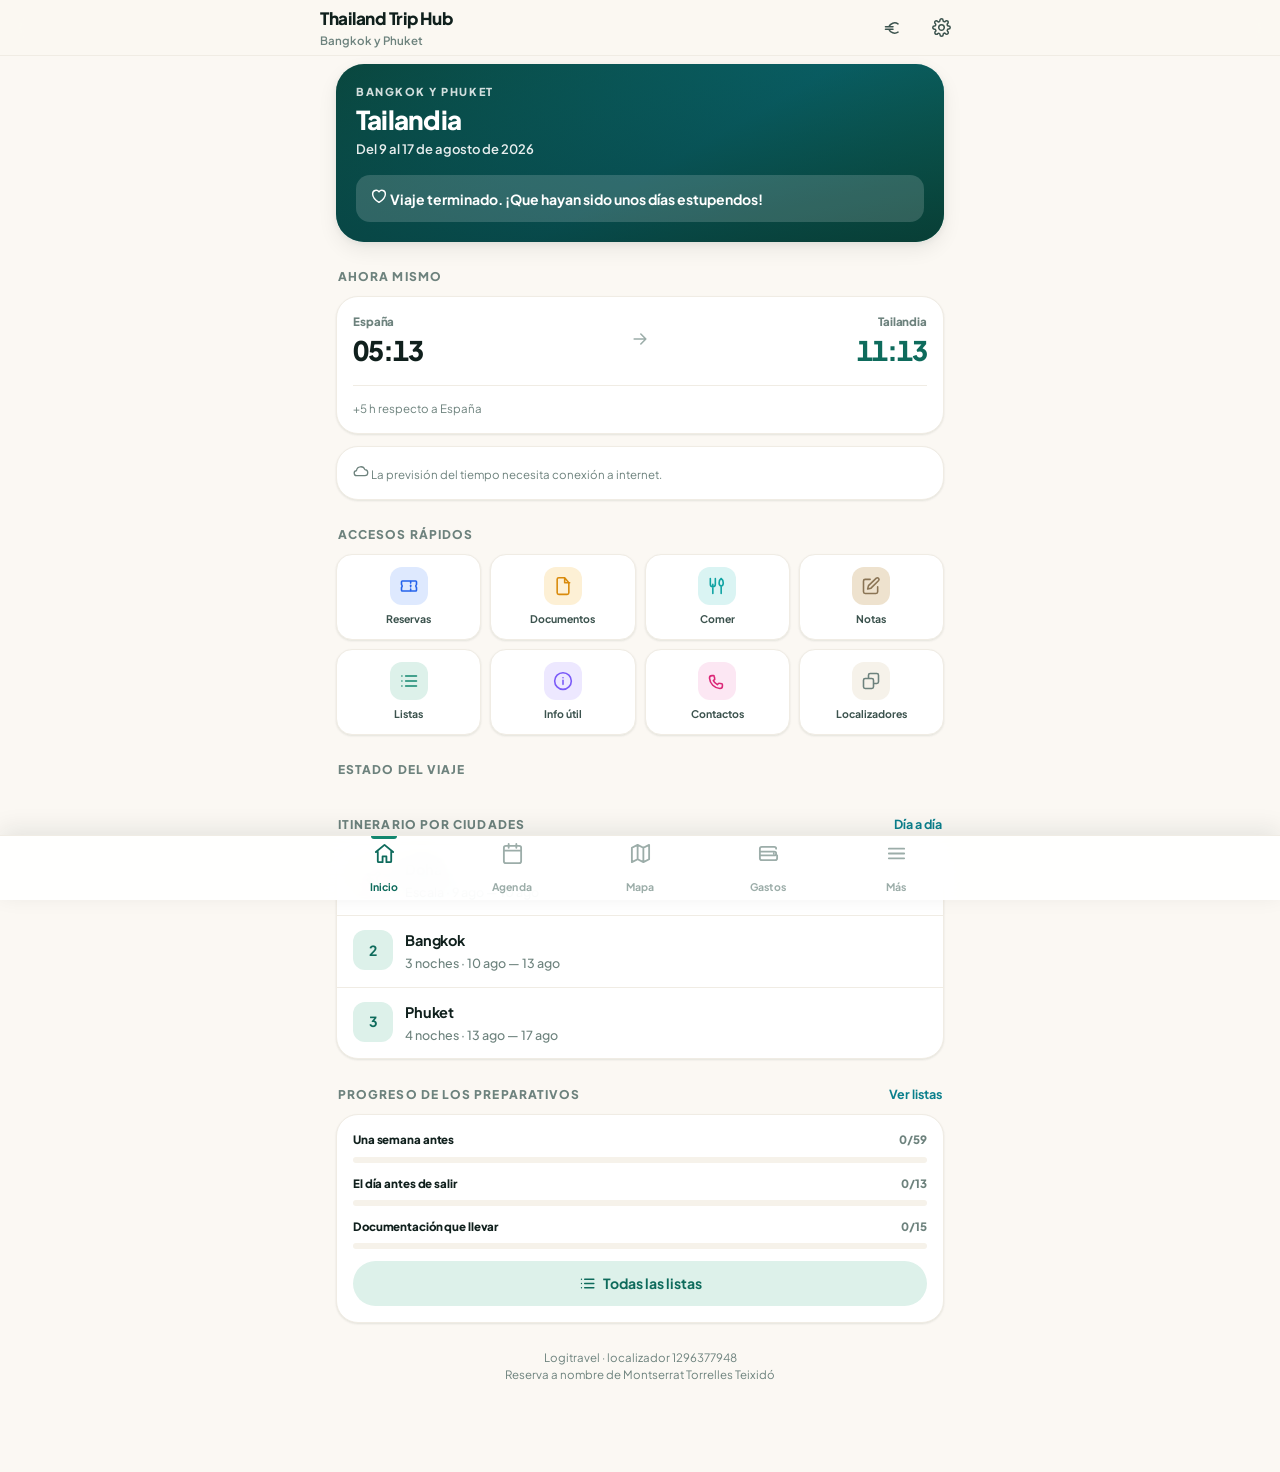
==== commit 9b70c961: "Enlaces de hoteles y notas" ====
--- a/docs/tailandia-una-sola-pagina.html
+++ b/docs/tailandia-una-sola-pagina.html
@@ -852,7 +852,16 @@
 .hero h2{font-size:26px;font-weight:800;letter-spacing:-.03em;margin-top:4px;line-height:1.12}
 .hero .dates{font-size:13px;font-weight:600;opacity:.9;margin-top:6px}
 
+.cd-lead{
+  display:flex;align-items:baseline;gap:10px;margin-top:18px;
+  background:rgba(255,255,255,.16);border:1px solid rgba(255,255,255,.22);
+  border-radius:16px;padding:12px 16px;backdrop-filter:blur(4px);
+}
+.cd-lead b{font-size:38px;font-weight:800;letter-spacing:-.05em;line-height:1;font-variant-numeric:tabular-nums}
+.cd-lead span{font-size:13.5px;font-weight:700;letter-spacing:.01em;opacity:.9}
+
 .countdown{display:grid;grid-template-columns:repeat(4,1fr);gap:8px;margin-top:18px}
+.countdown.three{grid-template-columns:repeat(3,1fr);margin-top:8px}
 .cd-cell{
   background:rgba(255,255,255,.15);border:1px solid rgba(255,255,255,.2);
   border-radius:14px;padding:9px 4px;text-align:center;backdrop-filter:blur(4px);
@@ -1650,6 +1659,108 @@
 }
 
 
+/* ===== js/photos.js ===== */
+/* ==========================================================================
+   photos.js — guarda las fotos de los tickets en el propio móvil
+   Usa IndexedDB porque las fotos no caben en el almacenamiento normal.
+   ========================================================================== */
+
+const DB = 'tth-fotos';
+const STORE = 'tickets';
+let dbp = null;
+
+function open() {
+  if (dbp) return dbp;
+  dbp = new Promise((ok, err) => {
+    // Si el navegador bloquea el almacenamiento (modo incógnito, archivo local…),
+    // no dejamos que la app se quede esperando para siempre.
+    const corta = setTimeout(() => err(new Error('IndexedDB no disponible')), 4000);
+    let r;
+    try { r = indexedDB.open(DB, 1); }
+    catch (e) { clearTimeout(corta); return err(e); }
+    r.onupgradeneeded = () => {
+      if (!r.result.objectStoreNames.contains(STORE)) r.result.createObjectStore(STORE);
+    };
+    r.onsuccess = () => { clearTimeout(corta); ok(r.result); };
+    r.onerror   = () => { clearTimeout(corta); err(r.error); };
+    r.onblocked = () => { clearTimeout(corta); err(new Error('IndexedDB bloqueado')); };
+  }).catch(e => { dbp = null; throw e; });
+  return dbp;
+}
+
+async function tx(mode, fn) {
+  const db = await open();
+  return new Promise((ok, err) => {
+    const t = db.transaction(STORE, mode);
+    const s = t.objectStore(STORE);
+    const req = fn(s);
+    t.oncomplete = () => ok(req ? req.result : undefined);
+    t.onerror = () => err(t.error);
+  });
+}
+
+/** Claves en memoria, para saber al vuelo qué gastos tienen foto */
+const cache = new Set();
+
+const photos = {
+  cache,
+  tiene: id => cache.has(id),
+
+  async refresh() {
+    try {
+      const ks = await tx('readonly', s => s.getAllKeys());
+      cache.clear();
+      (ks || []).forEach(k => cache.add(k));
+    } catch { /* sin IndexedDB: se queda vacío */ }
+    return cache;
+  },
+
+  async save(id, blob) { await tx('readwrite', s => s.put(blob, id)); cache.add(id); },
+  get:    (id)       => tx('readonly',  s => s.get(id)),
+  async remove(id) { await tx('readwrite', s => s.delete(id)); cache.delete(id); },
+  keys:   ()         => tx('readonly',  s => s.getAllKeys()),
+
+  /** Espacio ocupado, aproximado */
+  async usage() {
+    try {
+      const e = await navigator.storage.estimate();
+      return { used: e.usage || 0, quota: e.quota || 0 };
+    } catch { return null; }
+  },
+};
+
+/**
+ * Reduce la foto antes de guardarla: 1400 px de lado mayor y JPEG de calidad
+ * media. Un ticket queda en 100–250 KB en vez de los 3–5 MB de la cámara.
+ */
+function comprimir(file, maxLado = 1400, calidad = 0.72) {
+  return new Promise((ok, err) => {
+    const img = new Image();
+    const url = URL.createObjectURL(file);
+    img.onload = () => {
+      URL.revokeObjectURL(url);
+      let { width: w, height: h } = img;
+      const escala = Math.min(1, maxLado / Math.max(w, h));
+      w = Math.round(w * escala); h = Math.round(h * escala);
+      const c = document.createElement('canvas');
+      c.width = w; c.height = h;
+      const ctx = c.getContext('2d');
+      ctx.fillStyle = '#fff';
+      ctx.fillRect(0, 0, w, h);
+      ctx.drawImage(img, 0, 0, w, h);
+      c.toBlob(b => b ? ok(b) : err(new Error('No se ha podido procesar la foto')),
+        'image/jpeg', calidad);
+    };
+    img.onerror = () => { URL.revokeObjectURL(url); err(new Error('Archivo de imagen no válido')); };
+    img.src = url;
+  });
+}
+
+const bytes = n =>
+  n > 1048576 ? (n / 1048576).toFixed(1).replace('.', ',') + ' MB'
+              : Math.round(n / 1024) + ' KB';
+
+
 /* ===== js/data.js ===== */
 /* ==========================================================================
    data.js — TODOS LOS DATOS DEL VIAJE
@@ -1680,11 +1791,22 @@
   },
 };
 
+/* --------------------------------------------------------------------------
+   VIAJEROS
+   Aquí solo va la fecha de caducidad del pasaporte, que es lo que hace falta
+   comprobar antes de viajar. El NÚMERO de pasaporte no se pone nunca aquí:
+   esta aplicación está publicada en un repositorio público.
+   Cada uno puede guardar su número desde la propia app, y se queda en su móvil.
+   -------------------------------------------------------------------------- */
 const PEOPLE = [
-  { id: 'montse', name: 'Montserrat Torrelles Teixidó', short: 'Montse', color: '#0E6B5C' },
-  { id: 'carmen', name: 'Carmen Teixidó Ortiz',         short: 'Carmen', color: '#E8664B' },
-  { id: 'alba',   name: 'Alba Puiggros Torrelles',      short: 'Alba',   color: '#0FA3A3' },
-  { id: 'biel',   name: 'Biel Puiggros Torrelles',      short: 'Biel',   color: '#7A5AF8' },
+  { id: 'montse', name: 'Montserrat Torrelles Teixidó', short: 'Montse', color: '#0E6B5C',
+    passportExpiry: '2034-06-25' },
+  { id: 'carmen', name: 'Carmen Teixidó Ortiz',         short: 'Carmen', color: '#E8664B',
+    passportExpiry: '2033-09-22' },
+  { id: 'alba',   name: 'Alba Puiggros Torrelles',      short: 'Alba',   color: '#0FA3A3',
+    passportExpiry: '2028-08-03' },
+  { id: 'biel',   name: 'Biel Puiggros Torrelles',      short: 'Biel',   color: '#7A5AF8',
+    passportExpiry: '2029-06-25' },
 ];
 
 const CITIES = [
@@ -2261,7 +2383,15 @@
     board: 'Alojamiento y desayuno',
     status: 'confirmado',
     lat: 13.7263, lng: 100.5122,
-    website: 'https://www.marriott.com/hotels/travel/bkkrs-royal-orchid-sheraton-hotel-and-towers/',
+    website: 'https://www.marriott.com/en-us/hotels/bkksi-royal-orchid-sheraton-riverside-hotel-bangkok/overview/',
+    email: 'royalorchid.sheraton@sheraton.com',
+    zip: '10500',
+    links: [
+      ['Web oficial del hotel', 'https://www.marriott.com/en-us/hotels/bkksi-royal-orchid-sheraton-riverside-hotel-bangkok/overview/'],
+      ['Cómo llegar y qué hay alrededor', 'https://www.marriott.com/en-us/hotels/bkksi-royal-orchid-sheraton-riverside-hotel-bangkok/maps-directions/'],
+      ['Restaurantes del hotel', 'https://www.marriott.com/en-us/hotels/bkksi-royal-orchid-sheraton-riverside-hotel-bangkok/dining/'],
+      ['Ver en Google Maps', 'https://www.google.com/maps/search/?api=1&query=Royal+Orchid+Sheraton+Riverside+Hotel+Bangkok'],
+    ],
     photo: '',   // pega aquí la URL de una foto real si quieres
     amenities: ['2 piscinas exteriores', 'Spa', 'Centro de bienestar 24 h', 'Pista de tenis',
                 'Wifi gratis', 'Conserjería', 'Transporte gratuito hasta 1 km', 'Aparcamiento'],
@@ -2282,6 +2412,14 @@
     status: 'confirmado',
     lat: 7.9776, lng: 98.2790,
     website: 'https://www.twinpalms-phuket.com/',
+    email: 'book@twinpalms-phuket.com',
+    zip: '83110',
+    links: [
+      ['Web oficial del hotel', 'https://www.twinpalms-phuket.com/'],
+      ['Restaurantes y bares', 'https://www.twinpalms-phuket.com/restaurants-bars/'],
+      ['Cómo llegar', 'https://www.twinpalms-phuket.com/contact-us/'],
+      ['Ver en Google Maps', 'https://www.google.com/maps/search/?api=1&query=Twinpalms+Surin+Beach+Phuket'],
+    ],
     photo: '',   // pega aquí la URL de una foto real si quieres
     amenities: ['Piscina exterior', 'Baño turco', 'Gimnasio', 'Spa', 'Wifi gratis',
                 'Transporte gratuito a la playa', 'Recepción 24 h', 'Tintorería'],
@@ -2499,7 +2637,7 @@
     subtitle: 'Repasadla el domingo 2 de agosto',
     items: [
       { h: '1 · Documentación' },
-      { t: 'Comprobar que los cuatro pasaportes tienen 6 meses de validez desde la entrada en Tailandia', due: '2026-08-02' },
+      { t: 'Comprobar que los cuatro pasaportes tienen 6 meses de validez — COMPROBADO, los cuatro sirven', due: '2026-08-02' },
       { t: 'Revisar que los nombres de los billetes coincidan exactamente con los pasaportes', due: '2026-08-02' },
       { t: 'Descargar en el móvil los billetes de avión', due: '2026-08-03' },
       { t: 'Descargar en el móvil los bonos de los hoteles', due: '2026-08-03' },
@@ -3081,7 +3219,9 @@
   },
   {
     id: 'pasaportes', title: 'Copias de los pasaportes', icon: 'lock', group: 'Personal',
-    detail: 'Copia digital de los cuatro pasaportes, más una copia impresa. Guardadlas separadas del original.',
+    detail: `Copia digital de los cuatro pasaportes, más una copia impresa. Guardadlas separadas del original.
+
+**No las pongas en la carpeta general de Drive**, porque su enlace está a la vista en esta aplicación. Para los pasaportes, crea una carpeta aparte en modo restringido y compártela por correo solo con los cuatro. Ese enlace no lo pegues aquí.`,
     sensitive: true,
     url: '',
   },
@@ -3283,6 +3423,8 @@
   expenses: [],      // gastos añadidos por el grupo
   notes: {},         // { key: texto }
   budget: TRIP.budget,
+  activities: [],    // actividades añadidas por el grupo desde la app
+  freeNotes: [],     // notas sueltas
   me: '',            // quién soy (para firmar los cambios)
   rate: null,        // { thbPerEur, at }
   seen: {},
@@ -3346,8 +3488,10 @@
   /* ---- Gastos ---- */
   allExpenses() { return [...BASE_EXPENSES, ...state.expenses]; },
   addExpense(e) {
-    state.expenses.push({ ...e, id: uid().slice(0, 8), date: e.date || isoDate(new Date()) });
+    const id = uid().slice(0, 8);
+    state.expenses.push({ ...e, id, date: e.date || isoDate(new Date()) });
     persist();
+    return id;
   },
   updateExpense(id, patch) {
     const i = state.expenses.findIndex(x => x.id === id);
@@ -3361,6 +3505,53 @@
 
   budget() { return state.budget ?? TRIP.budget; },
   setBudget(v) { state.budget = Number(v) || 0; persist(); },
+
+  /* ---- Actividades añadidas desde la app ---- */
+  activities() { return state.activities; },
+  activitiesOf(date) {
+    return state.activities.filter(a => a.date === date);
+  },
+  activity(id) { return state.activities.find(a => a.id === id) || null; },
+  addActivity(a) {
+    const id = 'u' + uid().slice(0, 7);
+    state.activities.push({ ...a, id, by: state.me, at: new Date().toISOString() });
+    persist();
+    return id;
+  },
+  updateActivity(id, patch) {
+    const i = state.activities.findIndex(a => a.id === id);
+    if (i >= 0) { state.activities[i] = { ...state.activities[i], ...patch }; persist(); }
+  },
+  removeActivity(id) {
+    state.activities = state.activities.filter(a => a.id !== id);
+    persist();
+  },
+
+  /* ---- Notas sueltas ---- */
+  freeNotes() { return state.freeNotes; },
+  freeNote(id) { return state.freeNotes.find(n => n.id === id) || null; },
+  addFreeNote(title, body) {
+    const id = 'n' + uid().slice(0, 7);
+    state.freeNotes.unshift({ id, title, body, by: state.me, at: new Date().toISOString() });
+    persist();
+    return id;
+  },
+  updateFreeNote(id, patch) {
+    const i = state.freeNotes.findIndex(n => n.id === id);
+    if (i >= 0) {
+      state.freeNotes[i] = { ...state.freeNotes[i], ...patch, at: new Date().toISOString() };
+      persist();
+    }
+  },
+  removeFreeNote(id) {
+    state.freeNotes = state.freeNotes.filter(n => n.id !== id);
+    persist();
+  },
+
+  /* ---- Cuántas notas hay puestas ---- */
+  noteCount() {
+    return Object.keys(state.notes).length + state.freeNotes.length;
+  },
 
   /* ---- Notas ---- */
   note(k) { return state.notes[k] || ''; },
@@ -3403,6 +3594,7 @@
 /* ==========================================================================
    views.js — todas las pantallas de la aplicación
    ========================================================================== */
+
 
 
 
@@ -3459,10 +3651,17 @@
     .replace(/\n/g, '<br>');
 }
 
+/** Los items de un día: los del itinerario más los que se hayan añadido */
+function itemsOfDay(d) {
+  const propios = store.activitiesOf(d.date).map(a => ({ ...a, userId: a.id }));
+  return [...d.items, ...propios]
+    .sort((a, b) => (a.time || '99:99').localeCompare(b.time || '99:99'));
+}
+
 /** Todos los momentos del viaje en orden, para "próxima actividad" */
 function timeline() {
   const out = [];
-  DAYS.forEach(d => d.items.forEach((it, i) => {
+  DAYS.forEach(d => itemsOfDay(d).forEach((it, i) => {
     out.push({ ...it, date: d.date, city: d.city, dayTitle: d.title, idx: i });
   }));
   return out.sort((a, b) =>
@@ -3492,6 +3691,108 @@
 function activeNotices() {
   const t = today();
   return NOTICES.filter(n => !n.until || n.until >= t);
+}
+
+/* ==========================================================================
+   NOTAS  ·  se pueden poner en cualquier ficha
+   ========================================================================== */
+
+/** Botón compacto de nota. Muestra si ya hay algo escrito. */
+function notaBtn(key, titulo) {
+  const v = store.note(key);
+  return `<button class="btn ${v ? 'soft' : 'ghost'} block" data-nota="${esc(key)}"
+    data-nota-t="${esc(titulo)}" style="margin-top:12px">
+    ${icon('edit', 16)} ${v ? 'Ver la nota' : 'Añadir una nota'}
+    ${v ? `<span class="pill pill-ok" style="margin-left:4px">1</span>` : ''}
+  </button>
+  ${v ? `<div class="card card-pad" style="margin-top:8px;background:var(--sand-100);border-color:var(--sand-300)">
+    <div class="tiny muted strong" style="text-transform:uppercase;letter-spacing:.07em;margin-bottom:5px">Nota</div>
+    <div style="font-size:13.5px;line-height:1.55;white-space:pre-wrap">${esc(v)}</div>
+  </div>` : ''}`;
+}
+
+/** Bloque de nota siempre abierto, para las fichas grandes */
+function notaBlock(key, etiqueta = 'Nota del grupo', placeholder = '') {
+  return `
+  <div class="section-head"><h2>${esc(etiqueta)}</h2></div>
+  <textarea class="textarea" data-note="${esc(key)}"
+    placeholder="${esc(placeholder || 'Escribe aquí lo que quieras recordar…')}">${esc(store.note(key))}</textarea>`;
+}
+
+function openNota(key, titulo) {
+  sheet({
+    title: titulo || 'Nota',
+    sub: 'Se guarda en este móvil',
+    body: `<div class="field">
+        <label>Nota</label>
+        <textarea class="textarea" style="min-height:180px" data-n
+          placeholder="Lo que quieras recordar: un horario, un nombre, una idea…">${esc(store.note(key))}</textarea>
+      </div>`,
+    foot: `<button class="btn ghost" data-borra>${icon('trash', 15)} Borrar</button>
+           <button class="btn" data-ok>Guardar</button>`,
+    onMount(root, close) {
+      root.querySelector('[data-borra]').onclick = () => {
+        store.setNote(key, '');
+        close(); toast('Nota borrada', 'ok');
+        window.dispatchEvent(new CustomEvent('render'));
+      };
+      root.querySelector('[data-ok]').onclick = () => {
+        store.setNote(key, root.querySelector('[data-n]').value);
+        close(); toast('Nota guardada', 'ok');
+        window.dispatchEvent(new CustomEvent('render'));
+      };
+    },
+  });
+}
+
+/* ==========================================================================
+   CONVERSOR DE MONEDA
+   ========================================================================== */
+function converterCard() {
+  const rate = store.rate();
+  return `
+  <div class="card card-pad c-hotel" data-conv-card>
+    <div class="row-between" style="margin-bottom:12px">
+      <b style="font-size:15px">${icon('swap', 16)} Euros y bahts</b>
+      <span class="pill pill-info">1 € = ${rate.toLocaleString('es-ES', { minimumFractionDigits: 2, maximumFractionDigits: 2 })} ฿</span>
+    </div>
+    <div class="grid-2">
+      <div class="field" style="margin:0"><label>Euros</label>
+        <input class="input num" type="number" inputmode="decimal" data-cv="eur" placeholder="0"></div>
+      <div class="field" style="margin:0"><label>Bahts</label>
+        <input class="input num" type="number" inputmode="decimal" data-cv="thb" placeholder="0"></div>
+    </div>
+    <div class="row wrap" style="gap:6px;margin-top:12px">
+      ${[50, 100, 200, 500, 1000, 2000, 5000].map(v =>
+        `<button class="chip" data-quick-thb="${v}">${v} ฿</button>`).join('')}
+    </div>
+    <div class="tiny muted" style="margin-top:10px">${store.rateInfo()
+      ? 'Cambio actualizado el ' + fmtDate(store.rateInfo().at.slice(0, 10), 'short')
+      : 'Cambio orientativo. Se actualiza solo cuando hay conexión.'}</div>
+  </div>`;
+}
+
+/** El conversor, abierto desde cualquier pantalla */
+function converterSheet() {
+  sheet({
+    title: 'Euros y bahts',
+    sub: 'Para saber si algo es caro sin hacer cuentas',
+    body: converterCard() + `
+      <div class="section-head"><h2>Para hacerse una idea</h2></div>
+      <div class="card">
+        ${[['Agua pequeña', 15], ['Café', 60], ['Plato de comida callejera', 60],
+           ['Comida en restaurante local', 200], ['Trayecto corto en Grab', 100],
+           ['Cena bonita en Phuket', 800], ['Masaje de una hora', 400]]
+          .map(([k, thb]) => `<div class="lrow" style="padding:11px 15px">
+            <div class="grow"><div class="tt" style="font-size:13.5px">${esc(k)}</div></div>
+            <div class="rt"><div class="strong num" style="color:var(--ink);font-size:14px">${thb} ฿</div>
+              <div class="tiny muted num">${money(thb / store.rate(), 'EUR')}</div></div>
+          </div>`).join('')}
+      </div>
+      <p class="tiny muted center mt">Precios orientativos, para calibrar el oído.</p>`,
+    foot: `<button class="btn block" data-close>Cerrar</button>`,
+    onMount(root, close) { root.querySelector('[data-close]').onclick = close; },
+  });
 }
 
 /* ==========================================================================
@@ -3515,9 +3816,12 @@
     ? `<div class="cd-live">${icon('sparkle', 18)} Día ${dayNo} de ${total} · ${esc(DAYS.find(x => x.date === t)?.city || '')}</div>`
     : after
       ? `<div class="cd-live">${icon('heart', 18)} Viaje terminado. ¡Que hayan sido unos días estupendos!</div>`
-      : `<div class="countdown">
-           ${[[d, d === 1 ? 'día' : 'días'],
-              [total, 'jornadas'],
+      : `<div class="cd-lead">
+           <b>${d}</b>
+           <span>${d === 0 ? '¡hoy salís!' : d === 1 ? 'día para salir' : 'días para salir'}</span>
+         </div>
+         <div class="countdown three">
+           ${[[total, 'jornadas'],
               [CITIES.reduce((n, c) => n + (c.nights || 0), 0), 'noches'],
               [TRIP.travellers, 'viajeros']]
              .map(([v, k]) => `<div class="cd-cell"><b>${v}</b><span>${k}</span></div>`).join('')}
@@ -3607,13 +3911,11 @@
   <div class="section-head"><h2>Accesos rápidos</h2></div>
   <div class="quick">
     ${[
-      ['#/agenda',    'calendar', 'Agenda',    'c-visita'],
       ['#/reservas',  'ticket',   'Reservas',  'c-vuelo'],
-      ['#/mapa',      'map',      'Mapa',      'c-hotel'],
-      ['#/gastos',    'wallet',   'Gastos',    'c-excursion'],
       ['#/documentos','file',     'Documentos','c-comida'],
-      ['#/comer',     'utensils',  'Comer',     'c-visita'],
-      ['#/listas',    'list',     'Listas',    'c-libre'],
+      ['#/comer',     'utensils', 'Comer',     'c-visita'],
+      ['#/notas',     'edit',     'Notas',     'c-libre'],
+      ['#/listas',    'list',     'Listas',    'c-hotel'],
       ['#/info',      'info',     'Info útil', 'c-traslado'],
       ['#/contactos', 'phone',    'Contactos', 'c-tren'],
       ['#/refs',      'copy',     'Localizadores', 'c-otros'],
@@ -3695,6 +3997,8 @@
     <button class="${mode === 'cal' ? 'on' : ''}" data-go="#/agenda?v=cal">Calendario</button>
   </div>
   ${mode === 'cal' ? calendarView() : DAYS.map(d => dayBlock(d, t)).join('')}
+  <button class="fab" data-add-act aria-label="Añadir al calendario">${icon('plus', 25)}</button>
+
   <div class="card card-pad mt">
     <div class="row-between">
       <div><b>Descargar toda la agenda</b>
@@ -3707,7 +4011,7 @@
 function dayBlock(d, t) {
   const isToday = d.date === t;
   const n = daysBetween(TRIP.start, d.date) + 1;
-  const items = [...d.items].sort((a, b) => (a.time || '99:99').localeCompare(b.time || '99:99'));
+  const items = itemsOfDay(d);
   const overlaps = findOverlaps(items);
 
   return `
@@ -3721,8 +4025,24 @@
   </div>
   ${overlaps.length ? `<div class="banner warn" style="margin-bottom:10px">${icon('alert', 18)}
     <div><b>Horarios que se solapan</b>${overlaps.map(o => esc(o)).join('<br>')}</div></div>` : ''}
+  ${store.note('dia:' + d.date) ? `
+    <div class="card card-pad" style="margin-bottom:10px;background:var(--sand-100);border-color:var(--sand-300)">
+      <div class="row-between" style="align-items:flex-start;gap:10px">
+        <div class="grow">
+          <div class="tiny muted strong" style="text-transform:uppercase;letter-spacing:.07em;margin-bottom:5px">Nota del día</div>
+          <div style="font-size:13.5px;line-height:1.55;white-space:pre-wrap">${esc(store.note('dia:' + d.date))}</div>
+        </div>
+        <button class="icon-btn" data-nota="dia:${esc(d.date)}"
+          data-nota-t="Nota del ${esc(fmtDate(d.date, 'weekshort'))}">${icon('edit', 17)}</button>
+      </div>
+    </div>` : ''}
   <div class="tl">
     ${items.map(it => timelineItem(it, d)).join('')}
+  </div>
+  <div class="row" style="gap:8px;margin:2px 0 6px 66px">
+    <button class="btn sm ghost" data-add-act="${esc(d.date)}">${icon('plus', 14)} Añadir algo este día</button>
+    ${!store.note('dia:' + d.date) ? `<button class="btn sm ghost" data-nota="dia:${esc(d.date)}"
+      data-nota-t="Nota del ${esc(fmtDate(d.date, 'weekshort'))}">${icon('edit', 14)} Nota</button>` : ''}
   </div>`;
 }
 
@@ -3745,11 +4065,12 @@
   <div class="tl-item ${cls(it.type)}">
     ${it.time ? `<div class="time">${it.time}${it.endTime ? `<small>${it.endTime}</small>` : ''}</div>` : ''}
     <div class="knob"></div>
-    <button class="card card-btn" data-item="${esc(key)}">
+    <button class="card card-btn" ${it.userId ? `data-uitem="${esc(it.userId)}"` : `data-item="${esc(key)}"`}>
       <div class="card-pad">
-        <div class="row" style="gap:9px;align-items:flex-start">
+        <div class="row wrap" style="gap:7px;align-items:flex-start">
           <span class="pill tinted">${icon(ty.icon, 13)} ${ty.label}</span>
           ${statusPill(it.status)}
+          ${it.userId ? `<span class="pill pill-info">${icon('plus', 12)} añadida</span>` : ''}
         </div>
         <div class="tt" style="font-size:15px;font-weight:700;margin-top:8px;letter-spacing:-.015em">${esc(it.title)}</div>
         ${it.subtitle ? `<div class="tiny muted" style="margin-top:2px">${esc(it.subtitle)}</div>` : ''}
@@ -3759,6 +4080,108 @@
       </div>
     </button>
   </div>`;
+}
+
+/** Crear o editar una actividad añadida por el grupo */
+function addActivitySheet(id, fechaPorDefecto) {
+  const a = id ? store.activity(id) : null;
+  const dias = DAYS.map(d => [d.date, `${fmtDate(d.date, 'weekshort')} · ${d.city}`]);
+  const tipos = [['visita', 'Visita'], ['comida', 'Comida'], ['excursion', 'Excursión'],
+                 ['traslado', 'Traslado'], ['libre', 'Tiempo libre'], ['aviso', 'Recordatorio'],
+                 ['vuelo', 'Vuelo'], ['hotel', 'Alojamiento'], ['otros', 'Otros']];
+
+  sheet({
+    title: a ? 'Editar' : 'Añadir al calendario',
+    sub: a ? 'Actividad añadida por vosotros' : 'Se guarda en este móvil',
+    size: 'full',
+    body: `
+      <div class="field"><label>¿Qué es?</label>
+        <input class="input" data-f="title" placeholder="Ej. Masaje en Surin"
+          value="${esc(a?.title || '')}" autofocus></div>
+
+      <div class="field"><label>Día</label>
+        <select class="select" data-f="date">
+          ${dias.map(([v, l]) => `<option value="${v}" ${
+            (a?.date || fechaPorDefecto || DAYS[0].date) === v ? 'selected' : ''}>${esc(l)}</option>`).join('')}
+        </select></div>
+
+      <div class="grid-2">
+        <div class="field"><label>Hora de inicio</label>
+          <input class="input" type="time" data-f="time" value="${esc(a?.time || '')}"></div>
+        <div class="field"><label>Hora de fin</label>
+          <input class="input" type="time" data-f="endTime" value="${esc(a?.endTime || '')}"></div>
+      </div>
+
+      <div class="field"><label>Tipo</label>
+        <select class="select" data-f="type">
+          ${tipos.map(([v, l]) => `<option value="${v}" ${
+            (a?.type || 'visita') === v ? 'selected' : ''}>${esc(l)}</option>`).join('')}
+        </select></div>
+
+      <div class="field"><label>Sitio (opcional)</label>
+        <input class="input" data-f="where" placeholder="Nombre o dirección"
+          value="${esc(a?.where || '')}">
+        <div class="hint">Con esto se activa el botón de abrir en Google Maps.</div></div>
+
+      <div class="field"><label>Nota</label>
+        <textarea class="textarea" data-f="note" placeholder="Precio, teléfono, qué llevar…">${esc(a?.note || '')}</textarea></div>`,
+    foot: `${a ? '<button class="btn danger" data-del>Eliminar</button>'
+              : '<button class="btn ghost" data-cancel>Cancelar</button>'}
+           <button class="btn" data-ok>Guardar</button>`,
+    onMount(root, close) {
+      root.querySelector('[data-cancel]')?.addEventListener('click', close);
+      root.querySelector('[data-del]')?.addEventListener('click', async () => {
+        if (await confirmSheet('Eliminar', '¿Quitar esta actividad del calendario?')) {
+          store.removeActivity(id);
+          close(); toast('Eliminada', 'ok');
+          window.dispatchEvent(new CustomEvent('render'));
+        }
+      });
+      root.querySelector('[data-ok]').onclick = () => {
+        const v = k => root.querySelector(`[data-f="${k}"]`).value.trim();
+        if (!v('title')) return toast('Ponle un nombre', 'err');
+        if (v('time') && v('endTime') && v('endTime') < v('time'))
+          return toast('La hora de fin es anterior a la de inicio', 'err');
+        const data = {
+          title: v('title'), date: v('date'), time: v('time'), endTime: v('endTime'),
+          type: v('type'), where: v('where'), note: v('note'), status: 'recomendado',
+        };
+        if (a) store.updateActivity(id, data); else store.addActivity(data);
+        close(); toast('Guardado en el calendario', 'ok');
+        window.dispatchEvent(new CustomEvent('render'));
+      };
+    },
+  });
+}
+
+/** Ficha de una actividad añadida por el grupo */
+function openUserItem(id) {
+  const a = store.activity(id);
+  if (!a) return;
+  const ty = TYPE[a.type] || TYPE.otros;
+  const quien = a.by ? person(a.by) : null;
+
+  sheet({
+    title: a.title,
+    sub: fmtDate(a.date, 'weekday'),
+    body: `
+      <div class="row wrap" style="gap:7px;margin-bottom:14px">
+        <span class="pill ${cls(a.type)} tinted">${icon(ty.icon, 13)} ${ty.label}</span>
+        <span class="pill pill-info">${icon('plus', 12)} añadida por vosotros</span>
+        ${a.time ? `<span class="pill">${esc(a.time)}${a.endTime ? ' – ' + esc(a.endTime) : ''}</span>` : ''}
+      </div>
+      ${a.where ? `<p class="tiny muted" style="margin-bottom:12px">${icon('mapPin', 13)} ${esc(a.where)}</p>` : ''}
+      ${a.note ? `<div class="card card-pad" style="margin-bottom:14px;background:var(--sand-100);border-color:var(--sand-300)">
+        <div style="font-size:14px;line-height:1.55;white-space:pre-wrap">${esc(a.note)}</div></div>` : ''}
+      ${a.where ? quickActions({ address: a.where }) : ''}
+      ${quien ? `<div class="stamp">${icon('users', 13)} La añadió ${esc(quien.short)}</div>` : ''}`,
+    foot: `<button class="btn ghost" data-edit>${icon('edit', 15)} Editar</button>
+           <button class="btn" data-close>Cerrar</button>`,
+    onMount(root, close) {
+      root.querySelector('[data-close]').onclick = close;
+      root.querySelector('[data-edit]').onclick = () => { close(); setTimeout(() => addActivitySheet(id), 320); };
+    },
+  });
 }
 
 /** Ficha completa de un momento del itinerario */
@@ -3871,7 +4294,7 @@
     const iso = `${y}-${String(m + 1).padStart(2, '0')}-${String(d).padStart(2, '0')}`;
     const day = DAYS.find(x => x.date === iso);
     const inTrip = iso >= TRIP.start && iso <= TRIP.end;
-    const dots = day ? [...new Set(day.items.map(i => i.type))].slice(0, 4)
+    const dots = day ? [...new Set(itemsOfDay(day).map(i => i.type))].slice(0, 4)
       .map(ty => `<i class="${cls(ty)}" style="background:var(--cc)"></i>`).join('') : '';
     cells += `<button class="cal-day ${inTrip ? 'in-trip' : ''} ${iso === t ? 'today' : ''}"
       ${day ? `data-go="#/dia/${iso}"` : ''}><b>${d}</b><div class="cal-dots">${dots}</div></button>`;
@@ -3892,7 +4315,7 @@
         <div class="ic" style="background:var(--green-100);color:var(--green-700)">
           <b style="font-size:13px">${toDate(d.date).getDate()}</b></div>
         <div class="grow"><div class="tt">${esc(d.title)}</div>
-          <div class="st">${fmtDate(d.date, 'weekshort')} · ${esc(d.city)} · ${d.items.length} actividades</div></div>
+          <div class="st">${fmtDate(d.date, 'weekshort')} · ${esc(d.city)} · ${itemsOfDay(d).length} actividades</div></div>
         <div class="chev">${icon('chevron', 17)}</div>
       </button>`).join('')}
   </div>`;
@@ -3960,6 +4383,7 @@
             <dt>Hora Tailandia</dt><dd class="num">${esc(f.thTime)}</dd>
           </dl>
           ${f.next ? `<div class="pill pill-muted" style="margin-top:10px">${icon('clock', 13)} ${esc(f.next)}</div>` : ''}
+          ${notaBtn('vuelo:' + f.id, 'Nota · ' + f.number)}
         </div>
       </div>`).join('')}
   </div>
@@ -3990,6 +4414,7 @@
             ${icon(x.status === 'pendiente' ? 'alert' : 'info', 18)}<span>${esc(x.note)}</span></div>` : ''}
           ${x.phones ? `<div class="divider"></div>${x.phones.map(([l, p]) => phoneRow(l, p)).join('')}` : ''}
           <div style="margin-top:12px">${quickActions({ lat: x.lat, lng: x.lng, address: x.from })}</div>
+          ${notaBtn('traslado:' + x.id, 'Nota · ' + x.title)}
         </div>
       </div>`).join('')}
   </div>`;
@@ -4022,6 +4447,9 @@
             <dt>Régimen</dt><dd>${esc(s.board)}</dd>
             <dt>Dirección</dt><dd>${esc(s.address)}</dd>
             <dt>Teléfono</dt><dd><button class="copyable" data-copy="${esc(s.phone)}">${esc(s.phone)}${icon('copy', 14)}</button></dd>
+            ${s.email ? `<dt>Correo</dt><dd><a href="mailto:${esc(s.email)}">${esc(s.email)}</a></dd>` : ''}
+            ${s.zip ? `<dt>Código postal</dt><dd class="num">${esc(s.zip)}</dd>` : ''}
+            <dt>Noches</dt><dd>${s.nights}</dd>
           </dl>
           ${s.warn ? `<div class="banner warn" style="margin-top:12px">${icon('alert', 18)}<span>${esc(s.warn)}</span></div>` : ''}
           ${s.notes ? `<p class="tiny muted" style="margin-top:12px;line-height:1.5">${esc(s.notes)}</p>` : ''}
@@ -4031,6 +4459,13 @@
             ${s.board.toLowerCase().includes('desayuno') ? '<span class="pill pill-ok">Desayuno incluido</span>' : ''}
           </div>
           <div style="margin-top:14px">${quickActions({ phone: s.phone, lat: s.lat, lng: s.lng, address: s.address, url: s.website })}</div>
+          ${s.links ? `
+            <div class="section-head"><h2>Enlaces del hotel</h2></div>
+            <div class="stack">
+              ${s.links.map(([l, u]) => `<a class="btn ghost block" href="${esc(u)}"
+                target="_blank" rel="noopener">${icon('link', 16)} ${esc(l)}</a>`).join('')}
+            </div>` : ''}
+          ${notaBtn('hotel:' + s.id, 'Nota · ' + s.name)}
         </div>
       </div>`).join('')}
   </div>`;
@@ -4181,7 +4616,8 @@
             <div class="box" style="border-style:dashed">${icon('plus', 13)}</div>
             <div class="grow"><div class="tt" style="color:var(--green-700)">Añadir algo a esta lista</div></div>
           </button>
-        </div>` : ''}
+        </div>
+        ${notaBtn('lista:' + l.id, 'Nota · ' + l.name)}` : ''}
       </div>`;
     }).join('')}
   </div>`;
@@ -4258,8 +4694,11 @@
   <div class="stats mt">
     <div class="stat"><div class="k">Por persona</div><div class="v">${money(perPerson, 'EUR', 0)}</div></div>
     <div class="stat"><div class="k">Apuntes</div><div class="v">${list.length}</div></div>
-    <div class="stat"><div class="k">1 € son</div><div class="v">${rate.toLocaleString('es-ES',{maximumFractionDigits:1})}<small> ฿</small></div></div>
+    <div class="stat"><div class="k">Tickets</div><div class="v">${photos.cache.size}</div></div>
   </div>
+
+  <div class="section-head"><h2>Conversor</h2></div>
+  ${converterCard()}
 
   <div class="section-head"><h2>Balance del grupo</h2></div>
   <div class="card">
@@ -4297,7 +4736,8 @@
       const p = person(e.paidBy);
       return `<button class="lrow" data-exp="${esc(e.id)}">
         <div class="ic" style="background:${c.color}1a;color:${c.color}">${icon('wallet', 17)}</div>
-        <div class="grow"><div class="tt">${esc(e.title)}</div>
+        <div class="grow"><div class="tt">${esc(e.title)}
+          ${photos.tiene(e.id) ? `<span style="color:var(--teal-700);margin-left:5px">${icon('camera', 13)}</span>` : ''}</div>
           <div class="st">${esc(c.label)} · ${fmtDate(e.date, 'short')}${p ? ' · ' + esc(p.short) : ''}</div></div>
         <div class="rt"><div class="strong num" style="font-size:14px;color:var(--ink)">${money(e.amount, e.currency, 0)}</div>
           ${e.currency === 'THB' ? `<div class="tiny muted num">${money(e.amount / rate, 'EUR', 0)}</div>` : ''}</div>
@@ -4345,11 +4785,63 @@
         </div>
         <div class="hint">Toca para quitar o poner a cada persona.</div></div>
       <div class="field"><label>Notas</label>
-        <textarea class="textarea" data-f="note">${esc(e.note || '')}</textarea></div>`,
+        <textarea class="textarea" data-f="note">${esc(e.note || '')}</textarea></div>
+
+      <div class="section-head" style="margin-top:6px"><h2>Foto del ticket</h2></div>
+      <div id="ticket-box"></div>
+      <input type="file" accept="image/*" capture="environment" data-ticket hidden>
+      <button class="btn ghost block" data-ticket-btn style="margin-top:10px">
+        ${icon('camera', 16)} Hacer foto del ticket</button>
+      <p class="tiny muted center" style="margin-top:8px">
+        La foto se guarda en este móvil, no se sube a internet.</p>`,
     foot: `${existing && !store.isBaseExpense(existing.id)
         ? '<button class="btn danger" data-del>Eliminar</button>' : '<button class="btn ghost" data-cancel>Cancelar</button>'}
       <button class="btn" data-ok>Guardar</button>`,
     onMount(root, close) {
+      /* ---- foto del ticket ---- */
+      let pendiente = null;      // blob nuevo, aún sin guardar
+      let borrar = false;
+      const box = root.querySelector('#ticket-box');
+      const input = root.querySelector('[data-ticket]');
+
+      const pintaFoto = async () => {
+        let blob = pendiente;
+        if (!blob && !borrar && existing && photos.tiene(existing.id)) {
+          blob = await photos.get(existing.id);
+        }
+        if (!blob) { box.innerHTML = ''; return; }
+        const url = URL.createObjectURL(blob);
+        box.innerHTML = `
+          <div class="card" style="overflow:hidden">
+            <a href="${url}" target="_blank" rel="noopener">
+              <img src="${url}" alt="Ticket" style="width:100%;max-height:280px;object-fit:contain;background:var(--surface-2)">
+            </a>
+            <div class="row-between" style="padding:10px 14px">
+              <span class="tiny muted">Toca la foto para verla grande</span>
+              <button class="btn sm ghost" style="color:var(--red-600)" data-quita>
+                ${icon('trash', 14)} Quitar</button>
+            </div>
+          </div>`;
+        box.querySelector('[data-quita]').onclick = () => {
+          pendiente = null; borrar = true; pintaFoto();
+        };
+      };
+      pintaFoto();
+
+      root.querySelector('[data-ticket-btn]').onclick = () => input.click();
+      input.onchange = async () => {
+        const f = input.files && input.files[0];
+        if (!f) return;
+        try {
+          pendiente = await comprimir(f);
+          borrar = false;
+          await pintaFoto();
+        } catch (err) {
+          toast('No se ha podido usar esa foto', 'err');
+        }
+        input.value = '';
+      };
+
       root.querySelector('[data-cancel]')?.addEventListener('click', close);
       root.querySelector('[data-paid]').addEventListener('click', ev => {
         const b = ev.target.closest('[data-p]'); if (!b) return;
@@ -4362,7 +4854,9 @@
       });
       root.querySelector('[data-del]')?.addEventListener('click', async () => {
         if (await confirmSheet('Eliminar gasto', '¿Seguro que quieres eliminar este gasto?')) {
-          store.removeExpense(existing.id); close(); toast('Gasto eliminado', 'ok');
+          store.removeExpense(existing.id);
+          try { await photos.remove(existing.id); } catch {}
+          close(); toast('Gasto eliminado', 'ok');
           window.dispatchEvent(new CustomEvent('render'));
         }
       });
@@ -4377,10 +4871,25 @@
         if (!split.length) return toast('Elige al menos una persona para repartir', 'err');
         const data = { title, amount, currency: v('currency'), cat: v('cat'),
                        date: v('date'), paidBy, split, status: 'pagado', note: v('note').trim() };
-        if (existing && !store.isBaseExpense(existing.id)) store.updateExpense(existing.id, data);
-        else store.addExpense(data);
-        close(); toast('Gasto guardado', 'ok');
-        window.dispatchEvent(new CustomEvent('render'));
+        let id;
+        if (existing && !store.isBaseExpense(existing.id)) {
+          store.updateExpense(existing.id, data); id = existing.id;
+        } else if (existing) {
+          id = existing.id;               // gasto del paquete: solo se le añade la foto
+        } else {
+          id = store.addExpense(data);
+        }
+
+        const guardaFoto = pendiente ? photos.save(id, pendiente)
+          : borrar ? photos.remove(id)
+          : Promise.resolve();
+
+        guardaFoto
+          .catch(() => toast('La foto no se ha podido guardar', 'err'))
+          .finally(() => {
+            close(); toast('Gasto guardado', 'ok');
+            window.dispatchEvent(new CustomEvent('render'));
+          });
       });
     },
   });
@@ -4405,27 +4914,8 @@
    INFORMACIÓN ÚTIL
    ========================================================================== */
 function viewInfo() {
-  const rate = store.rate();
   return `
-  <div class="card card-pad c-hotel">
-    <div class="row-between" style="margin-bottom:12px">
-      <b style="font-size:15px">Conversor rápido</b>
-      <span class="pill pill-info">1 € = ${rate.toLocaleString('es-ES',{minimumFractionDigits:2,maximumFractionDigits:2})} ฿</span>
-    </div>
-    <div class="grid-2">
-      <div class="field" style="margin:0"><label>Euros</label>
-        <input class="input num" type="number" inputmode="decimal" data-cv="eur" placeholder="0"></div>
-      <div class="field" style="margin:0"><label>Bahts</label>
-        <input class="input num" type="number" inputmode="decimal" data-cv="thb" placeholder="0"></div>
-    </div>
-    <div class="row wrap" style="gap:6px;margin-top:12px">
-      ${[100, 500, 1000, 2000, 5000].map(v =>
-        `<button class="chip" data-quick-thb="${v}">${v} ฿</button>`).join('')}
-    </div>
-    <div class="tiny muted" style="margin-top:10px">${store.rateInfo()
-      ? 'Cambio actualizado el ' + fmtDate(store.rateInfo().at.slice(0, 10), 'short')
-      : 'Cambio orientativo. Se actualiza solo cuando hay conexión.'}</div>
-  </div>
+  ${converterCard()}
 
   <div class="stack-lg" style="margin-top:20px">
     ${INFO.map(s => `
@@ -4451,6 +4941,7 @@
               ${s.actions.map(([l, h]) => `<a class="btn soft block" href="${esc(h)}">${icon('phone', 16)} ${esc(l)}</a>`).join('')}</div>` : ''}
             ${s.links ? `<div class="stack" style="margin-top:10px">
               ${s.links.map(([l, h]) => `<a class="btn ghost block" href="${esc(h)}" target="_blank" rel="noopener">${icon('link', 16)} ${esc(l)}</a>`).join('')}</div>` : ''}
+            ${notaBtn('info:' + s.id, 'Nota · ' + s.title)}
           </div>
         </div>
       </div>`).join('')}
@@ -4465,6 +4956,8 @@
   <div class="banner danger" style="margin-bottom:16px">${icon('alert', 18)}
     <div><b>En caso de emergencia en Tailandia</b>
       Policía turística 1155 · Emergencias médicas 1669 · Seguro +34 911 976 256</div></div>
+  ${notaBlock('contactos', 'Otros teléfonos', 'Apunta aquí cualquier teléfono nuevo: el conductor, el guía, el restaurante que habéis reservado…')}
+
   ${CONTACTS.map(g => `
     <div class="section-head"><h2>${esc(g.group)}</h2></div>
     <div class="card">
@@ -4495,6 +4988,8 @@
         <div class="chev">${icon('copy', 17)}</div>
       </button>`).join('')}
   </div>
+  ${notaBlock('refs', 'Otras referencias', 'Números de reserva nuevos, códigos, lo que sea.')}
+
   <div class="section-head"><h2>Datos de la reserva</h2></div>
   <div class="card card-pad">
     <dl class="kv">
@@ -4541,6 +5036,8 @@
         <div class="chev">${icon('chevron', 17)}</div>
       </div>
     </button>`}
+
+  ${passportCard()}
 
   <div class="card card-pad" style="margin-top:12px">
     <div class="row-between">
@@ -4621,6 +5118,88 @@
   });
 }
 
+/* --------------------------------------------------------------- Pasaportes */
+
+/** Tailandia pide 6 meses de validez desde la entrada */
+const LIMITE_PASAPORTE = addDays(TRIP.start, 185);
+
+function passportOk(p) {
+  return p.passportExpiry && p.passportExpiry >= LIMITE_PASAPORTE;
+}
+
+function passportCard() {
+  const todos = PEOPLE.every(passportOk);
+  return `
+  <div class="section-head"><h2>Pasaportes</h2></div>
+  <div class="card">
+    <div class="banner ${todos ? 'info' : 'danger'}" style="border-radius:0;margin:0">
+      ${icon(todos ? 'check' : 'alert', 18)}
+      <div><b>${todos ? 'Los cuatro sirven para este viaje' : 'Hay algún pasaporte que no llega'}</b>
+        Tailandia pide seis meses de validez desde la entrada, es decir, hasta
+        el ${fmtDate(LIMITE_PASAPORTE, 'long')}.</div>
+    </div>
+    ${PEOPLE.map(p => {
+      const ok = passportOk(p);
+      const num = store.note('pasaporte:' + p.id);
+      return `<button class="lrow" data-pasaporte="${p.id}">
+        ${avatar(p.name, p.color)}
+        <div class="grow" style="margin-left:2px">
+          <div class="tt" style="font-size:13.5px">${esc(p.short)}</div>
+          <div class="st">Caduca el ${fmtDate(p.passportExpiry, 'medium')}${num ? ' · nº guardado' : ''}</div>
+        </div>
+        <span class="pill ${ok ? 'pill-ok' : 'pill-danger'}">${ok ? 'Válido' : 'Revisar'}</span>
+        <div class="chev">${icon('chevron', 17)}</div>
+      </button>`;
+    }).join('')}
+  </div>`;
+}
+
+function openPassport(id) {
+  const p = person(id);
+  if (!p) return;
+  const key = 'pasaporte:' + id;
+  const ok = passportOk(p);
+
+  sheet({
+    title: 'Pasaporte de ' + p.short,
+    sub: p.name,
+    body: `
+      <div class="banner ${ok ? 'info' : 'danger'}" style="margin-bottom:14px">
+        ${icon(ok ? 'check' : 'alert', 18)}
+        <div><b>${ok ? 'Sirve para este viaje' : 'No llega a los seis meses'}</b>
+          Caduca el ${fmtDate(p.passportExpiry, 'long')}. Para entrar en Tailandia
+          el ${fmtDate(TRIP.start, 'short')} tiene que valer al menos hasta el
+          ${fmtDate(LIMITE_PASAPORTE, 'long')}.</div>
+      </div>
+
+      <div class="field">
+        <label>Nº de pasaporte</label>
+        <input class="input" data-num placeholder="Ej. PAX000000" value="${esc(store.note(key))}"
+          autocapitalize="characters" spellcheck="false">
+        <div class="hint">Va bien tenerlo a mano para rellenar la TDAC.</div>
+      </div>
+
+      <div class="banner warn">${icon('lock', 18)}
+        <div><b>Esto no sale de tu móvil</b>El número se guarda solo aquí, en este
+        teléfono. No se sube a internet, no viaja al repositorio y los demás no lo ven.
+        Aun así, no lo pongas en un móvil que no sea tuyo.</div></div>`,
+    foot: `<button class="btn ghost" data-borra>Borrar</button>
+           <button class="btn" data-ok>Guardar</button>`,
+    onMount(root, close) {
+      root.querySelector('[data-borra]').onclick = () => {
+        store.setNote(key, '');
+        close(); toast('Borrado', 'ok');
+        window.dispatchEvent(new CustomEvent('render'));
+      };
+      root.querySelector('[data-ok]').onclick = () => {
+        store.setNote(key, root.querySelector('[data-num]').value.trim().toUpperCase());
+        close(); toast('Guardado en este móvil', 'ok');
+        window.dispatchEvent(new CustomEvent('render'));
+      };
+    },
+  });
+}
+
 function openDoc(id) {
   const d = DOCS.find(x => x.id === id);
   if (!d) return;
@@ -4651,7 +5230,8 @@
         <input class="input" data-doclink placeholder="https://…" value="${esc(store.note(key))}">
         <div class="hint">Se guarda solo en este móvil.</div>
       </div>
-      <div id="doc-open"></div>`,
+      <div id="doc-open"></div>
+      ${notaBlock('docnota:' + id, 'Nota', 'Dónde está el original, qué falta, a quién se lo pediste…')}`,
     foot: `<button class="btn ghost" data-close>Cerrar</button>
            <button class="btn" data-save>Guardar enlace</button>`,
     onMount(root, close) {
@@ -4700,9 +5280,16 @@
               <div class="tiny" style="color:var(--green-700);font-weight:800;margin-top:4px">${esc(i.price)}</div>
               ${i.note ? `<div class="tiny muted" style="margin-top:6px;line-height:1.5">${esc(i.note)}</div>` : ''}
             </div>
-            <a class="icon-btn" href="${mapsUrl(i.q || i.name)}" target="_blank" rel="noopener"
-               aria-label="Ver en el mapa">${icon('mapPin', 19)}</a>
+            <div class="row" style="gap:4px;flex:none">
+              <button class="icon-btn" data-nota="comer:${esc(i.name)}"
+                data-nota-t="Nota · ${esc(i.name)}"
+                aria-label="Nota">${icon('edit', 18)}</button>
+              <a class="icon-btn" href="${mapsUrl(i.q || i.name)}" target="_blank" rel="noopener"
+                 aria-label="Ver en el mapa">${icon('mapPin', 19)}</a>
+            </div>
           </div>
+          ${store.note('comer:' + i.name) ? `<div class="card card-pad" style="margin-top:10px;background:var(--sand-100);border-color:var(--sand-300)">
+            <div style="font-size:13px;line-height:1.5;white-space:pre-wrap">${esc(store.note('comer:' + i.name))}</div></div>` : ''}
         </div>`).join('')}
     </div>`;
 
@@ -4724,6 +5311,9 @@
 
   ${bloque('Dónde comer', 'utensils', f.eat)}
   ${bloque('Dónde comprar', 'wallet', f.shop)}
+
+  ${notaBlock('comerciudad:' + f.city, 'Notas de ' + f.city,
+    'Sitios que os han gustado, precios reales, lo que hay que repetir…')}
 
   <div class="section-head"><h2>Precios de referencia</h2></div>
   <div class="stack">
@@ -4744,6 +5334,129 @@
 }
 
 /* ==========================================================================
+   NOTAS
+   ========================================================================== */
+
+/** Convierte la clave interna de una nota en algo legible */
+function noteLabel(key) {
+  const [tipo, ...resto] = key.split(':');
+  const r = resto.join(':');
+  if (key === 'contactos') return { ic: 'phone', t: 'Otros teléfonos', go: '#/contactos' };
+  if (key === 'refs') return { ic: 'copy', t: 'Otras referencias', go: '#/refs' };
+  switch (tipo) {
+    case 'dia':      return { ic: 'calendar', t: 'Día ' + fmtDate(r, 'weekshort'), go: '#/dia/' + r };
+    case 'vuelo':    return { ic: 'plane', t: 'Vuelo ' + (FLIGHTS.find(f => f.id === r)?.number || ''), go: '#/reservas?t=vuelos' };
+    case 'traslado': return { ic: 'car', t: TRANSFERS.find(x => x.id === r)?.title || 'Traslado', go: '#/reservas?t=traslados' };
+    case 'hotel':    return { ic: 'bed', t: STAYS.find(x => x.id === r)?.name || 'Alojamiento', go: '#/reservas?t=hoteles' };
+    case 'exc':      return { ic: 'compass', t: EXCURSIONS.find(x => x.id === r)?.title || 'Excursión', go: '#/reservas?t=excursiones' };
+    case 'docnota':  return { ic: 'file', t: DOCS.find(x => x.id === r)?.title || 'Documento', go: '#/documentos' };
+    case 'doc':      return { ic: 'link', t: 'Enlace · ' + (DOCS.find(x => x.id === r)?.title || ''), go: '#/documentos' };
+    case 'docs':     return { ic: 'file', t: 'Carpeta de documentos', go: '#/documentos' };
+    case 'comer':    return { ic: 'utensils', t: r, go: '#/comer' };
+    case 'comerciudad': return { ic: 'utensils', t: 'Comer y comprar · ' + r, go: '#/comer?c=' + encodeURIComponent(r) };
+    case 'info':     return { ic: 'info', t: INFO.find(x => x.id === r)?.title || 'Información útil', go: '#/info' };
+    case 'lista':    return { ic: 'list', t: LISTS.find(x => x.id === r)?.name || 'Lista', go: '#/listas' };
+    case 'contactos':return { ic: 'phone', t: 'Otros teléfonos', go: '#/contactos' };
+    case 'refs':     return { ic: 'copy', t: 'Otras referencias', go: '#/refs' };
+    case 'note': {
+      const [fecha, ...tit] = r.split(':');
+      return { ic: 'star', t: tit.join(':') || 'Actividad', go: '#/dia/' + fecha, sub: fmtDate(fecha, 'weekshort') };
+    }
+    default: return { ic: 'edit', t: key, go: '' };
+  }
+}
+
+function viewNotes() {
+  const libres = store.freeNotes();
+  const enFichas = Object.entries(store.get().notes)
+    .filter(([k, v]) => v && v.trim()
+      && !k.startsWith('doc:')          // enlaces, no notas
+      && !k.startsWith('pasaporte:')    // datos sensibles, no se listan aquí
+      && k !== 'docs:folder');
+
+  return `
+  <button class="btn block" data-add-note>${icon('plus', 16)} Escribir una nota</button>
+
+  ${libres.length ? `
+    <div class="section-head"><h2>Mis notas</h2></div>
+    <div class="stack">
+      ${libres.map(n => {
+        const quien = n.by ? person(n.by) : null;
+        return `
+        <button class="card card-btn" data-note-id="${esc(n.id)}"
+          style="background:var(--sand-100);border-color:var(--sand-300)">
+          <div class="card-pad">
+            ${n.title ? `<div class="strong" style="font-size:15px;margin-bottom:5px">${esc(n.title)}</div>` : ''}
+            <div style="font-size:13.5px;line-height:1.55;white-space:pre-wrap;color:var(--ink-2)">${esc(n.body)}</div>
+            <div class="stamp">${quien ? avatar(quien.name, quien.color, 'sm') + ' ' + esc(quien.short) + ' · ' : ''}
+              ${fmtDate(n.at.slice(0, 10), 'short')}</div>
+          </div>
+        </button>`;
+      }).join('')}
+    </div>` : ''}
+
+  ${enFichas.length ? `
+    <div class="section-head"><h2>Notas puestas en fichas</h2></div>
+    <div class="card">
+      ${enFichas.map(([k, v]) => {
+        const l = noteLabel(k);
+        return `<button class="lrow" data-nota="${esc(k)}" data-nota-t="${esc(l.t)}">
+          <div class="ic tinted c-libre">${icon(l.ic, 17)}</div>
+          <div class="grow">
+            <div class="tt" style="font-size:13.5px">${esc(l.t)}</div>
+            <div class="st" style="white-space:nowrap;overflow:hidden;text-overflow:ellipsis">${esc(v)}</div>
+          </div>
+          <div class="chev">${icon('chevron', 17)}</div>
+        </button>`;
+      }).join('')}
+    </div>` : ''}
+
+  ${!libres.length && !enFichas.length ? emptyState('edit', 'Todavía no hay notas',
+    'Puedes escribir notas sueltas aquí, y también dentro de cada día, vuelo, hotel, excursión o documento. Todas acaban apareciendo en esta pantalla.') : ''}
+
+  <div class="banner info mt">${icon('info', 18)}
+    <div><b>Dónde se guardan</b>Las notas se guardan en este móvil. Para que las vea
+    todo el grupo, pásalas por el chat o pídemelas y las dejo fijas en la app.</div></div>`;
+}
+
+function openFreeNote(id) {
+  const n = id ? store.freeNote(id) : null;
+  sheet({
+    title: n ? 'Nota' : 'Nueva nota',
+    size: 'full',
+    body: `
+      <div class="field"><label>Título (opcional)</label>
+        <input class="input" data-f="title" placeholder="Ej. Ideas para el día libre"
+          value="${esc(n?.title || '')}"></div>
+      <div class="field"><label>Nota</label>
+        <textarea class="textarea" style="min-height:220px" data-f="body"
+          placeholder="Escribe lo que quieras…" ${n ? '' : 'autofocus'}>${esc(n?.body || '')}</textarea></div>`,
+    foot: `${n ? '<button class="btn danger" data-del>Eliminar</button>'
+              : '<button class="btn ghost" data-cancel>Cancelar</button>'}
+           <button class="btn" data-ok>Guardar</button>`,
+    onMount(root, close) {
+      root.querySelector('[data-cancel]')?.addEventListener('click', close);
+      root.querySelector('[data-del]')?.addEventListener('click', async () => {
+        if (await confirmSheet('Eliminar nota', '¿Seguro que quieres borrarla?')) {
+          store.removeFreeNote(id);
+          close(); toast('Nota eliminada', 'ok');
+          window.dispatchEvent(new CustomEvent('render'));
+        }
+      });
+      root.querySelector('[data-ok]').onclick = () => {
+        const t = root.querySelector('[data-f="title"]').value.trim();
+        const b = root.querySelector('[data-f="body"]').value.trim();
+        if (!b && !t) return toast('La nota está vacía', 'err');
+        if (n) store.updateFreeNote(id, { title: t, body: b });
+        else store.addFreeNote(t, b);
+        close(); toast('Nota guardada', 'ok');
+        window.dispatchEvent(new CustomEvent('render'));
+      };
+    },
+  });
+}
+
+/* ==========================================================================
    MÁS  (menú)
    ========================================================================== */
 function viewMore() {
@@ -4752,6 +5465,7 @@
     ['#/reservas',   'ticket', 'Reservas',        'Vuelos, traslados, hoteles y excursiones'],
     ['#/documentos', 'file',   'Documentos',      'Billetes, bonos, seguros y copias'],
     ['#/comer',      'utensils','Comer y comprar','Restaurantes y supermercados con precios'],
+    ['#/notas',      'edit',   'Notas',           'Todo lo que habéis apuntado, junto'],
     ['#/listas',     'list',   'Listas',          'Equipaje, documentación y pendientes'],
     ['#/info',      'info',   'Información útil','Moneda, clima, costumbres y frases'],
     ['#/contactos', 'phone',  'Contactos',       'Agencia, hoteles, seguro y emergencias'],
@@ -4826,12 +5540,13 @@
 }
 
 /* puente para las vistas */
-const V = { today, viewHome, viewAgenda, openItem, viewDay, viewBookings, openExcursion, viewLists, setOpenList, addItemSheet, viewExpenses, addExpenseSheet, exportExpenses, viewInfo, viewContacts, viewRefs, viewDocs, openFolder, openDoc, viewFood, viewMore, viewGroup };
+const V = { today, notaBtn, notaBlock, openNota, converterCard, converterSheet, viewHome, viewAgenda, addActivitySheet, openUserItem, openItem, viewDay, viewBookings, openExcursion, viewLists, setOpenList, addItemSheet, viewExpenses, addExpenseSheet, exportExpenses, viewInfo, viewContacts, viewRefs, viewDocs, openFolder, passportCard, openPassport, openDoc, viewFood, viewNotes, openFreeNote, viewMore, viewGroup };
 
 /* ===== js/app.js ===== */
 /* ==========================================================================
    app.js — arranque, navegación y acciones
    ========================================================================== */
+
 
 
 
@@ -4848,6 +5563,7 @@
   '/listas':    { title: 'Listas', sub: 'Equipaje y pendientes', render: V.viewLists, back: '#/mas' },
   '/documentos':{ title: 'Documentos', sub: 'La carpeta del viaje', render: V.viewDocs, back: '#/mas' },
   '/comer':     { title: 'Comer y comprar', sub: 'Cerca de los hoteles', render: V.viewFood, back: '#/mas' },
+  '/notas':     { title: 'Notas', sub: 'Todo lo apuntado', render: V.viewNotes, back: '#/mas' },
   '/info':      { title: 'Información útil', render: V.viewInfo, back: '#/mas' },
   '/contactos': { title: 'Contactos', render: V.viewContacts, back: '#/mas' },
   '/refs':      { title: 'Localizadores', render: V.viewRefs, back: '#/mas' },
@@ -4901,6 +5617,8 @@
       ${r.back ? `<button class="icon-btn" data-back aria-label="Volver">${icon('back', 20)}</button>` : ''}
       <h1>${esc(r.title)}${r.sub ? `<span class="sub">${esc(r.sub)}</span>` : ''}</h1>
       ${r.tab === 'inicio' ? `<button class="icon-btn" data-install hidden aria-label="Instalar">${icon('download', 19)}</button>` : ''}
+      <button class="icon-btn" data-conv aria-label="Conversor de moneda"
+        title="Euros y bahts">${icon('euro', 20)}</button>
       ${r.tab === 'inicio' ? `<a class="icon-btn" href="#/grupo" aria-label="Ajustes">${icon('settings', 19)}</a>` : ''}
     </div>`;
 
@@ -5091,6 +5809,23 @@
   const doc = t.closest('[data-doc]');
   if (doc) { V.openDoc(doc.dataset.doc); return; }
 
+  const pas = t.closest('[data-pasaporte]');
+  if (pas) { V.openPassport(pas.dataset.pasaporte); return; }
+
+  const nota = t.closest('[data-nota]');
+  if (nota) { V.openNota(nota.dataset.nota, nota.dataset.notaT); return; }
+
+  const uitem = t.closest('[data-uitem]');
+  if (uitem) { V.openUserItem(uitem.dataset.uitem); return; }
+
+  const addAct = t.closest('[data-add-act]');
+  if (addAct) { V.addActivitySheet(null, addAct.dataset.addAct || undefined); return; }
+
+  if (t.closest('[data-add-note]')) { V.openFreeNote(null); return; }
+
+  const noteId = t.closest('[data-note-id]');
+  if (noteId) { V.openFreeNote(noteId.dataset.noteId); return; }
+
   const chk = t.closest('[data-chk]');
   if (chk) {
     if (!store.me()) { whoAmI(() => { store.toggle(chk.dataset.chk); render(); }); return; }
@@ -5119,6 +5854,8 @@
     if (await confirmSheet('Eliminar', '¿Quitar este elemento de la lista?')) { store.removeItem(list, id); render(); }
     return;
   }
+
+  if (t.closest('[data-conv]')) { V.converterSheet(); return; }
 
   if (t.closest('[data-add-exp]')) { V.addExpenseSheet(); return; }
 
@@ -5267,7 +6004,7 @@
 
 function exportAllIcs() {
   const ev = [];
-  DAYS.forEach(d => d.items.forEach(it => {
+  DAYS.forEach(d => [...d.items, ...store.activitiesOf(d.date)].forEach(it => {
     if (!it.time) return;
     ev.push([
       'BEGIN:VEVENT',
@@ -5330,6 +6067,12 @@
 
 async function boot() {
   render();
+
+  // Las fotos de los tickets se cargan aparte: si el navegador las bloquea,
+  // la app tiene que arrancar igual.
+  photos.refresh()
+    .then(() => { if (parseHash().path === '/gastos') render(); })
+    .catch(() => {});
   updateOnline();
   refreshRate().then(() => { if (parseHash().path === '/info') render(); });
 
